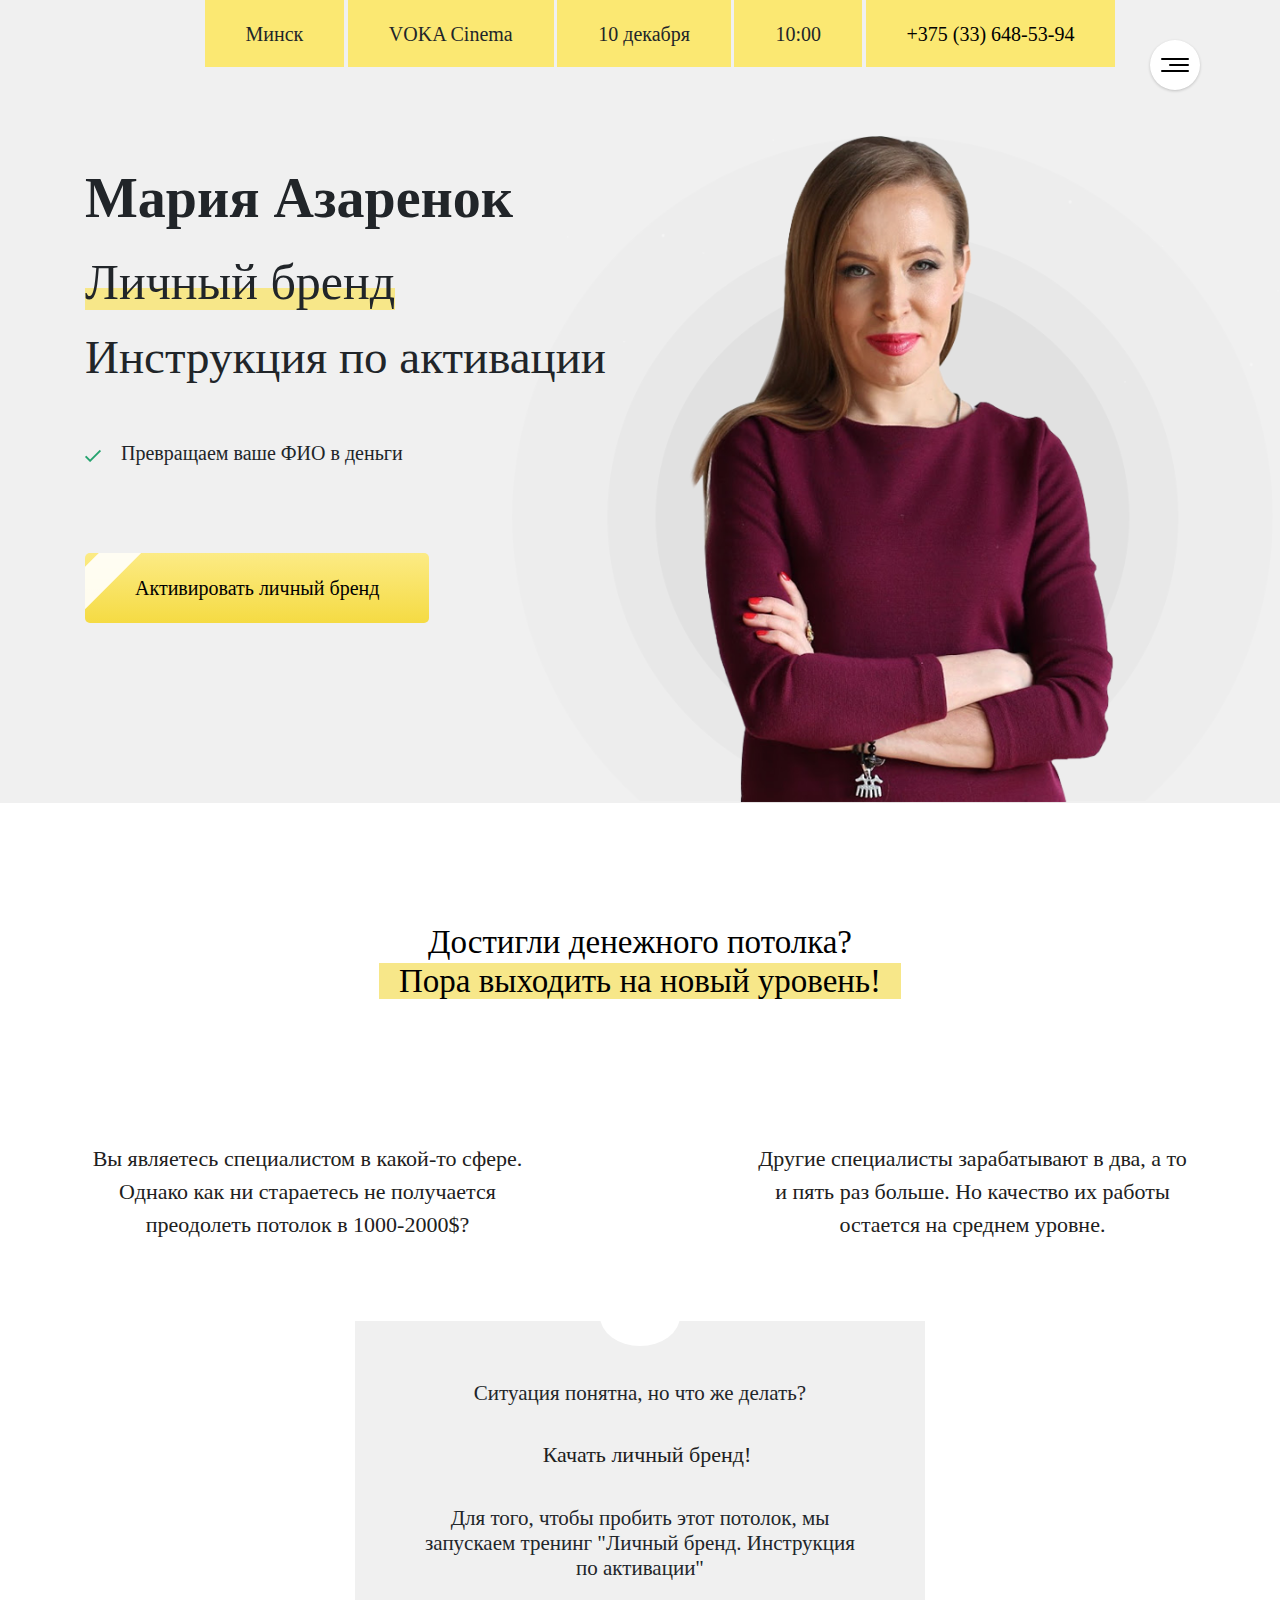
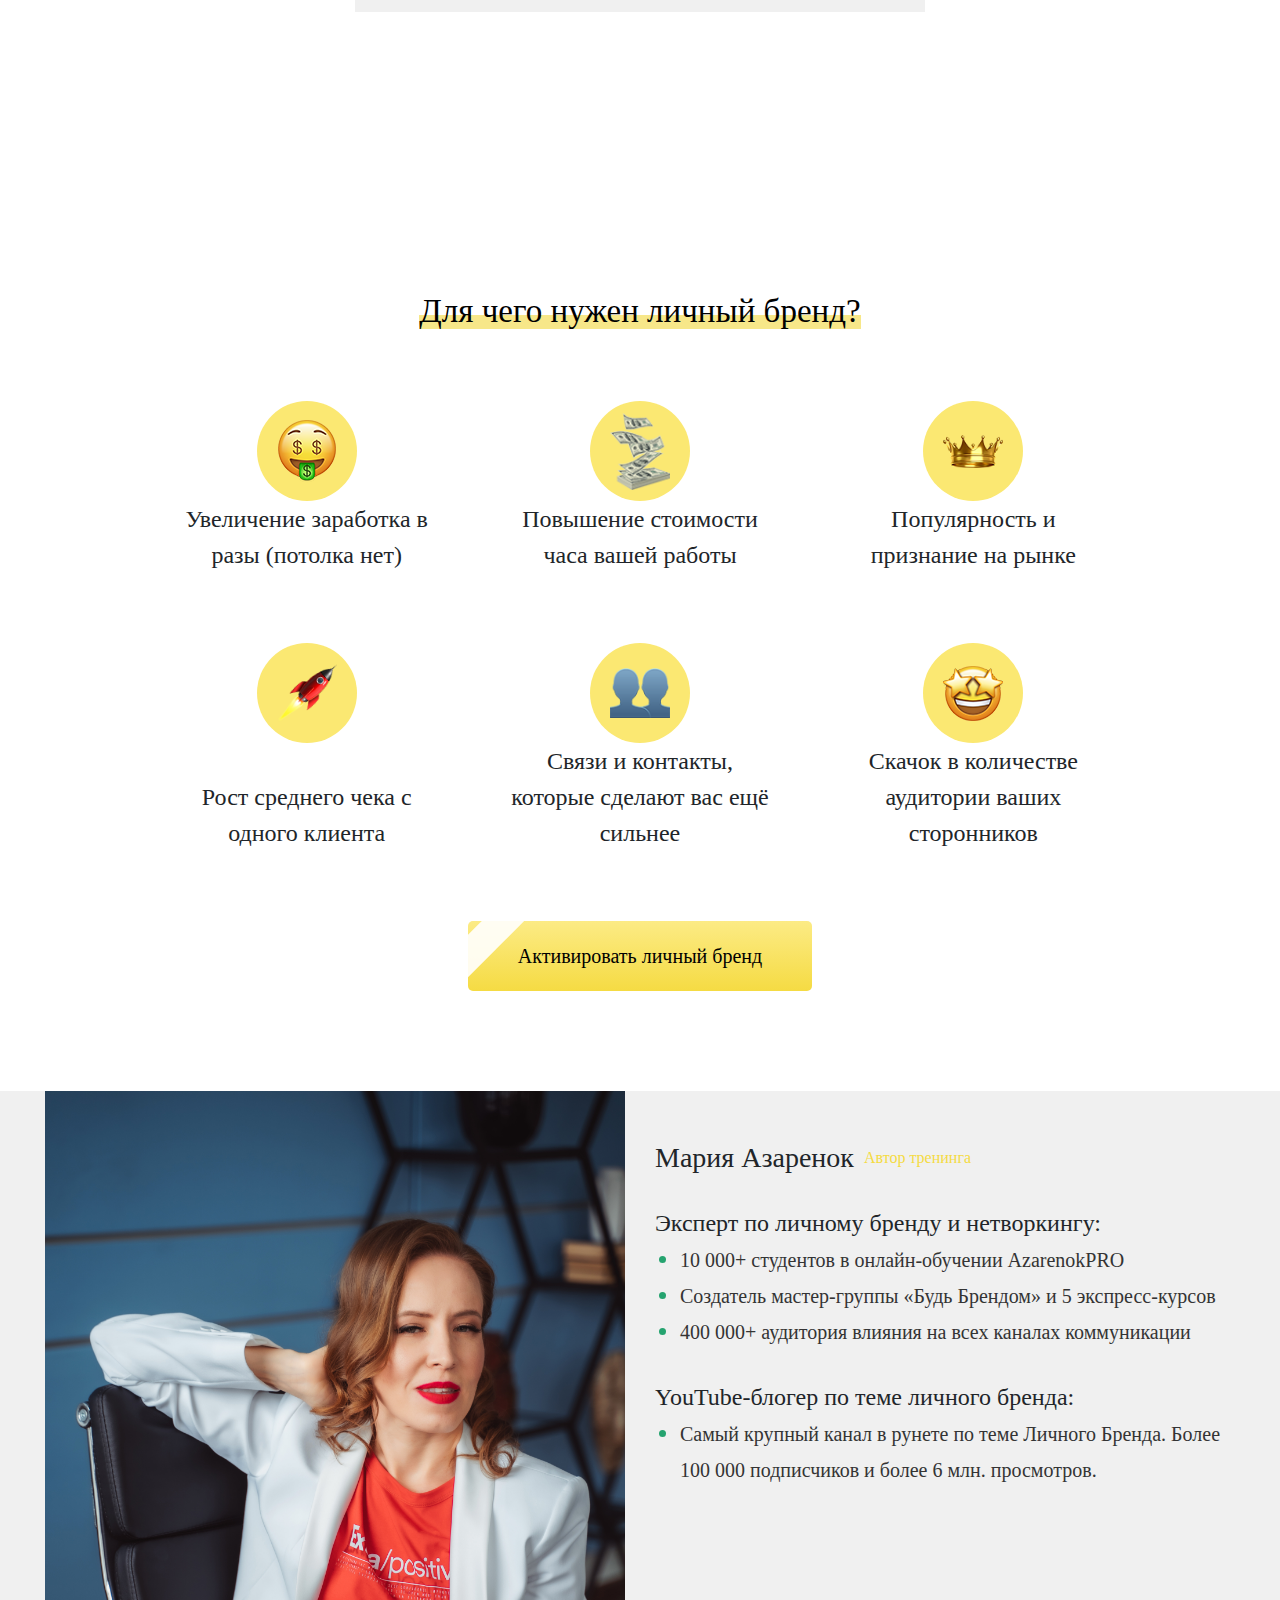
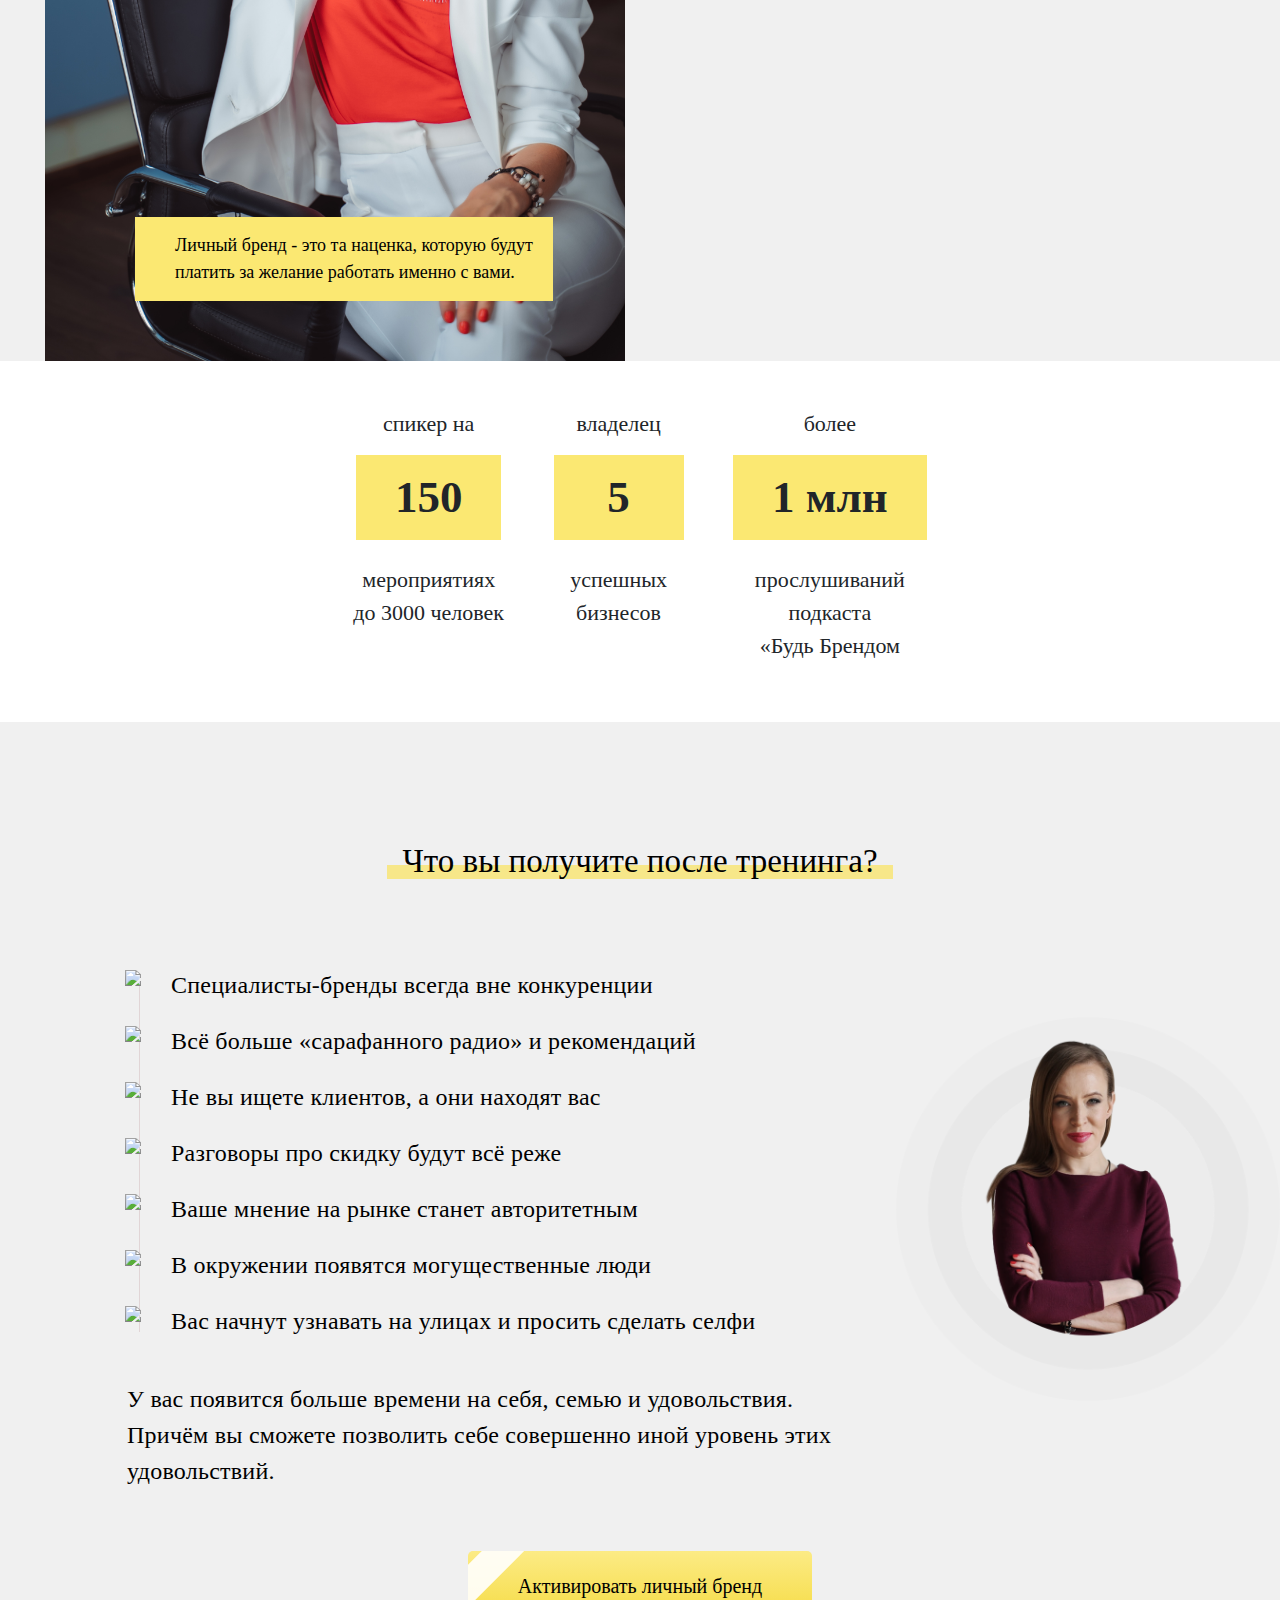
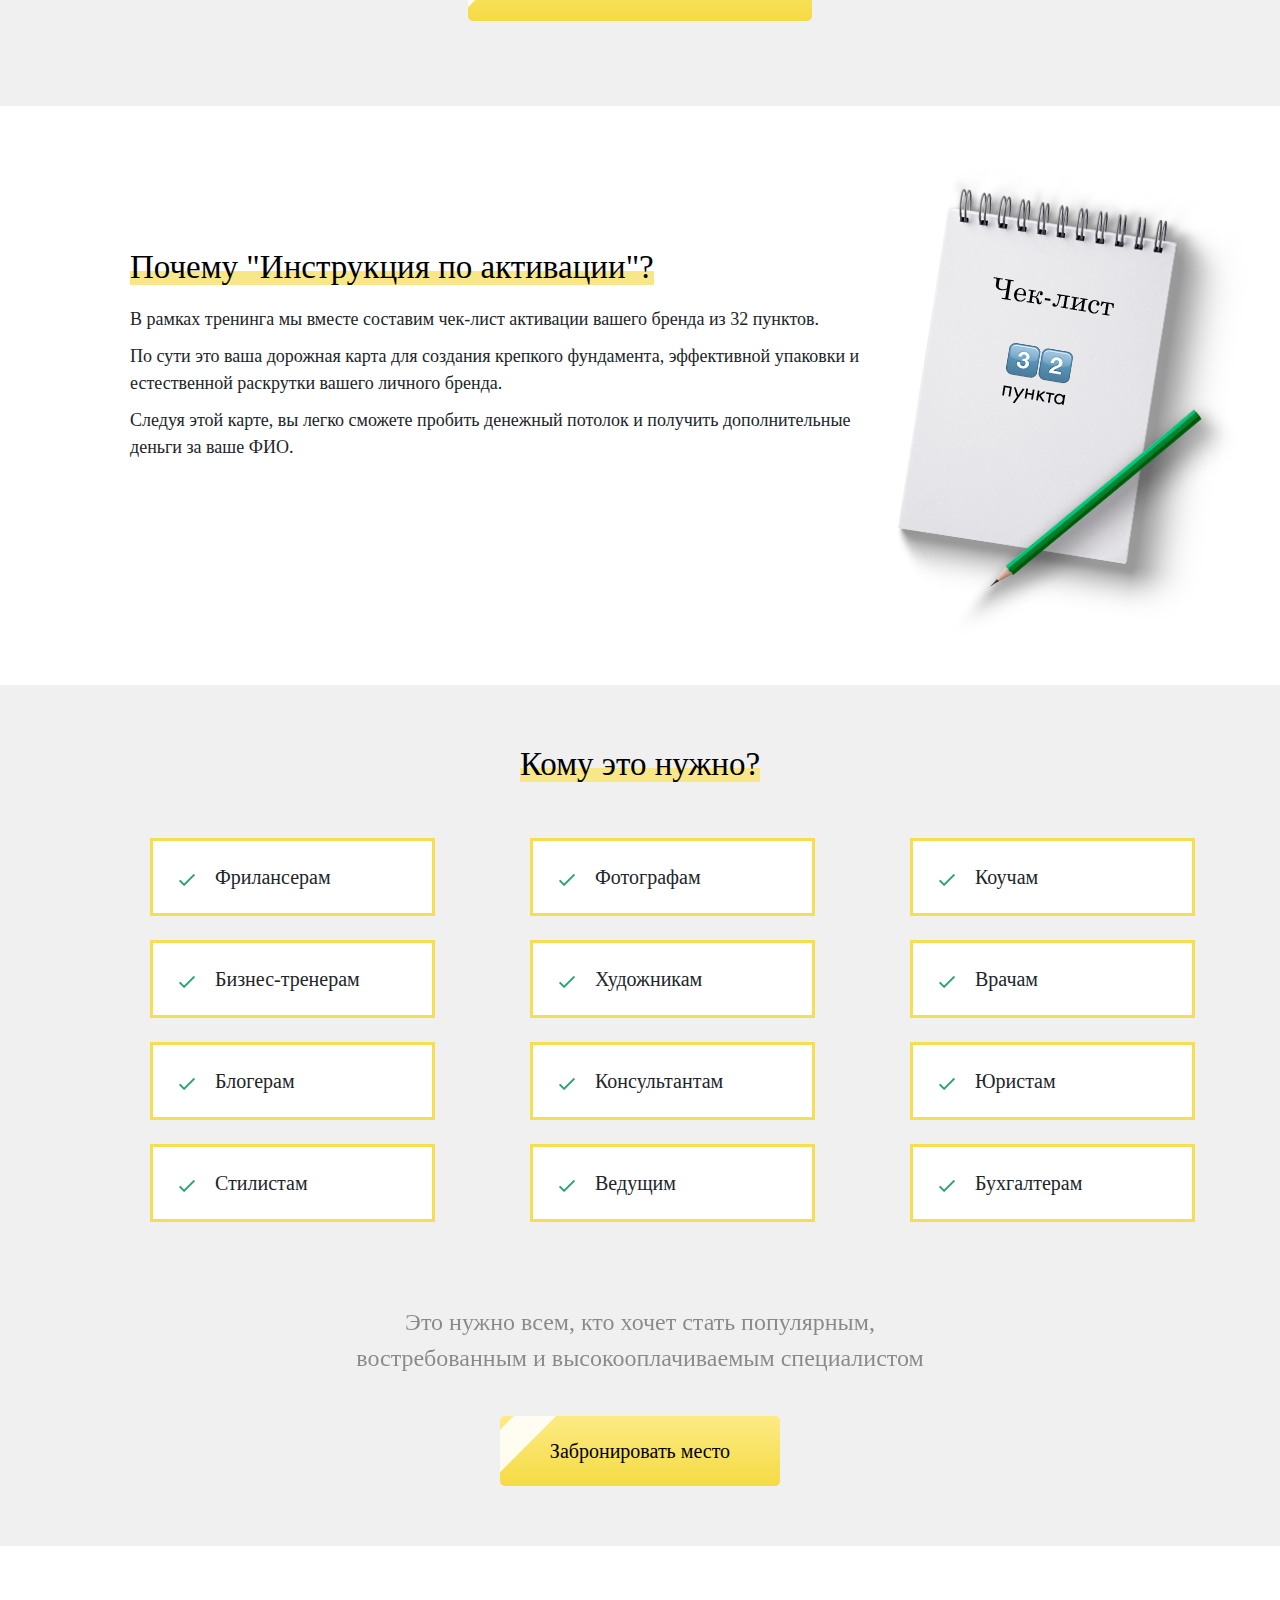
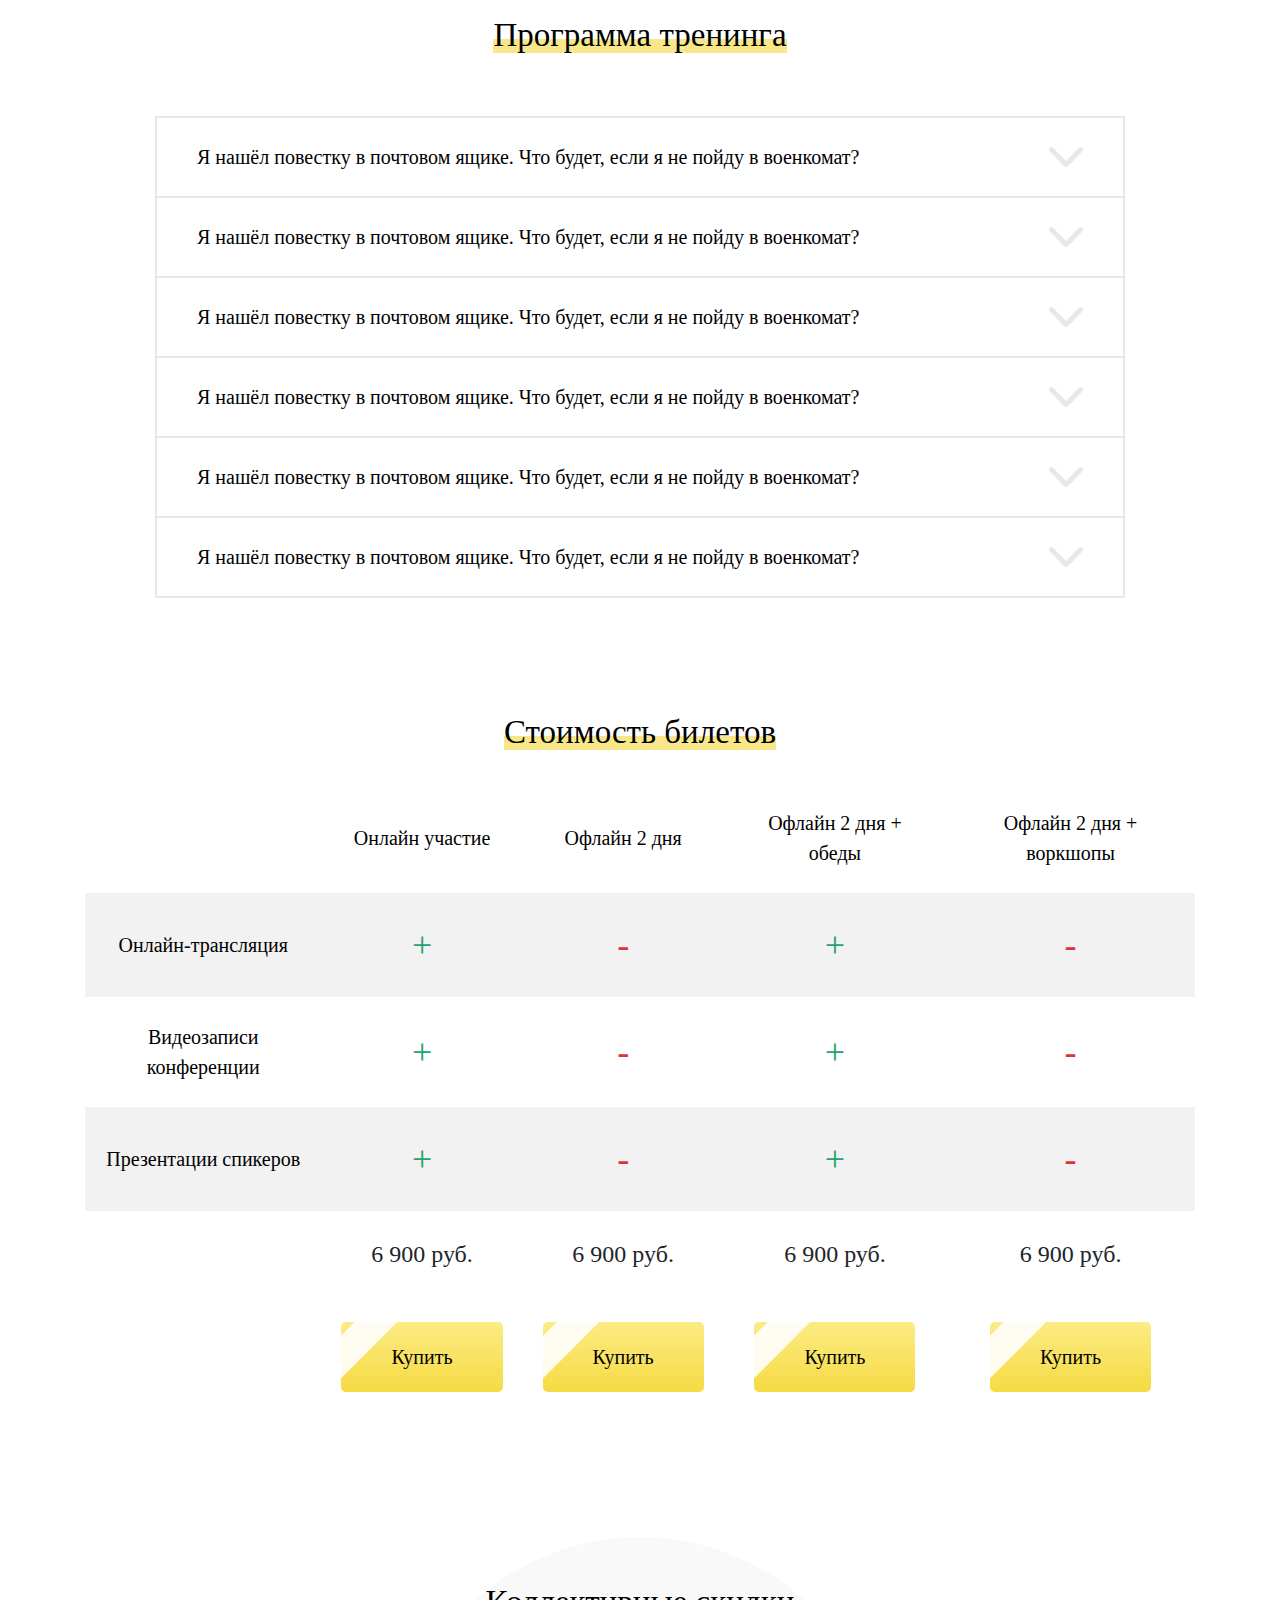
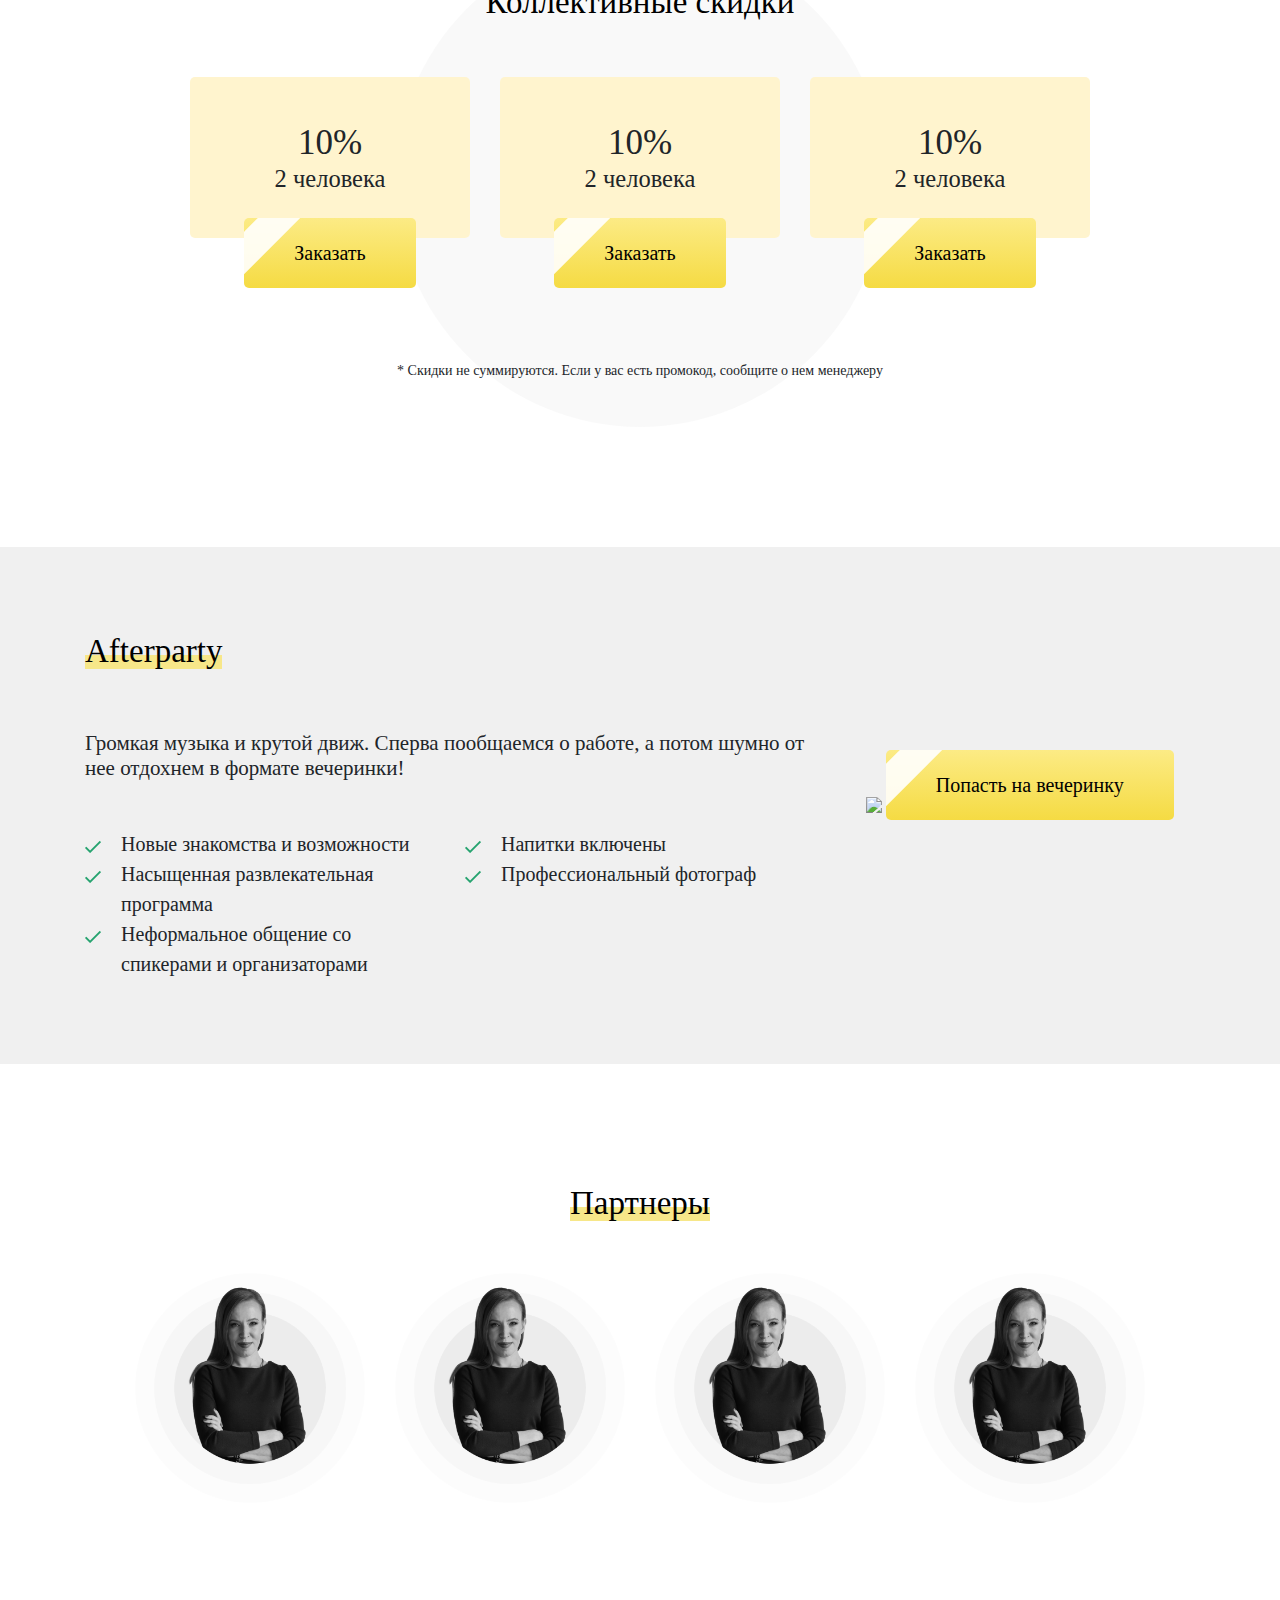
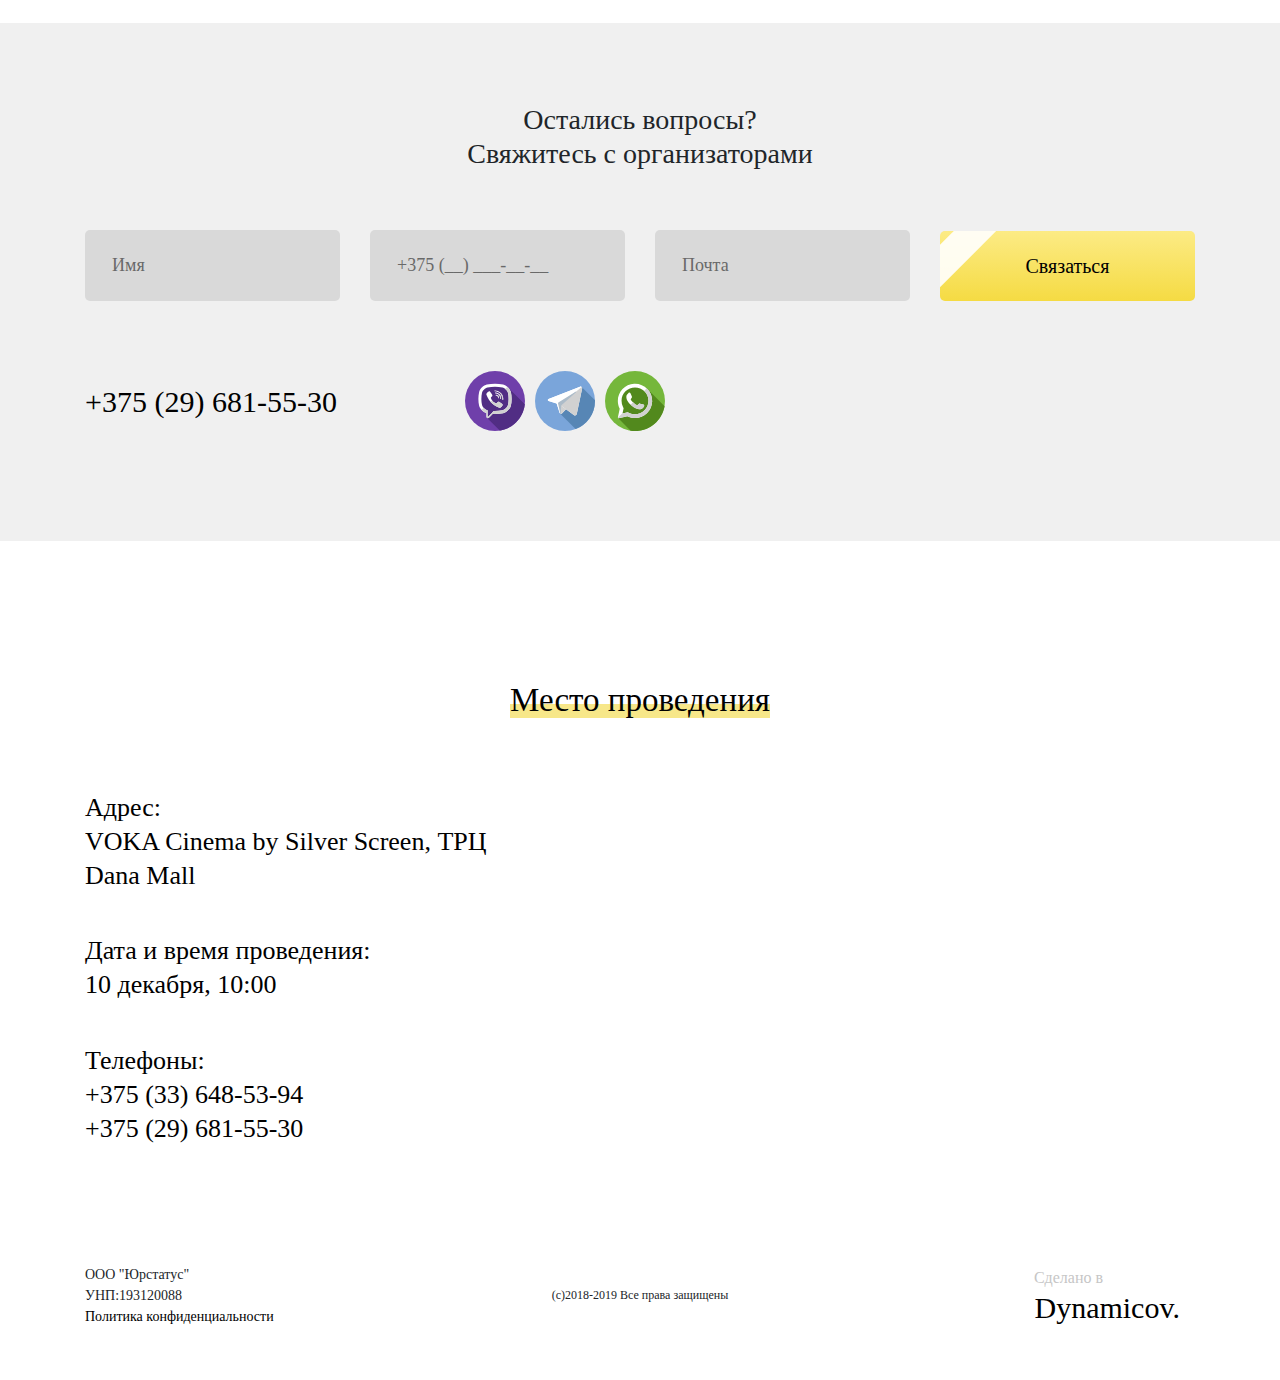
==== index.html @ c386a45e "some fixes" ====
<!DOCTYPE html>
<html lang="en">
    <head>
        <meta charset="UTF-8">
        <meta name="viewport" content="width=device-width, initial-scale=1.0">
        <meta http-equiv="X-UA-Compatible" content="ie=edge">
        <link rel="shortcut icon" href="./assets/img/wherefore/stars.png" type="image/png">
        <title>Мария Азаренок в Минске: Личный бренд, инструкция по активации</title>
        <link rel="stylesheet" href="./assets/fonts/stylesheet.css">        
        <link rel="stylesheet" href="https://stackpath.bootstrapcdn.com/bootstrap/4.3.1/css/bootstrap.min.css" integrity="sha384-ggOyR0iXCbMQv3Xipma34MD+dH/1fQ784/j6cY/iJTQUOhcWr7x9JvoRxT2MZw1T" crossorigin="anonymous">
        <link rel="stylesheet" href="./assets/css/style.css">
        <script
            src="https://code.jquery.com/jquery-3.4.1.min.js"
            integrity="sha256-CSXorXvZcTkaix6Yvo6HppcZGetbYMGWSFlBw8HfCJo="
            crossorigin="anonymous">
        </script>
        <script src="https://cdnjs.cloudflare.com/ajax/libs/popper.js/1.14.7/umd/popper.min.js" integrity="sha384-UO2eT0CpHqdSJQ6hJty5KVphtPhzWj9WO1clHTMGa3JDZwrnQq4sF86dIHNDz0W1" crossorigin="anonymous"></script>
        <script src="https://stackpath.bootstrapcdn.com/bootstrap/4.3.1/js/bootstrap.min.js" integrity="sha384-JjSmVgyd0p3pXB1rRibZUAYoIIy6OrQ6VrjIEaFf/nJGzIxFDsf4x0xIM+B07jRM" crossorigin="anonymous"></script>
    </head>
    <body>
        <div class="page_wrapper">
        <div class="menu_btn menu_btn-mobile">
            <div class="burger-wrapper">
                <div class="burger-1"></div>
                <div class="burger-2"></div>
                <div class="burger-3"></div>
            </div>
        </div>

        <nav class="map_wrapper row">
            <div class="substrate col-xl-8 col-lg-7 col-sm-6"></div>
            <div class="map col-xl-4 col-lg-5 col-sm-6">
                <div class="col-xl-8 col-11 flex-column d-flex align-items-end">
                    <div class="row align-items-center">
                        <div class="map_close"></div>
                    </div>	
                    <div class="map_container flex-column d-flex align-items-end justify-content-between">
                        <a href="#wherefore" class="map_item">Для чего нужен личный бренд?</a>
                        <a href="#author" class="map_item">Кто автор тренинга?</a>
                        <a href="#what" class="map_item">Что вы получите после тренинга?</a>
                        <a href="#why" class="map_item">Почему "Инструкция по активации"?</a>
                        <a href="#who" class="map_item">Кому это нужно?</a>
                        <a href="#program" class="map_item">Программа тренинга</a>
                        <a href="#cost" class="map_item">Стоимость билетов</a>
                        <a href="#discount" class="map_item">Коллективные скидки</a>
                        <a href="#afterparty" class="map_item">Afterparty</a>
                        <a href="#partners" class="map_item">Партнеры</a>
                        <a href="#q_form" class="map_item">Обратная связь</a>
                        <a href="#contacts" class="map_item">Место проведения</a>
                    </div>	
                    
                    <a href="tel://+375296815530" class="phone">+375 (29) 681-55-30</a>
                </div>
            </div>
        </nav>


        <section class="main">
            <div class="bg-gray">
                    <div class="container">
                            <header>
                                    <ul>
                                        <li data-wow-delay=".1s" class="wow fadeInDown">Минск</li>
                                        <li data-wow-delay=".2s" class="wow fadeInDown">VOKA Cinema</li>
                                        <li data-wow-delay=".3s" class="wow fadeInDown">10 декабря</li>
                                        <li data-wow-delay=".4s" class="wow fadeInDown">10:00</li>
                                        <li data-wow-delay=".5s" class="wow fadeInDown"><a href="tel://+375336485394">+375 (33) 648-53-94</a></li>
                                    </ul>
                                    <div class="ul-mobile">
                                        <p>Минск <br>VOKA Cinema<br>ТРЦ Dana Mall </p>
                                        <p>10 декабря <br> 10:00<br> <a href="tel://+375336485394">+375 (33) 648-53-94</a></p>
                                    </div>
                                </header>
                            <div class="row">
                                <div class="col">
                                    <h1 class="main_name">Мария Азаренок</h1>
                                    <div class="main_title-wrapper">
                                        <h2 class="main_title underlined">Личный бренд</h2>
                                    </div>
                                    <p class="main_subtitle">Инструкция по активации</p>
                                    <div class="main_text list_item">
                                        <img src="./assets/img/icons/check.png" alt="">
                                        <p>Превращаем ваше ФИО в деньги</p>
                                    </div>
                                    <a href="" class="btn btn-primary" data-toggle="modal" data-target="#book">Активировать личный бренд</a>
                                </div>
                                <img class="main_img img-fluid" src="./assets/img/main/photo.png" alt="">
                            </div>
                        </div>
            </div>
            <img src="./assets/img/brush/1.png" alt="" id="br_1">
            <img src="./assets/img/brush/2.png" alt="" id="br_2">
        </section>

        
        <section class="level">
            <div class="container">
                <div class="title_wrapper">
                    <h1 class="section_title">Достигли денежного потолка?<br>
                    <span>Пора выходить на новый уровень!</span></h1>
                </div>

                <div class="row">
                    <div class="level_item col-sm-8 offset-sm-2 offset-lg-0 col-lg-5">
                        <p>Вы являетесь специалистом в какой-то сфере.
                                Однако как ни стараетесь не получается
                                преодолеть потолок в 1000-2000$?</p>
                    </div>
                    <div class="col-lg-2 my-lg-0 my-4 d-flex align-items-start justify-content-center"><img src="./assets/img/level/emoji.png" alt=""></div>
                    <div class="level_item col-sm-8 offset-sm-2 offset-lg-0 col-lg-5">
                        <p>Другие специалисты зарабатывают в
                                два, а то и пять раз больше. Но качество
                                их работы остается на среднем уровне.
                                
                                </p>
                    </div>
                </div>
                <div class="row">
                    <div class="level_item level_highlighted col-lg-6 offset-lg-3 container">
                        <h4 class="level_item-subtitle">
                                Ситуация понятна, но что же делать?
                        </h4>
                        <div class="row justify-content-center">
                            <img class="align-self-start mr-3" src="./assets/img/level/bicepc.png" alt="">
                            <p class="level_item-title">
                                    Качать личный бренд!
    
                            </p>
                        </div>
                        <h4>Для того, чтобы пробить этот потолок, мы запускаем
                                тренинг "Личный бренд. Инструкция по активации"</h4>
                    </div>
                </div>
            </div>
        </section>


        <section id="wherefore" class="wherefore text-center">
            <div>
                    <div class="container">
                            <div class="title_wrapper">
                                <h1 class="section_title underlined">Для чего нужен личный бренд?</h1>
                            </div>
            
                            <div class="row">
                                <div class="col-md-4 wherefore_item">
                                    <div class="wherefore_img-wrapper">
                                            <img class="img-fluid" src="./assets/img/wherefore/dollar.png" alt="">
                                    </div>

                                    <p>Увеличение заработка
                                            в разы (потолка нет)</p>
                                </div>
                                <div class="col-md-4 wherefore_item">
                                    <div class="wherefore_img-wrapper">
                                            <img class="img-fluid" src="./assets/img/wherefore/money.png" alt="">
                                    </div>

                                    <p>Повышение стоимости часа
                                            вашей работы</p>
                                </div>
                                <div class="col-md-4 wherefore_item">
                                    <div class="wherefore_img-wrapper">
                                            <img class="img-fluid" src="./assets/img/wherefore/crown.png" alt="">
                                    </div>

                                    <p>Популярность и признание
                                            на рынке</p>
                                </div>
                                <div class="col-md-4 wherefore_item">
                                    <div class="wherefore_img-wrapper">
                                            <img class="img-fluid" src="./assets/img/wherefore/rocket.png" alt="">
                                    </div>

                                    <p>Рост среднего чека
                                            с одного клиента</p>
                                </div>
                                <div class="col-md-4 wherefore_item">
                                    <div class="wherefore_img-wrapper">
                                            <img class="img-fluid" src="./assets/img/wherefore/people.png" alt="">
                                    </div>

                                    <p>Связи и контакты, которые
                                            сделают вас ещё сильнее</p>
                                </div>
                                <div class="col-md-4 wherefore_item">
                                    <div class="wherefore_img-wrapper">
                                            <img class="img-fluid" src="./assets/img/wherefore/stars.png" alt="">
                                    </div>

                                    <p>Скачок в количестве
                                            аудитории ваших сторонников</p>
                                </div>
                            </div>

                            <a href="" class="btn btn-primary" data-toggle="modal" data-target="#book">Активировать личный бренд</a>
                        </div>
            </div>
            <img src="./assets/img/brush/3.png" alt="" id="br_3">
            <img src="./assets/img/brush/4.png" alt="" id="br_4">
        </section>

        <section id="author" class="author">
                <div class="bg-gray">
                        <div class="container">
                                <div class="row">
                                    <div class="col-lg-6 d-flex align-items-center justify-content-center">
                                        <img class="img-fluid" src="assets/img/photo/author.jpg" alt="">
                                        <div class="quote">
                                                <img class="quote_img" src="./assets/img/quote/quote.png" alt="">
                                                <p><span>Личный бренд</span> - это та наценка, которую будут<br>
                                                        платить за желание работать именно с вами.</p>
                                        </div>                                        
                                    </div>
                                    <div class="col-lg-6">
                                        <h2 class="author_name d-flex align-items-center justify-content-start">Мария Азаренок <span>Автор тренинга</span></h2>
                                        <ul class="author_pluces-container">
                                            <p>Эксперт по личному бренду и нетворкингу:</p>
                                            <li><span>10 000+ студентов в онлайн-обучении AzarenokPRO</span></li>
                                            <li><span>Создатель мастер-группы «Будь Брендом» и 5 экспресс-курсов</span></li>
                                            <li><span>400 000+ аудитория влияния на всех каналах коммуникации</span></li>
                                        </ul>
                                        <ul class="author_pluces-container">
                                            <p>YouTube-блогер по теме личного бренда:</p>
                                            <li><span>Самый крупный канал в рунете по теме Личного Бренда. Более 100 000 подписчиков и более 6 млн. просмотров.</span></li>
                                        </ul>
                                    </div>
                                </div>
                            </div>
                </div>
    
    
                <img src="./assets/img/brush/7.png" alt="" id="br_7">
                <img src="./assets/img/brush/8.png" alt="" id="br_8">
            </section>

            <div class="statistic">
                    <div class="container">
                        <div class="statistic-wrap cf">
                            <div class="statistic-item wow fadeIn">
                                <p>cпикер на</p>
                                <div class="number">150</div>
                                <p>мероприятиях<br> до 3000 человек</p>
                            </div>
                            <div class="statistic-item wow fadeIn">
                                <p>владелец</p>
                                <div class="number">5</div>
                                <p>успешных<br>бизнесов</p>
                            </div>
                            <div class="statistic-item wow fadeIn">
                                <p>более</p>
                                <div class="number">1 млн</div>
                                <p>прослушиваний<br> подкаста <br>«Будь Брендом</p>
                            </div>				
                        </div>
                    </div>
                </div>               

                <section id="what" class="how bg-gray">
                    <div class="container">
                        <div class="title_wrapper">
                            <h1 class="section_title underlined col-lg-6">Что вы получите после тренинга?</h1>
                        </div>
                        <div class="row">
                            <div class="col-lg-9">
                                <ul class="how_container">
                                    <li class="how_item row flex-nowrap"><img class="how_bullet" src="./assets/img/what/check.png"><p>Специалисты-бренды всегда вне конкуренции</p></li>
                                    <li class="how_item row flex-nowrap"><img class="how_bullet" src="./assets/img/what/check.png"><p>Всё больше «сарафанного радио» и рекомендаций</p></li>
                                    <li class="how_item row flex-nowrap"><img class="how_bullet" src="./assets/img/what/check.png"><p>Не вы ищете клиентов, а они находят вас</p></li>
                                    <li class="how_item row flex-nowrap"><img class="how_bullet" src="./assets/img/what/check.png"><p>Разговоры про скидку будут всё реже</p></li>
                                    <li class="how_item row flex-nowrap"><img class="how_bullet" src="./assets/img/what/check.png"><p>Ваше мнение на рынке станет авторитетным</p></li>
                                    <li class="how_item row flex-nowrap"><img class="how_bullet" src="./assets/img/what/check.png"><p>В окружении появятся могущественные люди</p></li>
                                    <li class="how_item row flex-nowrap"><img class="how_bullet" src="./assets/img/what/check.png"><p>Вас начнут узнавать на улицах и просить сделать селфи</p></li>
                                </ul>
                                <p class="how_item mt-5 ml-5">У вас появится больше времени на себя, семью и удовольствия.<br>Причём вы сможете позволить себе совершенно иной уровень этих удовольствий.</p>
                                <p class="how_item"></p>
                            </div>
                            <img class="how_ticket d-none d-lg-inline" src="./assets/img/author.png">
                            <div class="col-12 text-center">
                                <a href="" class="btn btn-primary mt-5" data-toggle="modal" data-target="#book">Активировать личный бренд</a>
                            </div>
                        </div>
                    </div>
                </section>


        <section id="why" class="video">
                <div class="container">
                    <div class="video-wrap cf">
                        <div class="left">
                            <div class="title_wrapper mb-3">
                                <h1 class="section_title underlined">Почему "Инструкция по активации"?</h1>   
                            </div> 
                            <p>В рамках тренинга мы вместе составим чек-лист активации вашего
                                    бренда из 32 пунктов.</p>
                            <p>По сути это ваша дорожная карта для создания крепкого фундамента, эффективной упаковки и естественной раскрутки вашего личного бренда.</p>
                            <p>Следуя этой карте, вы легко сможете пробить денежный потолок и получить дополнительные деньги за ваше ФИО.</p>
                        </div>
                        <div class="right">
                            <img src="assets/img/why/image.png">
                            <!--<iframe width="609" height="447" src="https://www.youtube.com/embed/CKGjs2xGaWA" frameborder="0" allow="accelerometer; autoplay; encrypted-media; gyroscope; picture-in-picture" allowfullscreen></iframe>-->
                        </div>
                    </div>
                </div>
            </section>

                
            <section class="who text-center" id="who">
                    <div class="bg-gray">
                            <div class="container">
                                    <div class="title_wrapper">
                                        <h1 class="section_title underlined">Кому это нужно?</h1>
                                    </div>
                                    <div class="row mt-5">
                                        <div class="col-lg-4 col-md-6">
                                            <div class="who_item list_item">
                                                <img src="assets/img/icons/check.png" alt="">
                                                <p>Фрилансерам</p>
                                            </div>
                                        </div>
                                        <div class="col-lg-4 col-md-6">
                                            <div class="who_item list_item">
                                                <img src="assets/img/icons/check.png" alt="">
                                                <p>Фотографам</p>
                                            </div>
                                        </div>
                                        <div class="col-lg-4 col-md-6">
                                            <div class="who_item list_item">
                                                <img src="assets/img/icons/check.png" alt="">
                                                <p>Коучам</p>
                                            </div>
                                        </div>
                                        <div class="col-lg-4 col-md-6">
                                            <div class="who_item list_item">
                                                <img src="assets/img/icons/check.png" alt="">
                                                <p>Бизнес-тренерам</p>
                                            </div>
                                        </div>
                                        <div class="col-lg-4 col-md-6">
                                            <div class="who_item list_item">
                                                <img src="assets/img/icons/check.png" alt="">
                                                <p>Художникам</p>
                                            </div>
                                        </div>
                                        <div class="col-lg-4 col-md-6">
                                            <div class="who_item list_item">
                                                <img src="assets/img/icons/check.png" alt="">
                                                <p>Врачам</p>
                                            </div>
                                        </div>
                                        <div class="col-lg-4 col-md-6">
                                            <div class="who_item list_item">
                                                <img src="assets/img/icons/check.png" alt="">
                                                <p>Блогерам</p>
                                            </div>
                                        </div>
                                        <div class="col-lg-4 col-md-6">
                                            <div class="who_item list_item">
                                                <img src="assets/img/icons/check.png" alt="">
                                                <p>Консультантам</p>
                                            </div>
                                        </div>
                                        <div class="col-lg-4 col-md-6">
                                            <div class="who_item list_item">
                                                <img src="assets/img/icons/check.png" alt="">
                                                <p>Юристам</p>
                                            </div>
                                        </div>
                                        <div class="col-lg-4 col-md-6">
                                            <div class="who_item list_item">
                                                <img src="assets/img/icons/check.png" alt="">
                                                <p>Стилистам</p>
                                            </div>
                                        </div>
                                        <div class="col-lg-4 col-md-6">
                                            <div class="who_item list_item">
                                                <img src="assets/img/icons/check.png" alt="">
                                                <p>Ведущим</p>
                                            </div>
                                        </div>
                                        <div class="col-lg-4 col-md-6">
                                            <div class="who_item list_item">
                                                <img src="assets/img/icons/check.png" alt="">
                                                <p>Бухгалтерам</p>
                                            </div>
                                        </div>
                                    </div>
                                    <p class="who_afterword">Это нужно всем, кто хочет стать популярным,  востребованным и высокооплачиваемым специалистом</p>

                                    <a href="" class="btn btn-primary" data-toggle="modal" data-target="#book">Забронировать место</a>
                                </div>
                    </div>
                    <img src="./assets/img/brush/5.png" alt="" id="br_5">
                    <img src="./assets/img/brush/6.png" alt="" id="br_6">
                </section> 

                <section id="program" class="questions">
                    <div class="container">
                        <div class="title_wrapper">
                            <h1 class="section_title underlined">Программа тренинга</h1>
                        </div>
                      <div class="row">
                        <div class="col-lg-12">
                          <div class="questions_card">
                            <div class="questions_card-container">
                              <h6>Я нашёл повестку в почтовом ящике. Что будет, если я не пойду в военкомат?</h6>
                              <img class="questions_card-img" src="./assets/img/questions/arrow.png">
                            </div>
                            <div class="questions_card-text">
                              <p>Уголовное дело за уклонение от призыва путем неявки по повестке заводится в следующих случаях:
                                <br>
                                1. Если лично расписался в повестке.
                                <br>
                                2. Расписался в уведомлении на получение заказного письма.
                                <br>
                                3. Отказался получать повестку при личном вручении и это зафиксировано при свидетелях.</p>
                            </div>
                          </div>
                        </div>
                        <div class="col-lg-12">
                          <div class="questions_card">
                            <div class="questions_card-container">
                              <h6>Я нашёл повестку в почтовом ящике. Что будет, если я не пойду в военкомат?</h6>
                              <img class="questions_card-img" src="./assets/img/questions/arrow.png">
                            </div>
                            <div class="questions_card-text">
                              <p></p>
                            </div>
                          </div>
                        </div>
                        <div class="col-lg-12">
                          <div class="questions_card">
                            <div class="questions_card-container">
                              <h6>Я нашёл повестку в почтовом ящике. Что будет, если я не пойду в военкомат?</h6>
                              <img class="questions_card-img" src="./assets/img/questions/arrow.png">
                            </div>
                            <div class="questions_card-text">
                              <p></p>
                            </div>
                          </div>
                        </div>
                        <div class="col-lg-12">
                          <div class="questions_card">
                            <div class="questions_card-container">
                              <h6>Я нашёл повестку в почтовом ящике. Что будет, если я не пойду в военкомат?</h6>
                              <img class="questions_card-img" src="./assets/img/questions/arrow.png">
                            </div>
                            <div class="questions_card-text">
                              <p></p>
                            </div>
                          </div>
                        </div>
                        <div class="col-lg-12">
                          <div class="questions_card">
                            <div class="questions_card-container">
                              <h6>Я нашёл повестку в почтовом ящике. Что будет, если я не пойду в военкомат?</h6>
                              <img class="questions_card-img" src="./assets/img/questions/arrow.png">
                            </div>
                            <div class="questions_card-text">
                              <p></p>
                            </div>
                          </div>
                        </div>
                        <div class="col-lg-12">
                          <div class="questions_card">
                            <div class="questions_card-container">
                              <h6>Я нашёл повестку в почтовом ящике. Что будет, если я не пойду в военкомат?</h6>
                              <img class="questions_card-img" src="./assets/img/questions/arrow.png">
                            </div>
                            <div class="questions_card-text">
                              <p></p>
                            </div>
                          </div>
                        </div>
                      </div>
                    </div>
                  </section>

            <!--<section class="meet">
                    <div class="container">
                            <div class="title_wrapper">
                                    <h1 class="section_title">Достигли денежного потолка?<br>
                                    <span>Пора выходить на новый уровень!</span></h1>
                                </div>
                        
                        <div class="meet-wrap cf">
                            <div class="meet-item wow fadeInLeft">
                                <div class="img"><img src="./assets/img/level/meet-1.png"/></div>
                                <p>Вы являетесь специалистом в какой-то сфере.
                                        Однако как ни стараетесь не получается
                                        преодолеть потолок в 1000-2000$?</p>
                            </div>
                            <div class="meet-item wow zoomIn">
                                <div class="img"><img src="./assets/img/level/meet-1.png"></div>
                                <p>Другие специалисты зарабатывают в
                                        два, а то и пять раз больше. Но качество
                                        их работы остается на среднем уровне.
                                        
                                        </p>
                            </div>
                            <div class="meet-item wow fadeInRight">
                                <div class="img"><img src="./assets/img/level/meet-1.png"/></div>
                                <p>Для того, чтобы пробить этот потолок, мы запускаем
                                        тренинг "Личный бренд. Инструкция по активации</p>
                            </div>				
                        </div>
                        <div class="arrow"><img src="./assets/img/level/bicepc.png"></div>
                        <div class="title_wrapper">
                                <h3 class="underlined d-inline">Качай личный бренд!</h3>
                        </div>

                        <a href="" class="btn btn-primary" data-toggle="modal" data-target="#book">Забронировать место</a>
                    </div>
                </section>-->
    
        <section class="cost" id="cost">
            <div class="container">
                <div class="title_wrapper">
                    <h1 class="section_title underlined">Стоимость билетов</h1>
                </div>
                <table class="table table-striped table-borderless d-none d-lg-block">
                    <thead>
                        <tr>
                            <th scope="col"></th>
                            <th scope="col">Онлайн
                                участие</th>
                            <th scope="col">Офлайн
                                2 дня</th>
                            <th scope="col">Офлайн
                                2 дня + обеды</th>
                            <th scope="col">Офлайн
                                2 дня + воркшопы</th>
                        </tr>
                    </thead>
                    <tbody>
                        <tr class="table_content">
                            <th scope="row">Онлайн-трансляция</th>
                            <td>+</td>
                            <td>-</td>
                            <td>+</td>
                            <td>-</td>
                        </tr>
                        <tr class="table_content">
                            <th scope="row">Видеозаписи конференции</th>
                            <td>+</td>
                            <td>-</td>
                            <td>+</td>
                            <td>-</td>
                        </tr>
                        <tr class="table_content">
                            <th scope="row">Презентации спикеров</th>
                            <td>+</td>
                            <td>-</td>
                            <td>+</td>
                            <td>-</td>
                        </tr>
                        <tr class="table_cost">
                            <th scope="row"></th>
                            <td>6&nbsp;900&nbsp;руб.</td>
                            <td>6&nbsp;900&nbsp;руб.</td>
                            <td>6&nbsp;900&nbsp;руб.</td>
                            <td>6&nbsp;900&nbsp;руб.</td>
                        </tr>
                        <tr>
                            <th scope="row"></th>
                            <td><a href="" class="btn btn-primary" data-toggle="modal" data-target="#book">Купить</a></td>
                            <td><a href="" class="btn btn-primary" data-toggle="modal" data-target="#book">Купить</a></td>
                            <td><a href="" class="btn btn-primary" data-toggle="modal" data-target="#book">Купить</a></td>
                            <td><a href="" class="btn btn-primary" data-toggle="modal" data-target="#book">Купить</a></td>
                        </tr>
                    </tbody>
                </table>

                <div class="cost_mobile d-block d-lg-none">
                    <div class="cost_mobile-item">
                        <h2>Онлайн
                            участие</h2>
                        <div>
                            <p class="enabled">Онлайн-трансляция</p>
                        </div>
                        <div>
                            <p class="enabled">Видеозаписи конференции</p>
                        </div>
                        <div>
                            <p class="enabled">Презентации спикеров</p>
                        </div>
                        <p class="cost_price">6&nbsp;900&nbsp;руб.</p>
                        <a href="" class="btn btn-primary" data-toggle="modal" data-target="#book">Купить</a>
                    </div>
                    <div class="cost_mobile-item">
                        <h2>Офлайн
                            2 дня</h2>
                        <div>
                            <p class="disabled">Онлайн-трансляция</p>
                        </div>
                        <div>
                            <p class="disabled">Видеозаписи конференции</p>
                        </div>
                        <div>
                            <p class="disabled">Презентации спикеров</p>
                        </div>
                        <p class="cost_price">6&nbsp;900&nbsp;руб.</p>
                        <a href="" class="btn btn-primary" data-toggle="modal" data-target="#book">Купить</a>
                    </div>
                    <div class="cost_mobile-item">
                        <h2>Офлайн
                            2 дня + обеды</h2>
                        <div>
                            <p class="enabled">Онлайн-трансляция</p>
                        </div>
                        <div>
                            <p class="enabled">Видеозаписи конференции</p>
                        </div>
                        <div>
                            <p class="enabled">Презентации спикеров</p>
                        </div>
                        <p class="cost_price">6&nbsp;900&nbsp;руб.</p>
                        <a href="" class="btn btn-primary" data-toggle="modal" data-target="#book">Купить</a>
                    </div>
                    <div class="cost_mobile-item">
                        <h2>Офлайн
                            2 дня + воркшопы</h2>
                        <div>
                            <p class="disabled">Онлайн-трансляция</p>
                        </div>
                        <div>
                            <p class="disabled">Видеозаписи конференции</p>
                        </div>
                        <div>
                            <p class="disabled">Презентации спикеров</p>
                        </div>
                        <p class="cost_price">6&nbsp;900&nbsp;руб.</p>
                        <a href="" class="btn btn-primary" data-toggle="modal" data-target="#book">Купить</a>
                    </div>
                </div>

            </div>
        </section>

        <section class="discounts bg_circle" id="discount"> 
            <div class="container">
                <div class="title_wrapper">
                    <h1 class="section_title">Коллективные скидки</h1>
                </div>
                <div class="row">
                    <div class="col-lg-4 text-center">
                        <div class="discounts_container">
                            <h1>10%</h1>
                            <h3>2 человека</h3>
                        </div>     
                        <a class="btn btn-primary" href="" data-toggle="modal" data-target="#book">Заказать</a>               
                    </div>
                    <div class="col-lg-4 text-center">
                        <div class="discounts_container">
                            <h1>10%</h1>
                            <h3>2 человека</h3>
                        </div>     
                        <a class="btn btn-primary" href="" data-toggle="modal" data-target="#book">Заказать</a>  
                    </div>
                    <div class="col-lg-4 text-center">
                        <div class="discounts_container">
                            <h1>10%</h1>
                            <h3>2 человека</h3>
                        </div>     
                        <a class="btn btn-primary" href="" data-toggle="modal" data-target="#book">Заказать</a>  
                    </div>
                </div>
                <h6 class="text-center discounts_afterword mt-4">* Скидки не суммируются. Если у вас есть промокод, сообщите о нем менеджеру</h6>
            </div>
        </section>

        <section class="afterparty" id="afterparty">
            <div class="bg-gray">
                    <div class="container">
                            <div class="row">
                                <div class="col-lg-8">
                                    <div class="title_wrapper">
                                        <h1 class="underlined section_title">Afterparty</h1>
                                    </div>
            
                                    <h4>Громкая музыка и крутой движ. Сперва пообщаемся о работе, а потом шумно от нее отдохнем в формате вечеринки!</h4>
                                        <div class="row">
                                            <div class="col-lg-6">
                                                <div class="list_item">
                                                    <img src="assets/img/icons/check.png">
                                                    <p>Новые знакомства и возможности</p>
                                                </div>
                                            </div>
                                            <div class="col-lg-6">
                                                <div class="list_item">
                                                    <img src="assets/img/icons/check.png">
                                                    <p>Напитки включены</p>
                                                </div>
                                            </div>
                                            <div class="col-lg-6">
                                                <div class="list_item">
                                                    <img src="assets/img/icons/check.png">
                                                    <p>Насыщенная развлекательная программа</p>
                                                </div>
                                            </div>
                                            <div class="col-lg-6">
                                                <div class="list_item">
                                                    <img src="assets/img/icons/check.png">
                                                    <p>Профессиональный фотограф</p>
                                                </div>
                                            </div>
                                            <div class="col-lg-6">
                                                <div class="list_item">
                                                    <img src="assets/img/icons/check.png">
                                                    <p>Неформальное общение со спикерами и организаторами</p>
                                                </div>
                                            </div>
                                        </div>
                                </div>
                                <div class="col-lg-4 d-flex align-items-center justify-content-center">
                                    <div class="afterparty_container text-center">
                                        <img class="img-fluid" src="assets/img/party.jpg">
                                        <a class="btn btn-primary" href="" data-toggle="modal" data-target="#book">Попасть на вечеринку</a>
                                    </div>
                                </div>
                            </div>
                        </div>
            
            </div>
            <img src="./assets/img/brush/9.png" alt="" id="br_9">
            <img src="./assets/img/brush/10.png" alt="" id="br_10">
        </section>

        <section class="partners" id="partners">
            <div class="container">
                <div class="title_wrapper">
                    <h1 class="section_title underlined">Партнеры</h1>
                </div>
                <div class="row">
                    <div class="col-lg-3 col-6">
                        <a href="" class="partners_link"><img class="img-fluid" src="assets/img/author.png" alt=""></a>
                    </div>
                    <div class="col-lg-3 col-6">
                        <a href="" class="partners_link"><img class="img-fluid" src="assets/img/author.png" alt=""></a>
                    </div>
                    <div class="col-lg-3 col-6">
                        <a href="" class="partners_link"><img class="img-fluid" src="assets/img/author.png" alt=""></a>
                    </div>
                    <div class="col-lg-3 col-6">
                        <a href="" class="partners_link"><img class="img-fluid" src="assets/img/author.png" alt=""></a>
                    </div>
                </div>
            </div>
        </section>

        
        <section class="q_form" id="q_form">
            <div class="container">
                <h2 class="text-center">Остались вопросы?</h2>
                <h2 class="text-center">Свяжитесь с организаторами</h2>
                <form id="form" class="row">
                    <div class="col-lg-3 my-3 my-lg-0">
                        <input type="" name="name" placeholder="Имя">
                    </div>
                    <div class="col-lg-3 my-3 my-lg-0">
                        <input type="" name="phone" placeholder="+375 (__) ___-__-__">
                    </div>
                    <div class="col-lg-3 my-3 my-lg-0">
                        <input type="" name="main" placeholder="Почта">
                    </div>
                    <div class="col-lg-3 my-3 my-lg-0 d-lg-flex align-items-lg-center">
                        <a id="submit" href="" class="btn btn-primary">Связаться</a>
                    </div>
                </form>
                <div class="row">
                    <div class="col-lg-4 col-md-6 justify-content-center justify-content-md-start my-3 my-md-0 d-flex align-items-center">
                        <a class="q_tel" href="tel://+375296815530">+375 (29) 681-55-30</a>
                    </div>
                    <div class="col-lg-4 col-md-6 justify-content-center justify-content-md-start d-flex flex-row">
                        <a class="social_link" href="">
                            <img class="social_img" src="./assets/img/q_form/viber.svg">
                        </a>
                        <a class="social_link" href="">
                            <img class="social_img" src="./assets/img/q_form/telegram.svg">
                        </a>
                        <a class="social_link" href="">
                            <img class="social_img" src="./assets/img/q_form/whatsapp.svg">
                        </a>
                    </div>
                </div>
            </div>
        </section>

        <section class="contacts" id="contacts"> 
            <div class="container">
                <div class="title_wrapper">
                    <h1 class="section_title underlined">Место проведения</h1>
                </div>

                <div class="row">
                    <div class="col-lg-5">
                        <!-- <a class="link d-flex flex-column align-items-left mb-5" href=""> -->
                            <h3 class="mr-2 mb-5">Адрес:<br> VOKA Cinema by Silver Screen, ТРЦ Dana Mall</h3>
                        <!-- </a> -->
                        <h3>Дата и время проведения:</h3>
                        <h3>10 декабря, 10:00</h3>
                        <div class="numbers d-flex flex-column mt-5">
                            <h3>Телефоны:</h3>
                            <a class="link" href="tel://+375336485394">+375 (33) 648-53-94</a>
                            <a class="link" href="tel://+375296815530">+375 (29) 681-55-30</a>
                        </div>
                    </div>
                
                    <div class="col-lg-7">
                        <img src="./assets/img/brush/11.png" alt="" id="br_11">
                        <div class="ymap-container">
                            <div class="loader loader-default"></div>
                            <div id="map-yandex"></div>
                        </div>                        
                    </div>
                </div>
            </div>
        </section>

        <footer>
			<div class="container">
				<div class="row align-items-center">
					<div class="col-md-4 left-footer-block">
						ООО "Юрстатус"<br>УНП:193120088<br>
						<a href="https://dynamicov.ru/p.pdf" target="_blank">Политика конфиденциальности</a>
					</div>
					<div class="col-md-4 d-flex align-items-center flex-column center-footer-block">
						<p>(с)2018-2019 Все права защищены</p>
					</div>
					<div class="col-md-4 right-footer-block">
						<p>Сделано в</p>
						<a href="https://dynamicov.ru/" target="_blank" class="container right-footer-block-content">
							<img src="assets/img/logo2.svg" alt="">
							<p>Dynamicov.</p>
						</a>
					</div>
				</div>
			</div>
        </footer>
    </div>
            <div class="modal fade" id="book" tabindex="-1" role="dialog" aria-labelledby="bookTicket" aria-hidden="true">
                <img src="./assets/img/brush/11.png" alt="" id="br_12" onclick="hide()">
                <div class="modal-dialog modal-dialog-centered" role="document">
                    <div class="modal-content container py-4 py-sm-5">
                        <div class="modal-header text-center row">
                            <h5 class="modal-title col" id="bookTicket">Забронировать билет</h5>
                            <!-- <button type="button" class="close col-1" data-dismiss="modal" aria-label="Close">
                                <span aria-hidden="true">&times;</span>
                            </button> -->
                        </div>
                        <div class="modal-body p-4 p-sm-5">
                            <form id="modalForm" class="text-center" action="">
                                <input name="name" class="modal_input" type="text" placeholder="Имя">
                                <input name="phone" class="modal_input" type="text" placeholder="+375 (__) ___-__-__">
                                <a id="modalSubmit" href="" class="btn btn-primary mt-4 w-100">Забронировать</a>
                            </form>
                        </div>
                    </div>
                </div>
            </div>   
        
        <script src="./vendor/mask/jquery.maskedinput.min.js"></script>
        <script src="./assets/js/main.js"></script>
    </body>
</html>
---- assets/fonts/stylesheet.css ----
@font-face {
    font-family: 'Futura PT';
    src: url('FuturaPT-Medium.eot');
    src: local('Futura PT Medium'), local('FuturaPT-Medium'),
        url('FuturaPT-Medium.eot?#iefix') format('embedded-opentype'),
        url('FuturaPT-Medium.woff') format('woff'),
        url('FuturaPT-Medium.ttf') format('truetype');
    font-weight: 500;
    font-style: normal;
}


@font-face {
    font-family: 'Futura PT Cond';
    src: url('FuturaPTCond-Medium.eot');
    src: local('Futura PT Cond Medium'), local('FuturaPTCond-Medium'),
        url('FuturaPTCond-Medium.eot?#iefix') format('embedded-opentype'),
        url('FuturaPTCond-Medium.woff') format('woff'),
        url('FuturaPTCond-Medium.ttf') format('truetype');
    font-weight: 500;
    font-style: normal;
}


@font-face {
    font-family: 'Futura PT Book';
    src: url('FuturaPT-Book.eot');
    src: local('Futura PT Book'), local('FuturaPT-Book'),
        url('FuturaPT-Book.eot?#iefix') format('embedded-opentype'),
        url('FuturaPT-Book.woff') format('woff'),
        url('FuturaPT-Book.ttf') format('truetype');
    font-weight: normal;
    font-style: normal;
}


@font-face {
    font-family: 'Futura PT';
    src: url('FuturaPT-Light.eot');
    src: local('Futura PT Light'), local('FuturaPT-Light'),
        url('FuturaPT-Light.eot?#iefix') format('embedded-opentype'),
        url('FuturaPT-Light.woff') format('woff'),
        url('FuturaPT-Light.ttf') format('truetype');
    font-weight: 300;
    font-style: normal;
}

@font-face {
    font-family: 'Futura PT Cond Extra';
    src: url('FuturaPTCond-ExtraBold.eot');
    src: local('Futura PT Cond Extra Bold'), local('FuturaPTCond-ExtraBold'),
        url('FuturaPTCond-ExtraBold.eot?#iefix') format('embedded-opentype'),
        url('FuturaPTCond-ExtraBold.woff') format('woff'),
        url('FuturaPTCond-ExtraBold.ttf') format('truetype');
    font-weight: 800;
    font-style: normal;
}

@font-face {
    font-family: 'Futura PT Cond Book';
    src: url('FuturaPTCond-Book.eot');
    src: local('Futura PT Cond Book'), local('FuturaPTCond-Book'),
        url('FuturaPTCond-Book.eot?#iefix') format('embedded-opentype'),
        url('FuturaPTCond-Book.woff') format('woff'),
        url('FuturaPTCond-Book.ttf') format('truetype');
    font-weight: normal;
    font-style: normal;
}

@font-face {
    font-family: 'Futura PT Extra';
    src: url('FuturaPT-ExtraBold.eot');
    src: local('Futura PT Extra Bold'), local('FuturaPT-ExtraBold'),
        url('FuturaPT-ExtraBold.eot?#iefix') format('embedded-opentype'),
        url('FuturaPT-ExtraBold.woff') format('woff'),
        url('FuturaPT-ExtraBold.ttf') format('truetype');
    font-weight: 800;
    font-style: normal;
}
---- assets/css/style.css ----
p, h1, h2, h3,
h4, h5, h6 {
  margin: 0;
  padding: 0;
}

.cf:before,
.cf:after {
    content: " "; /* 1 */
    display: table; /* 2 */
}

.cf:after {
    clear: both;
}

/**
 * For IE 6/7 only
 * Include this rule to trigger hasLayout and contain floats.
 */
.cf {
    *zoom: 1;
}

body, html {
  overflow-x: hidden;
  font-family: "Futura PT";
}

.noscroll {
  overflow-y: hidden;
}

a, a:active, a:visited {
  text-decoration: none;
  color: #000000;
}

a:hover {
  text-decoration: none;
  color: #000000;
  background-image: -webkit-gradient(linear, left top, left bottom, color-stop(60%, #ffffff00), color-stop(0, #f7e789));
  background-image: linear-gradient(#ffffff00 60%, #f7e789 0); 
}

.title_wrapper {
  width: 100%;
  text-align: center;
}

.section_title {
  color: #000000;
  font-size: 35px;
  font-weight: 500;
  z-index: 2;
  position: relative;
  display: inline;
}

.bg-gray {
  height: 100%;
  background-color: #f0f0f0;
  /* margin: 0 80px; */
  padding: 0 30px;
  position: relative!important;
  z-index: 1;
}



#br_1 {

display: none;  z-index: 0;
  position: absolute;
  top: -70px;
  left: -90px;
}

#br_2 {

display: none;  z-index: 0;
  position: absolute;
  bottom: -300px;
  right: -70px;
}

#br_3 {

display: none;  z-index: 0;
  position: absolute;
  top: -10px;
  left: -10px;
}

#br_4 {

display: none;  z-index: 0;
  position: absolute;
  bottom: 74px;
  right: -109px;
}

#br_5 {

display: none;  z-index: 0;
  position: absolute;
  top: -90px;
  left: -70px;
}

#br_6 {

display: none;  z-index: 0;
  position: absolute;
  bottom: -100px;
  right: -109px;
}

#br_7 {

display: none;  z-index: 0;
  position: absolute;
  bottom: -120px;
  left: -40px;
}

#br_8 {

display: none;  z-index: 0;
  position: absolute;
  top: -90px;
  right: -39px;
}

#br_9 {

display: none;  z-index: 0;
  position: absolute;
  top: -120px;
  left: -140px;
}

#br_10 {
  display: none;
  z-index: 0;
  position: absolute;
  bottom: -80px;
  right: -140px;
}

#br_11 {
  display: none;
  z-index: 0;
  position: absolute;
  top: -170px;
  left: -170px;
}

#br_12 {
  display: none;
  z-index: 0;
  position: absolute;
  top: 60px;
  left: 410px;
}

.btn-primary {
  border-radius: 5px;
  background-image: -webkit-gradient(linear, left bottom, left top, from(#f5db43), to(#fceb85));
  background-image: linear-gradient(to top, #f5db43 0%, #fceb85 100%);
  color: #131313;
  padding: 20px 50px;
  font-size: 20px;
  border: none;
  font-weight: 500;
  position: relative;
  z-index: 10;
  overflow: hidden;

}

.btn-primary:hover {
  /* background-image: linear-gradient(to top, #cfb93c 0%, #e9d87a 100%); */
  background-image: linear-gradient(to top, #f6e583 0%, #f8edae 100%);
  color: #131313;
}

.btn-primary:before {
  margin-left: 60px;
  content: "";
  width: 30px;
  height: 300px;
  background: #fff;
  -webkit-animation-delay: 0.05s;
          animation-delay: 0.05s;
  position: absolute;
  left: -40px;
  top: -150px;
  -webkit-animation-timing-function: ease-in-out;
          animation-timing-function: ease-in-out;
  -webkit-transition: all 0.1s;
  transition: all 0.1s;
  -webkit-animation-name: radiance;
          animation-name: radiance;
  -webkit-animation-duration: 3s;
          animation-duration: 3s;
  -webkit-animation-iteration-count: infinite;
          animation-iteration-count: infinite;
  -webkit-transform: rotate(45deg);
          transform: rotate(45deg);
  opacity: 0.9;
}


@-webkit-keyframes radiance { 
  0% { 
    opacity: 1;
    left: -30px; 
    margin-left: 0px; 
  } 
  30% { 
    opacity: 1;
    left: 110%; 
    margin-left: 80px; 
  } 

  40% { 
    opacity: 0;
    left: 110%; 
    margin-left: 80px; 
  } 

  100% { 
    opacity: 0;
    left: 110%; 
    margin-left: 80px; 
  } 
}

@keyframes radiance { 
  0% { 
    opacity: 1;
    left: -30px; 
    margin-left: 0px; 
  } 
  30% { 
    opacity: 1;
    left: 110%; 
    margin-left: 80px; 
  } 

  40% { 
    opacity: 0;
    left: 110%; 
    margin-left: 80px; 
  } 

  100% { 
    opacity: 0;
    left: 110%; 
    margin-left: 80px; 
  } 
}


.btn-primary:active, 
.btn-primary:focus {
  border: none;
  color: #131313!important;
  -webkit-box-shadow: none!important;
          box-shadow: none!important;
} 


.underlined {
  background-image: -webkit-gradient(linear, left top, left bottom, color-stop(60%, #ffffff00), color-stop(0, #f7e789));
  background-image: linear-gradient(#ffffff00 60%, #f7e789 0); 
}

.list_item {
  display: -webkit-box;
  display: -ms-flexbox;
  display: flex;
  -webkit-box-orient: horizontal;
  -webkit-box-direction: normal;
      -ms-flex-direction: row;
          flex-direction: row;
}

.list_item p {
  font-size: 22px;
}

.list_item img {
  -ms-flex-item-align: start;
      align-self: flex-start;
  margin-right: 20px;
  margin-top: 11px;
}


.map_wrapper {
	min-height: 100vh;
	position: fixed;
	top: 0px;
	right: -3000px;	
	z-index: 1000;
	width:100%;
	/* transition: right 0.5s ease-in-out; */
	margin-right: 0px;
}

.substrate {
	min-height: 100vh;
	background: #f7e789;
	opacity: 0;
}

.map {
	overflow-y: auto;
	padding-top: 100px;
	background-color: #fafafa;
}

.map_title {
	margin-right: 15px;
	opacity: 0.6;
	color: #000000;
	font-size: 18px;
	font-style: italic;
}

.map .row {
	margin-bottom: 30px;
}

.map_container {
	height: 60vh;
}

.map_item {
	text-align: right;
	color: #000000;
	font-size: 18px;
	font-weight: 500;
}

.map .btn {
	margin-top: 30px;
	margin-bottom: 30px;
	padding: 10px 34px;
}

.map_close {
	content: url(../img/icons/exit.png);
	width: 14px;
	height: 14px;
	cursor: pointer;
}


.phone {
  color: #000000;
  font-size: 25px;
  font-weight: 500;
  margin-top: 20px;
}

.menu_btn {
  position: fixed;
  top: 40px;
  right: 80px;
  width: 50px;
  height: 50px;
  border-radius: 50px;
  z-index: 20;
  background-color: #ffffff;
  display: flex;
  align-items: center;
  justify-content: center;
  box-shadow: rgba(0, 0, 0, 0.2) 0px 1px 3px;
  transition: 200ms background-color ease-in-out;
}

.menu_btn:hover {
  background-color: #f0f0f0;
}

.burger-wrapper {
	position: relative;
	width: 28px;
	height: 14px;
  cursor: pointer;
}

.burger-1, .burger-2, .burger-3 {
	-webkit-transition: all 0.5s;
	transition: all 0.5s;
}

.burger-1 {
	position: absolute;
	top: 0;
	right: 0;

	width: 28px;
	height: 2px;

	background: #000000;
	border-radius: 50px;
}

.burger-2 {
	position: absolute;
	top: 6px;
	right: 0;

	width: 20px;
	height: 2px;


	background: #000000;
	border-radius: 50px;
}

.burger-3 {
	position: absolute;
	top: 12px;
	right: 0;

	width: 28px;
	height: 2px;

	background: #000000;
	border-radius: 50px;
}

/* header */

header {
  text-align: center;
  margin-bottom: 98px;
}

header ul li {
  font-size: 20px;
  height: 67px;
  line-height: 68px;
  background: #fbe872;
  display: inline-block;
  vertical-align: top;
  padding: 0 41px;
}

.ul-mobile {
  display: none;
}

.ul-mobile p:first-of-type {
  text-align: left;
}
.ul-mobile p:last-of-type {
  text-align: right;
}

/* main */

.main {

  position: relative;
}

.main .btn {
  margin-bottom: 180px;
}

.main_img {
  position: absolute;
  bottom: 0px;
  right:  0%;
  width: 60%;
  z-index: 2;
}

.main .col {
  position: relative;
  z-index: 3;
}

@media screen and (min-width: 1500px) {
  .main .container {
    max-width: 1350px!important;
    position: relative;
  }

  .main_img {
    width: auto;
    right: -7%;
  }
}

.main_name,
.main_subtitle {
  font-weight: 400;
}

.main_title-wrapper {
  margin-top: 20px;
}

.main h2 {
  display: inline;
  font-size: 50px;
}

.main_name {
  font-size: 56px;
  font-weight: 800;
}

.main_subtitle {
  font-size: 47px;
  margin-top: 10px;
}

.main_text {
  margin-top: 45px;
  margin-bottom: 85px;
}

/* level */

.level {
  padding-top: 120px;
  padding-bottom: 180px;
}

.level .section_title span {
  background-color: #f7e789;
  padding: 0 20px;
}

.level .title_wrapper {
  margin-bottom: 140px;
}

.meet .section_title span {
  background-color: #f7e789;
  padding: 0 20px;
}

.level_item {
  text-align: center;
}

.level_item p {
  font-size: 26px;
  color: #202020;
  font-weight: 400;
}

.level_item-subtitle {
  margin-bottom: 32px;
}

.level_item-title {
  font-size: 38px;
  margin-bottom: 35px;
}

.level_highlighted {
  background-color: #f0f0f0;
  padding: 60px 60px 30px 60px;
  margin-top: 80px;
  position: relative;
}

.level_highlighted::after {
  position: absolute;
  top: -35px;
  left: calc(50% - 40px);
  background-color: #ffffff;
  display: block;
  content: '';
  width: 80px;
  height: 60px;
  border-radius: 100%;
}

@media screen and (min-width: 1500px) {
  .level>.container {
    max-width: 1300px!important;
  }
}

/* wherefore */

.wherefore .btn {
  margin-top: 70px;
}

.wherefore {
  padding-top: 100px;
  padding-bottom: 100px;
}

.wherefore {
  position: relative;
}

.wherefore .container {
  max-width: 1000px;
}

.wherefore_item {
  display: -webkit-box;
  display: -ms-flexbox;
  display: flex;
  -webkit-box-orient: vertical;
  -webkit-box-direction: normal;
      -ms-flex-direction: column;
          flex-direction: column;
  padding: 0 30px;
  text-align: center;
  align-items: center;
  justify-content: space-between;
  margin-top: 90px;
}

.wherefore_item p {
  margin-top: 20px;
  font-size: 24px;
}

.wherefore img {
  z-index: 3;
  position: relative;
}

.wherefore_img-wrapper {
  /* -ms-flex-item-align: center;
      align-self: center; */
  position: relative;
  width: 60px;
  height: 60px;
  display: flex;
  align-items: center;
  justify-content: center;
}

.wherefore_img-wrapper::before {
  content: '';
  width: 100px;
  height: 100px;
  border-radius: 50px;
  background-color: #fbe872;
  position: absolute;
  z-index: 2;
  top: -20px;
  left: -20px;
}


/* quote */

.quote {
  position: absolute;
  background-color: #fbe872;
  padding: 15px 20px 15px 40px;
  bottom: 60px;
  left: calc(50% - 200px);
}

.quote p {
  color: #000000;
  font-size: 20px;
  font-weight: 300;
  position: relative;
}

.quote p span {
  font-weight: 500;
}

.quote img {
  position: absolute;
  left: 10px;
  top: 10px;
  width: 30px;
}

/* statistic */


.statistic {
  padding: 46px 0;
  padding-bottom: 45px;
}
.statistic-wrap {
  text-align: center;
}
.statistic-item {
  display: inline-block;
  vertical-align: top;
  margin: 0 23px;
  position: relative;
}
.statistic-item:last-of-type {

}
.statistic-item p {
  font-size: 22px;
  margin-bottom: 15px;
}
.statistic-item .number {
  font-size: 45px;
  font-weight: 700;
  height: 85px;
  background: #fbe872;
  line-height: 85px;
  display: inline-block;
  padding: 0 39px;
  margin-bottom: 23px;
  min-width: 130px;
}


/* why */

.why {
  margin-bottom: 150px;
  position: relative;
}

.why .row {
  position: relative;
}

.why .container {
  background-color: #fbe872;
  padding: 60px 0 100px 0!important;
  -webkit-box-shadow: 0 31px 0px -18px #b7a84e;
          box-shadow: 0 31px 0px -18px #b7a84e;
}

.why .title_wrapper {
  margin-bottom: 70px;
}

.why_container {
  padding-left: 79px;
}

.why p {
  font-size: 24px;
}

.why img {
  position: absolute;
  right: -116px;
}

/* video  */


.video {
  padding-top: 60px;
  padding-bottom: 48px;
}

.video .title_wrapper {
  text-align: left;
}
.video-wrap {}
.video .y-title {
  margin-bottom: 26px;
  font-size: 34px;
}
.video .left {
  float: left;
  width: calc(100% - 310px);
  padding-left: 45px;
  padding-top: 82px;
  padding-right: 10px
}
.video .right {
  width: 310px;
  float: left;
  text-align: center;
}
.video .left p {
  font-size: 18px;
  line-height: 1.5;
  padding: 5px 0;
}

/* questions */
.questions {
  padding-top: 70px;
  padding-bottom: 65px;
}

.questions .container {
  max-width: 1000px;
}

.questions .title_wrapper {
  margin-bottom: 60px;
}

.questions_card {
  border: 2px solid #e8e8e8;
  padding: 27px 40px;
  cursor: pointer;
}

.questions .col-lg-12:not(:first-child) .questions_card {
  border-top: none;
}

.questions_card-container {
  display: flex;
  justify-content: space-between;
  align-items: center;
}

.questions_card h6 {
  color: #000000;
  font-size: 20px;
  font-weight: 500;
}

.questions_card-text {
  color: #000000;
  font-size: 18px;
  font-weight: 400;
  letter-spacing: 0.18px;
  margin-top: 50px;
  display: none;
  /* display: block; */
}

/* meet  */


.meet {
  text-align: center;
  padding-top: 45px;
  padding-bottom: 40px;
}
.meet .title {
  margin-bottom: 32px;
}
.meet-wrap {
  margin-bottom: 55px;
  padding: 0 17px;
}
.meet .title_wrapper h3 {
  font-size: 25px;
}
.meet .title_wrapper {
  margin-bottom: 30px;
}

.meet-item:nth-of-type(1) .img:after {
content: '';
display: block;
width: 700px;
height: 1px;
background: black;
position: absolute;
right: -636px;
top: 47px;
z-index: -1;
}
.meet-item {
  width: 33%;
  display: inline-block;
  vertical-align: top;
}
.meet-item .img {
  position: relative;
  margin-bottom: 15px;
  display: inline-block;
}
.meet-item p {
  font-weight: 400;
  line-height: 1.4;
}
.meet .arrow {
  margin-bottom: 28px;
}
.meet .btn {
  margin: 0 auto;
}


/* who */
.who {
  position: relative;
}

.who .btn {
  margin-top: 40px; 
}

.who .bg-gray {
  padding: 60px;
}

.who_item {
  padding: 21px 26px;
  border: 3px solid #f6de51;
  background-color: #ffffff;
  display: -webkit-inline-box;
  display: -ms-inline-flexbox;
  display: flex;
  margin: 12px 0;
  margin-left: 65px;
}

.who_afterword {
  opacity: 0.43;
  color: #040404;
  font-size: 26px;
  font-weight: 400;
  max-width: 600px;
  text-align: center;
  display: block;
  margin: 70px auto 0;
}


/* how */

.how {
  padding: 120px 0 85px 0;
}

.how_container {
  list-style: none;
  margin-top: 85px;
}

.how_container::before {
  border-left: solid 1px #d4bdbf88;
  height: 350px;
  content: '';
  display: block;
  position: absolute;
  top: 100px;
  left: 69px;
  z-index: 1;
}

.how_item {
  color: #000000;
  font-size: 24px;
  letter-spacing: 0.24px;
  margin: 20px 0;
}

.how_item span {
  font-weight: 700;
}

.how_bullet {
  -ms-flex-item-align: center;
      align-self: center;
  padding-right: 30px;
  z-index: 2;
  height: 30px;
}

.how_ticket {
  position: absolute;
  top: 30%;
  right: 0px;
  width: 30%;
}

/* what */

@media screen and (min-width: 1500px) {
  .what .container {
    max-width: 1300px;
  }
}

.what {
  padding-top: 150px;
  padding-bottom: 195px;
}

.what_wrapper {
  display: -webkit-box;
  display: -ms-flexbox;
  display: flex;
  -webkit-box-orient: horizontal;
  -webkit-box-direction: normal;
      -ms-flex-direction: row;
          flex-direction: row;
  -ms-flex-wrap: wrap;
      flex-wrap: wrap;
  width: 100%;
  -webkit-box-pack: center;
      -ms-flex-pack: center;
          justify-content: center;
}

.what_item {
  width: 22%;
  min-width: 200px;
  padding: 60px 30px 45px;
  background-color: #f8e67d;
  margin: 45px 15px;
  text-align: center;
  color: #000000;
  font-size: 22px;
  font-weight: 500;
  position: relative;
}

.what_afterword {
  opacity: 0.64;
  color: #000000;
  font-weight: 400;
  margin-top: 80px;
  margin-bottom: 45px;
}

.what_subtitle {
  opacity: 0.53;
  color: #010101;
  font-size: 28px;
  margin-top: 40px;
  margin-bottom: 55px;
}

.what_img {
  position: absolute;
  width: 33%;
  top: -50px;
  left: 33%;
}

/* author */
.author {
  position: relative;
}

.author .bg-gray{
  /* padding-top: 120px; */
}

.author_title {
  margin-bottom: 35px;
}

.author .container {
  max-width: 1380px;
}

.author_name {
  margin-top: 50px;
}

.author_name span {
  color: #f5db43;
  font-size: 18px;
  font-weight: 500;
  margin-left: 10px;
}

.author_pluces-container {
  padding-left: 25px;
  font-size: 24px;
  font-weight: 400;
  margin-top: 30px;
  margin-bottom: 0;
}

.author_pluces-container p {
  margin-left: -25px;
}

.author_pluces-container li {
  color: #25a36f;
}

.author_pluces-container li > span {
  color: #343434;
  font-size: 22px;
  font-weight: 400;
} 
/* cost */

.cost {
  padding-top: 50px;
  margin-bottom: 70px;
}

.cost .title_wrapper {
  margin-bottom: 30px;
}

@media (min-width: 1500px) {
  .cost .container {
    max-width: 1330px;
  }
}

.table th {
  color: #000000;
  font-size: 22px;
  font-weight: 500;
}

.table th, .table td {
  text-align: center;
  padding: 25px 20px;
  vertical-align: middle!important;
}

.table-striped tbody tr:last-child {
  background-color: #ffffff;
}

.table_content td:nth-of-type(2n+1) {
  font-size: 36px;
  color: #25a36f;
}

.table_content td:nth-of-type(2n) {
  font-size: 36px;
  color: #da3535;
}

.table_cost {
  font-size: 27px;
  font-weight: 500;
}

.cost_mobile-item {
  width: 80%;
  text-align: center;
  margin: 40px auto;
  -webkit-box-shadow: 0 0 2em 0 rgba(0,0,0,.2);
          box-shadow: 0 0 2em 0 rgba(0,0,0,.2);
  padding: 40px 30px;
}

.cost_mobile-item h2{
  margin-bottom: 40px;
}

.cost_mobile-item p {
  text-align: center;
  margin: 5px 0;
}

.cost_mobile-item .btn {
  margin-top: 40px;
}

.cost_price {
  margin-top: 20px;
  font-weight: 500;
  font-size: 24px;
}

.enabled::before {
  content: '+';
  color: #25a36f;
  margin-right: 5px;
}

.disabled::before {
  content: '-';
  color: #da3535;
  opacity: 0.5;
  margin-right: 5px;
}

.disabled {
  opacity: 0.5;
}

/* discounts */
.discounts {
  position: relative;
  margin: 120px 0;
}

.discounts_afterword {
  position: relative;
  z-index: 2;
}

.discounts:after {
  content: '';
  display: block;
  position: absolute;
  width: 490px;
  height: 490px;
  border-radius: 50%;
  background-color: #ededed;
  opacity: 0.33;
  top: 0;
  left: calc(50% - 245px);
  z-index: -1;
}

.discounts .container {
  height: 490px;
  max-width: 900px;
  display: -webkit-box;
  display: -ms-flexbox;
  display: flex;
  -webkit-box-orient: vertical;
  -webkit-box-direction: normal;
      -ms-flex-direction: column;
          flex-direction: column;
  -ms-flex-pack: distribute;
      justify-content: space-around;
  -ms-flex-line-pack: center;
      align-content: center;
  padding: 20px 0; 
}

.discounts_container {
  border-radius: 5px;
  background-color: #fff4ce;
  padding: 45px 0;
}

.discounts_container h1 {
  font-weight: 300;
}

.discounts_container h3 {
  font-weight: 500;
}

.discounts_container + .btn-primary {
  margin-top: -20px;
}

/* afterparty */
.afterparty {
  position: relative;
}

.afterparty .bg-gray {
  padding-top: 85px;
  padding-bottom: 85px;
}

.afterparty .title_wrapper {
  text-align: left;
}

.afterparty h4 {
  font-weight: 400;
  margin-top: 60px;
  margin-bottom: 47px;
}

.afterparty_container .btn-primary {
  margin-top: -40px;
}

/* partners */
.partners {
  padding: 120px;
}

.partners .container {
  max-width: 1040px;
}

.partners .title_wrapper {
  margin-bottom: 50px;
}

.partners_link {
  filter: grayscale();
  transition: filter 200ms ease-in-out;
}

.partners_link:hover {
  background-image: none;
  filter: none;
}

/* q_form */

.q_form {
  background: #f0f0f0;
  padding: 80px 0 110px 0;
}

.q_form input {
  background-color: #d9d9d9;
  border-radius: 5px;
  border: 2px solid rgba(0,0,0,0);
  padding: 20px 0 20px 25px;
  width: 100%;
  color: #303030;
  font-size: 18px;
  font-weight: 500;
}

.q_form input::-webkit-input-placeholder {
  color: #696969;
  font-size: 18px;
  font-weight: 500;
}

.q_form input:-ms-input-placeholder {
  color: #696969;
  font-size: 18px;
  font-weight: 500;
}

.q_form input::-ms-input-placeholder {
  color: #696969;
  font-size: 18px;
  font-weight: 500;
}

.q_form input::placeholder {
  color: #696969;
  font-size: 18px;
  font-weight: 500;
}

.q_form input:focus {
  border-radius: 5px;
  border: 2px solid #696969;
  outline: none;
}

.q_form form {
  margin-top: 60px;
}

.q_form .btn {
  display: block;
  width: 100%;
}

.q_tel {
  color: #000000;
  font-size: 30px;
  font-weight: 500;
}

.q_form form + .row {
  margin-top: 70px;
}

/* contacts */

.social_img {
  width: 60px;
  height: 60px;
  margin-right: 10px;
}

.social_link:hover {
  background-image: none;
}

.contacts {
  padding-top: 140px;
}

.contacts {
  display: flex;
  flex-direction: column;
}

.contacts .link {
  display: inline-block;
  align-self: flex-start;
}

.contacts .col-lg-5 {
  z-index: 2;
  position: relative;
}

.contacts .title_wrapper {
  margin-bottom: 70px;
}

.contacts .link, .contacts h3 {
  font-size: 26px;
  font-weight: 400;
  color: #000000;
  line-height: 1.3;
}

.contacts h3 {
  display: block;
}

.contacts .link:hover, .contacts .link:focus, .contacts .link:active {
  text-decoration: none;
}

/* footer */

footer {
	margin: 80px 0 50px 0;
}
.left-footer-block {
	font-size: 14px;
}
.center-footer-block h2 {
	font-size: 30px;
	margin: 0;
}
.center-footer-block p {
	font-size: 12px; 
	margin: 0;
}
.right-footer-block {
	display: -webkit-box;
	display: -ms-flexbox;
	display: flex;
	-webkit-box-orient: vertical;
	-webkit-box-direction: normal;
	    -ms-flex-direction: column;
	        flex-direction: column;
	-webkit-box-align: end;
	    -ms-flex-align: end;
	        align-items: flex-end;
}
.right-footer-block p {
	font-size: 16px;
	color: #c6c6c6;
	margin: 0 92px 0 0;
	position: relative;
	top: 5px;
}
.right-footer-block-content p { 
	font-size: 30px; 
	color: black;
	margin: 0 0 0 10px;
	position: relative;
	top: 0;
}
.right-footer-block-content {
	display: -webkit-box;
	display: -ms-flexbox;
	display: flex;
	-webkit-box-align: center;
	    -ms-flex-align: center;
	        align-items: center;
	-webkit-box-pack: end;
	    -ms-flex-pack: end;
	        justify-content: flex-end;
}
.right-footer-block-content:hover{
	text-decoration: none;
}


.ymap-container {
	position: relative;
	overflow: hidden;
	cursor: pointer;
	background: url('../img/yandex-before-load.jpg') #ffffff no-repeat;
	background-position: center center;
	background-size: cover;
  margin-top: 0px;
  }

  #map-yandex {
	position: relative;
	z-index: 0;
	width: 100%;
	height: 390px;
	cursor: pointer;
	background-color: transparent;
  }


.loader {
	position: absolute;
	z-index: 0;
	top: -100%;
	left: 0;
	-webkit-box-sizing: border-box;
	        box-sizing: border-box;
	width: 100%;
	height: 100%;
	overflow: hidden;
	color: #000000;
	-webkit-transition: opacity .7s ease;
	transition: opacity .7s ease;
	opacity: 0;
	background-color: rgba(0,0,0,.55);
  }
   
  .loader:after,
  .loader:before {
	-webkit-box-sizing: border-box;
	        box-sizing: border-box;
  }
   
  .loader.is-active {
	top: 0;
	opacity: 1;
  }
   
  .loader-default:after {
	position: absolute;
	top: calc(50% - 24px);
	left: calc(50% - 24px);
	width: 48px;
	height: 48px;
	content: '';
	-webkit-animation: rotation 1s linear infinite;
	        animation: rotation 1s linear infinite;
	border: solid 8px #ffffff;
	border-left-color: transparent;
	border-radius: 50%;
  }
   
  @-webkit-keyframes rotation {
	from {
	  -webkit-transform: rotate(0);
	          transform: rotate(0);
	}
	to {
	  -webkit-transform: rotate(359deg);
	          transform: rotate(359deg);
	}
  }
   
  @keyframes rotation {
	from {
	  -webkit-transform: rotate(0);
	          transform: rotate(0);
	}
	to {
	  -webkit-transform: rotate(359deg);
	          transform: rotate(359deg);
	}
  }
   
  @-webkit-keyframes blink {
	from {
	  opacity: .5;
	}
	to {
	  opacity: 1;
	}
  }
   
  @keyframes blink {
	from {
	  opacity: .5;
	}
	to {
	  opacity: 1;
	}
  }

.modal_input {
  background-color: #d9d9d9;
  border-radius: 5px;
  border: 2px solid rgba(0,0,0,0);
  padding: 20px 0 20px 25px;
  width: 100%;
  color: #303030;
  font-size: 18px;
  font-weight: 500;
  margin: 15px 0;
}

.modal_input::placeholder {
  color: #696969;
  font-size: 18px;
  font-weight: 500;
}

.modal_input:focus {
  border-radius: 5px;
  border: 2px solid #696969;
  outline: none;
}

.modal-content {
  background-color: #f0f0f0;
}

.modal-header {
  border-bottom: none;
}

.modal-title {
  font-size: 1.7rem;
}


@media screen and (max-width: 1500px) {
  /*fonts size*/
  html {
    font-size: 14px;
  }

  .section_title {
    font-size: 33px;
  }

  .list_item p, .what_item, .table th {
    font-size: 20px;
  }

  .quote p {
    font-size: 18px;
  }

  .why p, .level_item p {
    font-size: 22px;
  }

  .what_subtitle, .who_afterword, .table td {
    font-size: 24px;
  }

  .author_name span {
    font-size: 16px;
  }

  .author_pluces-container li > span {
    font-size: 20px;
  }

}

@media screen and (max-width: 1200px) {

  /* header */

  header ul li {
    padding: 0 15px;
  }
  /*  */

  .menu_btn {
    right: 25px;
  }

  .map {
		padding-top: 50px;
	}

	.map_item {
		font-size: 16px;
  }
  
  .btn-primary {
    font-size: 18px;
    padding: 15px 30px;
  }

  .table th, .table td {
    padding: 10px 5px;
  }

  .cost .container {
    width: 95%;
  }

  .table_cost {
    font-size: 24px;
  }

  .cost .btn {
    padding: 10px 30px;
  }

  .author .col-lg-6 {
    /* padding-bottom: 30px; */
  }

	.meet-item:nth-of-type(1) .img:after {
		display: none;
	}

  .who .bg-gray {
    padding: 30px;
  }

  .who_item {
    margin-left: 35px;
    padding: 16px 21px; 
  }

  .who_afterword {
    margin-top: 30px;
  }

  /* how */

  .how_item {
    font-size: 20px;
  }

  /* .how_ticket {
    right: -74px;
    top: 80px;
  } */

  .how_container::before {
    height: 300px;
  }

  .why img {
    right: -9%;
  }

  /* video  */
	.video .left {
		padding: 0;
		padding-right: 10px;
	}
	
  /*  */

  .what {
    padding: 80px 0;
  }

  .what_item {
    padding: 40px 20px 30px;
    margin: 30px 15px;
  }

  .author_name {
    margin-top: 25px;
  }
  
  .author_pluces-container {
    margin-top: 20px;
  }

  .quote {
    bottom: 10%;
    left: calc(50% - 200px);
  }

  /* .statistic */

	.statistic-item {
		position: static;
		margin: 0 5px;
	}
	
	.statistic-item .number {
		font-size: 26px;
		min-width: 0;
	}
	
	.statistic-item p {
		font-size: 19px;
	}
	
	.statistic {
		padding-top: 30px;
	}
	

  /*  */

  .partners {
    padding: 90px;
  }

  .q_form {
    padding: 60px 0 80px;
  }

  .contacts {
    padding-top: 100px;
  }
}

@media screen and (max-width: 992px) {
  .menu_btn-mobile {
    position: absolute;
    top:100px;
  }

/* header */

header {
  background:#fbe872;
  margin-left: -500px;
  padding-left: 500px;
  margin-right: -500px;
  padding-right: 500px;
  padding-top: 10px;
  padding-bottom: 10px;
  margin-bottom: 50px;
}

header ul {
  display: none;
}

.ul-mobile {
  display: flex;
  justify-content: space-between;
  align-items: center;
}

.ul-mobile p {
  font-size: 16px;
}

/* main */
  .main_img {
    opacity: 0.5;
    height: 80%;
    width: auto;
  }

  #br_2 {

display: none;    bottom: -150px;
  }

  .quote {
    bottom: 30px;
    left: calc(50% - 200px);
  }

  .level .title_wrapper {
    margin-bottom: 50px;
  }

  .why img {
    right: -9%;
    -webkit-transform: scale(0.67);
            transform: scale(0.67);
  }

  /* video  */

  .video .left {
		width: 100%;
		padding: 0;
		margin-bottom: 20px;
		text-align: center;
		float: none;
	}
	
	.video .right {
		width: 100%;
		position: relative;
		padding-bottom: 56.25%; /* 16:9 */
		height: 0;
		float: none;
	}
	
	.video iframe {
		position: absolute;
		top: 0;
		left: 0;
		width: 100%;
		height: 100%;
	}
  
  .video .title_wrapper {
    text-align: center;
  }

  .meet-item {
		display: flex;
		align-items: center;
		width: 100%;
		margin: 0 0 15px;
	}
	
	.meet-item br {
		display: none;
	}
	
	.meet-item p {
		text-align: left;
		padding-left: 10px;
	}
	
	.meet-wrap {
		margin-bottom: 25px;
	}

  .author img {
    /* max-width: 50%; */
  }

  .q_form form + .row {
    margin-top: 30px;
  }

  .discounts .container {
    height: auto;
  }

  .discounts_container {
    max-width: 310px;
    display: block;
    margin: 0 auto;
    margin-top: 30px;
  }

  .discounts:after {
    top: calc(50% - 245px);
  }

  .afterparty_container img {
    display: block;
    margin-top: 20px;
  }

  .ymap-container {
    margin-top: 40px;
  }
}






@media (max-width: 768px){
  .main_img {
    height: auto;
    width: 90%;
  }

  .main_title-wrapper {
    margin-top: 10px;
  }

  .main h3 {
    font-size: 1.25rem;
  }

  .main_title {
    font-size: 40px;
  }

  .main_text {
    font-size: 16px;
    margin-top: 25px;
    margin-bottom: 45px;
  }

  .main_subtitle {
    font-size: 30px;
    margin-top: 20px;
  }

  .main_btn {
    margin-bottom: 90px;
  }

  .why img {
    display: none;
  }

  .why_container {
    padding: 0 40px;
  }

  .who_item {
    margin-left: 0;
  }

  .who_item .list_item {
    margin-left: 0;
  }

  .how_container::before {
    height: 350px;
  }

	.center-footer-block h2 {
		font-size: 25px;
  }
  
  .quote {
    bottom: 0px;
    left: calc(50% - 160px);
  }

  .quote img {
    width: 20px;
  }

  .author img {
    /* margin-bottom: 20px; */
  }

  .quote p {
    font-size: 14px;
  }

  /* .statistic */
	.statistic-item .number {
		padding: 0 20px;
	}
	
	.statistic-item p {
		font-size: 14px;
	}
	
	.statistic-item .number {
		height: 60px;
		line-height: 60px;
	}
	
	.statistic {
		padding-bottom: 0;
	}
	
  /*  */

  footer {
		margin: 40px 0 0;
		background: -webkit-gradient(linear, left bottom, left top, from(rgb(237,237,237)), to(white));
		background: linear-gradient(to top, rgb(237,237,237), white);
	}
	.left-footer-block {
		-webkit-box-ordinal-group: 2;
		    -ms-flex-order: 1;
		        order: 1;
	}
	footer .container .row {
		-webkit-box-orient: vertical;
		-webkit-box-direction: normal;
		    -ms-flex-direction: column;
		        flex-direction: column;
	}
	footer .container .row .col-md-4 {
		margin: 15px 0;
	}
	.left-footer-block {
		text-align: center;
	}
	.right-footer-block {
		-webkit-box-align: center;
		    -ms-flex-align: center;
		        align-items: center;
	}
	.right-footer-block-content {
		-webkit-box-pack: center;
		    -ms-flex-pack: center;
		        justify-content: center;
	}
	.right-footer-block p:first-child {
		margin-right: 20px;
  }
  
  .q_tel {
    font-size: 25px;
  }

  .phone {
    font-size: 20px;
  }
}

@media (max-width: 576px){
  /* header */

  /* .ul-mobile p {
    font-size: 14px;
  } */

  /*  */

	.substrate {
		display: none;
	}


  .main .btn {
    margin-bottom: 90px;
  }

  .section_title {
    font-size: 30px;
  }

  .bg-gray {
    /* margin: 0 15px; */
  }

  .level {
    padding-top: 80px;
    padding-bottom: 120px;
  }

  .what_subtitle, .what_afterword, .who_afterword, .level_item p {
      font-size: 18px;
  }

  .what_afterword {
    margin-top: 50px;
    margin-bottom: 35px;
  }

  /* video  */

  .video .left p {
		font-size: 16px;
  }
  
  .how {
    padding: 70px 0 55px;
  }

  .how_container {
    padding-inline-start: 10px;
  }
  
  .how_container::before {
    display: none;
  }

  .author_name {
    -webkit-box-orient: vertical;
    -webkit-box-direction: normal;
        -ms-flex-direction: column;
            flex-direction: column;
  }

  .author_pluces-container {
    font-size: 20px;
  }

  .author_pluces-container li > span {
    font-size: 16px;
  }

  .questions_card {
    padding: 15px 20px;
  }

  .quote {
    padding: 10px 10px 10px 30px;
    left: calc(50% - 150px);
  }

/* .statistic */

.statistic-item .number {
  padding: 0 11px;
  font-size: 19px;
}

.statistic-item p {
  font-size: 14px;
}

/* .statistic-wrap {
  display: flex;
} */
/*  */

  .wherefore_item p {
    font-size: 22px;
  }

  .wherefore_item {
    margin-top: 45px;
  }

  .main_img {
    display: none;
  }

  /* .quote img {
    left: -40px;
    -webkit-transform: scale(0.7);
            transform: scale(0.7);
  } */

  .why {
    padding-left: 10px;
    padding-right: 10px;
    margin-bottom: 100px;
  }

  .why p {
    font-size: 18px;
  }

  .discounts {
    margin-top: 100px;
    margin-bottom: 50px;
  }
}

@media (max-width: 376px){
  .cost_mobile-item {
    width: 95%;
  }

  .why_container {
    padding: 0 30px;
  }

  .bg-gray {
    padding-left: 10px;
    padding-right: 10px;
  }

  .map {
		padding-top: 20px;
	}
	.map .btn {
		margin-bottom: 15px;
		margin-top: 15px;
  }
  
  .quote br {
    display: none;
  }
}

.modal-open section,
.modal-open footer,
.modal-open .menu_btn {
  -webkit-filter: blur(5px);
  filter: blur(5px);
}
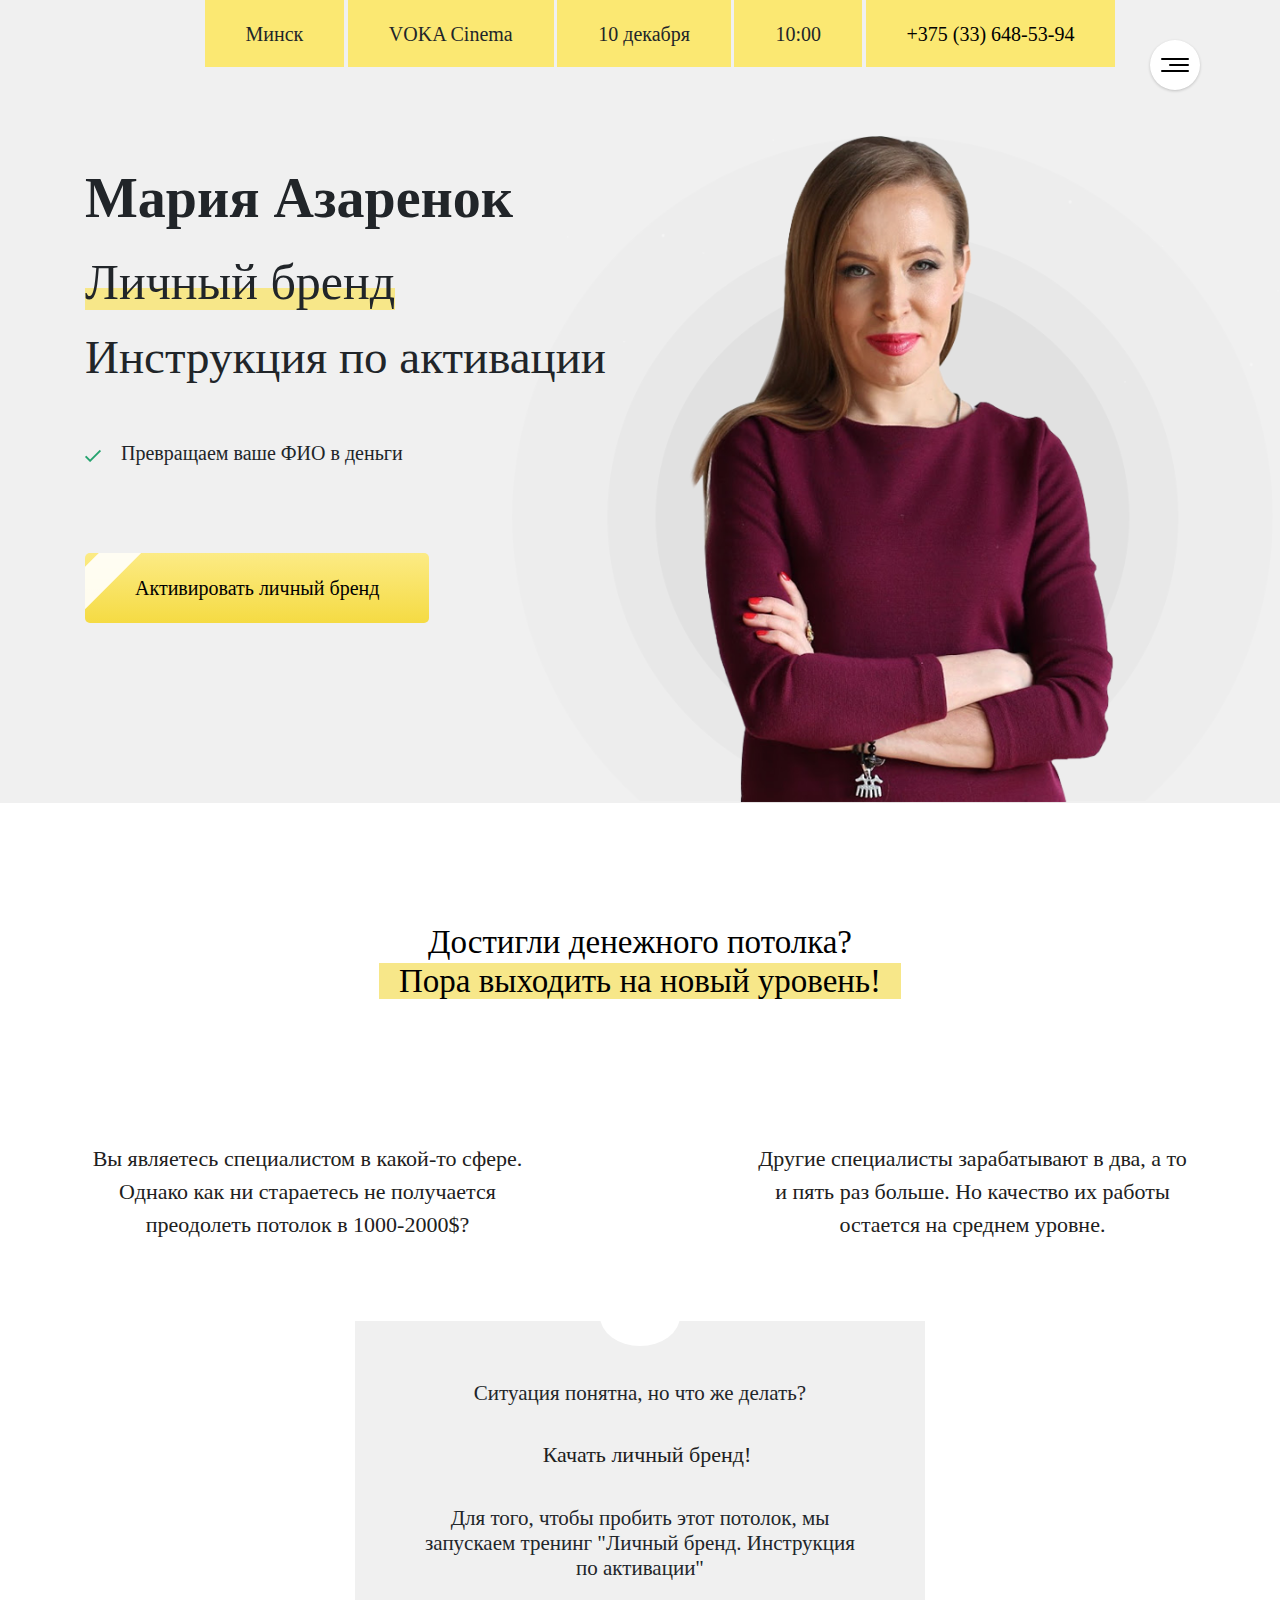
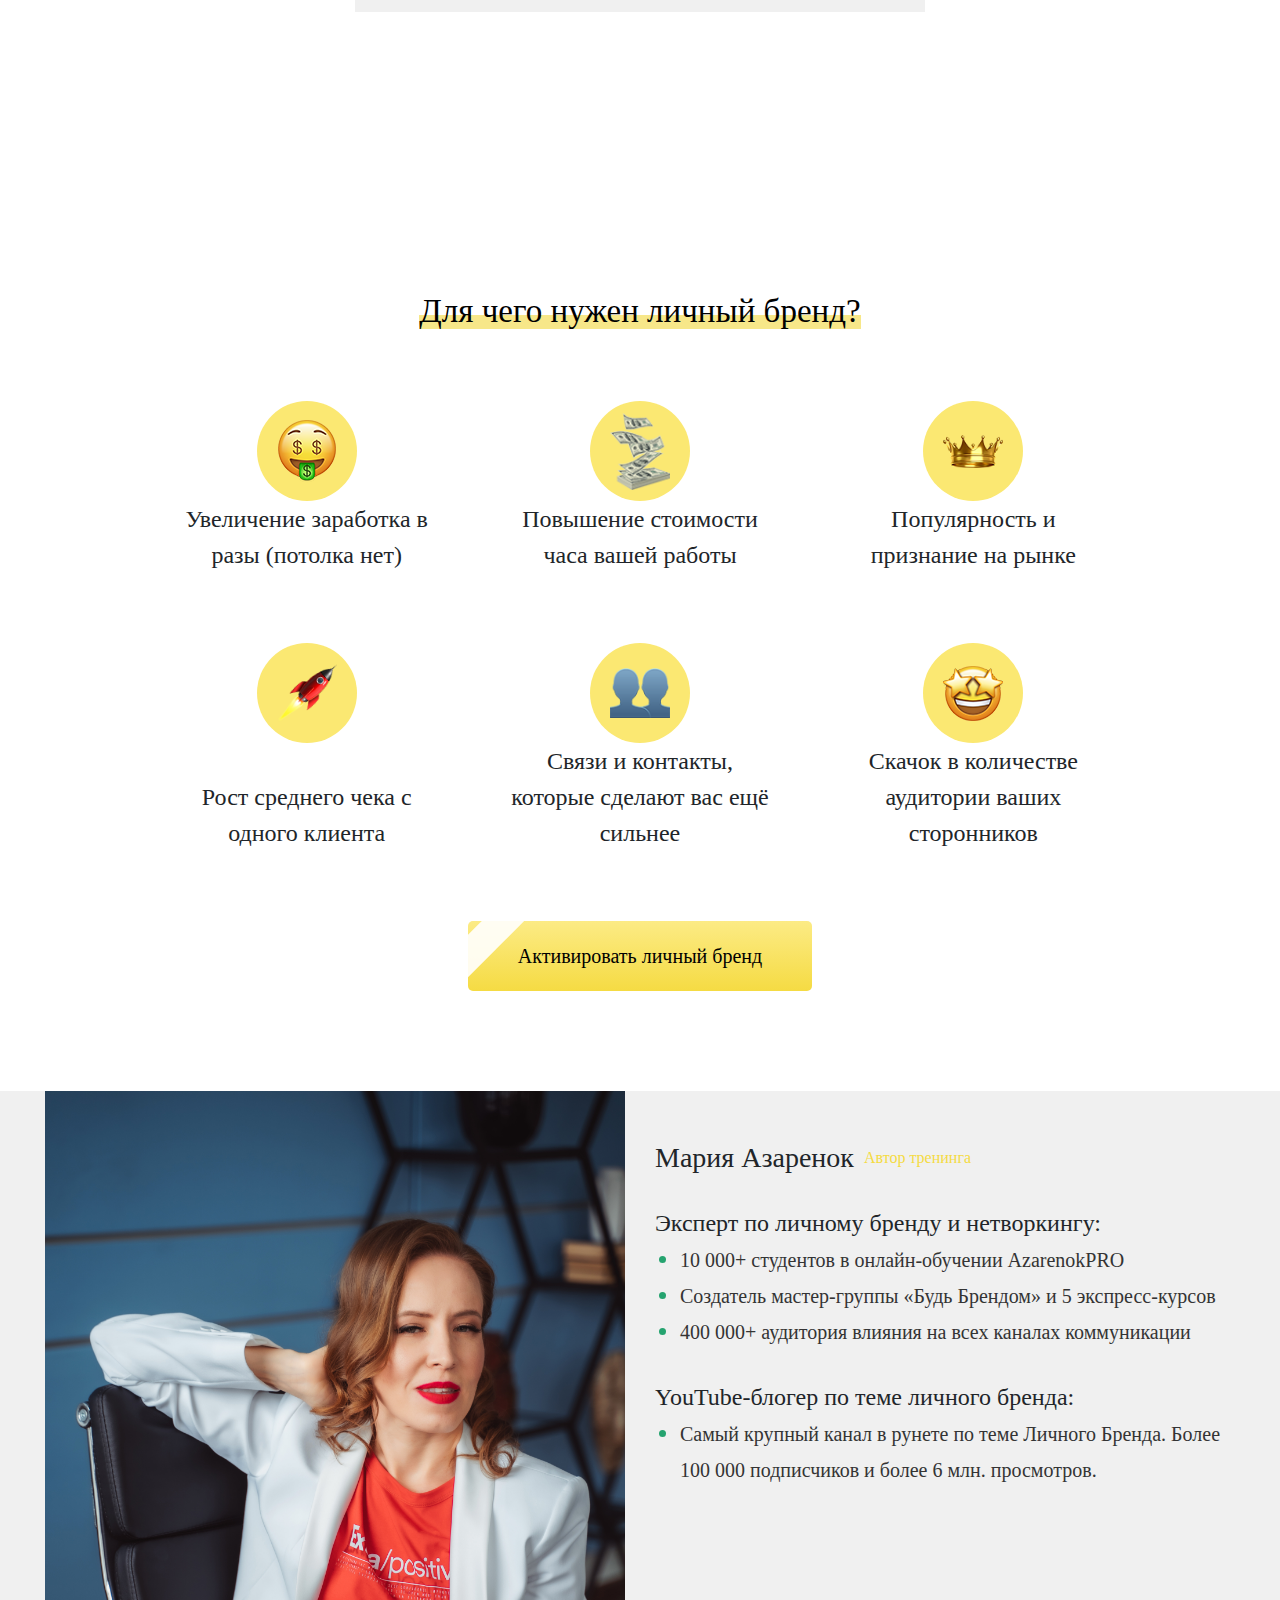
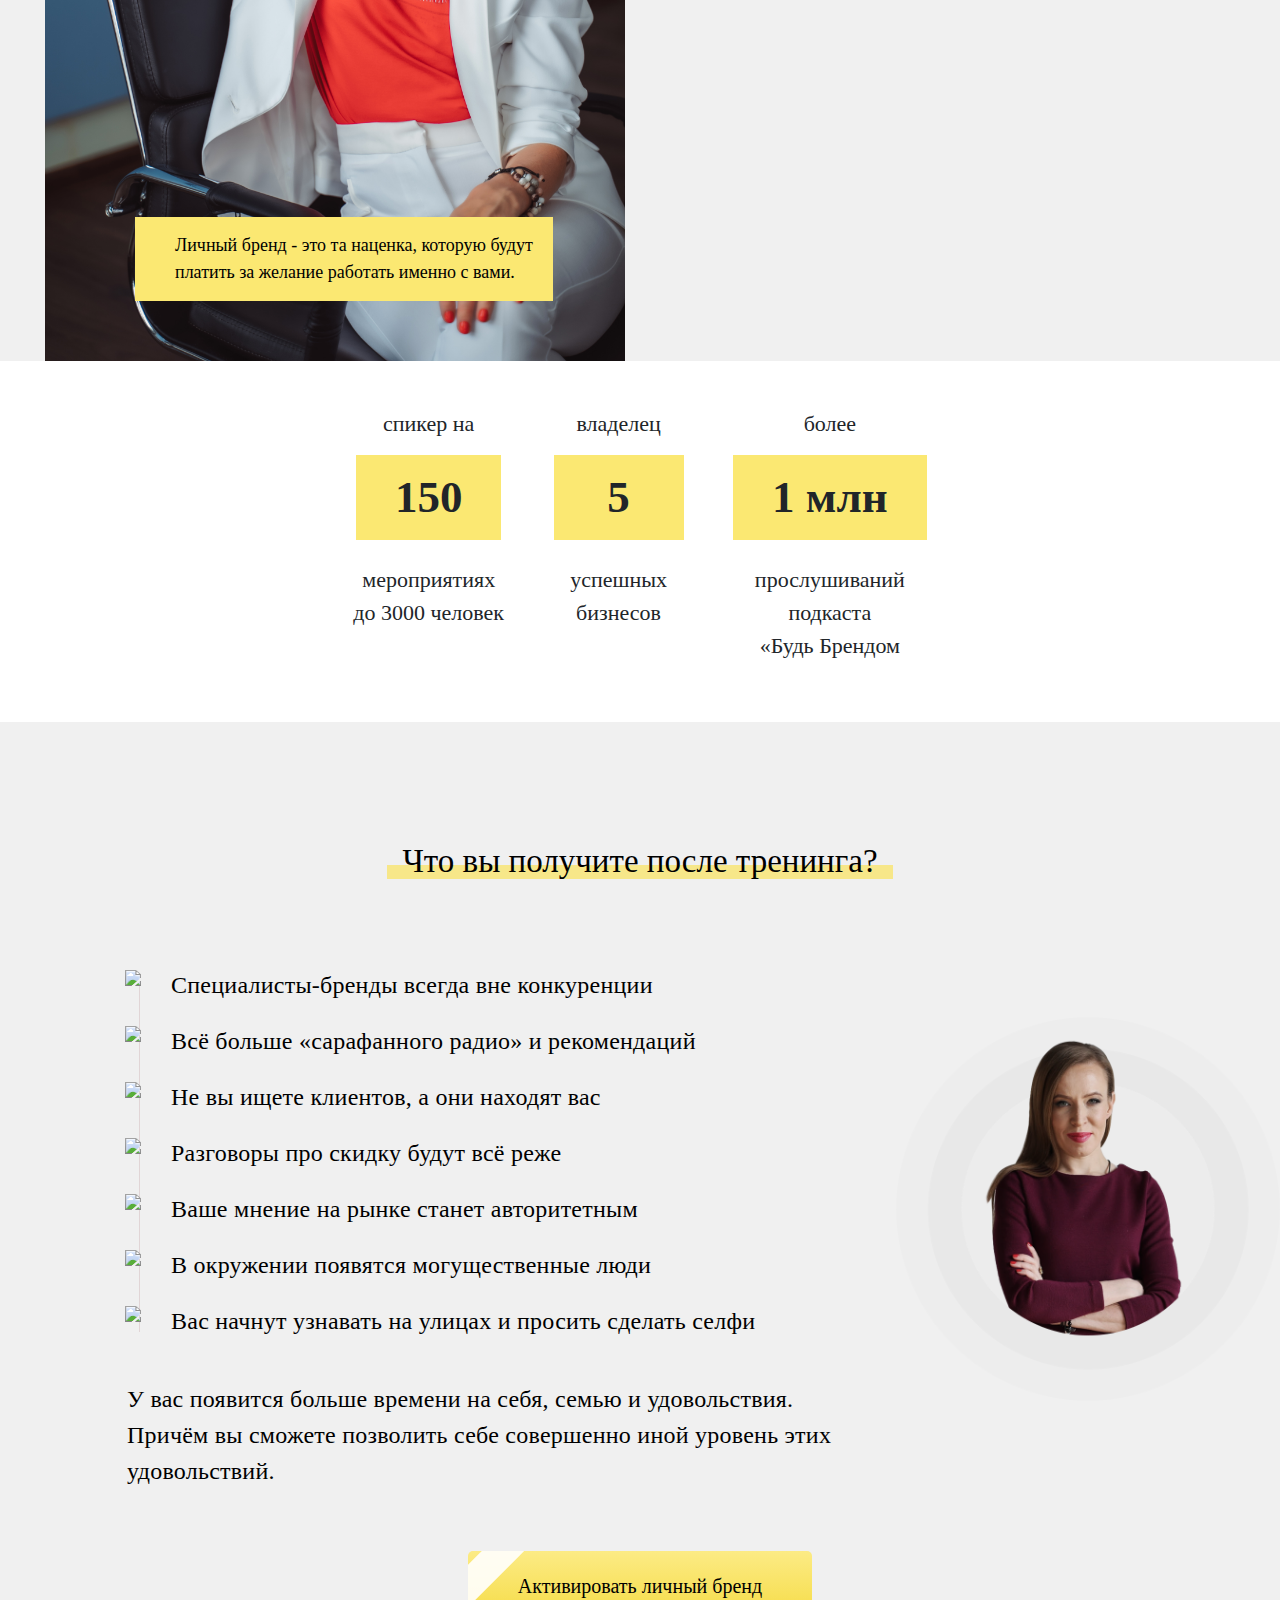
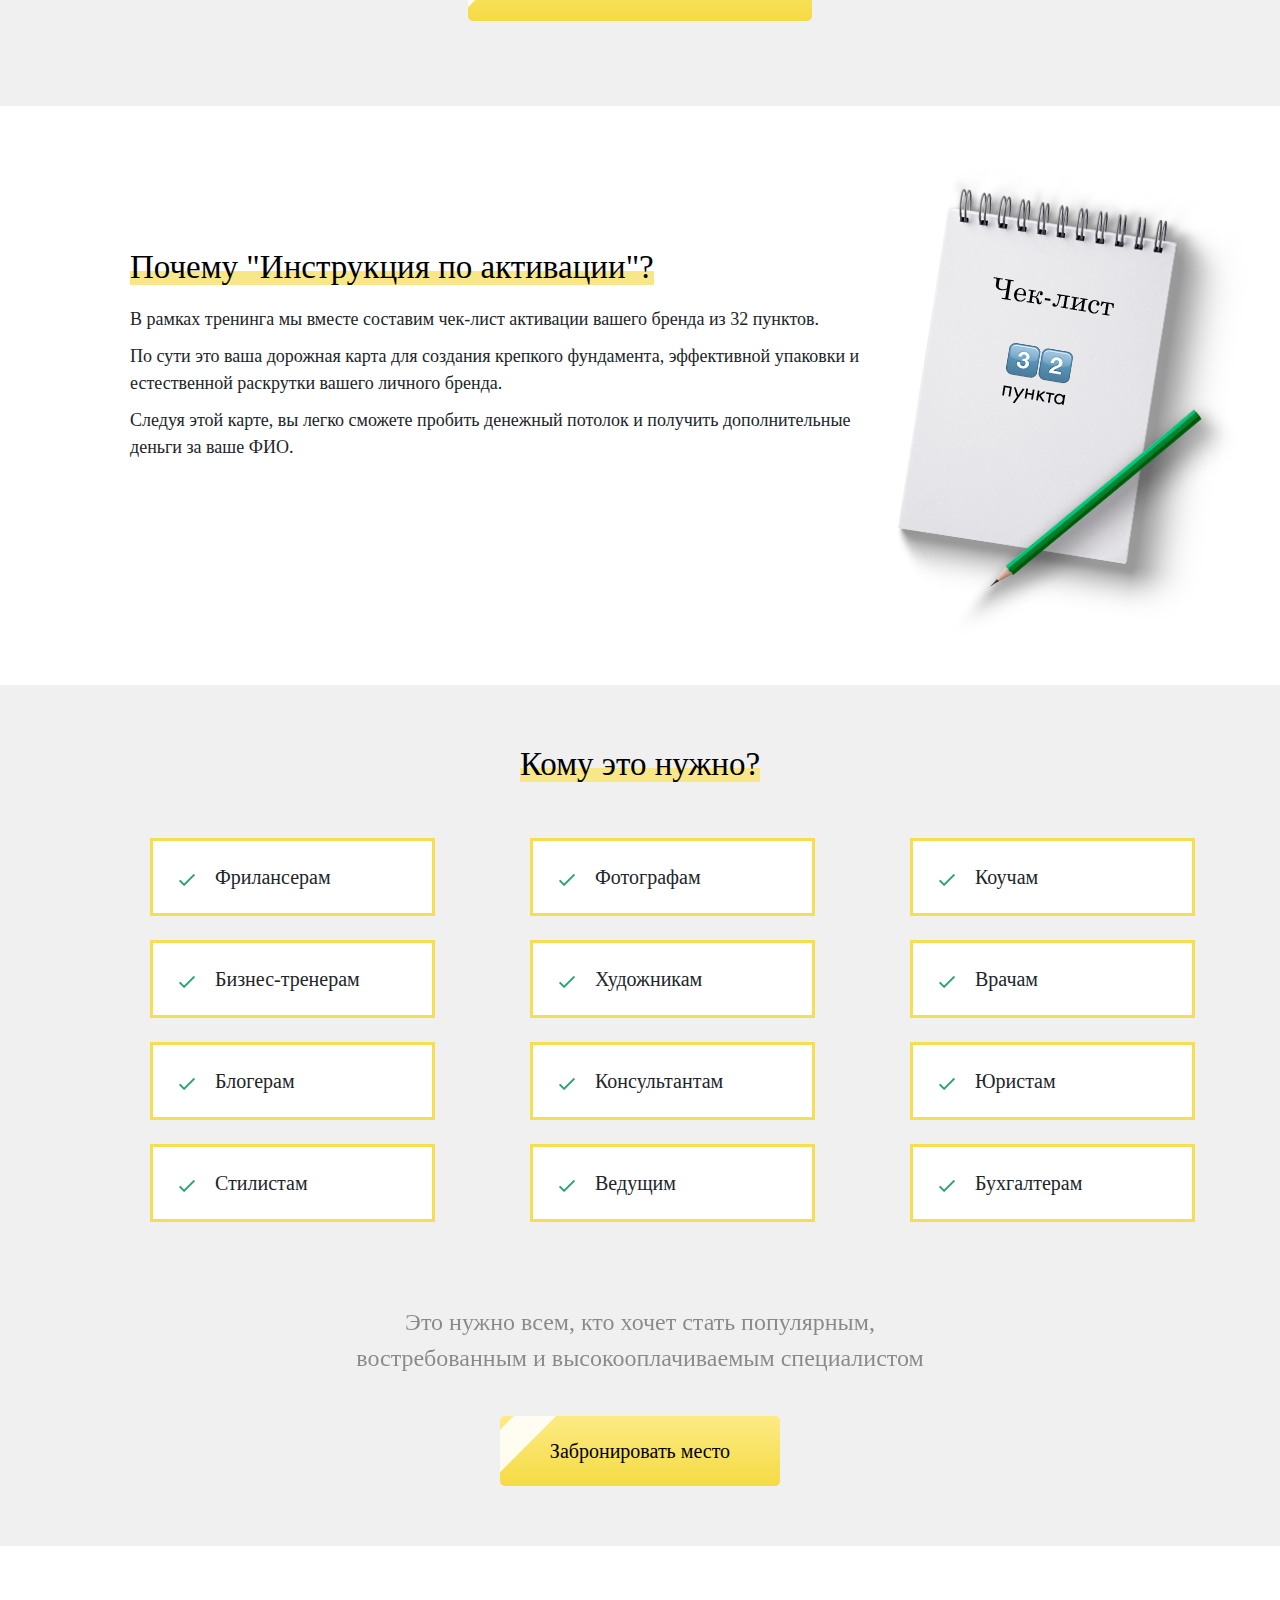
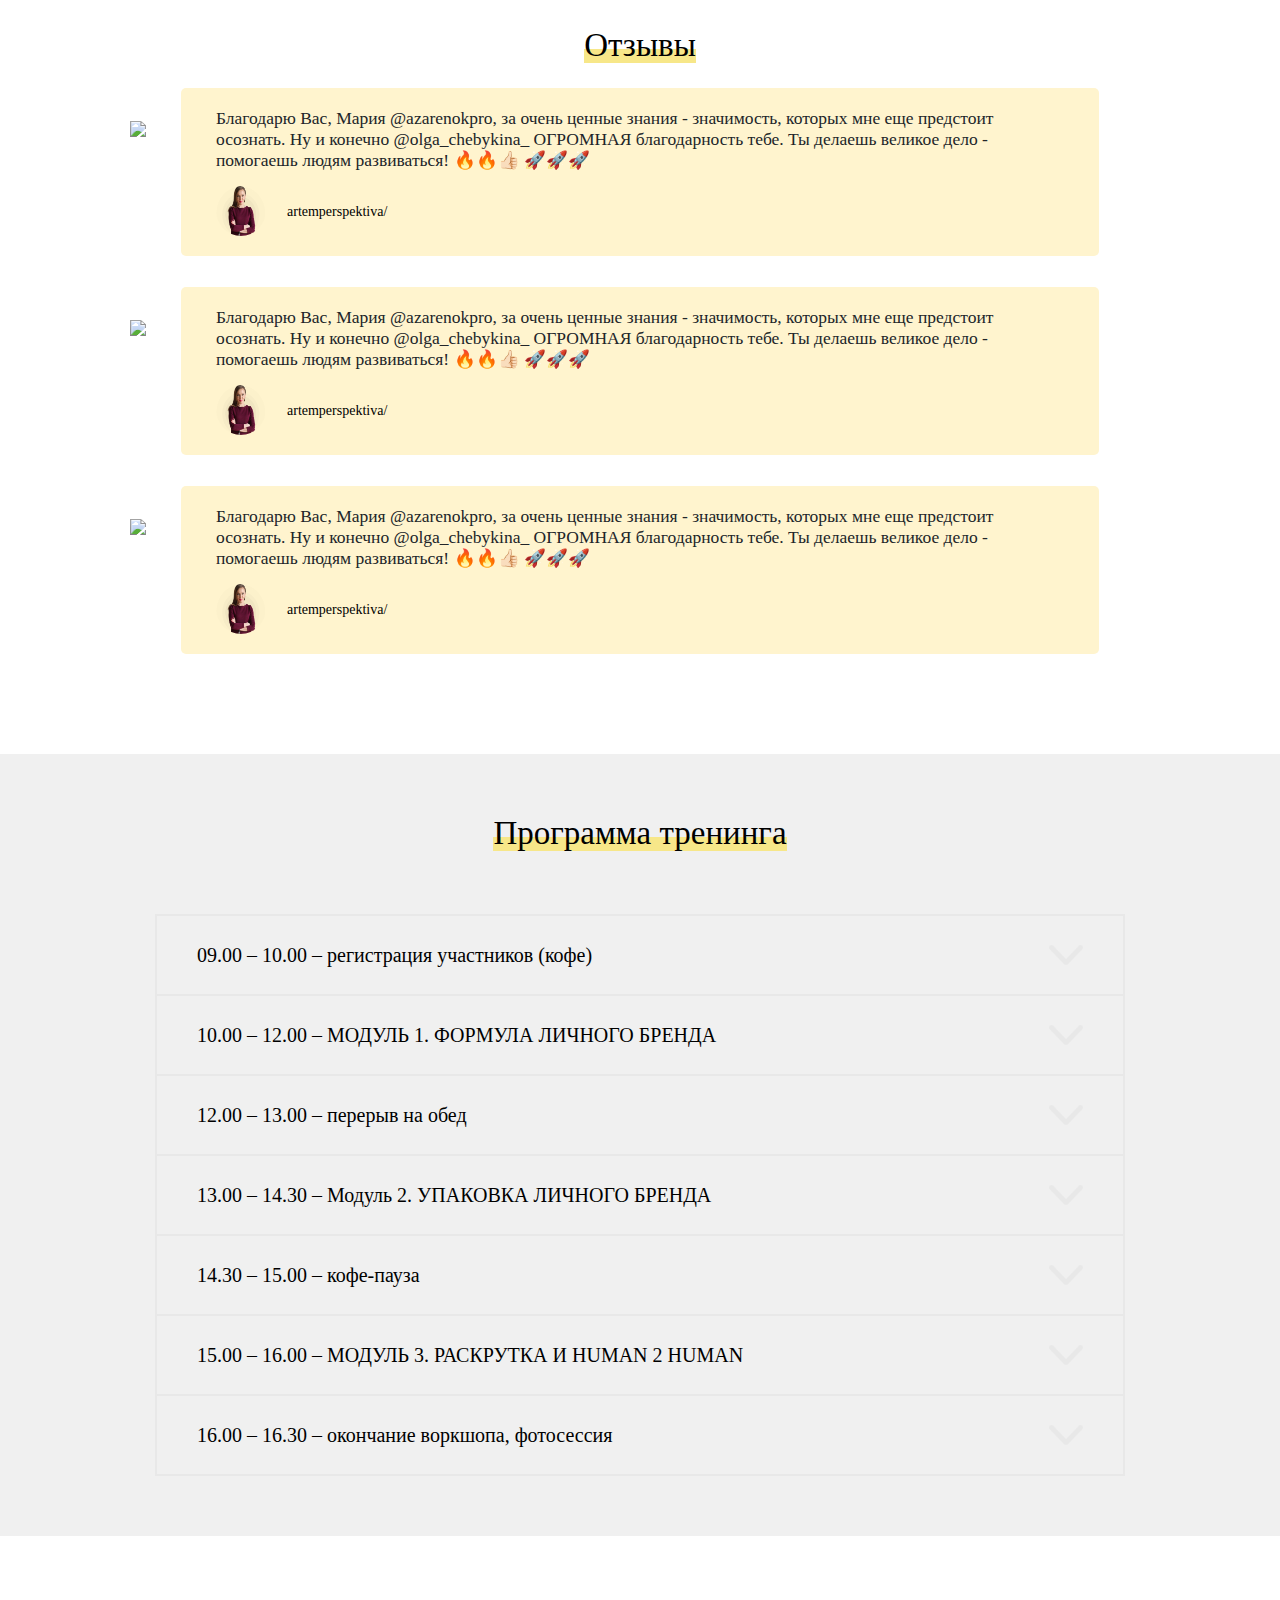
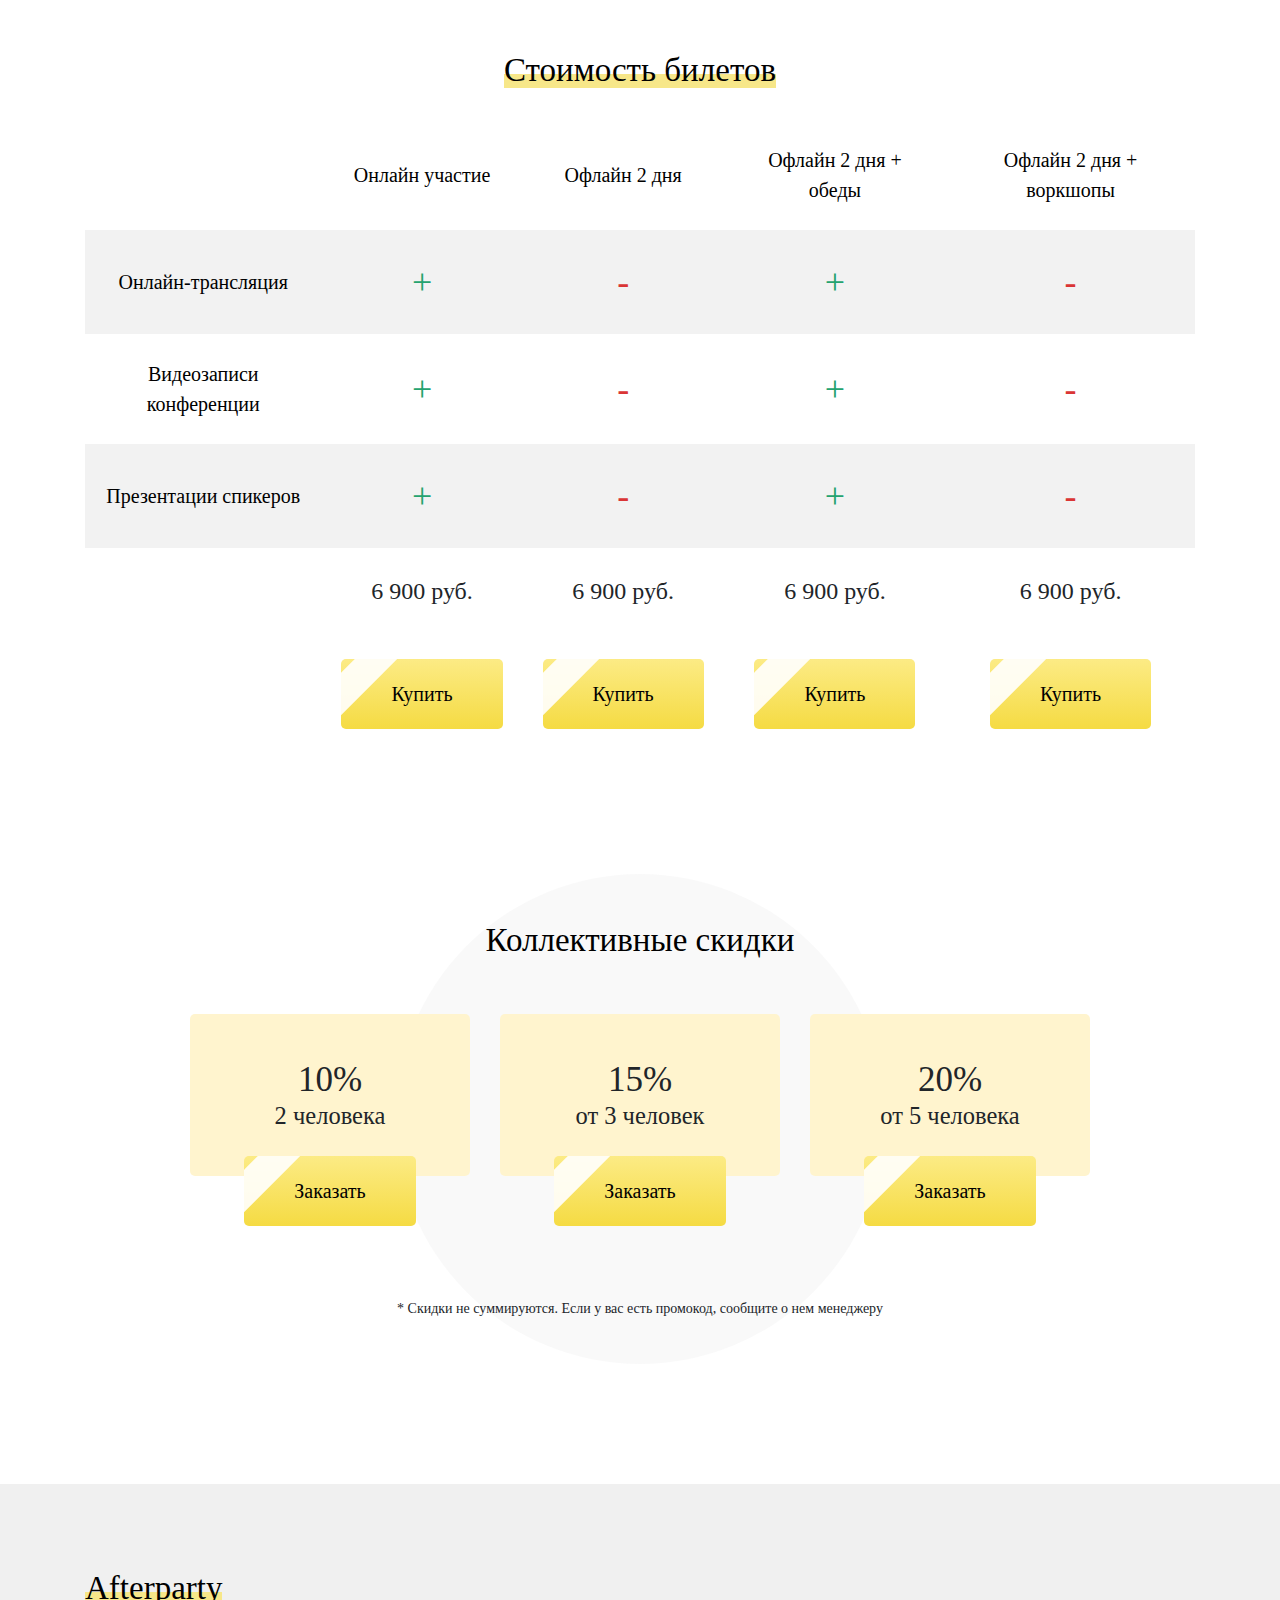
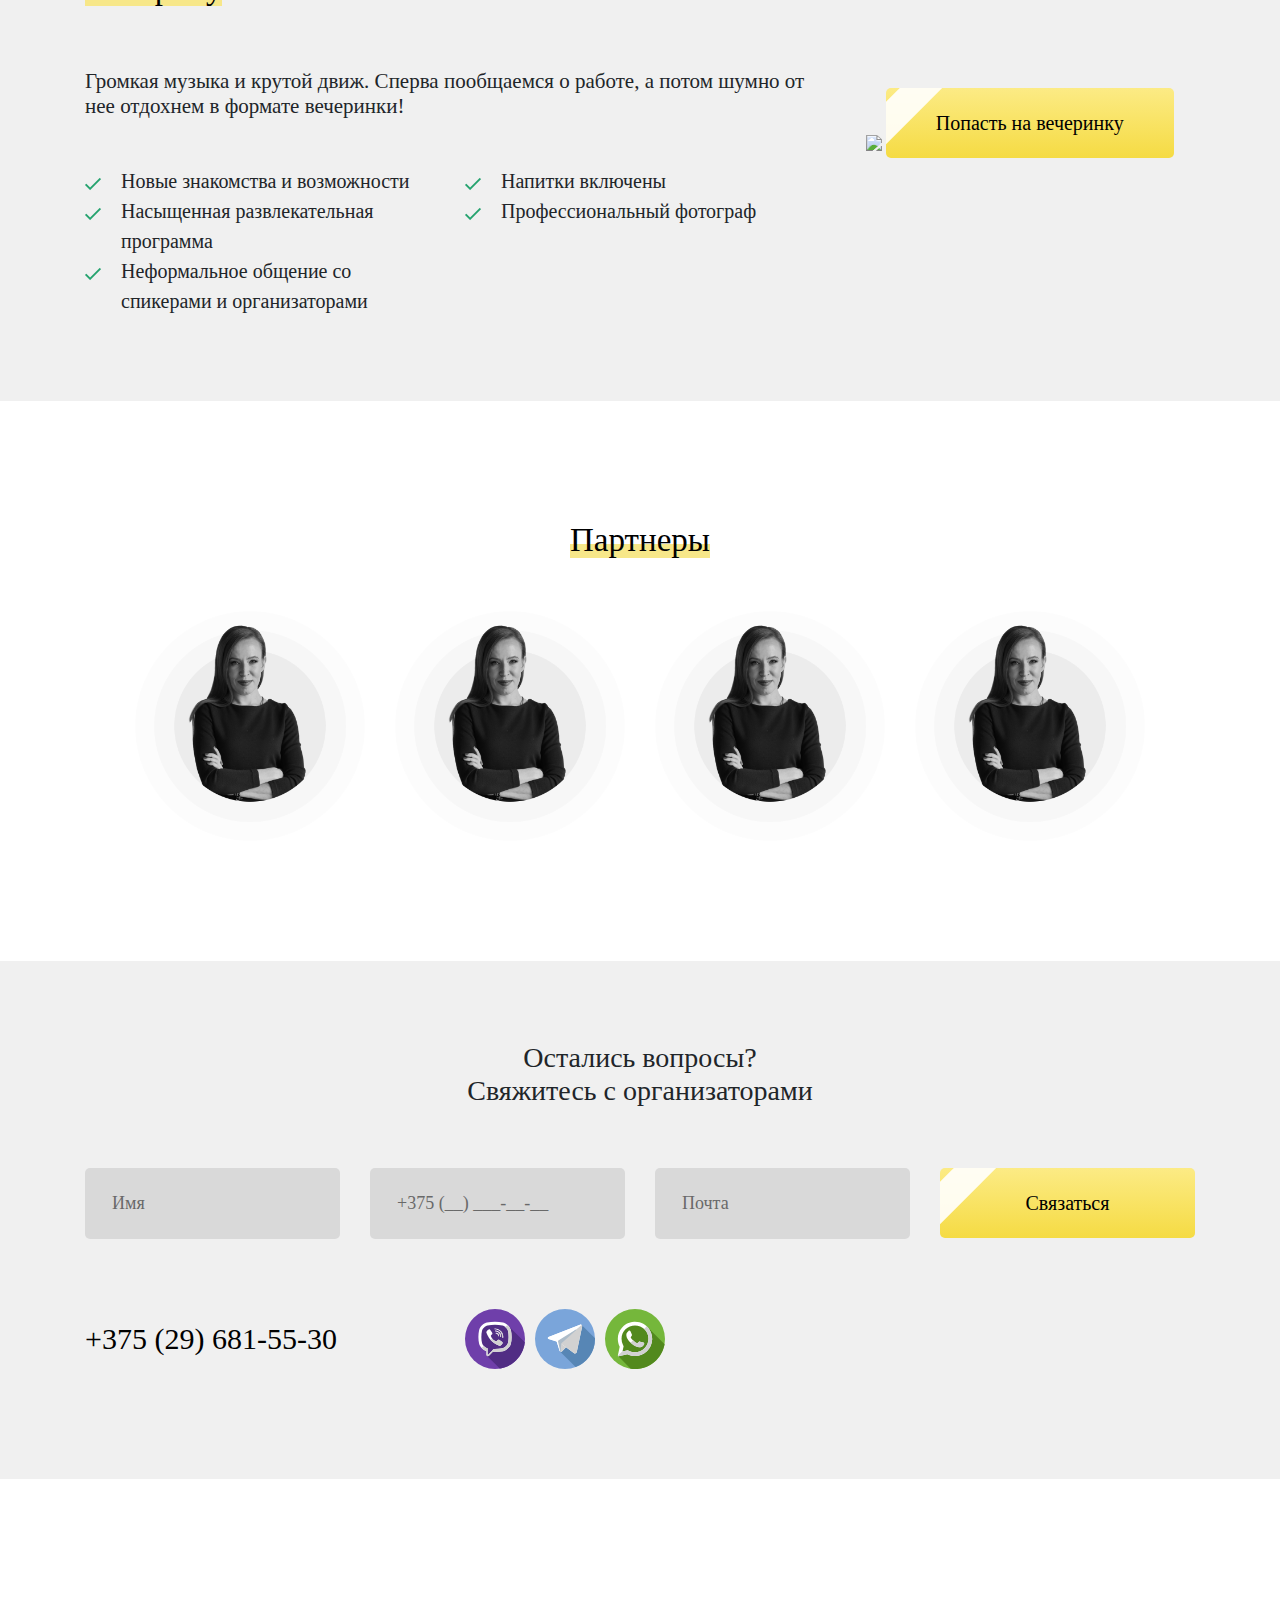
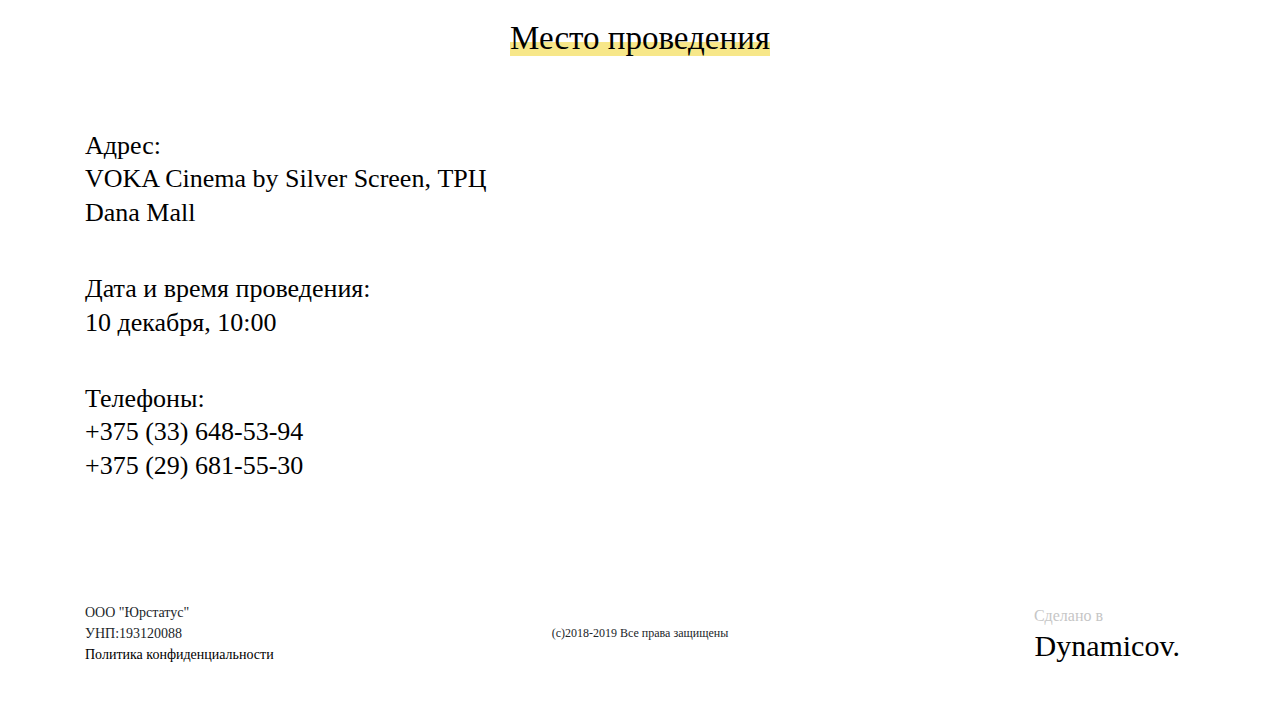
==== commit 1bf5ed38: "some fixes" ====
--- a/index.html
+++ b/index.html
@@ -8,6 +8,8 @@
         <title>Мария Азаренок в Минске: Личный бренд, инструкция по активации</title>
         <link rel="stylesheet" href="./assets/fonts/stylesheet.css">        
         <link rel="stylesheet" href="https://stackpath.bootstrapcdn.com/bootstrap/4.3.1/css/bootstrap.min.css" integrity="sha384-ggOyR0iXCbMQv3Xipma34MD+dH/1fQ784/j6cY/iJTQUOhcWr7x9JvoRxT2MZw1T" crossorigin="anonymous">
+        <link rel="stylesheet" type="text/css" href="vendor/slick/slick.css">
+        <link rel="stylesheet" type="text/css" href="vendor/slick/slick-theme.css">
         <link rel="stylesheet" href="./assets/css/style.css">
         <script
             src="https://code.jquery.com/jquery-3.4.1.min.js"
@@ -16,6 +18,8 @@
         </script>
         <script src="https://cdnjs.cloudflare.com/ajax/libs/popper.js/1.14.7/umd/popper.min.js" integrity="sha384-UO2eT0CpHqdSJQ6hJty5KVphtPhzWj9WO1clHTMGa3JDZwrnQq4sF86dIHNDz0W1" crossorigin="anonymous"></script>
         <script src="https://stackpath.bootstrapcdn.com/bootstrap/4.3.1/js/bootstrap.min.js" integrity="sha384-JjSmVgyd0p3pXB1rRibZUAYoIIy6OrQ6VrjIEaFf/nJGzIxFDsf4x0xIM+B07jRM" crossorigin="anonymous"></script>
+        <script type="text/javascript" src='vendor/slick/slick.js'></script>
+
     </head>
     <body>
         <div class="page_wrapper">
@@ -40,6 +44,7 @@
                         <a href="#what" class="map_item">Что вы получите после тренинга?</a>
                         <a href="#why" class="map_item">Почему "Инструкция по активации"?</a>
                         <a href="#who" class="map_item">Кому это нужно?</a>
+                        <a href="#reviews" class="map_item">Отзывы</a>
                         <a href="#program" class="map_item">Программа тренинга</a>
                         <a href="#cost" class="map_item">Стоимость билетов</a>
                         <a href="#discount" class="map_item">Коллективные скидки</a>
@@ -394,86 +399,187 @@
                     <img src="./assets/img/brush/6.png" alt="" id="br_6">
                 </section> 
 
+                <section id="reviews" class="slider">
+                    <div class="container">
+                        <div class="title_wrapper mb-4">
+                            <h1 class="section_title underlined">Отзывы</h1>
+                        </div>
+                        <div class="slider_container">
+                            <article class="slide">
+                                <img class="img-fluid mx-auto" src="assets/img/party.jpg">
+                                <div class="slide_text">
+                                    <h5>Благодарю Вас, Мария @azarenokpro, за очень ценные знания - значимость, которых мне еще предстоит осознать. Ну и конечно @olga_chebykina_ ОГРОМНАЯ благодарность тебе. Ты делаешь великое дело - помогаешь людям развиваться! 🔥🔥👍🏻 🚀🚀🚀</h5>
+                                    <div class="d-flex justify-content-start align-items-center slide_link" href="">
+                                        <img src="assets/img/main/photo.png">
+                                        <a  href="" class="ml-4">artemperspektiva/</a>
+                                    </div>
+                                </div>
+                            </article>
+                            <article class="slide">
+                                <img class="img-fluid mx-auto" src="assets/img/party.jpg">
+                                <div class="slide_text">
+                                    <h5>Благодарю Вас, Мария @azarenokpro, за очень ценные знания - значимость, которых мне еще предстоит осознать. Ну и конечно @olga_chebykina_ ОГРОМНАЯ благодарность тебе. Ты делаешь великое дело - помогаешь людям развиваться! 🔥🔥👍🏻 🚀🚀🚀</h5>
+                                    <div class="d-flex justify-content-start align-items-center slide_link" href="">
+                                        <img src="assets/img/main/photo.png">
+                                        <a  href="" class="ml-4">artemperspektiva/</a>
+                                    </div>
+                                </div>
+                            </article>
+                            <article class="slide">
+                                <img class="img-fluid mx-auto" src="assets/img/party.jpg">
+                                <div class="slide_text">
+                                    <h5>Благодарю Вас, Мария @azarenokpro, за очень ценные знания - значимость, которых мне еще предстоит осознать. Ну и конечно @olga_chebykina_ ОГРОМНАЯ благодарность тебе. Ты делаешь великое дело - помогаешь людям развиваться! 🔥🔥👍🏻 🚀🚀🚀</h5>
+                                    <div class="d-flex justify-content-start align-items-center slide_link" href="">
+                                        <img src="assets/img/main/photo.png">
+                                        <a  href="" class="ml-4">artemperspektiva/</a>
+                                    </div>
+                                </div>
+                            </article>
+                        </div>
+                    </div>
+                </section>          
+
                 <section id="program" class="questions">
-                    <div class="container">
-                        <div class="title_wrapper">
-                            <h1 class="section_title underlined">Программа тренинга</h1>
-                        </div>
-                      <div class="row">
-                        <div class="col-lg-12">
-                          <div class="questions_card">
-                            <div class="questions_card-container">
-                              <h6>Я нашёл повестку в почтовом ящике. Что будет, если я не пойду в военкомат?</h6>
-                              <img class="questions_card-img" src="./assets/img/questions/arrow.png">
-                            </div>
-                            <div class="questions_card-text">
-                              <p>Уголовное дело за уклонение от призыва путем неявки по повестке заводится в следующих случаях:
-                                <br>
-                                1. Если лично расписался в повестке.
-                                <br>
-                                2. Расписался в уведомлении на получение заказного письма.
-                                <br>
-                                3. Отказался получать повестку при личном вручении и это зафиксировано при свидетелях.</p>
+                    <div class="bg-gray">
+                        <div class="container">
+                            <div class="title_wrapper">
+                                <h1 class="section_title underlined">Программа тренинга</h1>
+                            </div>
+                          <div class="row">
+                            <div class="col-lg-12">
+                              <div class="questions_card">
+                                <div class="questions_card-container">
+                                  <h6>09.00 – 10.00 – регистрация участников (кофе)</h6>
+                                  <img class="questions_card-img" src="./assets/img/questions/arrow.png">
+                                </div>
+                                <div class="questions_card-text">
+                                  <p>Уголовное дело за уклонение от призыва путем неявки по повестке заводится в следующих случаях:
+                                    <br>
+                                    1. Если лично расписался в повестке.
+                                    <br>
+                                    2. Расписался в уведомлении на получение заказного письма.
+                                    <br>
+                                    3. Отказался получать повестку при личном вручении и это зафиксировано при свидетелях.</p>
+                                </div>
+                              </div>
+                            </div>
+                            <div class="col-lg-12">
+                              <div class="questions_card">
+                                <div class="questions_card-container">
+                                  <h6>10.00 – 12.00 – МОДУЛЬ 1. ФОРМУЛА ЛИЧНОГО БРЕНДА</h6>
+                                  <img class="questions_card-img" src="./assets/img/questions/arrow.png">
+                                </div>
+                                <div class="questions_card-text">
+                                  <p>Точка Мастерства 
+Видение и глубина понимания дела через 3 уровня смыслов 
+Формула бренда и критерии правильной формулы
+Роль в нише. Как выбрать ведущую роль
+Результаты вашего бренда и ценный конечный продукт
+Компетенции человека-бренда 
+Ценности 
+Качества 
+Грани бренда 
+Отстройка
+Где рождается Уникальность?
+Легенда бренда
+Твердые факты 
+Могу ли я быть ролевой моделью?
+Ядро аудитории и Окружение человека-бренда
+Бенчмарк. Прямые и косвенные конкуренты
+Формулы позиционирования
+Монетизация. 7 типов</p>
+                                </div>
+                              </div>
+                            </div>
+                            <div class="col-lg-12">
+                              <div class="questions_card">
+                                <div class="questions_card-container">
+                                  <h6>12.00 – 13.00 – перерыв на обед</h6>
+                                  <img class="questions_card-img" src="./assets/img/questions/arrow.png">
+                                </div>
+                                <div class="questions_card-text">
+                                  <p></p>
+                                </div>
+                              </div>
+                            </div>
+                            <div class="col-lg-12">
+                              <div class="questions_card">
+                                <div class="questions_card-container">
+                                  <h6>13.00 – 14.30 – Модуль 2. УПАКОВКА ЛИЧНОГО БРЕНДА</h6>
+                                  <img class="questions_card-img" src="./assets/img/questions/arrow.png">
+                                </div>
+                                <div class="questions_card-text">
+                                  <p>Контент-маркетинг, формирование доверительных отношений и использования триггеров для усиления продаж
+этап Упаковка. Основные задачи и особенности
+Форматы контента. Суть контент- маркетинга 
+Критерии выбора точек контакта для человека- бренда
+Триггеры. Искусство продавать не продавая. Триггер «Взаимная Благодарность», 
+«Высокая причина почему» 
+4 причины почему у вас не покупают
+Отправка сигнала соответствия через упаковку. Триггер «Вовлечение в обладание» 
+Доверительный маркетинг. Что это такое? 
+Первый фактор. Триггер «Авторитет» 
+Что делать, если я не эксперт? Техника «Паровозик»
+Второй фактор. Триггер «Детали», «Динамика»
+Третий фактор. Триггер «Доступный герой» 
+Четвертый фактор. Триггер «Сопричастность» 
+Обработка возражений через контент. Триггер «Я знаю, что вы думаете», «Демонстрация недостатков», «Гарантия возврата» , «Шаг за шагом» 
+Фишки контент- маркетинга. Триггер «Открытая петля» 
+Инстаграм: С чего начать? Надо ли вести 2 аккаунта?
+Оформление инстапрофиля для человека- бренда 
+Где брать идеи для постов
+Сториз - смысл, возможности, стиль
+Прямые эфиры. О чем и с чего начать? </p>
+                                </div>
+                              </div>
+                            </div>
+                            <div class="col-lg-12">
+                              <div class="questions_card">
+                                <div class="questions_card-container">
+                                  <h6>14.30 – 15.00 – кофе-пауза</h6>
+                                  <img class="questions_card-img" src="./assets/img/questions/arrow.png">
+                                </div>
+                                <div class="questions_card-text">
+                                  <p></p>
+                                </div>
+                              </div>
+                            </div>
+                            <div class="col-lg-12">
+                              <div class="questions_card">
+                                <div class="questions_card-container">
+                                  <h6>15.00 – 16.00 – МОДУЛЬ 3. РАСКРУТКА И HUMAN 2 HUMAN </h6>
+                                  <img class="questions_card-img" src="./assets/img/questions/arrow.png">
+                                </div>
+                                <div class="questions_card-text">
+                                  <p>МАРКЕТИНГ
+Вовлечение в Инстаграм- как сделать так, чтобы аудитория реагировала на ваши посты
+Органический трафик. 15 способов как бесплатно приводить новый трафик.
+Нетворкинг. Что это такое? Как использовать события? 
+Искусство светской беседы. Техника «Морской бой» 
+Follow up. Как переводить знакомства в партнерства.
+Адвокаты бренда 
+Как собирать отзывы 
+Продвижение через экспертный статус: консалтинг, спикерство, собственные события
+Партнерские программы, кросс-промо и коллаборации 
+Марафоны, найти или создать свой? 
+</p>
+                                </div>
+                              </div>
+                            </div>
+                            <div class="col-lg-12">
+                              <div class="questions_card">
+                                <div class="questions_card-container">
+                                  <h6>16.00 – 16.30 – окончание воркшопа, фотосессия</h6>
+                                  <img class="questions_card-img" src="./assets/img/questions/arrow.png">
+                                </div>
+                                <div class="questions_card-text">
+                                  <p></p>
+                                </div>
+                              </div>
                             </div>
                           </div>
                         </div>
-                        <div class="col-lg-12">
-                          <div class="questions_card">
-                            <div class="questions_card-container">
-                              <h6>Я нашёл повестку в почтовом ящике. Что будет, если я не пойду в военкомат?</h6>
-                              <img class="questions_card-img" src="./assets/img/questions/arrow.png">
-                            </div>
-                            <div class="questions_card-text">
-                              <p></p>
-                            </div>
-                          </div>
-                        </div>
-                        <div class="col-lg-12">
-                          <div class="questions_card">
-                            <div class="questions_card-container">
-                              <h6>Я нашёл повестку в почтовом ящике. Что будет, если я не пойду в военкомат?</h6>
-                              <img class="questions_card-img" src="./assets/img/questions/arrow.png">
-                            </div>
-                            <div class="questions_card-text">
-                              <p></p>
-                            </div>
-                          </div>
-                        </div>
-                        <div class="col-lg-12">
-                          <div class="questions_card">
-                            <div class="questions_card-container">
-                              <h6>Я нашёл повестку в почтовом ящике. Что будет, если я не пойду в военкомат?</h6>
-                              <img class="questions_card-img" src="./assets/img/questions/arrow.png">
-                            </div>
-                            <div class="questions_card-text">
-                              <p></p>
-                            </div>
-                          </div>
-                        </div>
-                        <div class="col-lg-12">
-                          <div class="questions_card">
-                            <div class="questions_card-container">
-                              <h6>Я нашёл повестку в почтовом ящике. Что будет, если я не пойду в военкомат?</h6>
-                              <img class="questions_card-img" src="./assets/img/questions/arrow.png">
-                            </div>
-                            <div class="questions_card-text">
-                              <p></p>
-                            </div>
-                          </div>
-                        </div>
-                        <div class="col-lg-12">
-                          <div class="questions_card">
-                            <div class="questions_card-container">
-                              <h6>Я нашёл повестку в почтовом ящике. Что будет, если я не пойду в военкомат?</h6>
-                              <img class="questions_card-img" src="./assets/img/questions/arrow.png">
-                            </div>
-                            <div class="questions_card-text">
-                              <p></p>
-                            </div>
-                          </div>
-                        </div>
-                      </div>
-                    </div>
+                    </div>    
                   </section>
 
             <!--<section class="meet">
@@ -652,15 +758,15 @@
                     </div>
                     <div class="col-lg-4 text-center">
                         <div class="discounts_container">
-                            <h1>10%</h1>
-                            <h3>2 человека</h3>
+                            <h1>15%</h1>
+                            <h3>от 3 человек</h3>
                         </div>     
                         <a class="btn btn-primary" href="" data-toggle="modal" data-target="#book">Заказать</a>  
                     </div>
                     <div class="col-lg-4 text-center">
                         <div class="discounts_container">
-                            <h1>10%</h1>
-                            <h3>2 человека</h3>
+                            <h1>20%</h1>
+                            <h3>от 5 человека</h3>
                         </div>     
                         <a class="btn btn-primary" href="" data-toggle="modal" data-target="#book">Заказать</a>  
                     </div>
@@ -861,5 +967,6 @@
         
         <script src="./vendor/mask/jquery.maskedinput.min.js"></script>
         <script src="./assets/js/main.js"></script>
+
     </body>
 </html>--- a/assets/css/style.css
+++ b/assets/css/style.css
@@ -794,10 +794,64 @@
   padding: 5px 0;
 }
 
+/*slider*/
+.slider {
+  padding-top: 80px;
+}
+
+.slider .slide {
+  padding: 30px;
+}
+
+.slider_container {
+  padding: 0 15px;
+}
+
+.slider .slick-prev, .slick-next {
+  width: 24px;
+  height: 41px;
+  top: 35%;
+}
+
+.slider .slick-prev:before,.slider .slick-next:before {
+  content: url(../img/slider/arrow.png);
+  display: block;
+  width: 24px;
+  height: 41px;
+  opacity: 0.4;
+}
+
+.slider .slick-prev:before {
+  transform: rotate(180deg);
+}
+
+.slide_text {
+  position: relative;
+  width: 90%;
+  margin: -50px auto 0;
+  background-color: #fff4ce;
+  border-radius: 5px;
+  padding: 20px 35px;
+}
+
+.slide_link {
+  margin-top: 15px;
+}
+
+.slide_link img {
+  width: 50px;
+  height: 50px;
+  border-radius: 50%;
+}
+
 /* questions */
 .questions {
   padding-top: 70px;
   padding-bottom: 65px;
+}
+
+.questions .bg-gray {
+  padding: 60px 0;
 }
 
 .questions .container {
@@ -2160,6 +2214,14 @@
     left: calc(50% - 150px);
   }
 
+  .slide_text {
+    padding: 15px;
+  }
+
+  .slide_text h5 {
+    font-size: 16px;
+  }
+
 /* .statistic */
 
 .statistic-item .number {
@@ -2208,6 +2270,12 @@
     margin-top: 100px;
     margin-bottom: 50px;
   }
+
+  .slick-dots {
+    position: relative;
+    margin: 0 auto;
+    margin-top: -25px;
+  }
 }
 
 @media (max-width: 376px){
@@ -2234,6 +2302,11 @@
   
   .quote br {
     display: none;
+  }
+
+  .slide_link img {
+    width: 30px;
+    height: 30px;
   }
 }
 
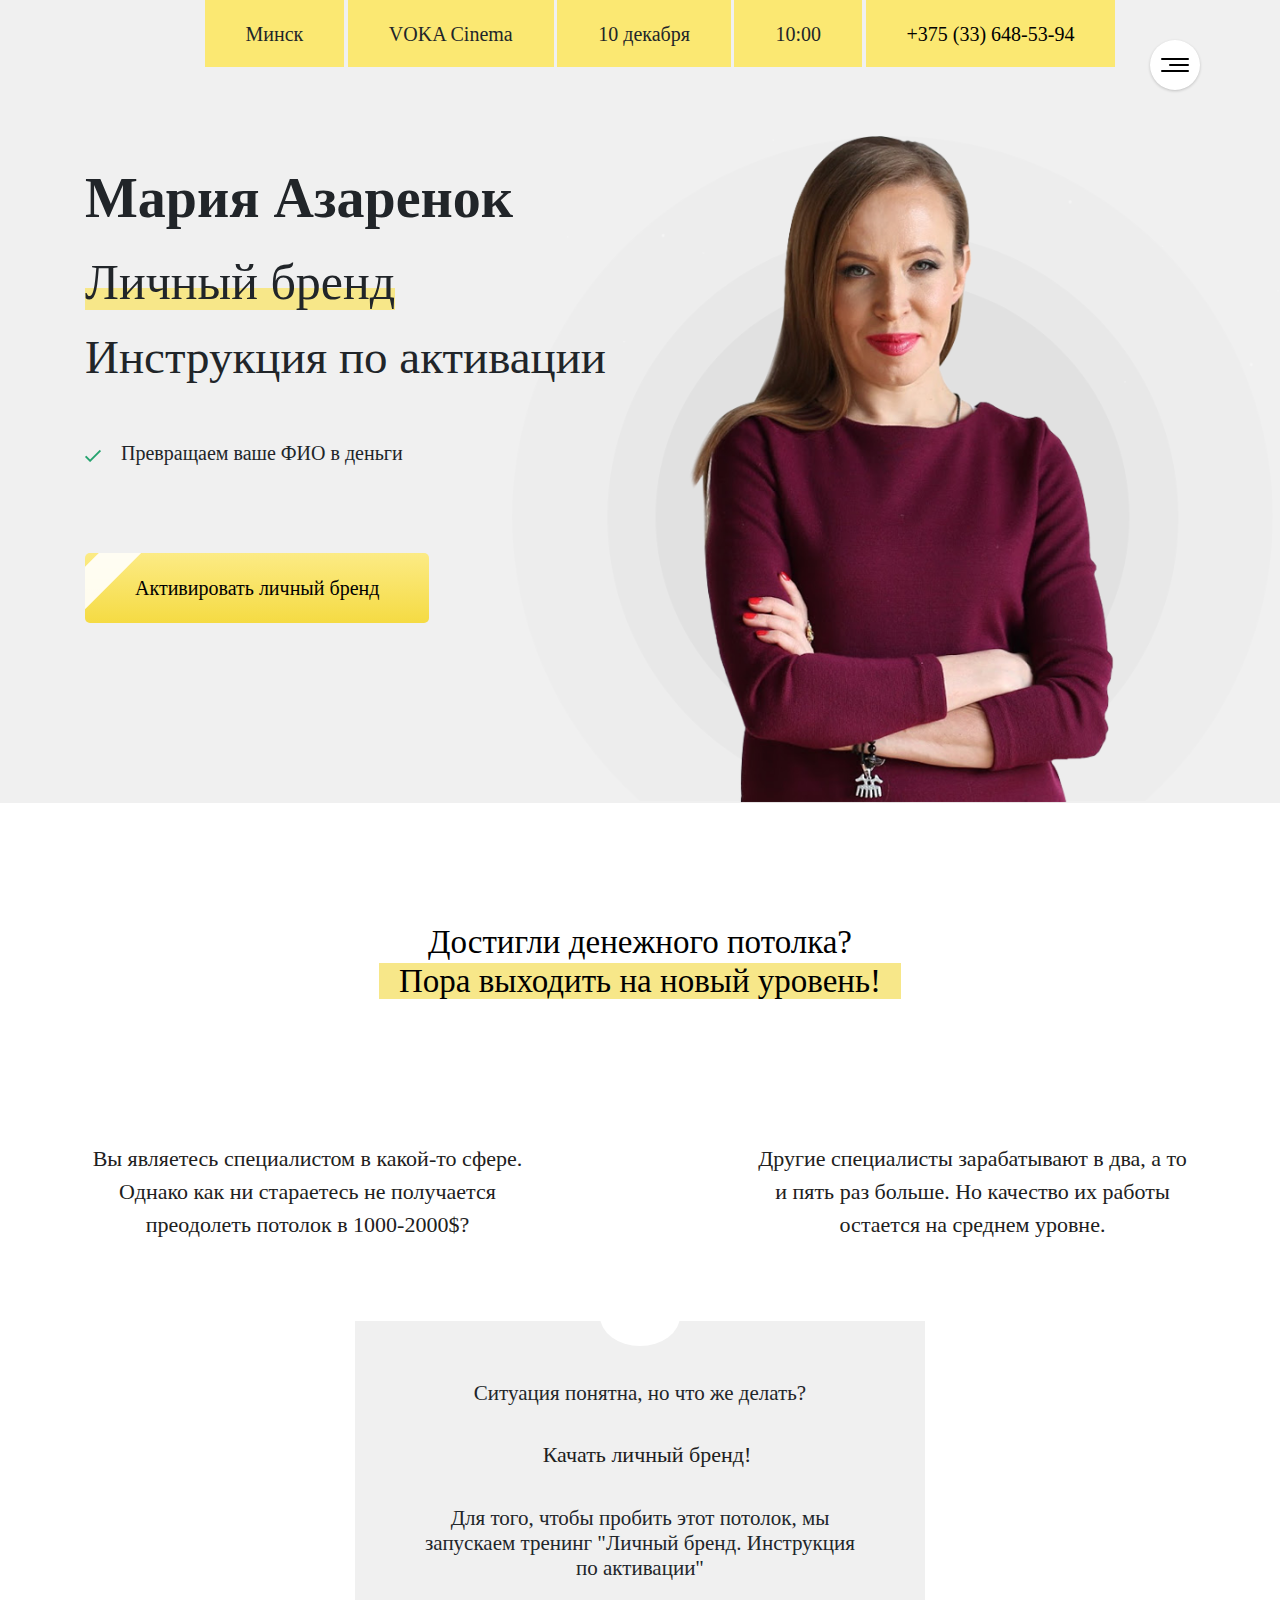
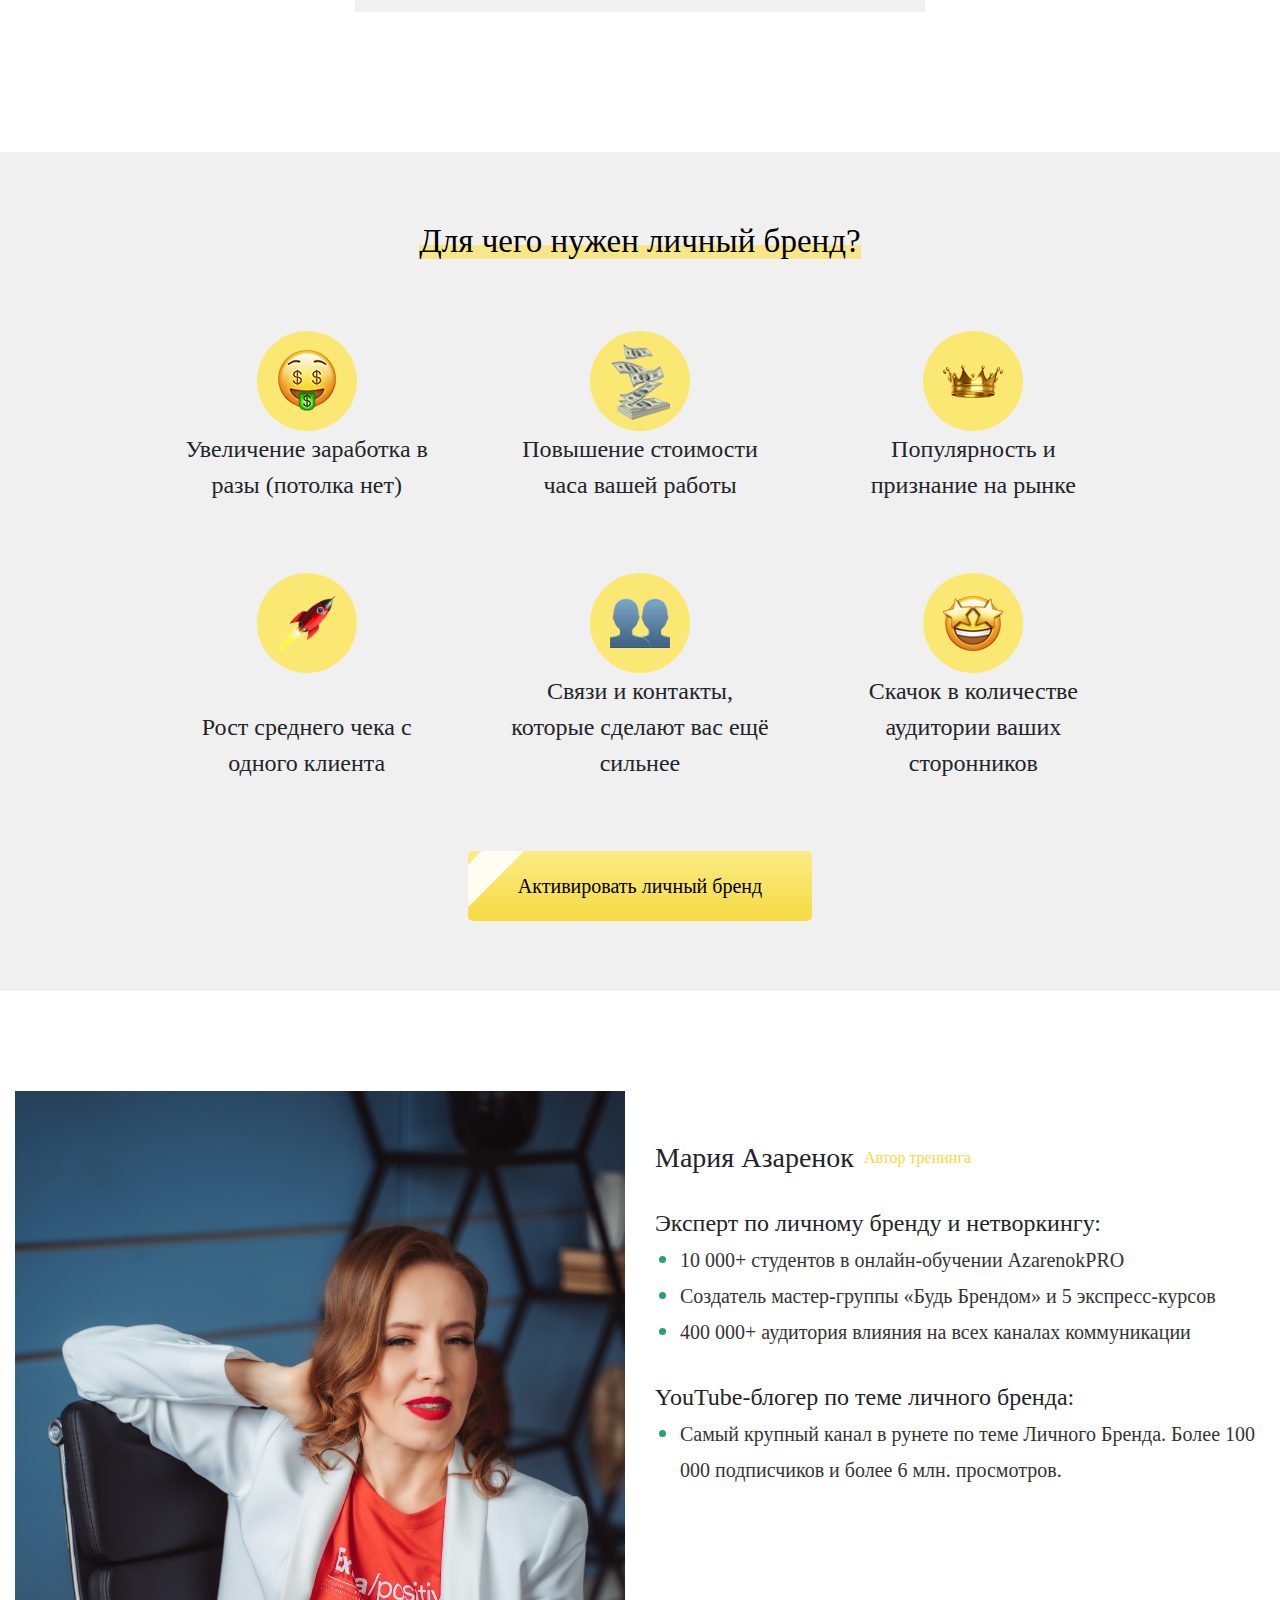
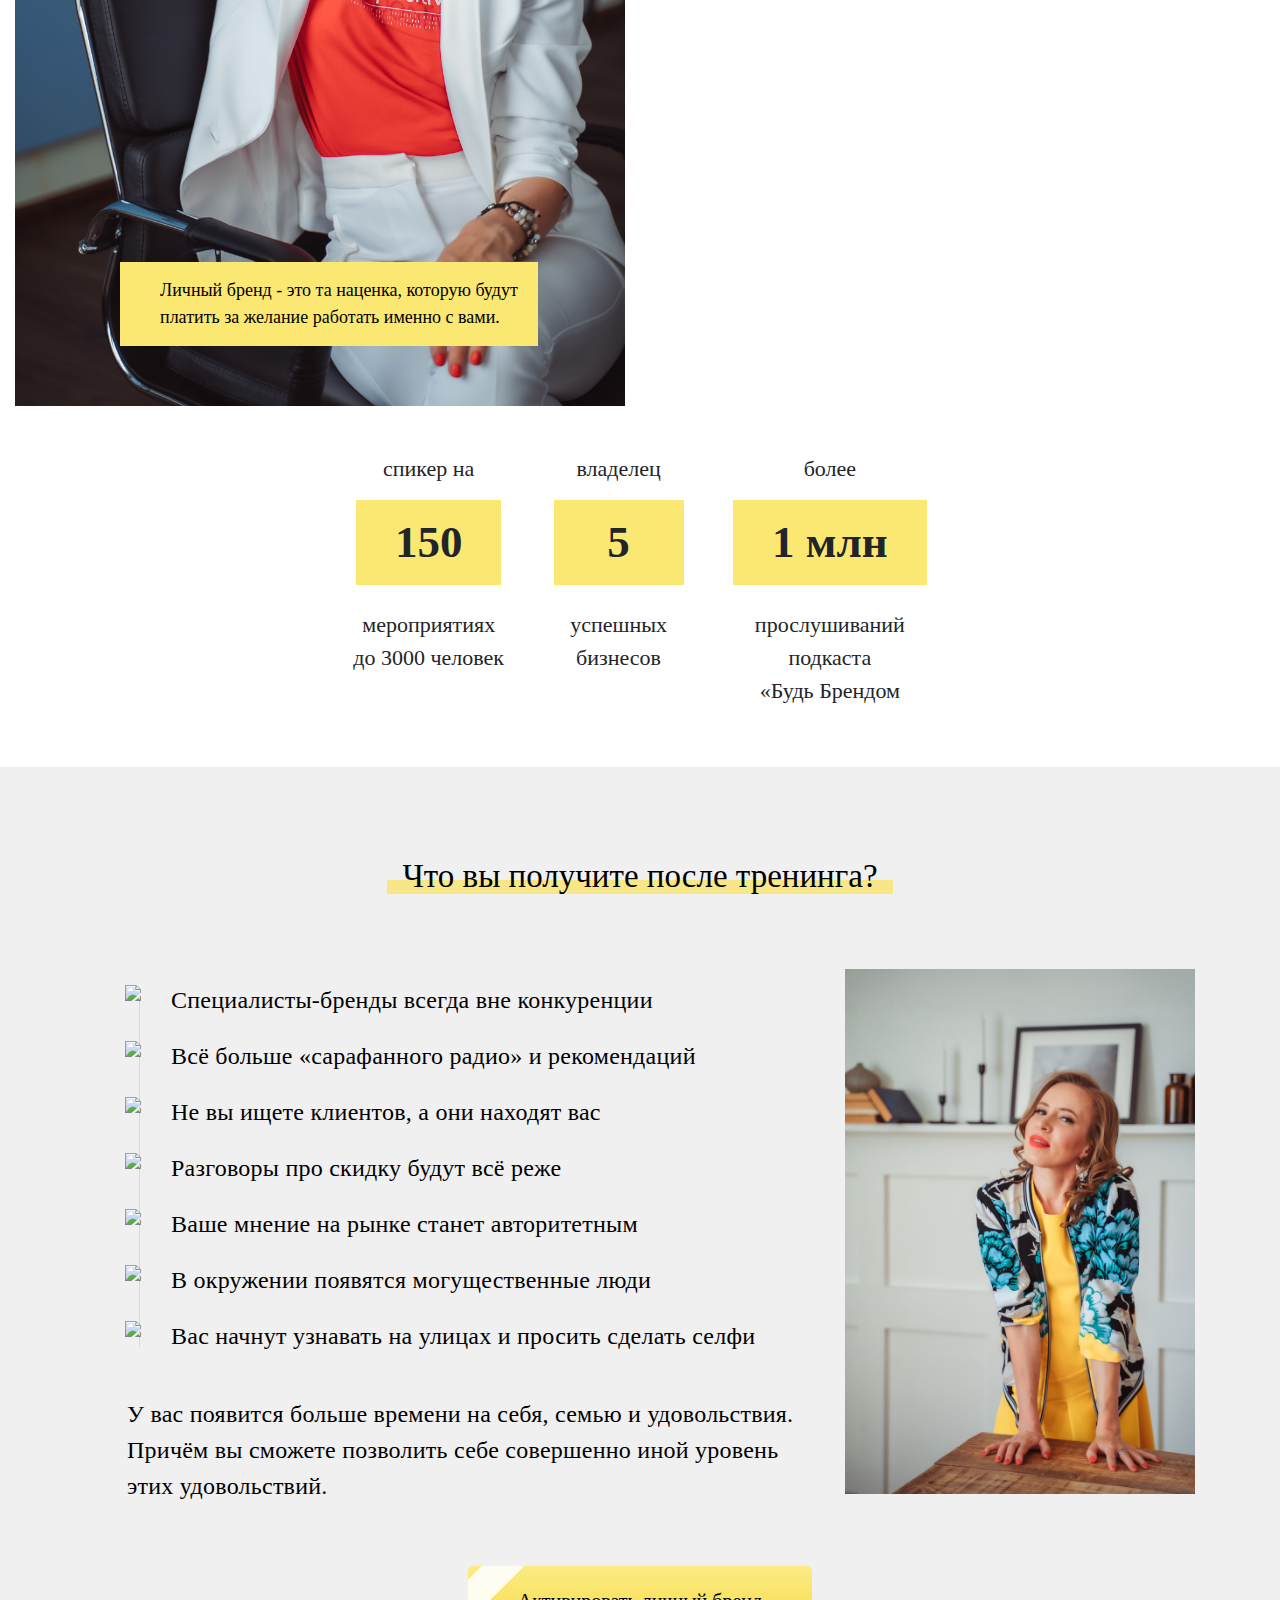
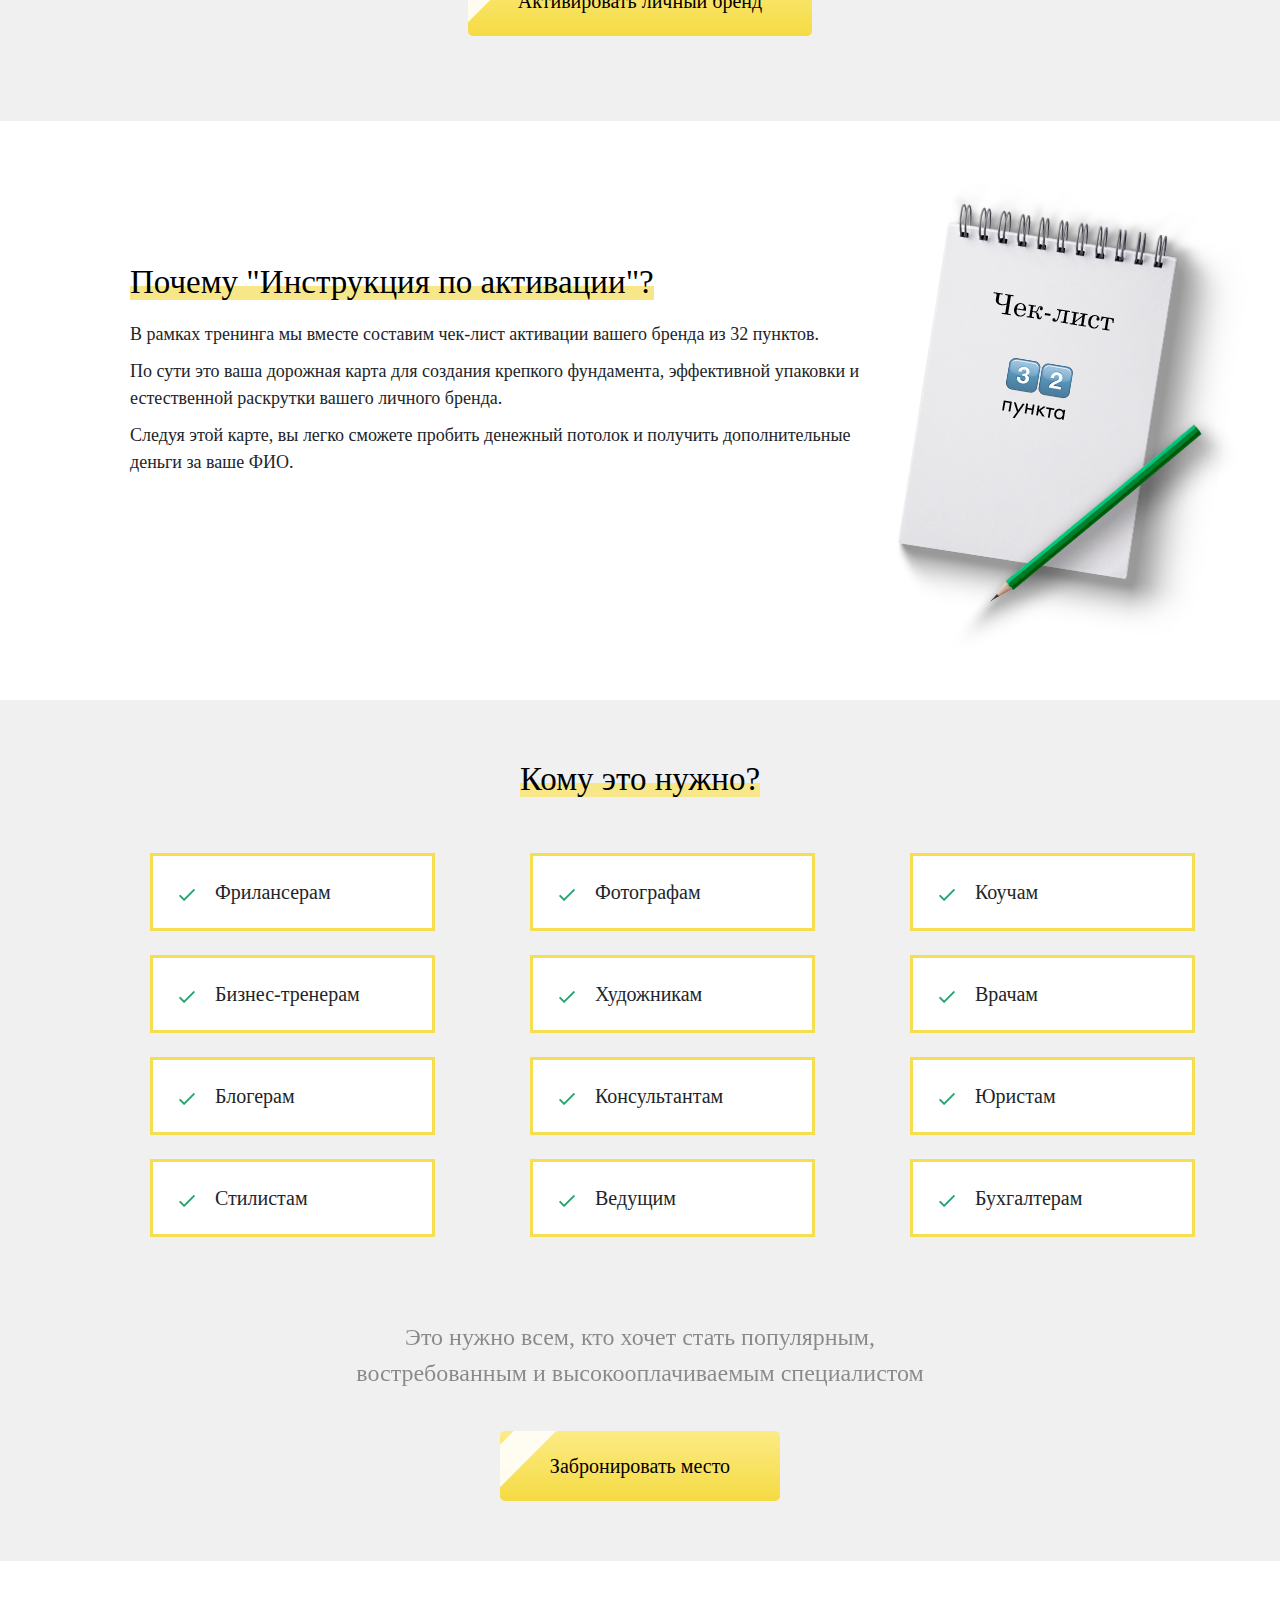
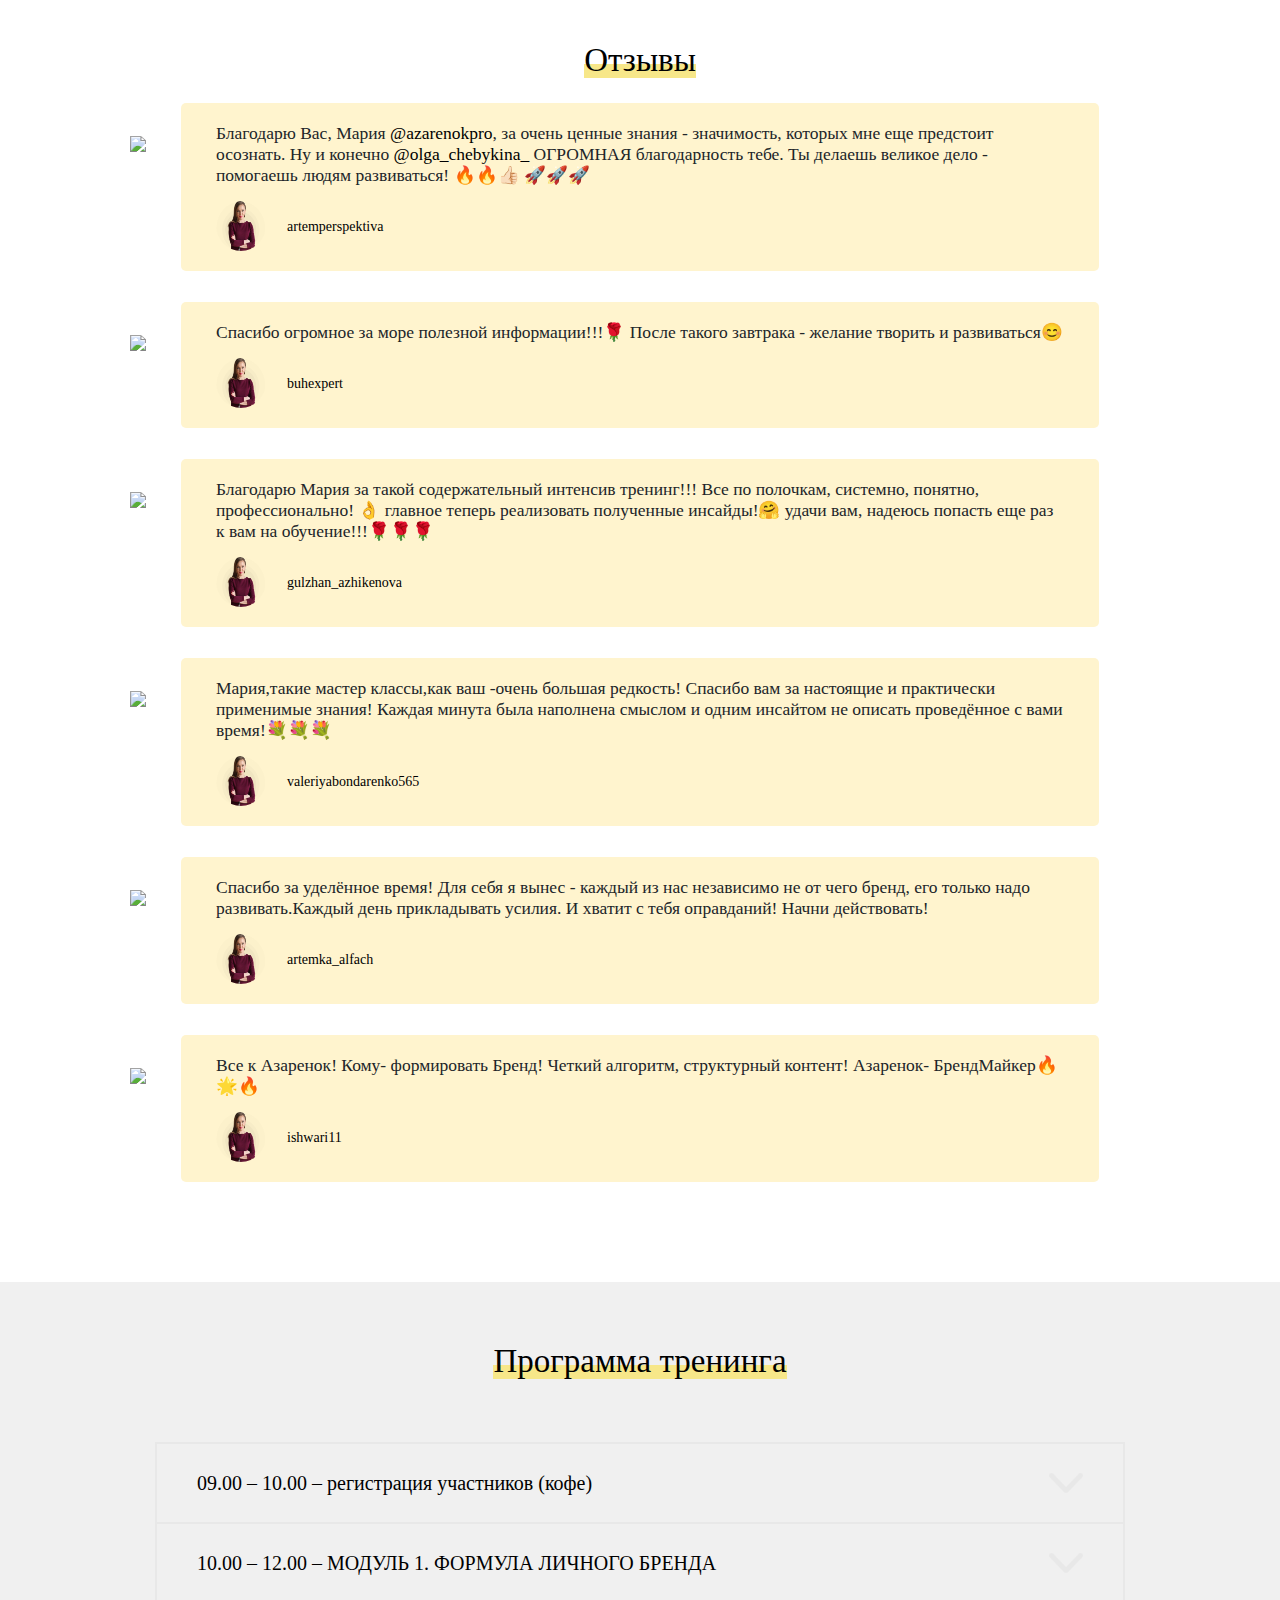
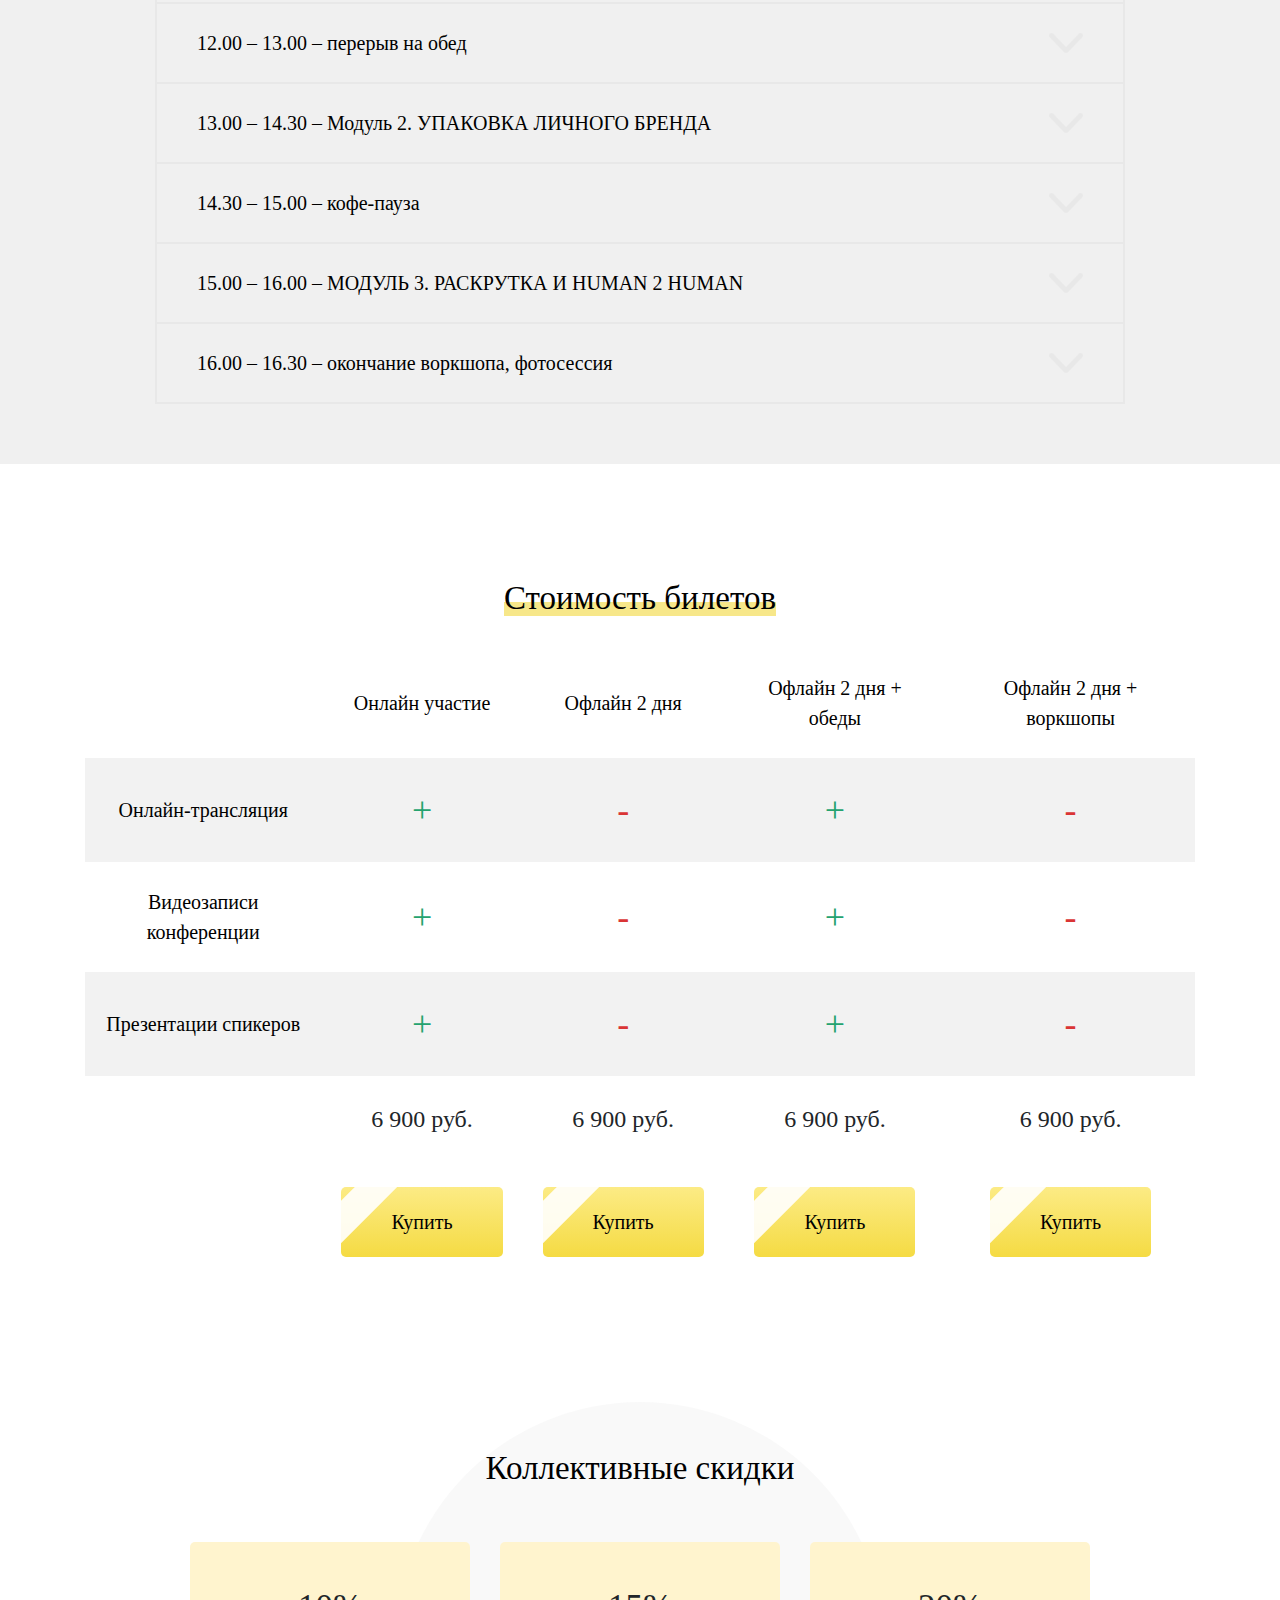
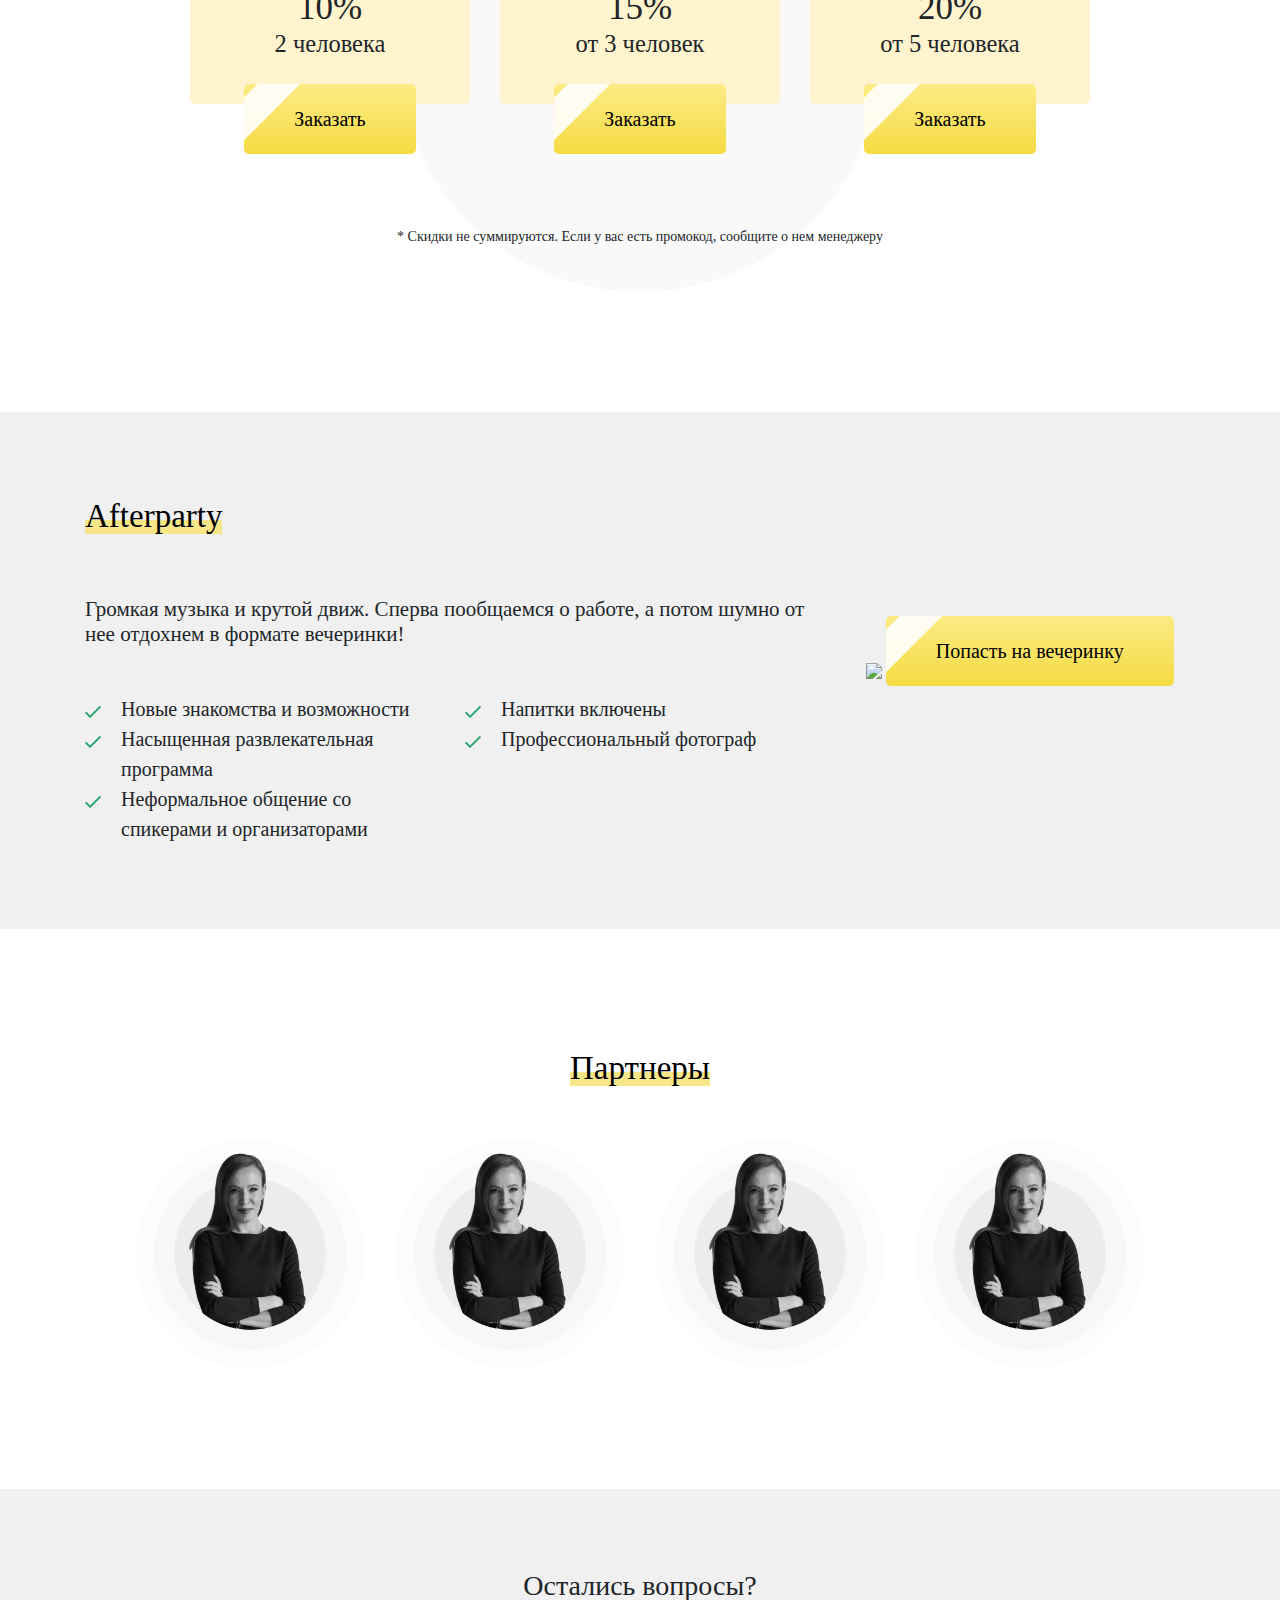
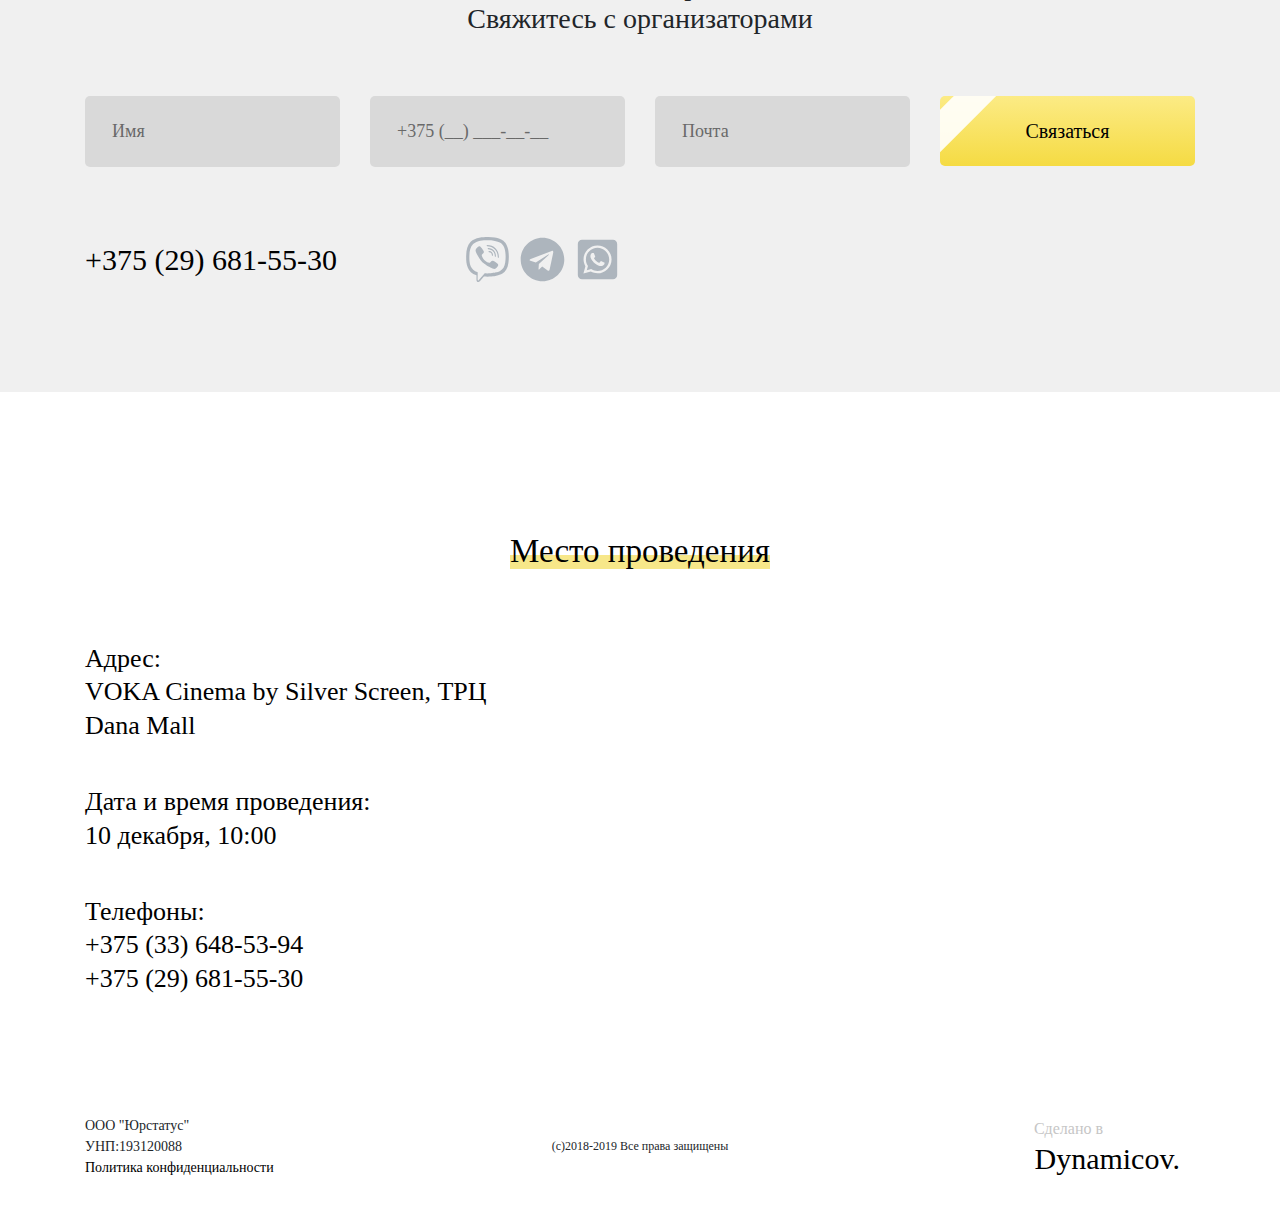
==== commit afb82066: "some fixes" ====
--- a/index.html
+++ b/index.html
@@ -52,9 +52,10 @@
                         <a href="#partners" class="map_item">Партнеры</a>
                         <a href="#q_form" class="map_item">Обратная связь</a>
                         <a href="#contacts" class="map_item">Место проведения</a>
+                        <a href="tel://+375296815530" class="phone">+375 (29) 681-55-30</a>
                     </div>	
                     
-                    <a href="tel://+375296815530" class="phone">+375 (29) 681-55-30</a>
+                    
                 </div>
             </div>
         </nav>
@@ -141,7 +142,7 @@
 
 
         <section id="wherefore" class="wherefore text-center">
-            <div>
+            <div class="bg-gray">
                     <div class="container">
                             <div class="title_wrapper">
                                 <h1 class="section_title underlined">Для чего нужен личный бренд?</h1>
@@ -206,11 +207,11 @@
         </section>
 
         <section id="author" class="author">
-                <div class="bg-gray">
+                <div>
                         <div class="container">
                                 <div class="row">
                                     <div class="col-lg-6 d-flex align-items-center justify-content-center">
-                                        <img class="img-fluid" src="assets/img/photo/author.jpg" alt="">
+                                        <img class="img-fluid author_img" src="assets/img/photo/author.jpg" alt="">
                                         <div class="quote">
                                                 <img class="quote_img" src="./assets/img/quote/quote.png" alt="">
                                                 <p><span>Личный бренд</span> - это та наценка, которую будут<br>
@@ -267,7 +268,7 @@
                             <h1 class="section_title underlined col-lg-6">Что вы получите после тренинга?</h1>
                         </div>
                         <div class="row">
-                            <div class="col-lg-9">
+                            <div class="col-lg-8">
                                 <ul class="how_container">
                                     <li class="how_item row flex-nowrap"><img class="how_bullet" src="./assets/img/what/check.png"><p>Специалисты-бренды всегда вне конкуренции</p></li>
                                     <li class="how_item row flex-nowrap"><img class="how_bullet" src="./assets/img/what/check.png"><p>Всё больше «сарафанного радио» и рекомендаций</p></li>
@@ -280,7 +281,10 @@
                                 <p class="how_item mt-5 ml-5">У вас появится больше времени на себя, семью и удовольствия.<br>Причём вы сможете позволить себе совершенно иной уровень этих удовольствий.</p>
                                 <p class="how_item"></p>
                             </div>
-                            <img class="how_ticket d-none d-lg-inline" src="./assets/img/author.png">
+                            <div class="col-lg-4 d-flex justify-content-center align-items-center">
+                                <!--<img class="how_ticket d-none d-lg-inline" src="./assets/img/what/1.jpg">-->
+                                <img class="img-fluid author_img mt-lg-5" src="./assets/img/what/1.jpg">
+                            </div>
                             <div class="col-12 text-center">
                                 <a href="" class="btn btn-primary mt-5" data-toggle="modal" data-target="#book">Активировать личный бренд</a>
                             </div>
@@ -408,30 +412,60 @@
                             <article class="slide">
                                 <img class="img-fluid mx-auto" src="assets/img/party.jpg">
                                 <div class="slide_text">
-                                    <h5>Благодарю Вас, Мария @azarenokpro, за очень ценные знания - значимость, которых мне еще предстоит осознать. Ну и конечно @olga_chebykina_ ОГРОМНАЯ благодарность тебе. Ты делаешь великое дело - помогаешь людям развиваться! 🔥🔥👍🏻 🚀🚀🚀</h5>
+                                    <h5>Благодарю Вас, Мария <a href="https://www.instagram.com/azarenokpro/">@azarenokpro</a>, за очень ценные знания - значимость, которых мне еще предстоит осознать. Ну и конечно <a href="https://www.instagram.com/olga_chebykina_/">@olga_chebykina_</a> ОГРОМНАЯ благодарность тебе. Ты делаешь великое дело - помогаешь людям развиваться! 🔥🔥👍🏻 🚀🚀🚀</h5>
                                     <div class="d-flex justify-content-start align-items-center slide_link" href="">
                                         <img src="assets/img/main/photo.png">
-                                        <a  href="" class="ml-4">artemperspektiva/</a>
+                                        <a  href="https://www.instagram.com/artemperspektiva/ (https://www.instagram.com/artemperspektiva/)" class="ml-4">artemperspektiva</a>
                                     </div>
                                 </div>
                             </article>
                             <article class="slide">
                                 <img class="img-fluid mx-auto" src="assets/img/party.jpg">
                                 <div class="slide_text">
-                                    <h5>Благодарю Вас, Мария @azarenokpro, за очень ценные знания - значимость, которых мне еще предстоит осознать. Ну и конечно @olga_chebykina_ ОГРОМНАЯ благодарность тебе. Ты делаешь великое дело - помогаешь людям развиваться! 🔥🔥👍🏻 🚀🚀🚀</h5>
+                                    <h5>Спасибо огромное за море полезной информации!!!🌹 После такого завтрака - желание творить и развиваться😊</h5>
                                     <div class="d-flex justify-content-start align-items-center slide_link" href="">
                                         <img src="assets/img/main/photo.png">
-                                        <a  href="" class="ml-4">artemperspektiva/</a>
+                                        <a  href="https://www.instagram.com/buhexpert/" class="ml-4">buhexpert</a>
                                     </div>
                                 </div>
                             </article>
                             <article class="slide">
                                 <img class="img-fluid mx-auto" src="assets/img/party.jpg">
                                 <div class="slide_text">
-                                    <h5>Благодарю Вас, Мария @azarenokpro, за очень ценные знания - значимость, которых мне еще предстоит осознать. Ну и конечно @olga_chebykina_ ОГРОМНАЯ благодарность тебе. Ты делаешь великое дело - помогаешь людям развиваться! 🔥🔥👍🏻 🚀🚀🚀</h5>
+                                    <h5>Благодарю Мария за такой содержательный интенсив тренинг!!! Все по полочкам, системно, понятно, профессионально! 👌 главное теперь реализовать полученные инсайды!🤗 удачи вам, надеюсь попасть еще раз к вам на обучение!!!🌹🌹🌹</h5>
                                     <div class="d-flex justify-content-start align-items-center slide_link" href="">
                                         <img src="assets/img/main/photo.png">
-                                        <a  href="" class="ml-4">artemperspektiva/</a>
+                                        <a  href="https://www.instagram.com/gulzhan_azhikenova/ (https://www.instagram.com/gulzhan_azhikenova/)" class="ml-4">gulzhan_azhikenova</a>
+                                    </div>
+                                </div>
+                            </article>
+                            <article class="slide">
+                                <img class="img-fluid mx-auto" src="assets/img/party.jpg">
+                                <div class="slide_text">
+                                    <h5>Мария,такие мастер классы,как ваш -очень большая редкость! Спасибо вам за настоящие и практически применимые знания! Каждая минута была наполнена смыслом и одним инсайтом не описать проведённое с вами время!💐💐💐</h5>
+                                    <div class="d-flex justify-content-start align-items-center slide_link" href="">
+                                        <img src="assets/img/main/photo.png">
+                                        <a  href="https://www.instagram.com/valeriyabondarenko565/ (https://www.instagram.com/valeriyabondarenko565/)" class="ml-4">valeriyabondarenko565</a>
+                                    </div>
+                                </div>
+                            </article>
+                            <article class="slide">
+                                <img class="img-fluid mx-auto" src="assets/img/party.jpg">
+                                <div class="slide_text">
+                                    <h5>Спасибо за уделённое время! Для себя я вынес - каждый из нас независимо не от чего бренд, его только надо развивать.Каждый день прикладывать усилия. И хватит с тебя оправданий! Начни действовать!</h5>
+                                    <div class="d-flex justify-content-start align-items-center slide_link" href="">
+                                        <img src="assets/img/main/photo.png">
+                                        <a  href="https://www.instagram.com/artemka_alfach/ (https://www.instagram.com/artemka_alfach/)" class="ml-4">artemka_alfach</a>
+                                    </div>
+                                </div>
+                            </article>
+                            <article class="slide">
+                                <img class="img-fluid mx-auto" src="assets/img/party.jpg">
+                                <div class="slide_text">
+                                    <h5>Все к Азаренок! Кому- формировать Бренд! Четкий алгоритм, структурный контент! Азаренок- БрендМайкер🔥🌟🔥</h5>
+                                    <div class="d-flex justify-content-start align-items-center slide_link" href="">
+                                        <img src="assets/img/main/photo.png">
+                                        <a  href=" https://www.instagram.com/ishwari11/ (https://www.instagram.com/ishwari11/)" class="ml-4">ishwari11</a>
                                     </div>
                                 </div>
                             </article>
@@ -470,24 +504,24 @@
                                   <img class="questions_card-img" src="./assets/img/questions/arrow.png">
                                 </div>
                                 <div class="questions_card-text">
-                                  <p>Точка Мастерства 
-Видение и глубина понимания дела через 3 уровня смыслов 
-Формула бренда и критерии правильной формулы
-Роль в нише. Как выбрать ведущую роль
-Результаты вашего бренда и ценный конечный продукт
-Компетенции человека-бренда 
-Ценности 
-Качества 
-Грани бренда 
-Отстройка
-Где рождается Уникальность?
-Легенда бренда
-Твердые факты 
-Могу ли я быть ролевой моделью?
-Ядро аудитории и Окружение человека-бренда
-Бенчмарк. Прямые и косвенные конкуренты
-Формулы позиционирования
-Монетизация. 7 типов</p>
+                                  <p>Точка Мастерства <br>
+1. Видение и глубина понимания дела через 3 уровня смыслов <br>
+2. Формула бренда и критерии правильной формулы<br>
+4. Роль в нише. Как выбрать ведущую роль<br>
+5. Результаты вашего бренда и ценный конечный продукт<br>
+6. Компетенции человека-бренда <br>
+7. Ценности <br>
+8. Качества <br>
+9. Грани бренда <br>
+10. Отстройка<br>
+11. Где рождается Уникальность?<br>
+12. Легенда бренда<br>
+13. Твердые факты <br>
+14. Могу ли я быть ролевой моделью?<br>
+15. Ядро аудитории и Окружение человека-бренда<br>
+16. Бенчмарк. Прямые и косвенные конкуренты<br>
+17. Формулы позиционирования<br>
+18. Монетизация. 7 типов</p>
                                 </div>
                               </div>
                             </div>
@@ -509,27 +543,27 @@
                                   <img class="questions_card-img" src="./assets/img/questions/arrow.png">
                                 </div>
                                 <div class="questions_card-text">
-                                  <p>Контент-маркетинг, формирование доверительных отношений и использования триггеров для усиления продаж
-этап Упаковка. Основные задачи и особенности
-Форматы контента. Суть контент- маркетинга 
-Критерии выбора точек контакта для человека- бренда
+                                  <p>1. Контент-маркетинг, формирование доверительных отношений и использования триггеров для усиления продаж<br>
+2. этап Упаковка. Основные задачи и особенности<br>
+3. Форматы контента. Суть контент- маркетинга <br>
+4. Критерии выбора точек контакта для человека- бренда<br>
 Триггеры. Искусство продавать не продавая. Триггер «Взаимная Благодарность», 
-«Высокая причина почему» 
-4 причины почему у вас не покупают
-Отправка сигнала соответствия через упаковку. Триггер «Вовлечение в обладание» 
-Доверительный маркетинг. Что это такое? 
-Первый фактор. Триггер «Авторитет» 
-Что делать, если я не эксперт? Техника «Паровозик»
-Второй фактор. Триггер «Детали», «Динамика»
-Третий фактор. Триггер «Доступный герой» 
-Четвертый фактор. Триггер «Сопричастность» 
+5. «Высокая причина почему» <br>
+6. 4 причины почему у вас не покупают<br>
+7. Отправка сигнала соответствия через упаковку. Триггер «Вовлечение в обладание» <br>
+8. Доверительный маркетинг. Что это такое? <br>
+9. Первый фактор. Триггер «Авторитет» <br>
+10. Что делать, если я не эксперт? Техника «Паровозик»<br>
+11. Второй фактор. Триггер «Детали», «Динамика»<br>
+12. Третий фактор. Триггер «Доступный герой» <br>
+13. Четвертый фактор. Триггер «Сопричастность» <br>
 Обработка возражений через контент. Триггер «Я знаю, что вы думаете», «Демонстрация недостатков», «Гарантия возврата» , «Шаг за шагом» 
-Фишки контент- маркетинга. Триггер «Открытая петля» 
-Инстаграм: С чего начать? Надо ли вести 2 аккаунта?
-Оформление инстапрофиля для человека- бренда 
-Где брать идеи для постов
-Сториз - смысл, возможности, стиль
-Прямые эфиры. О чем и с чего начать? </p>
+Фишки контент- маркетинга. <br>14. Триггер «Открытая петля» <br>
+15. Инстаграм: С чего начать? Надо ли вести 2 аккаунта?<br>
+16. Оформление инстапрофиля для человека- бренда <br>
+17. Где брать идеи для постов<br>
+18. Сториз - смысл, возможности, стиль<br>
+19. Прямые эфиры. О чем и с чего начать? </p>
                                 </div>
                               </div>
                             </div>
@@ -551,17 +585,17 @@
                                   <img class="questions_card-img" src="./assets/img/questions/arrow.png">
                                 </div>
                                 <div class="questions_card-text">
-                                  <p>МАРКЕТИНГ
-Вовлечение в Инстаграм- как сделать так, чтобы аудитория реагировала на ваши посты
-Органический трафик. 15 способов как бесплатно приводить новый трафик.
-Нетворкинг. Что это такое? Как использовать события? 
-Искусство светской беседы. Техника «Морской бой» 
-Follow up. Как переводить знакомства в партнерства.
-Адвокаты бренда 
-Как собирать отзывы 
-Продвижение через экспертный статус: консалтинг, спикерство, собственные события
-Партнерские программы, кросс-промо и коллаборации 
-Марафоны, найти или создать свой? 
+                                  <p>1. МАРКЕТИНГ
+Вовлечение в Инстаграм- как сделать так, чтобы аудитория реагировала на ваши посты<br>
+2. Органический трафик. 15 способов как бесплатно приводить новый трафик.<br>
+3. Нетворкинг. Что это такое? Как использовать события? <br>
+4. Искусство светской беседы. Техника «Морской бой» <br>
+5. Follow up. Как переводить знакомства в партнерства.<br>
+6. Адвокаты бренда <br>
+7. Как собирать отзывы <br>
+8. Продвижение через экспертный статус: консалтинг, спикерство, собственные события<br>
+9. Партнерские программы, кросс-промо и коллаборации <br>
+10. Марафоны, найти или создать свой? 
 </p>
                                 </div>
                               </div>
@@ -879,13 +913,13 @@
                     </div>
                     <div class="col-lg-4 col-md-6 justify-content-center justify-content-md-start d-flex flex-row">
                         <a class="social_link" href="">
-                            <img class="social_img" src="./assets/img/q_form/viber.svg">
+                            <svg aria-hidden="true" class="social_img" focusable="false" data-prefix="fab" data-icon="viber" role="img" xmlns="http://www.w3.org/2000/svg" viewBox="0 0 512 512" class="svg-inline--fa fa-viber fa-w-16 fa-3x"><path fill="currentColor" d="M444 49.9C431.3 38.2 379.9.9 265.3.4c0 0-135.1-8.1-200.9 52.3C27.8 89.3 14.9 143 13.5 209.5c-1.4 66.5-3.1 191.1 117 224.9h.1l-.1 51.6s-.8 20.9 13 25.1c16.6 5.2 26.4-10.7 42.3-27.8 8.7-9.4 20.7-23.2 29.8-33.7 82.2 6.9 145.3-8.9 152.5-11.2 16.6-5.4 110.5-17.4 125.7-142 15.8-128.6-7.6-209.8-49.8-246.5zM457.9 287c-12.9 104-89 110.6-103 115.1-6 1.9-61.5 15.7-131.2 11.2 0 0-52 62.7-68.2 79-5.3 5.3-11.1 4.8-11-5.7 0-6.9.4-85.7.4-85.7-.1 0-.1 0 0 0-101.8-28.2-95.8-134.3-94.7-189.8 1.1-55.5 11.6-101 42.6-131.6 55.7-50.5 170.4-43 170.4-43 96.9.4 143.3 29.6 154.1 39.4 35.7 30.6 53.9 103.8 40.6 211.1zm-139-80.8c.4 8.6-12.5 9.2-12.9.6-1.1-22-11.4-32.7-32.6-33.9-8.6-.5-7.8-13.4.7-12.9 27.9 1.5 43.4 17.5 44.8 46.2zm20.3 11.3c1-42.4-25.5-75.6-75.8-79.3-8.5-.6-7.6-13.5.9-12.9 58 4.2 88.9 44.1 87.8 92.5-.1 8.6-13.1 8.2-12.9-.3zm47 13.4c.1 8.6-12.9 8.7-12.9.1-.6-81.5-54.9-125.9-120.8-126.4-8.5-.1-8.5-12.9 0-12.9 73.7.5 133 51.4 133.7 139.2zM374.9 329v.2c-10.8 19-31 40-51.8 33.3l-.2-.3c-21.1-5.9-70.8-31.5-102.2-56.5-16.2-12.8-31-27.9-42.4-42.4-10.3-12.9-20.7-28.2-30.8-46.6-21.3-38.5-26-55.7-26-55.7-6.7-20.8 14.2-41 33.3-51.8h.2c9.2-4.8 18-3.2 23.9 3.9 0 0 12.4 14.8 17.7 22.1 5 6.8 11.7 17.7 15.2 23.8 6.1 10.9 2.3 22-3.7 26.6l-12 9.6c-6.1 4.9-5.3 14-5.3 14s17.8 67.3 84.3 84.3c0 0 9.1.8 14-5.3l9.6-12c4.6-6 15.7-9.8 26.6-3.7 14.7 8.3 33.4 21.2 45.8 32.9 7 5.7 8.6 14.4 3.8 23.6z" class=""></path></svg>
                         </a>
                         <a class="social_link" href="">
-                            <img class="social_img" src="./assets/img/q_form/telegram.svg">
+                            <svg class="social_img" aria-hidden="true" focusable="false" data-prefix="fab" data-icon="telegram" role="img" xmlns="http://www.w3.org/2000/svg" viewBox="0 0 496 512" class="svg-inline--fa fa-telegram fa-w-16 fa-3x"><path fill="currentColor" d="M248 8C111 8 0 119 0 256s111 248 248 248 248-111 248-248S385 8 248 8zm121.8 169.9l-40.7 191.8c-3 13.6-11.1 16.9-22.4 10.5l-62-45.7-29.9 28.8c-3.3 3.3-6.1 6.1-12.5 6.1l4.4-63.1 114.9-103.8c5-4.4-1.1-6.9-7.7-2.5l-142 89.4-61.2-19.1c-13.3-4.2-13.6-13.3 2.8-19.7l239.1-92.2c11.1-4 20.8 2.7 17.2 19.5z" class=""></path></svg>
                         </a>
                         <a class="social_link" href="">
-                            <img class="social_img" src="./assets/img/q_form/whatsapp.svg">
+                            <svg aria-hidden="true" class="social_img" focusable="false" data-prefix="fab" data-icon="whatsapp-square" role="img" xmlns="http://www.w3.org/2000/svg" viewBox="0 0 448 512" class="svg-inline--fa fa-whatsapp-square fa-w-14 fa-3x"><path fill="currentColor" d="M224 122.8c-72.7 0-131.8 59.1-131.9 131.8 0 24.9 7 49.2 20.2 70.1l3.1 5-13.3 48.6 49.9-13.1 4.8 2.9c20.2 12 43.4 18.4 67.1 18.4h.1c72.6 0 133.3-59.1 133.3-131.8 0-35.2-15.2-68.3-40.1-93.2-25-25-58-38.7-93.2-38.7zm77.5 188.4c-3.3 9.3-19.1 17.7-26.7 18.8-12.6 1.9-22.4.9-47.5-9.9-39.7-17.2-65.7-57.2-67.7-59.8-2-2.6-16.2-21.5-16.2-41s10.2-29.1 13.9-33.1c3.6-4 7.9-5 10.6-5 2.6 0 5.3 0 7.6.1 2.4.1 5.7-.9 8.9 6.8 3.3 7.9 11.2 27.4 12.2 29.4s1.7 4.3.3 6.9c-7.6 15.2-15.7 14.6-11.6 21.6 15.3 26.3 30.6 35.4 53.9 47.1 4 2 6.3 1.7 8.6-1 2.3-2.6 9.9-11.6 12.5-15.5 2.6-4 5.3-3.3 8.9-2 3.6 1.3 23.1 10.9 27.1 12.9s6.6 3 7.6 4.6c.9 1.9.9 9.9-2.4 19.1zM400 32H48C21.5 32 0 53.5 0 80v352c0 26.5 21.5 48 48 48h352c26.5 0 48-21.5 48-48V80c0-26.5-21.5-48-48-48zM223.9 413.2c-26.6 0-52.7-6.7-75.8-19.3L64 416l22.5-82.2c-13.9-24-21.2-51.3-21.2-79.3C65.4 167.1 136.5 96 223.9 96c42.4 0 82.2 16.5 112.2 46.5 29.9 30 47.9 69.8 47.9 112.2 0 87.4-72.7 158.5-160.1 158.5z" class=""></path></svg>
                         </a>
                     </div>
                 </div>
--- a/assets/css/style.css
+++ b/assets/css/style.css
@@ -495,7 +495,7 @@
 
   .main_img {
     width: auto;
-    right: -7%;
+    right: -14%;
   }
 }
 
@@ -532,7 +532,7 @@
 
 .level {
   padding-top: 120px;
-  padding-bottom: 180px;
+  padding-bottom: 40px;
 }
 
 .level .section_title span {
@@ -597,6 +597,10 @@
 
 .wherefore .btn {
   margin-top: 70px;
+}
+
+.wherefore .bg-gray {
+  padding: 70px 0;
 }
 
 .wherefore {
@@ -988,7 +992,7 @@
 /* how */
 
 .how {
-  padding: 120px 0 85px 0;
+  padding: 90px 0 85px 0;
 }
 
 .how_container {
@@ -1417,9 +1421,14 @@
 /* contacts */
 
 .social_img {
-  width: 60px;
-  height: 60px;
+  width: 45px;
+  height: 45px;
   margin-right: 10px;
+  color: rgb(173, 181, 189);
+}
+
+.social_img:hover, .social_img:focus {
+  color: rgb(126, 132, 136);
 }
 
 .social_link:hover {
@@ -1895,6 +1904,15 @@
     left: calc(50% - 200px);
   }
 
+  .author .bg-gray {
+    padding: 30px 0;
+  }
+
+  .author_img {
+    max-height: 500px;
+    margin: 0 auto;
+  }
+
   .level .title_wrapper {
     margin-bottom: 50px;
   }
@@ -2041,6 +2059,10 @@
   .who_item .list_item {
     margin-left: 0;
   }
+  
+  .video .right {
+    display: none;
+  }
 
   .how_container::before {
     height: 350px;
@@ -2160,7 +2182,7 @@
 
   .level {
     padding-top: 80px;
-    padding-bottom: 120px;
+    padding-bottom: 0px;
   }
 
   .what_subtitle, .what_afterword, .who_afterword, .level_item p {
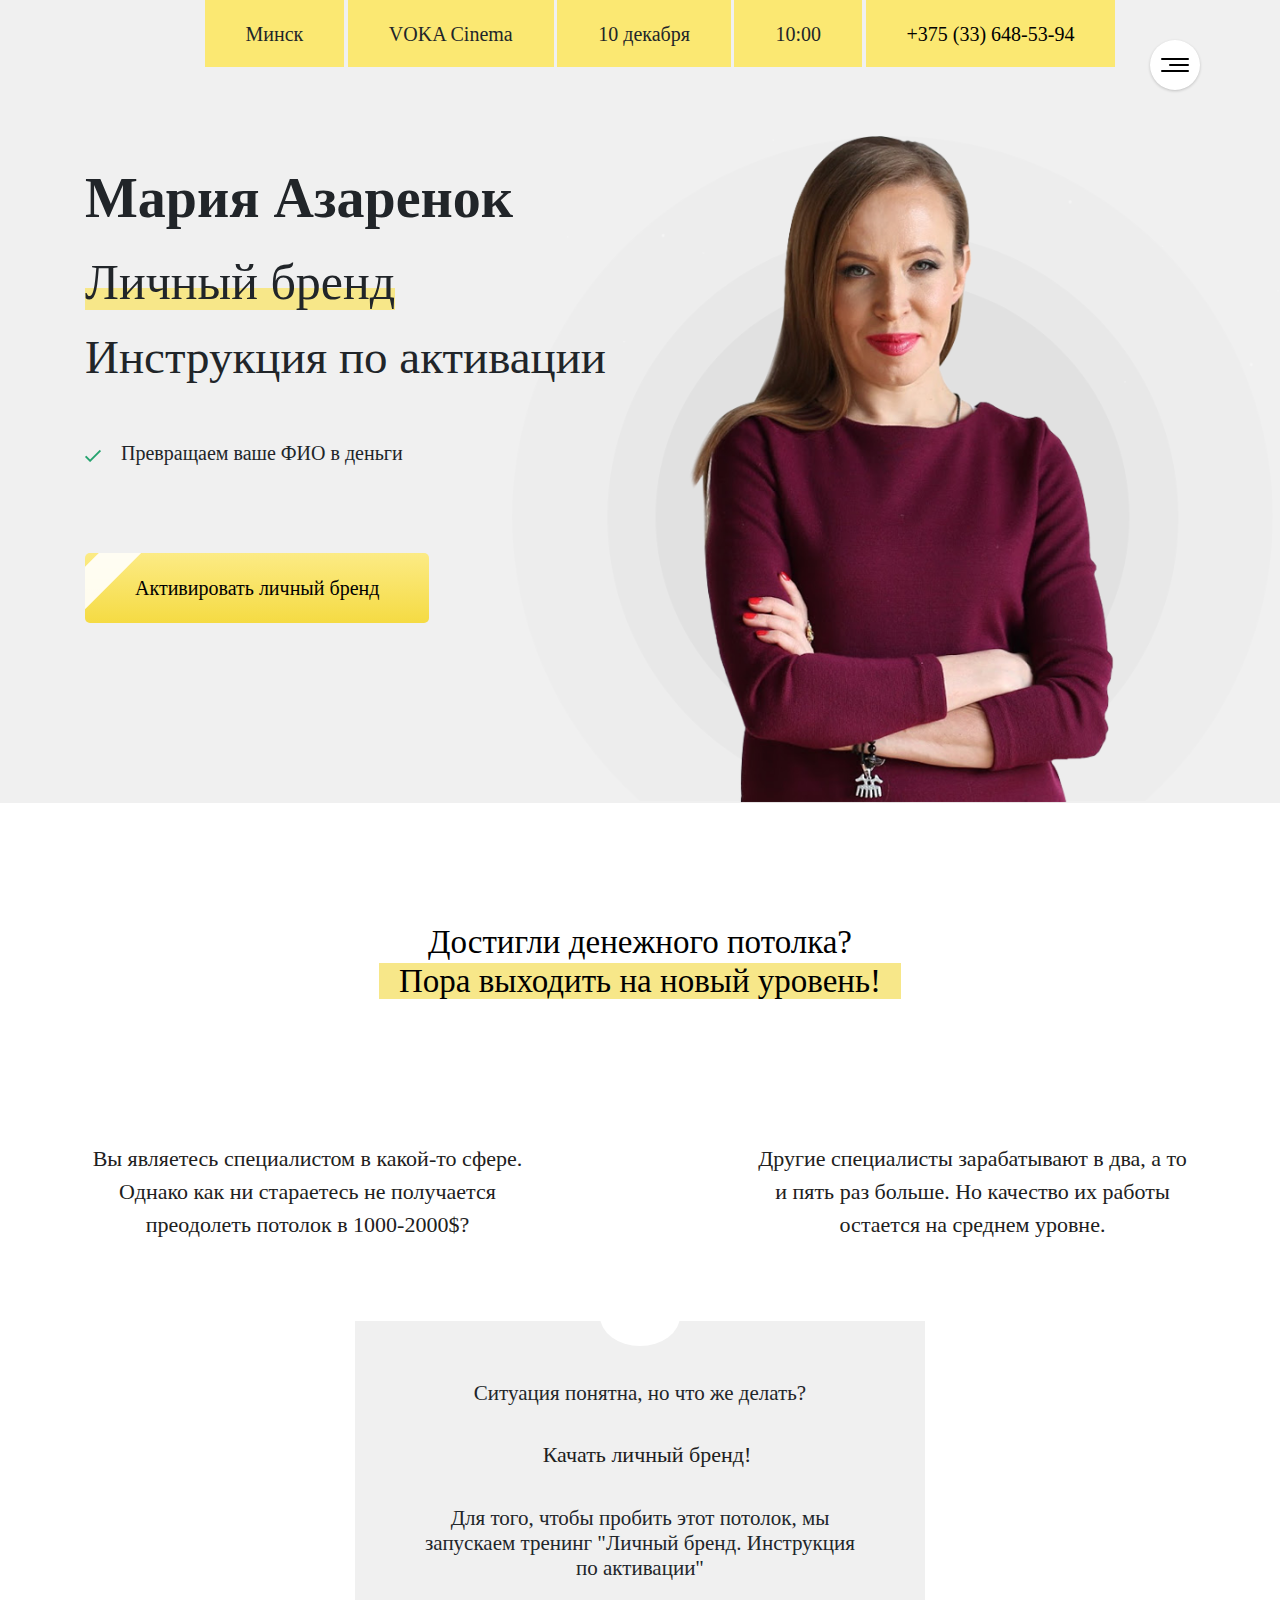
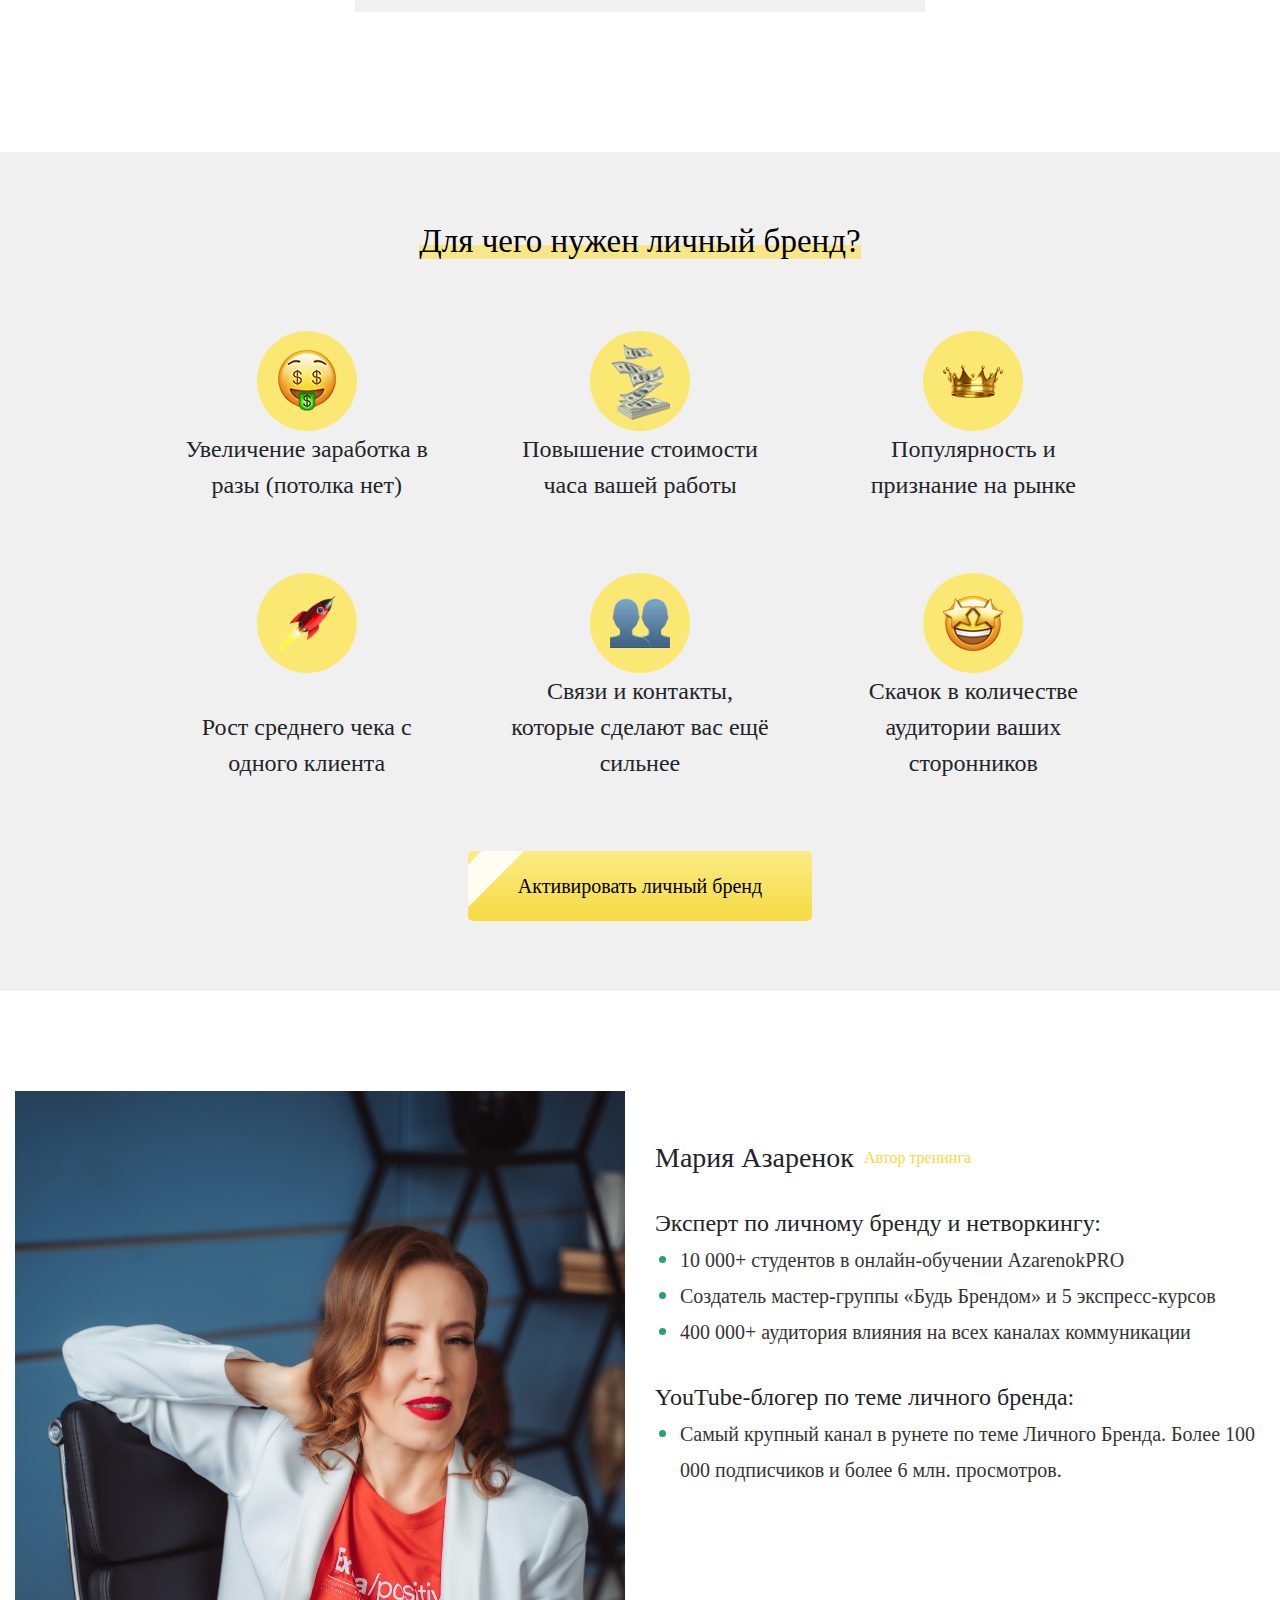
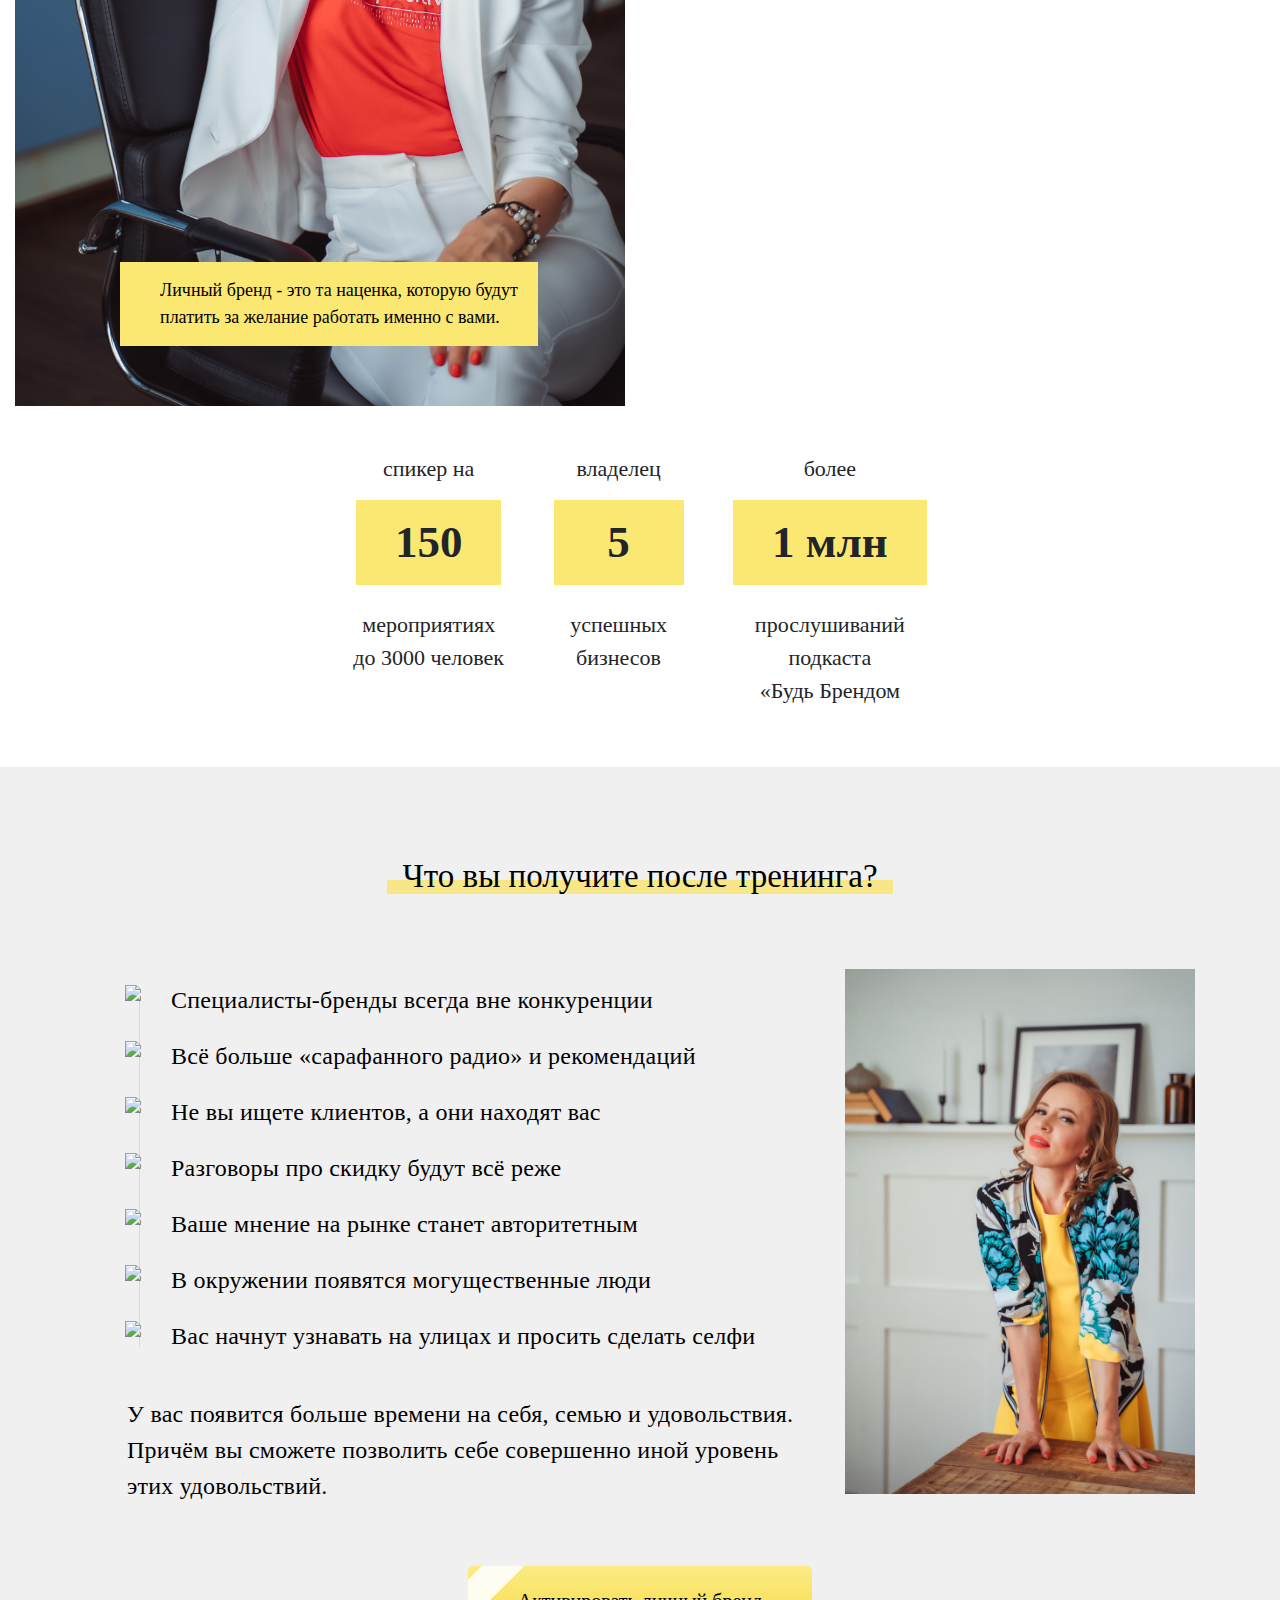
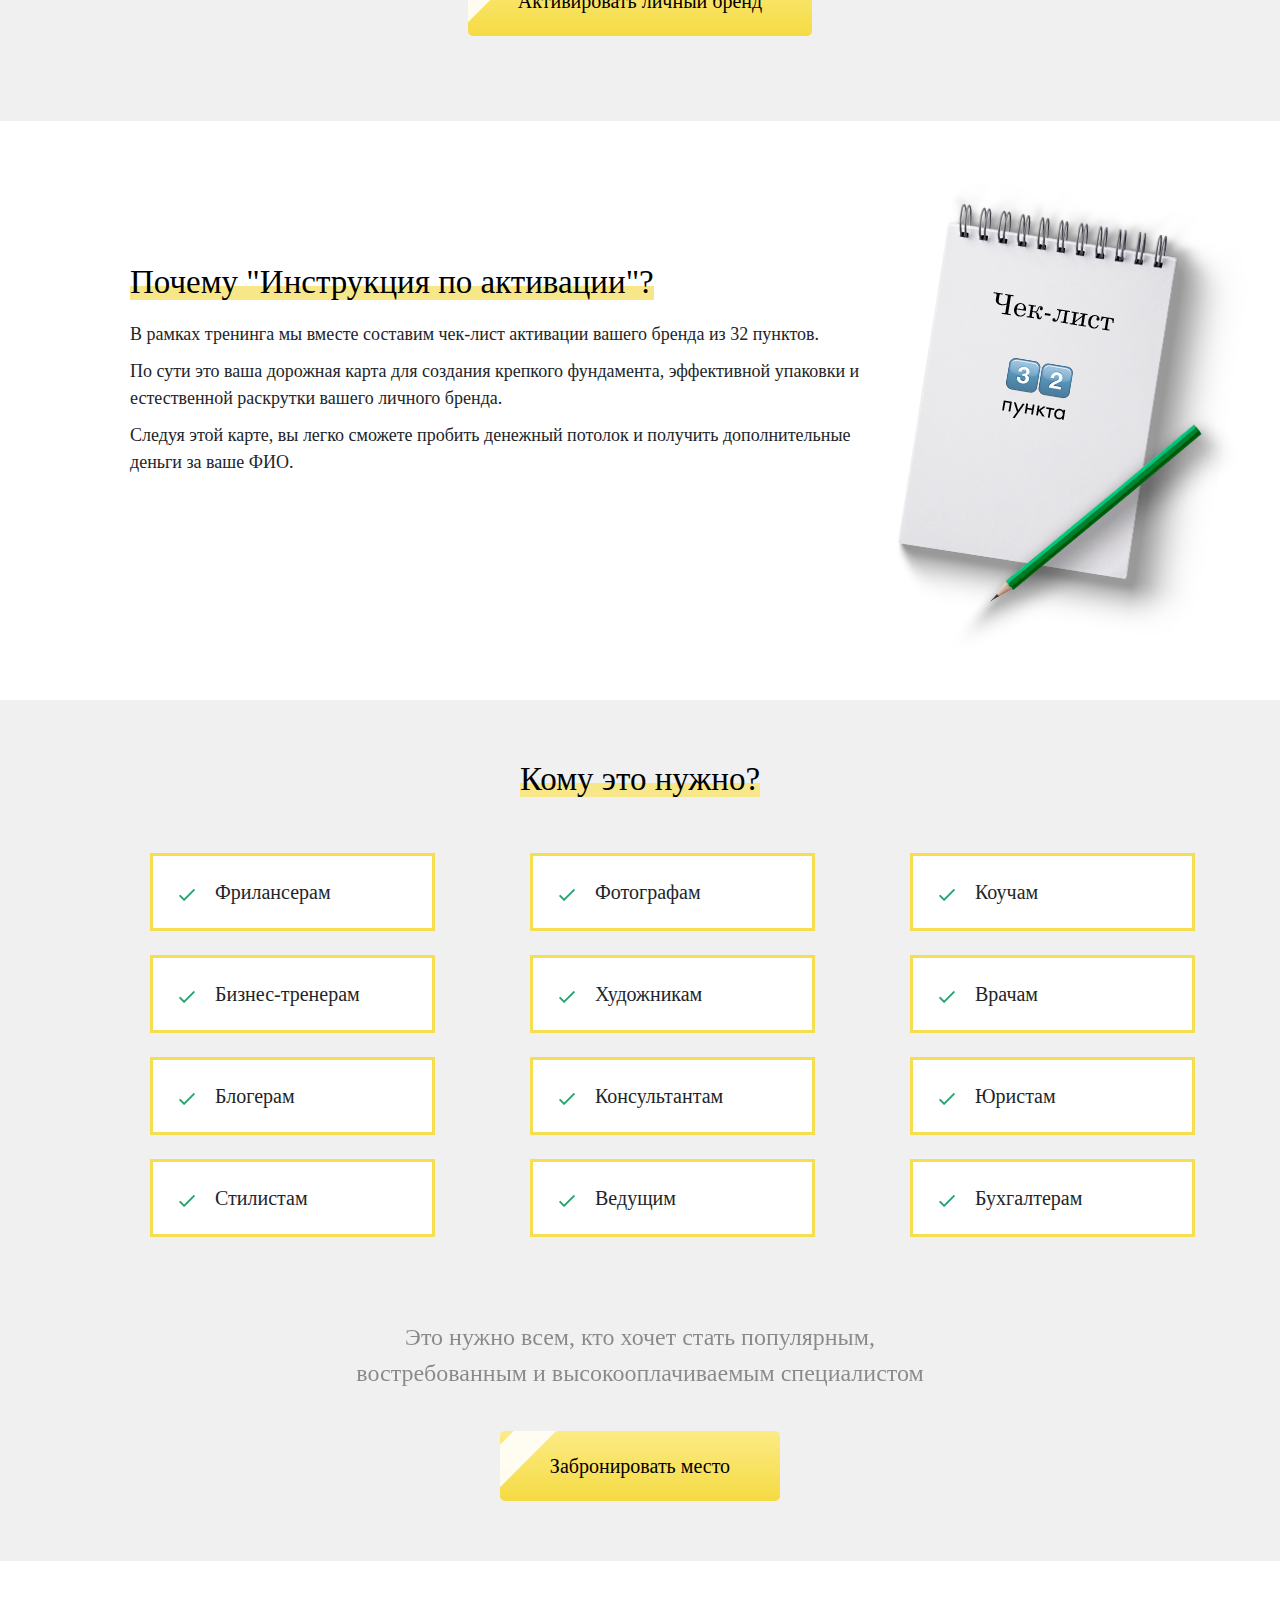
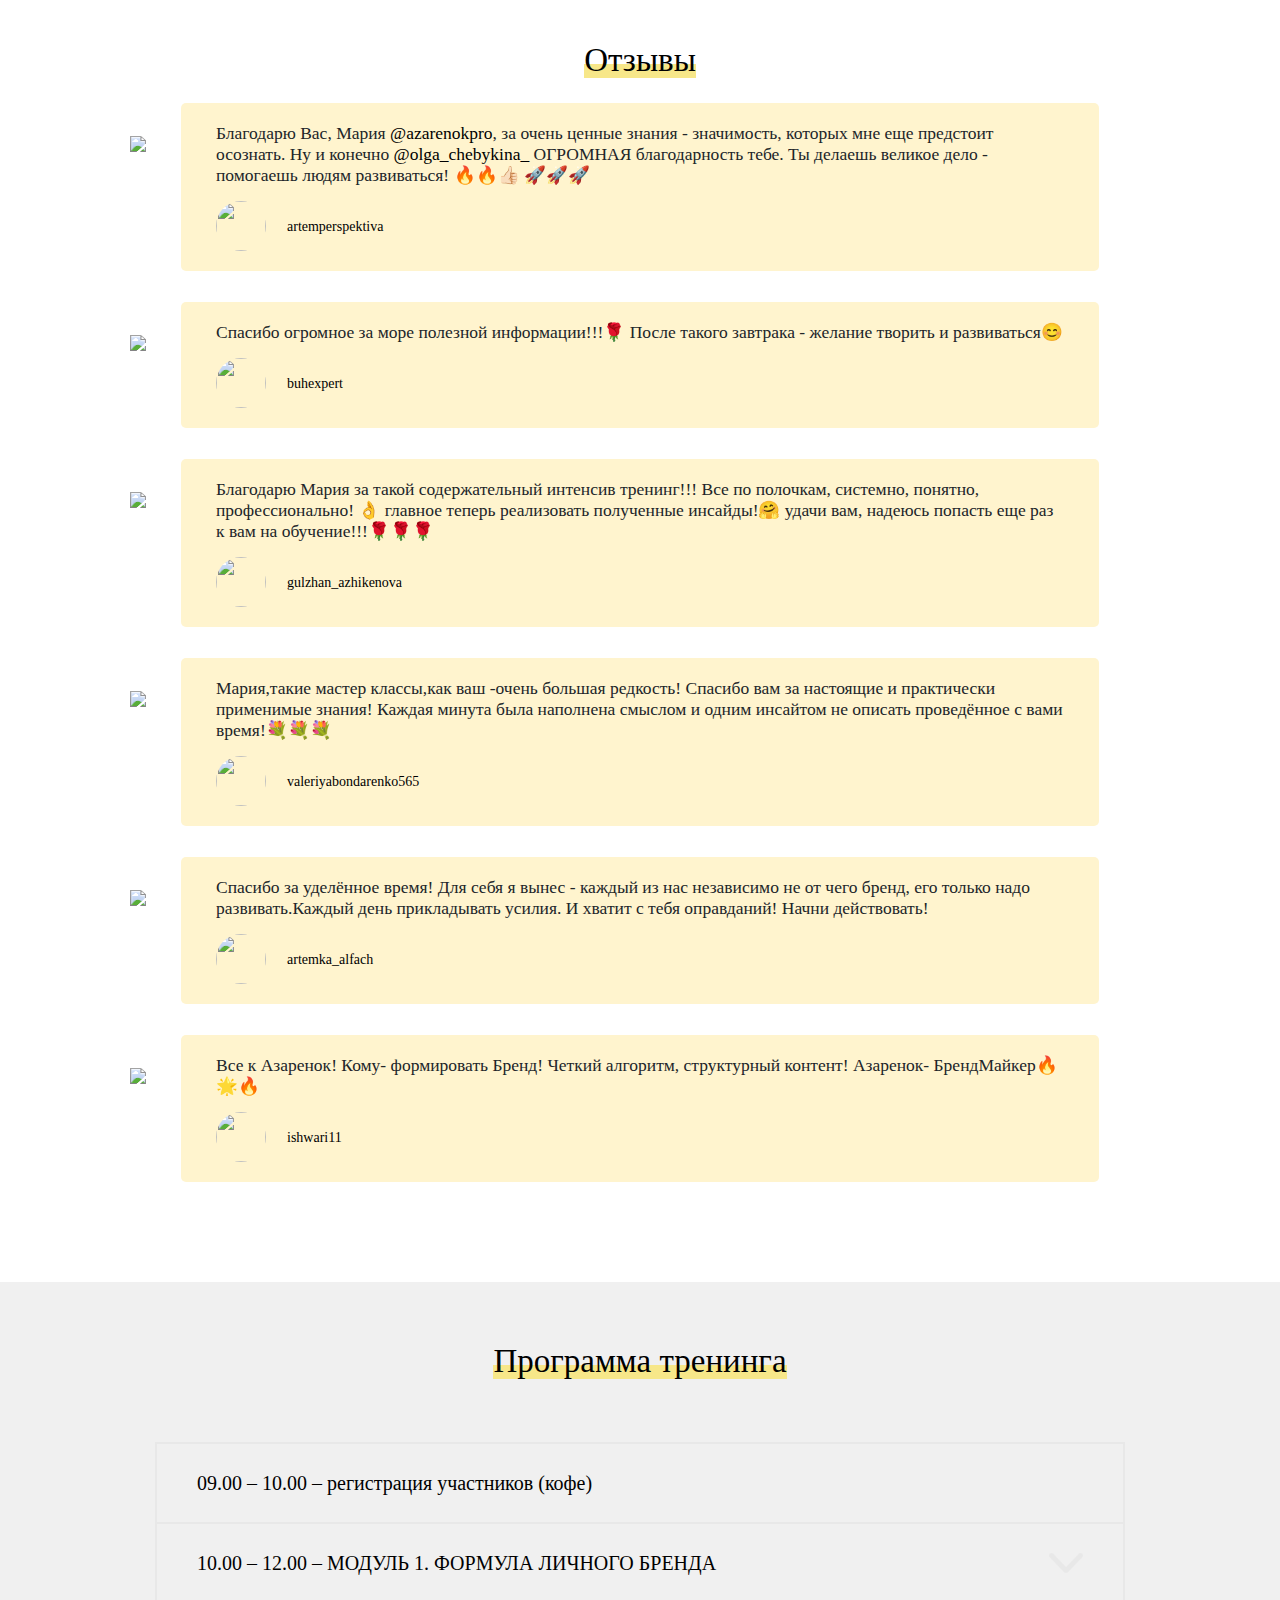
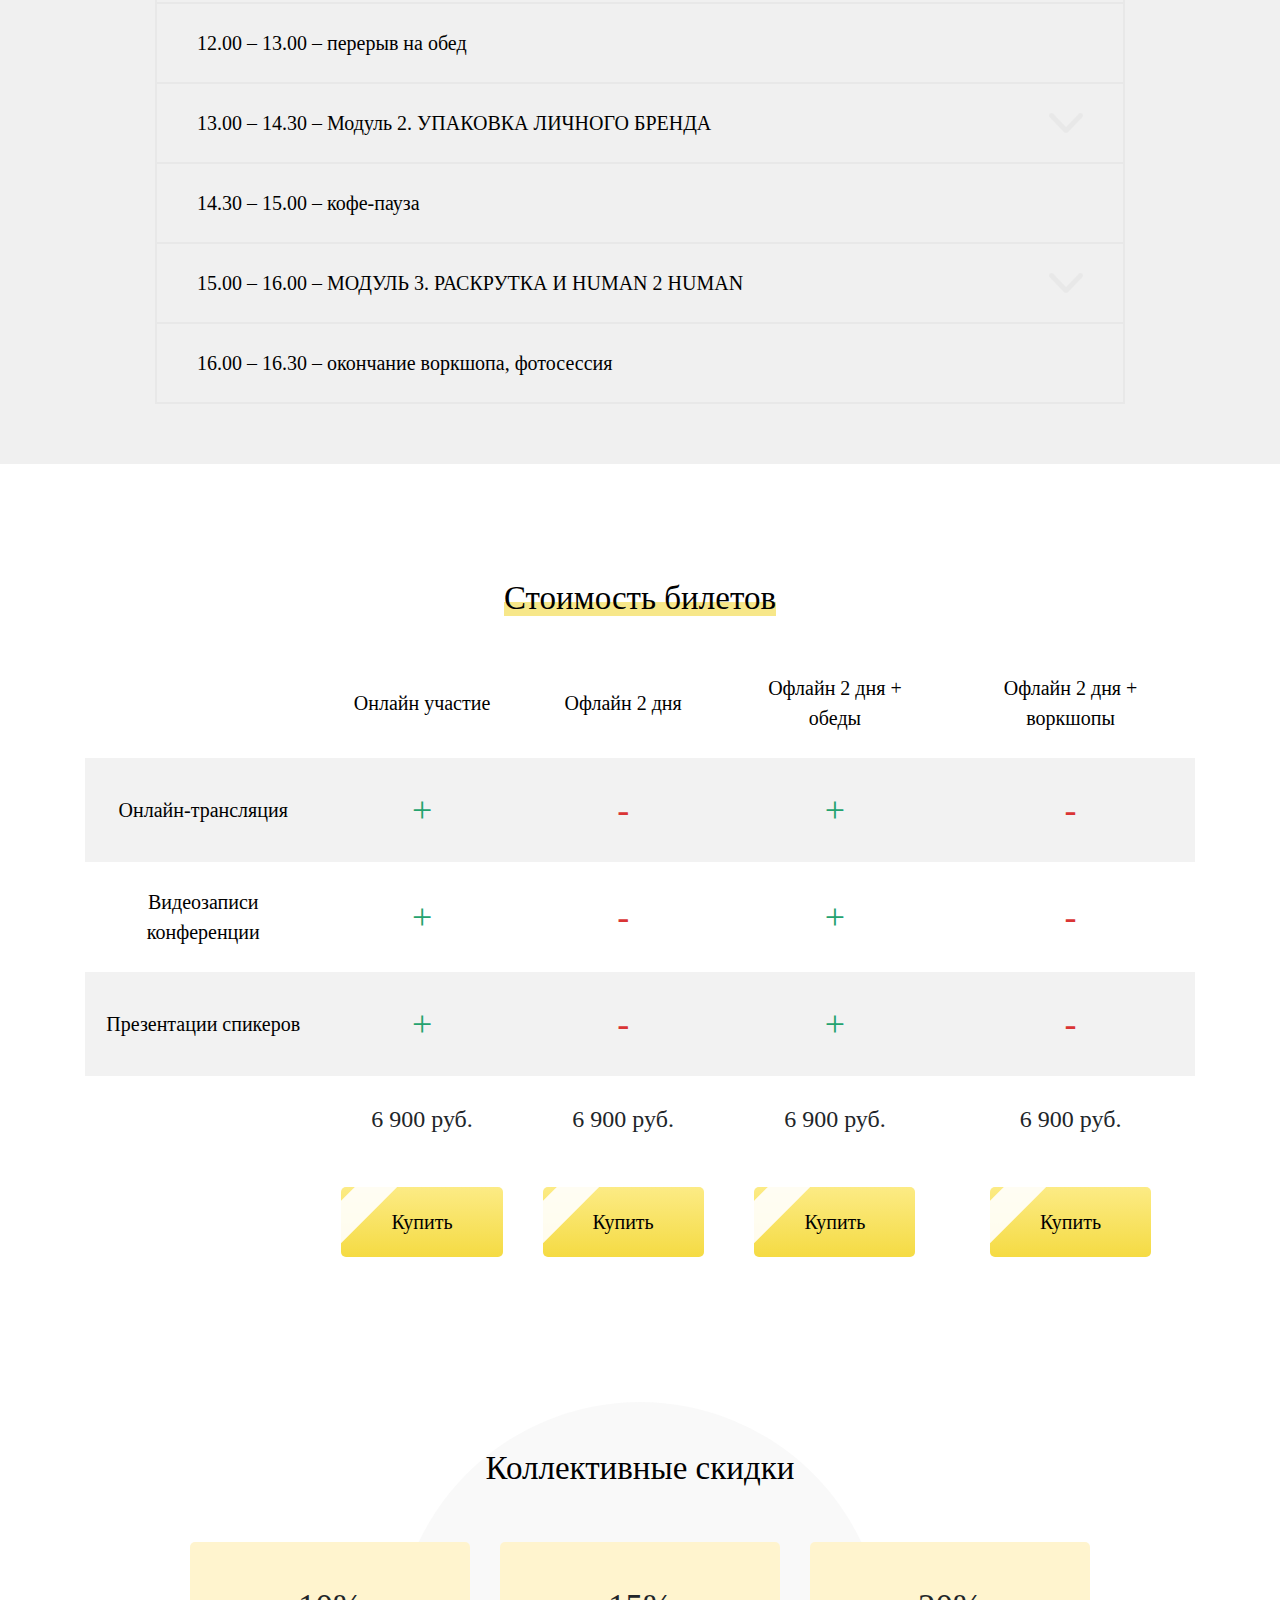
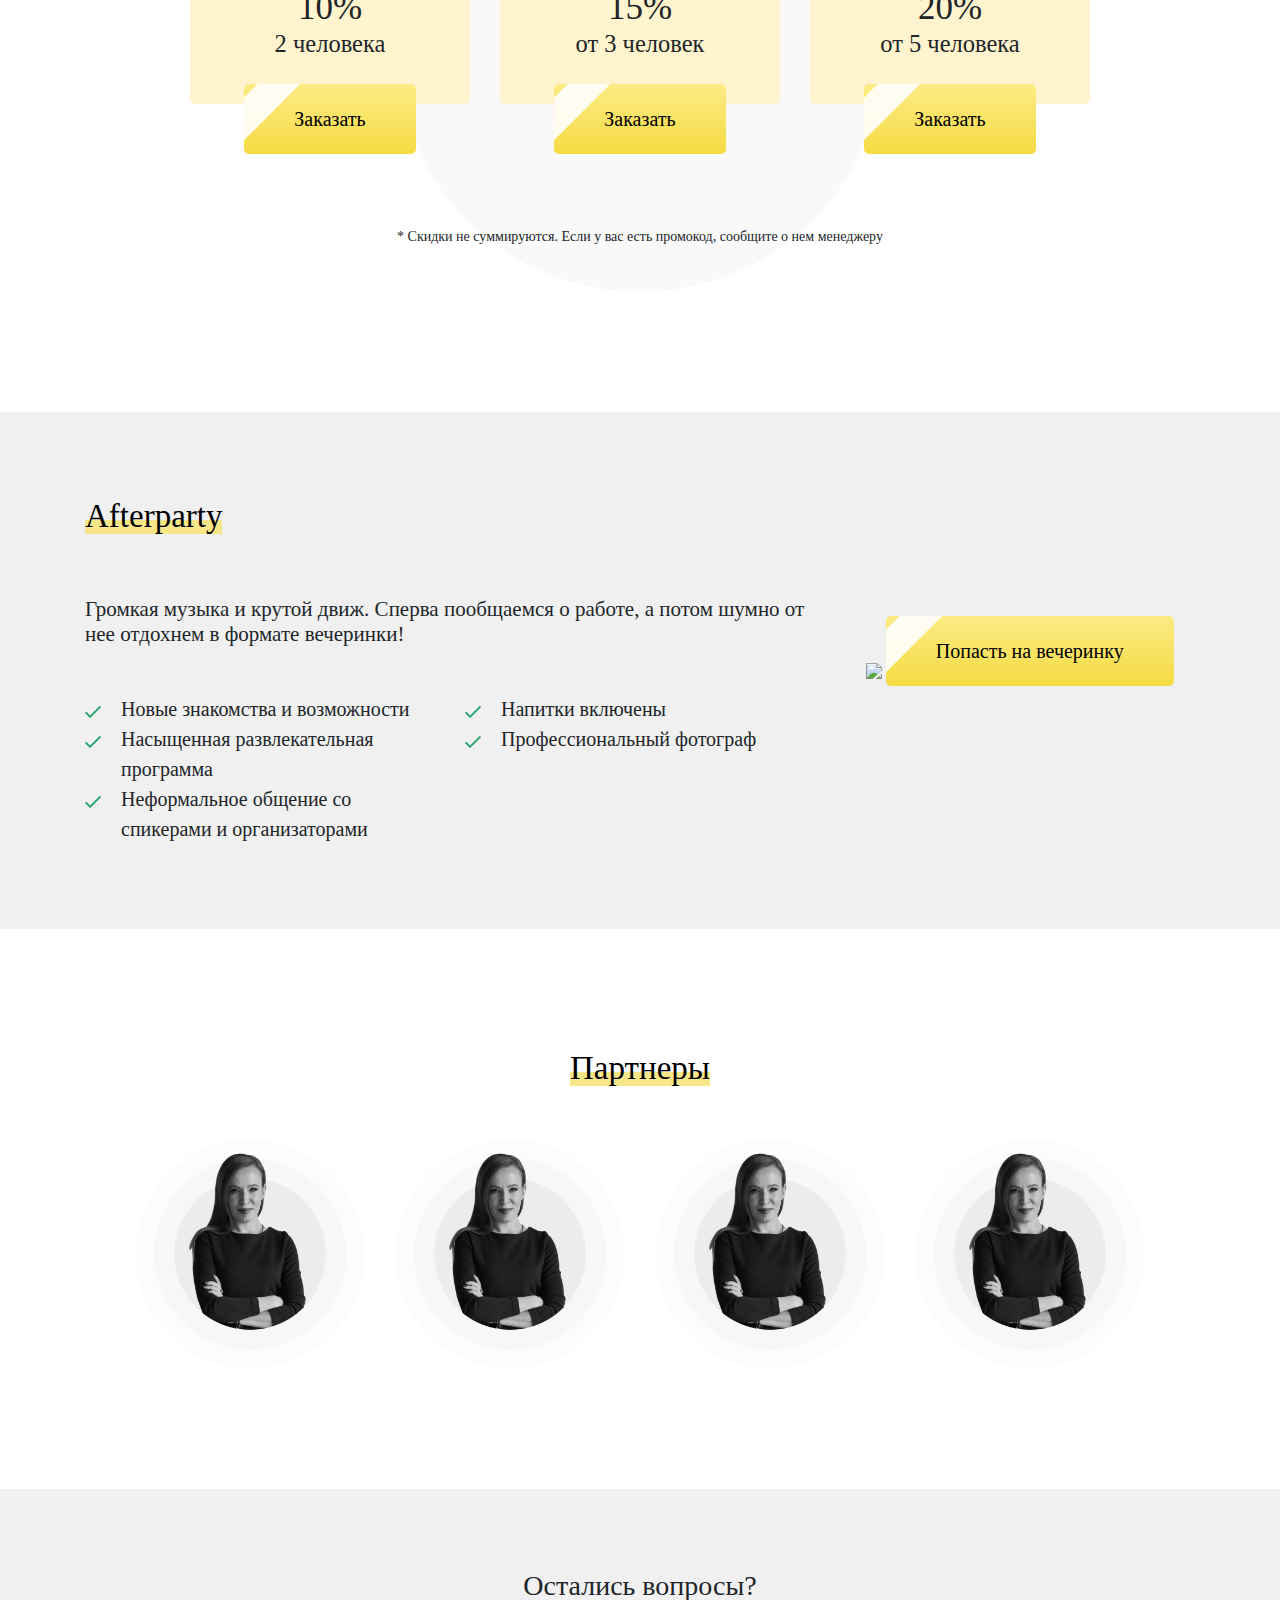
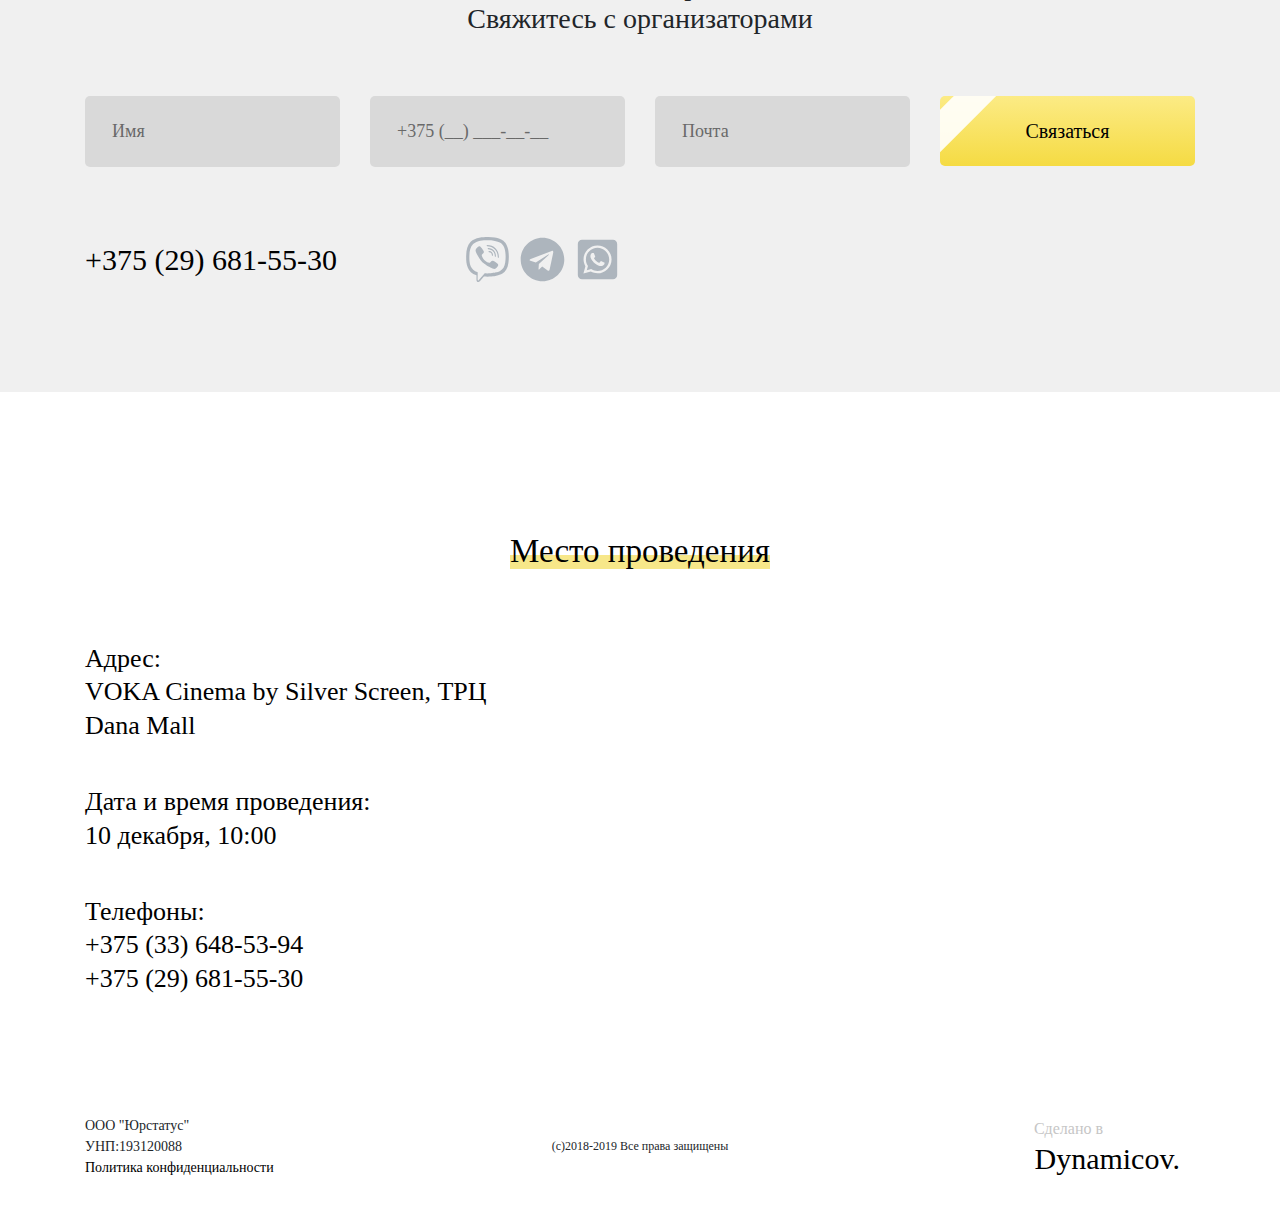
==== commit 063a755b: "fixes" ====
--- a/index.html
+++ b/index.html
@@ -410,62 +410,62 @@
                         </div>
                         <div class="slider_container">
                             <article class="slide">
-                                <img class="img-fluid mx-auto" src="assets/img/party.jpg">
+                                <img class="img-fluid mx-auto" src="https://instagram.fmsq4-1.fna.fbcdn.net/vp/47229e3fa1f09fe201aa02391af7918a/5E21B2CA/t51.2885-15/sh0.08/e35/s750x750/50646856_322696031703659_2815020731081794424_n.jpg?_nc_ht=instagram.fmsq4-1.fna.fbcdn.net&_nc_cat=111">
                                 <div class="slide_text">
                                     <h5>Благодарю Вас, Мария <a href="https://www.instagram.com/azarenokpro/">@azarenokpro</a>, за очень ценные знания - значимость, которых мне еще предстоит осознать. Ну и конечно <a href="https://www.instagram.com/olga_chebykina_/">@olga_chebykina_</a> ОГРОМНАЯ благодарность тебе. Ты делаешь великое дело - помогаешь людям развиваться! 🔥🔥👍🏻 🚀🚀🚀</h5>
                                     <div class="d-flex justify-content-start align-items-center slide_link" href="">
-                                        <img src="assets/img/main/photo.png">
-                                        <a  href="https://www.instagram.com/artemperspektiva/ (https://www.instagram.com/artemperspektiva/)" class="ml-4">artemperspektiva</a>
+                                        <img src="https://instagram.fmsq4-1.fna.fbcdn.net/vp/424f6f19ad0b01297650e8605350707a/5E28F808/t51.2885-19/s320x320/67159657_402429080622451_5540386113941667840_n.jpg?_nc_ht=instagram.fmsq4-1.fna.fbcdn.net">
+                                        <a  href="https://www.instagram.com/artemperspektiva/" class="ml-4">artemperspektiva</a>
                                     </div>
                                 </div>
                             </article>
                             <article class="slide">
-                                <img class="img-fluid mx-auto" src="assets/img/party.jpg">
+                                <img class="img-fluid mx-auto" src="https://instagram.fmsq4-1.fna.fbcdn.net/vp/a4add46dc65d39eed8ac8a28692806d3/5E29B742/t51.2885-15/e35/52715676_399073427552371_6223920406954923234_n.jpg?_nc_ht=instagram.fmsq4-1.fna.fbcdn.net&_nc_cat=107">
                                 <div class="slide_text">
                                     <h5>Спасибо огромное за море полезной информации!!!🌹 После такого завтрака - желание творить и развиваться😊</h5>
                                     <div class="d-flex justify-content-start align-items-center slide_link" href="">
-                                        <img src="assets/img/main/photo.png">
+                                        <img src="https://instagram.fmsq4-1.fna.fbcdn.net/vp/5481abe34f6ace21d5da8d725b070388/5E17DDDA/t51.2885-19/s320x320/64988399_712121499237743_118579571686637568_n.jpg?_nc_ht=instagram.fmsq4-1.fna.fbcdn.net">
                                         <a  href="https://www.instagram.com/buhexpert/" class="ml-4">buhexpert</a>
                                     </div>
                                 </div>
                             </article>
                             <article class="slide">
-                                <img class="img-fluid mx-auto" src="assets/img/party.jpg">
+                                <img class="img-fluid mx-auto" src="https://instagram.fmsq4-1.fna.fbcdn.net/vp/0782b2489d268ec7f5e4cebb59041457/5E2430B7/t51.2885-15/e35/s1080x1080/59475074_652394005185178_1882446808831597947_n.jpg?_nc_ht=instagram.fmsq4-1.fna.fbcdn.net&_nc_cat=110">
                                 <div class="slide_text">
                                     <h5>Благодарю Мария за такой содержательный интенсив тренинг!!! Все по полочкам, системно, понятно, профессионально! 👌 главное теперь реализовать полученные инсайды!🤗 удачи вам, надеюсь попасть еще раз к вам на обучение!!!🌹🌹🌹</h5>
                                     <div class="d-flex justify-content-start align-items-center slide_link" href="">
-                                        <img src="assets/img/main/photo.png">
-                                        <a  href="https://www.instagram.com/gulzhan_azhikenova/ (https://www.instagram.com/gulzhan_azhikenova/)" class="ml-4">gulzhan_azhikenova</a>
+                                        <img src="https://instagram.fmsq4-1.fna.fbcdn.net/vp/1f13701749e0dca724bab84cdeb07e73/5E1EFDBA/t51.2885-19/s320x320/58409581_972450986290458_6886884663617388544_n.jpg?_nc_ht=instagram.fmsq4-1.fna.fbcdn.net">
+                                        <a  href="https://www.instagram.com/gulzhan_azhikenova/" class="ml-4">gulzhan_azhikenova</a>
                                     </div>
                                 </div>
                             </article>
                             <article class="slide">
-                                <img class="img-fluid mx-auto" src="assets/img/party.jpg">
+                                <img class="img-fluid mx-auto" src="https://instagram.fmsq4-1.fna.fbcdn.net/vp/28941d5214b1b9c4f9832623aaba743a/5E1D7693/t51.2885-15/sh0.08/e35/s750x750/59684748_371546250135872_8943808057176771660_n.jpg?_nc_ht=instagram.fmsq4-1.fna.fbcdn.net&_nc_cat=108">
                                 <div class="slide_text">
                                     <h5>Мария,такие мастер классы,как ваш -очень большая редкость! Спасибо вам за настоящие и практически применимые знания! Каждая минута была наполнена смыслом и одним инсайтом не описать проведённое с вами время!💐💐💐</h5>
                                     <div class="d-flex justify-content-start align-items-center slide_link" href="">
-                                        <img src="assets/img/main/photo.png">
-                                        <a  href="https://www.instagram.com/valeriyabondarenko565/ (https://www.instagram.com/valeriyabondarenko565/)" class="ml-4">valeriyabondarenko565</a>
+                                        <img src="https://instagram.fmsq4-1.fna.fbcdn.net/vp/d40432952826c50b6897f16991e39ed0/5E36D53E/t51.2885-19/s320x320/68728047_355356862082157_8339902134560489472_n.jpg?_nc_ht=instagram.fmsq4-1.fna.fbcdn.net">
+                                        <a  href="https://www.instagram.com/valeriyabondarenko565/" class="ml-4">valeriyabondarenko565</a>
                                     </div>
                                 </div>
                             </article>
                             <article class="slide">
-                                <img class="img-fluid mx-auto" src="assets/img/party.jpg">
+                                <img class="img-fluid mx-auto" src="https://instagram.fmsq4-1.fna.fbcdn.net/vp/867db72ec57e5d018cf03d5072fce428/5E1D2E23/t51.2885-15/e35/s1080x1080/60752448_363530824280620_7033506890499567103_n.jpg?_nc_ht=instagram.fmsq4-1.fna.fbcdn.net&_nc_cat=104">
                                 <div class="slide_text">
                                     <h5>Спасибо за уделённое время! Для себя я вынес - каждый из нас независимо не от чего бренд, его только надо развивать.Каждый день прикладывать усилия. И хватит с тебя оправданий! Начни действовать!</h5>
                                     <div class="d-flex justify-content-start align-items-center slide_link" href="">
-                                        <img src="assets/img/main/photo.png">
-                                        <a  href="https://www.instagram.com/artemka_alfach/ (https://www.instagram.com/artemka_alfach/)" class="ml-4">artemka_alfach</a>
+                                        <img src="https://instagram.fmsq4-1.fna.fbcdn.net/vp/e31ed03556f38a676939f6f1b336d794/5E31BFBE/t51.2885-19/s320x320/67264443_335218610696798_3514925562017611776_n.jpg?_nc_ht=instagram.fmsq4-1.fna.fbcdn.net">
+                                        <a  href="https://www.instagram.com/artemka_alfach/" class="ml-4">artemka_alfach</a>
                                     </div>
                                 </div>
                             </article>
                             <article class="slide">
-                                <img class="img-fluid mx-auto" src="assets/img/party.jpg">
+                                <img class="img-fluid mx-auto" src="https://instagram.fmsq4-1.fna.fbcdn.net/vp/b49d6d0973b36106051f6c0418bb3828/5E39CD39/t51.2885-15/sh0.08/e35/s640x640/66406745_188720095468950_1432676221463292019_n.jpg?_nc_ht=instagram.fmsq4-1.fna.fbcdn.net&_nc_cat=106">
                                 <div class="slide_text">
                                     <h5>Все к Азаренок! Кому- формировать Бренд! Четкий алгоритм, структурный контент! Азаренок- БрендМайкер🔥🌟🔥</h5>
                                     <div class="d-flex justify-content-start align-items-center slide_link" href="">
-                                        <img src="assets/img/main/photo.png">
-                                        <a  href=" https://www.instagram.com/ishwari11/ (https://www.instagram.com/ishwari11/)" class="ml-4">ishwari11</a>
+                                        <img src="https://instagram.fmsq4-1.fna.fbcdn.net/vp/774a49590fdfd84a5de0285e154cfdc6/5E331B01/t51.2885-19/s320x320/51474948_2204604156458946_3833255511361323008_n.jpg?_nc_ht=instagram.fmsq4-1.fna.fbcdn.net">
+                                        <a  href=" https://www.instagram.com/ishwari11/" class="ml-4">ishwari11</a>
                                     </div>
                                 </div>
                             </article>
@@ -484,7 +484,6 @@
                               <div class="questions_card">
                                 <div class="questions_card-container">
                                   <h6>09.00 – 10.00 – регистрация участников (кофе)</h6>
-                                  <img class="questions_card-img" src="./assets/img/questions/arrow.png">
                                 </div>
                                 <div class="questions_card-text">
                                   <p>Уголовное дело за уклонение от призыва путем неявки по повестке заводится в следующих случаях:
@@ -498,7 +497,7 @@
                               </div>
                             </div>
                             <div class="col-lg-12">
-                              <div class="questions_card">
+                              <div class="questions_card questions_card1">
                                 <div class="questions_card-container">
                                   <h6>10.00 – 12.00 – МОДУЛЬ 1. ФОРМУЛА ЛИЧНОГО БРЕНДА</h6>
                                   <img class="questions_card-img" src="./assets/img/questions/arrow.png">
@@ -529,7 +528,6 @@
                               <div class="questions_card">
                                 <div class="questions_card-container">
                                   <h6>12.00 – 13.00 – перерыв на обед</h6>
-                                  <img class="questions_card-img" src="./assets/img/questions/arrow.png">
                                 </div>
                                 <div class="questions_card-text">
                                   <p></p>
@@ -537,7 +535,7 @@
                               </div>
                             </div>
                             <div class="col-lg-12">
-                              <div class="questions_card">
+                              <div class="questions_card questions_card1">
                                 <div class="questions_card-container">
                                   <h6>13.00 – 14.30 – Модуль 2. УПАКОВКА ЛИЧНОГО БРЕНДА</h6>
                                   <img class="questions_card-img" src="./assets/img/questions/arrow.png">
@@ -571,7 +569,6 @@
                               <div class="questions_card">
                                 <div class="questions_card-container">
                                   <h6>14.30 – 15.00 – кофе-пауза</h6>
-                                  <img class="questions_card-img" src="./assets/img/questions/arrow.png">
                                 </div>
                                 <div class="questions_card-text">
                                   <p></p>
@@ -579,7 +576,7 @@
                               </div>
                             </div>
                             <div class="col-lg-12">
-                              <div class="questions_card">
+                              <div class="questions_card questions_card1">
                                 <div class="questions_card-container">
                                   <h6>15.00 – 16.00 – МОДУЛЬ 3. РАСКРУТКА И HUMAN 2 HUMAN </h6>
                                   <img class="questions_card-img" src="./assets/img/questions/arrow.png">
@@ -604,7 +601,6 @@
                               <div class="questions_card">
                                 <div class="questions_card-container">
                                   <h6>16.00 – 16.30 – окончание воркшопа, фотосессия</h6>
-                                  <img class="questions_card-img" src="./assets/img/questions/arrow.png">
                                 </div>
                                 <div class="questions_card-text">
                                   <p></p>
--- a/assets/css/style.css
+++ b/assets/css/style.css
@@ -869,7 +869,10 @@
 .questions_card {
   border: 2px solid #e8e8e8;
   padding: 27px 40px;
-  cursor: pointer;
+}
+
+.questions_card1 {
+  cursor: pointer;  
 }
 
 .questions .col-lg-12:not(:first-child) .questions_card {
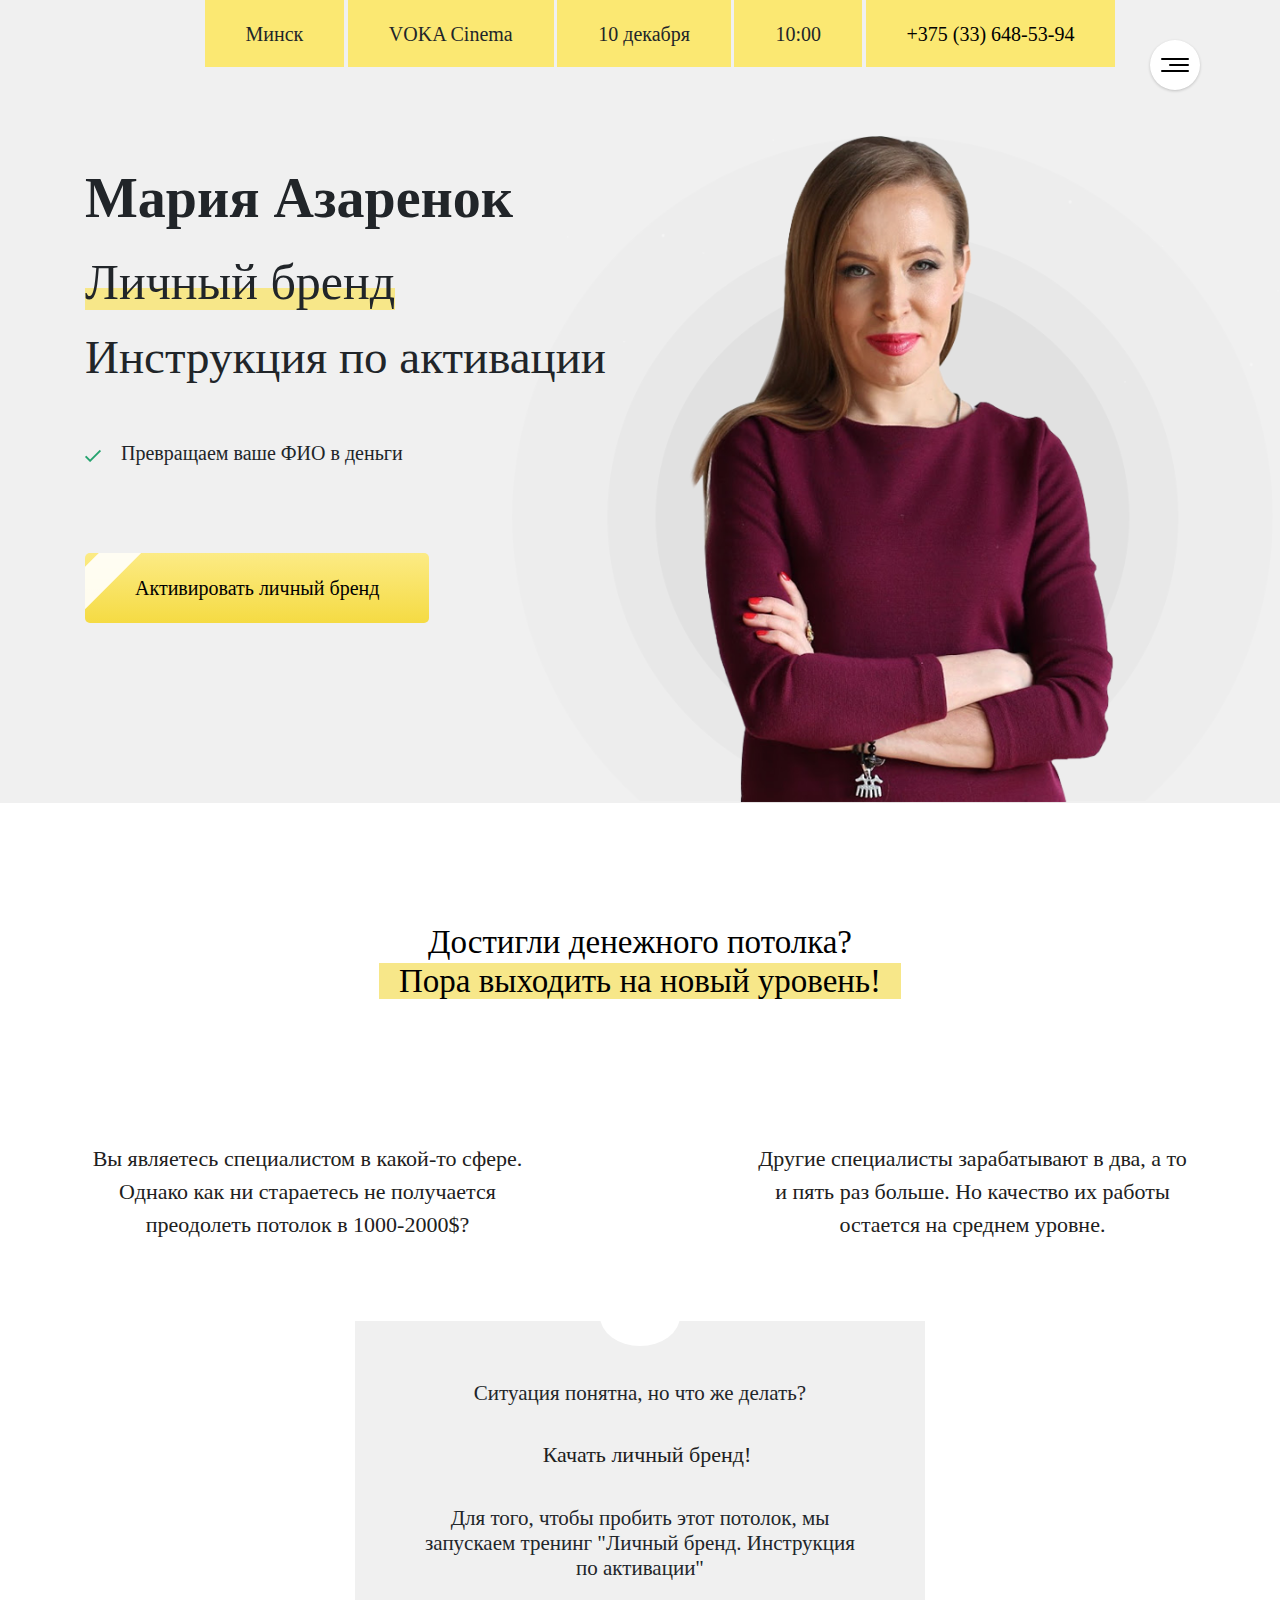
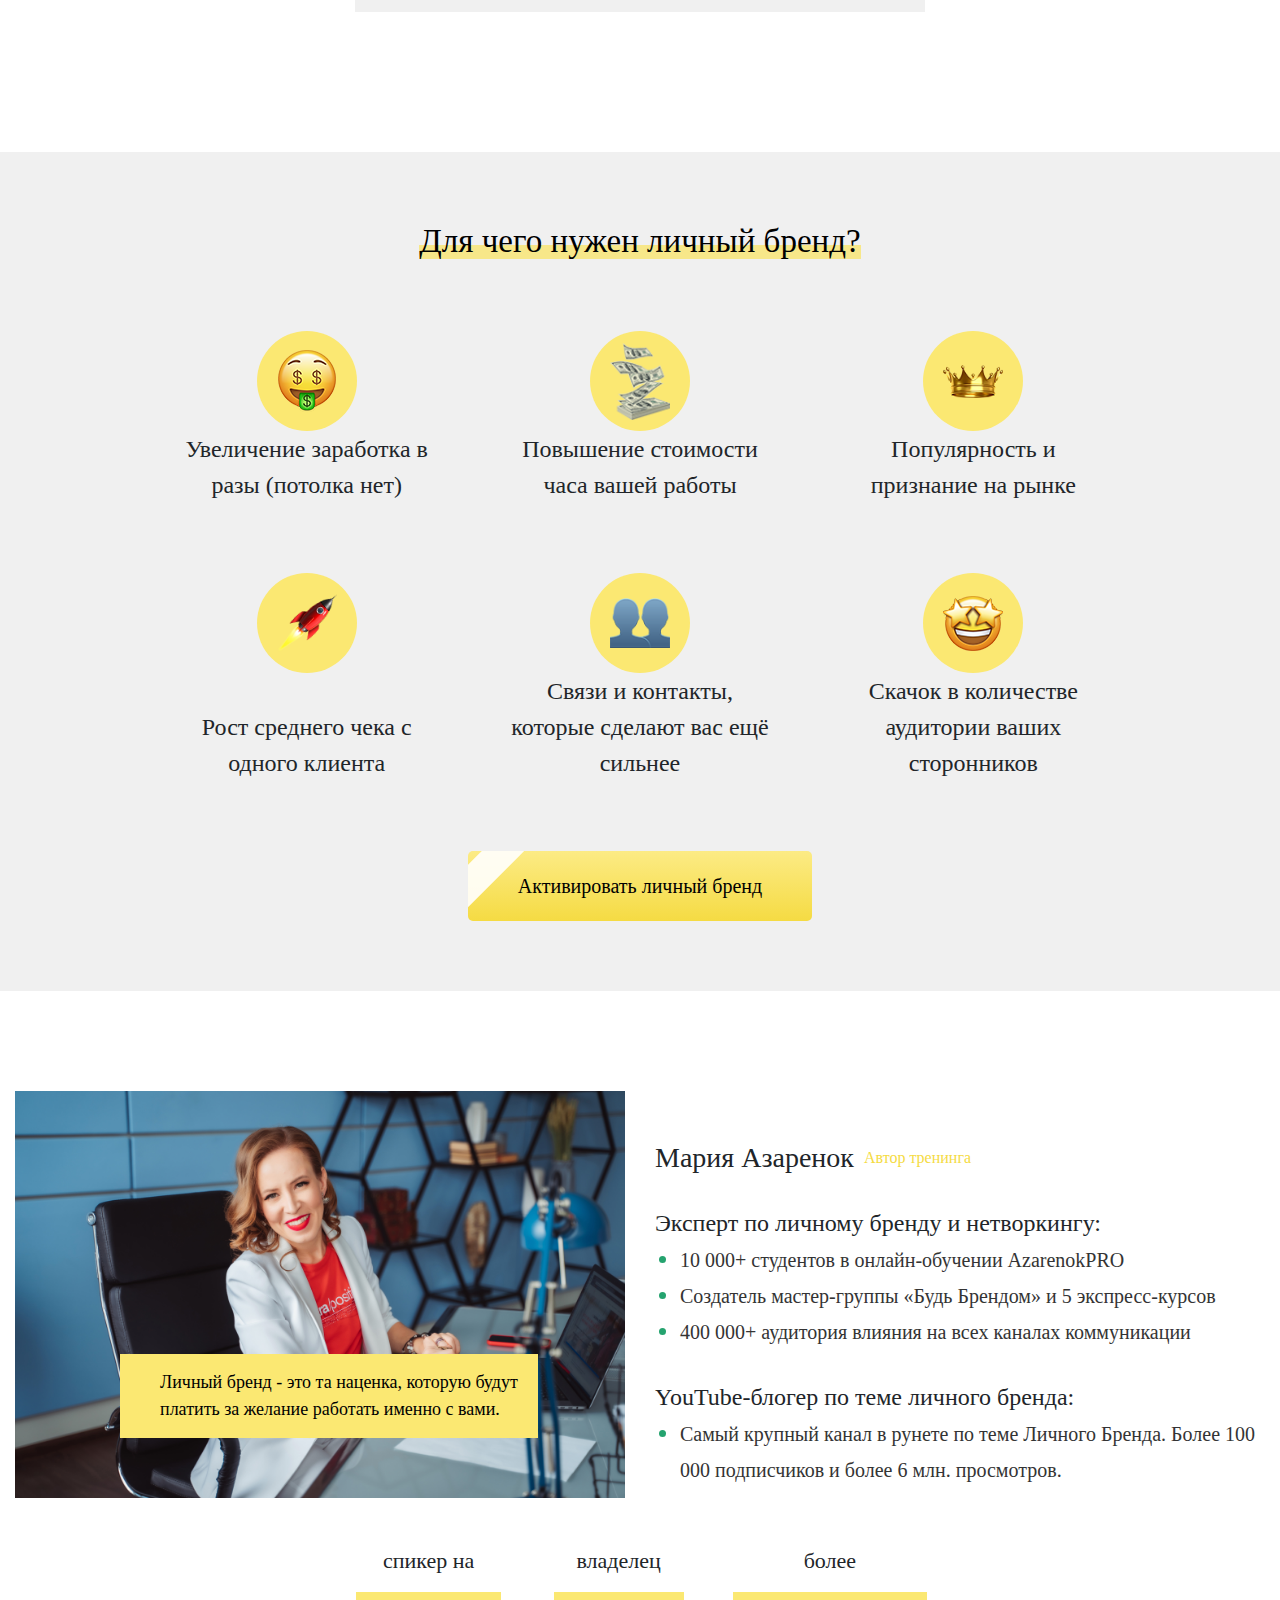
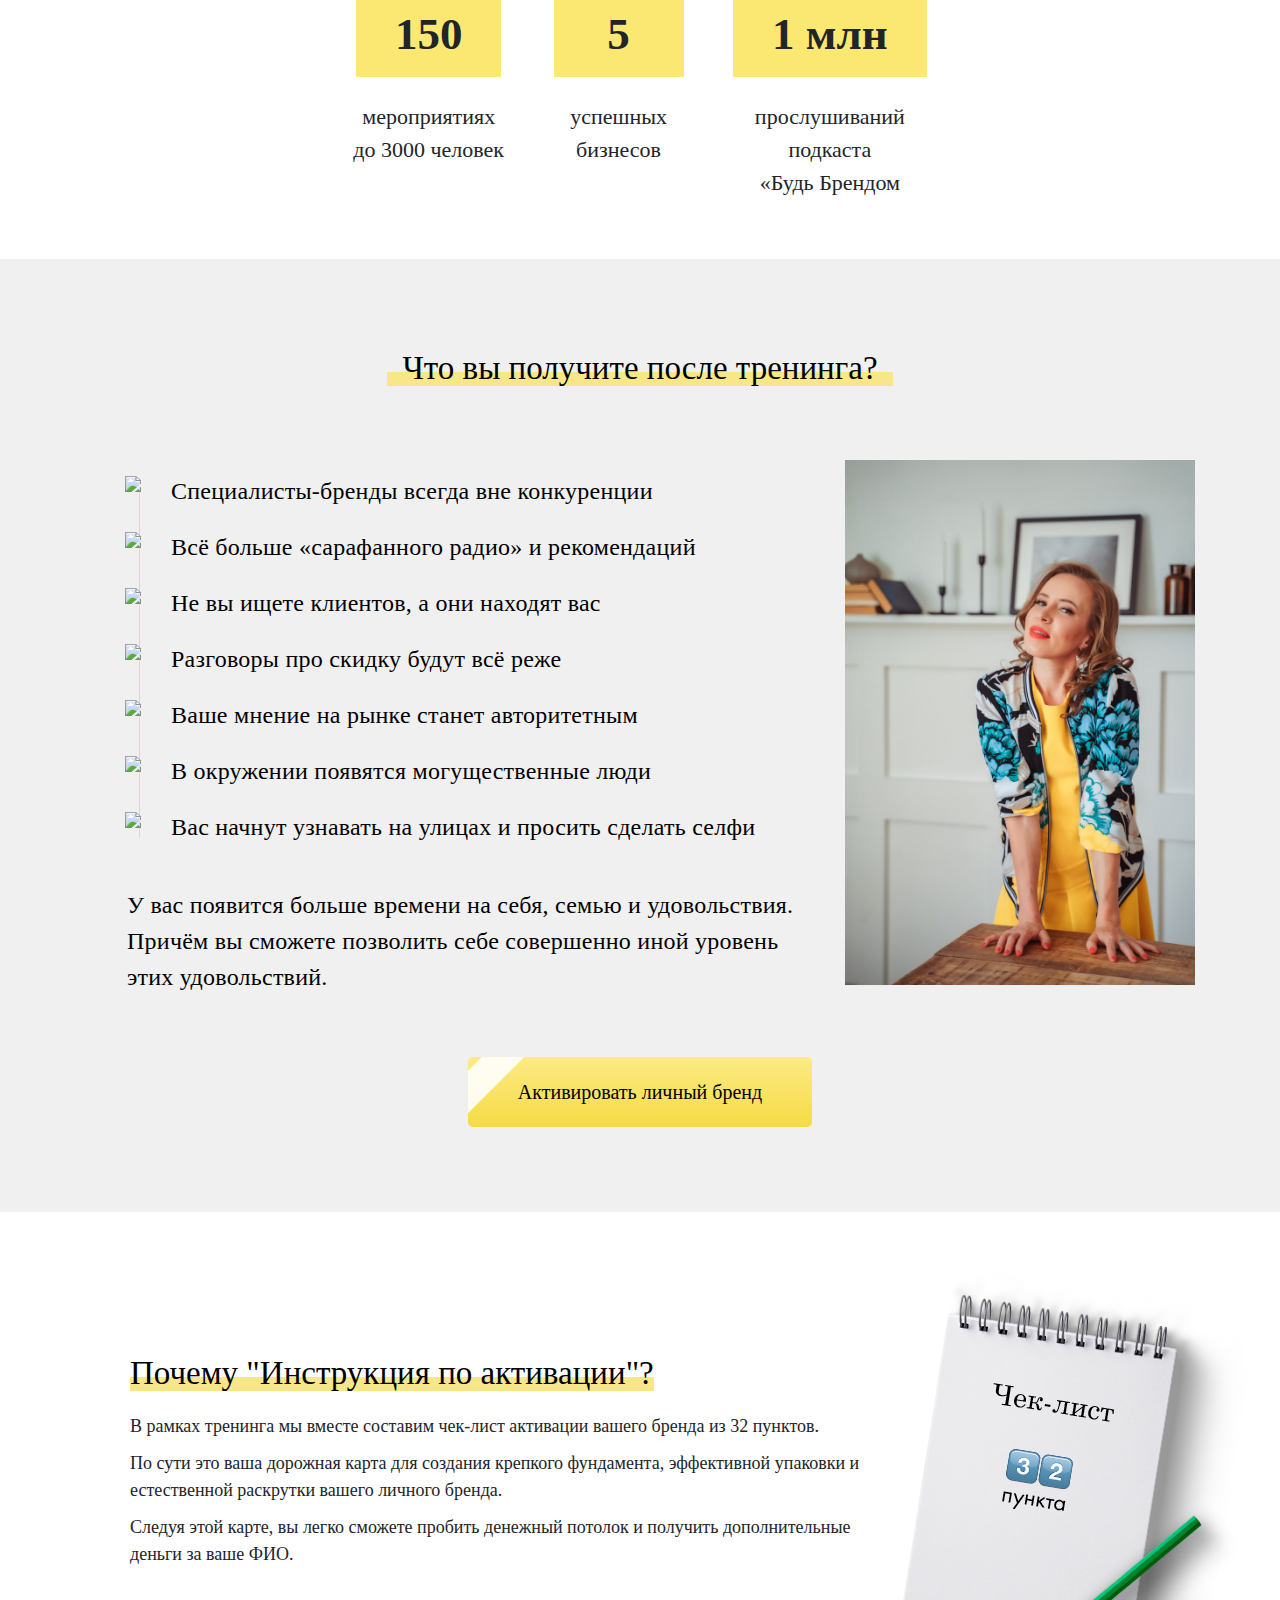
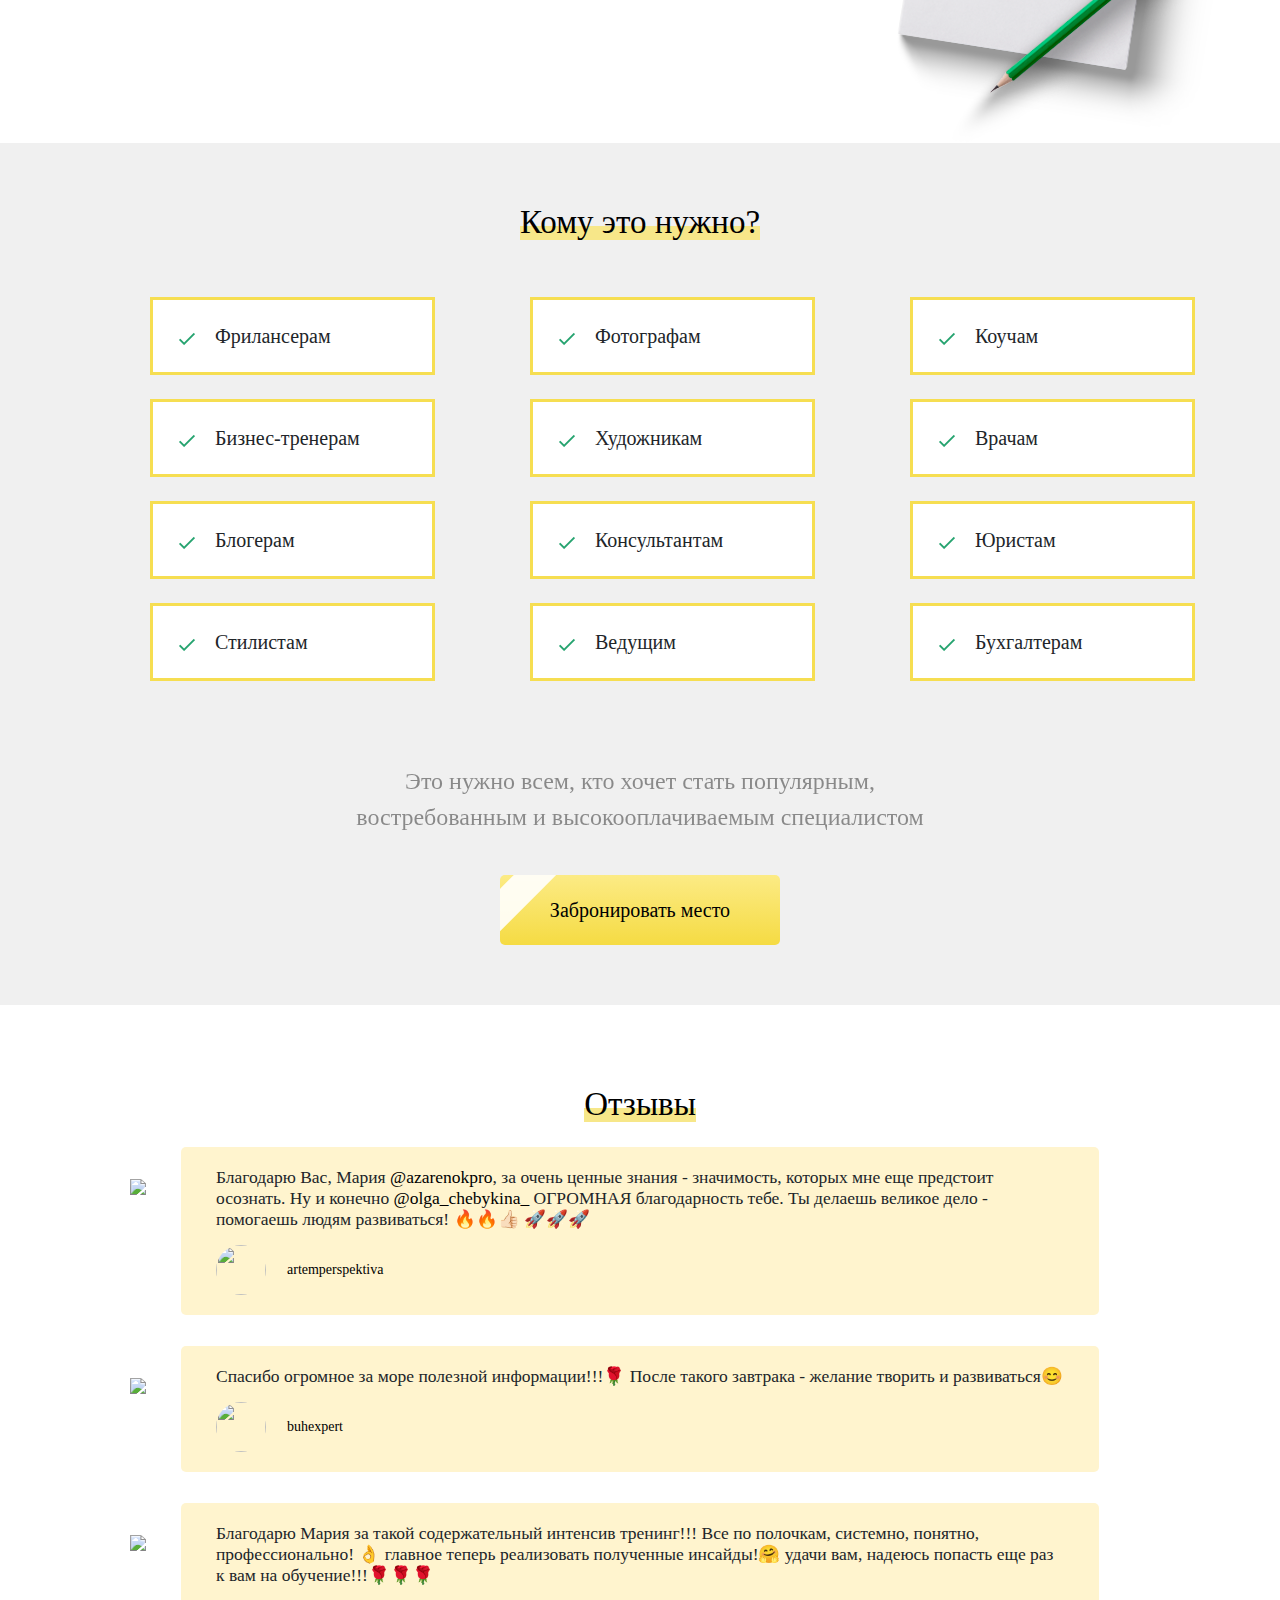
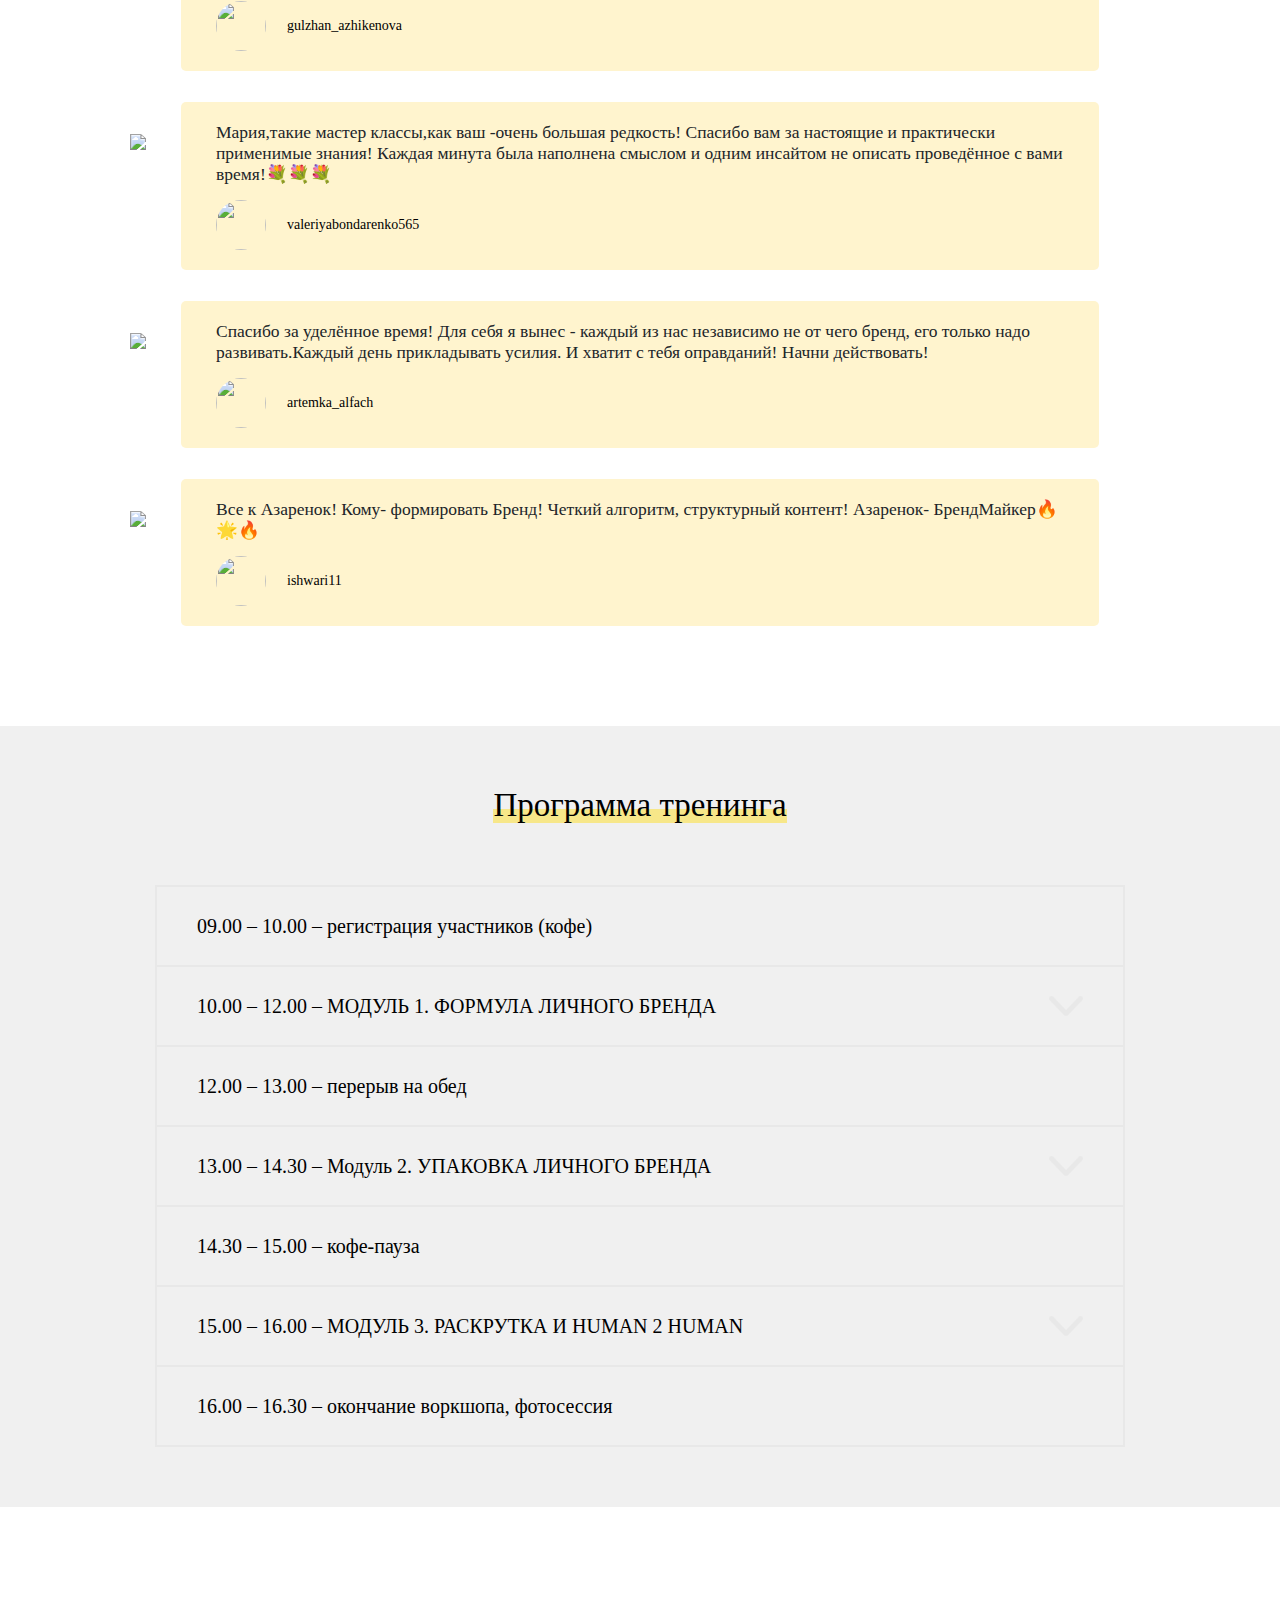
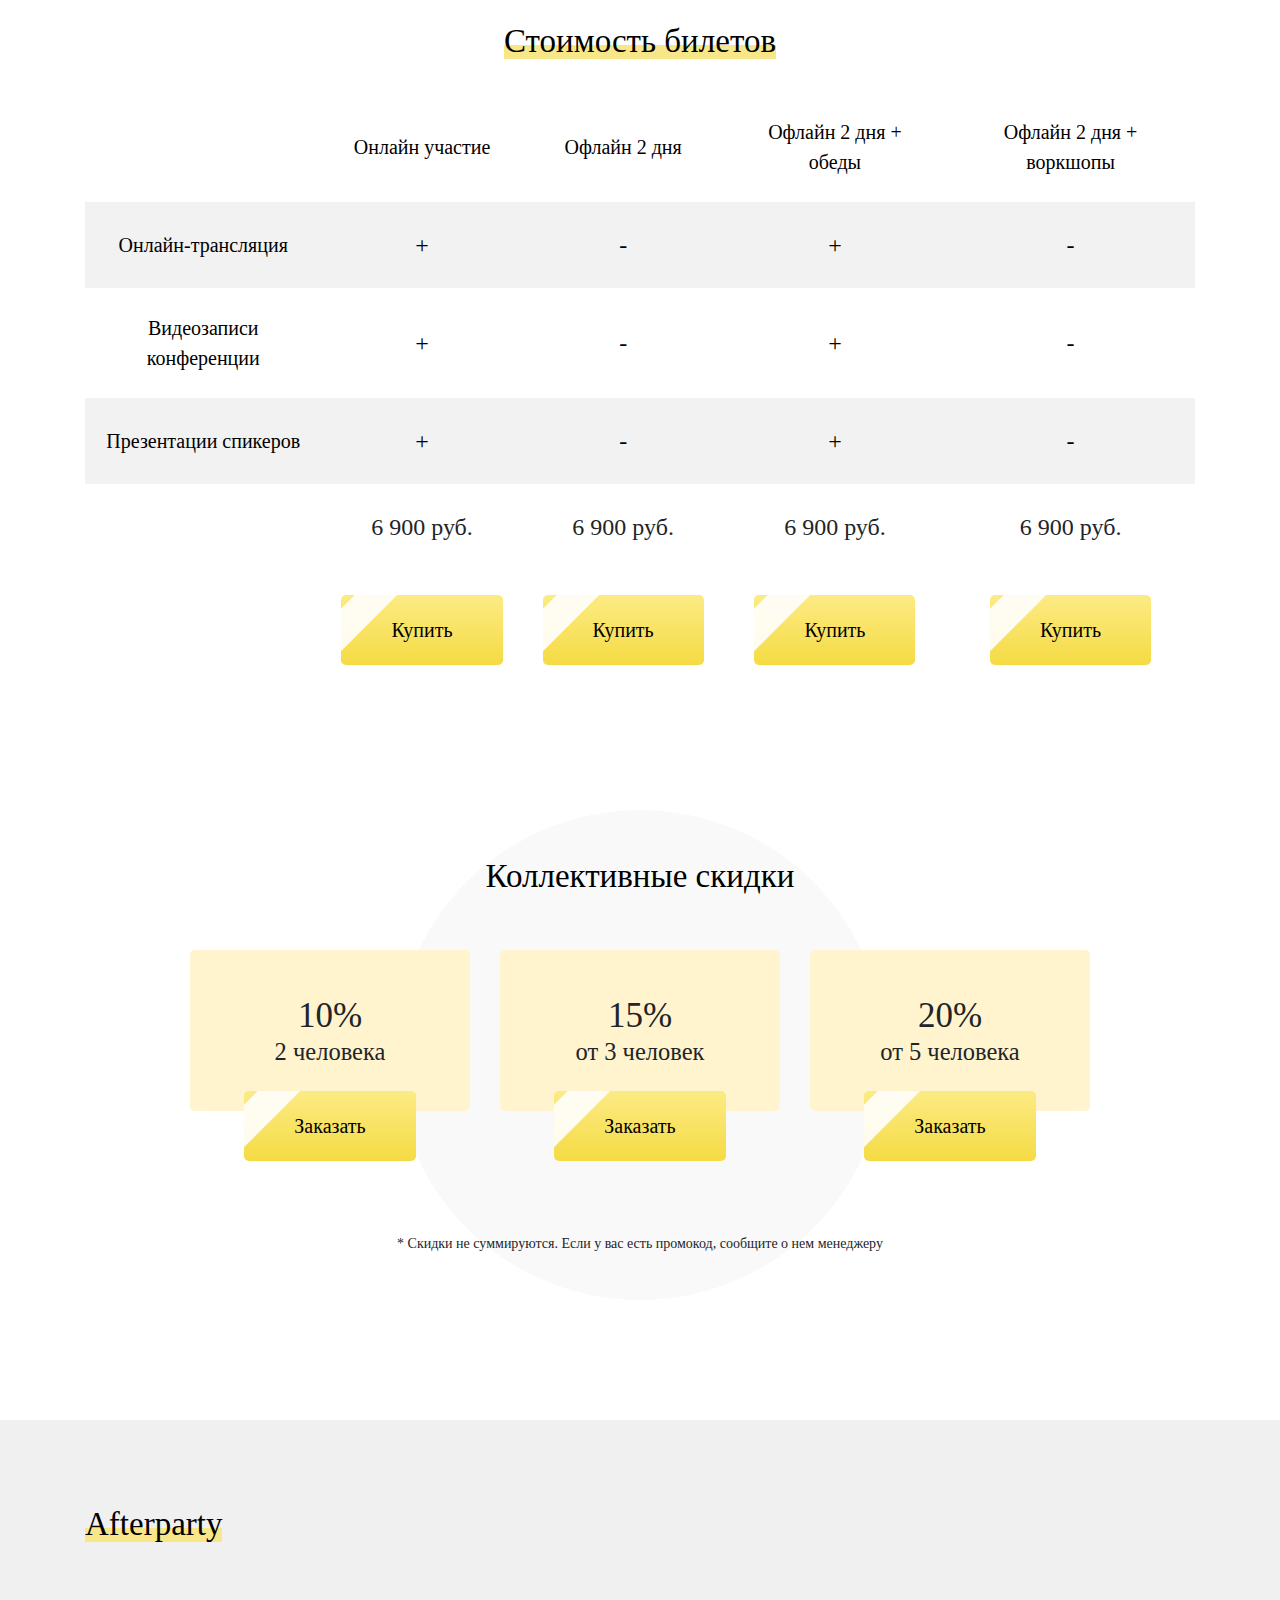
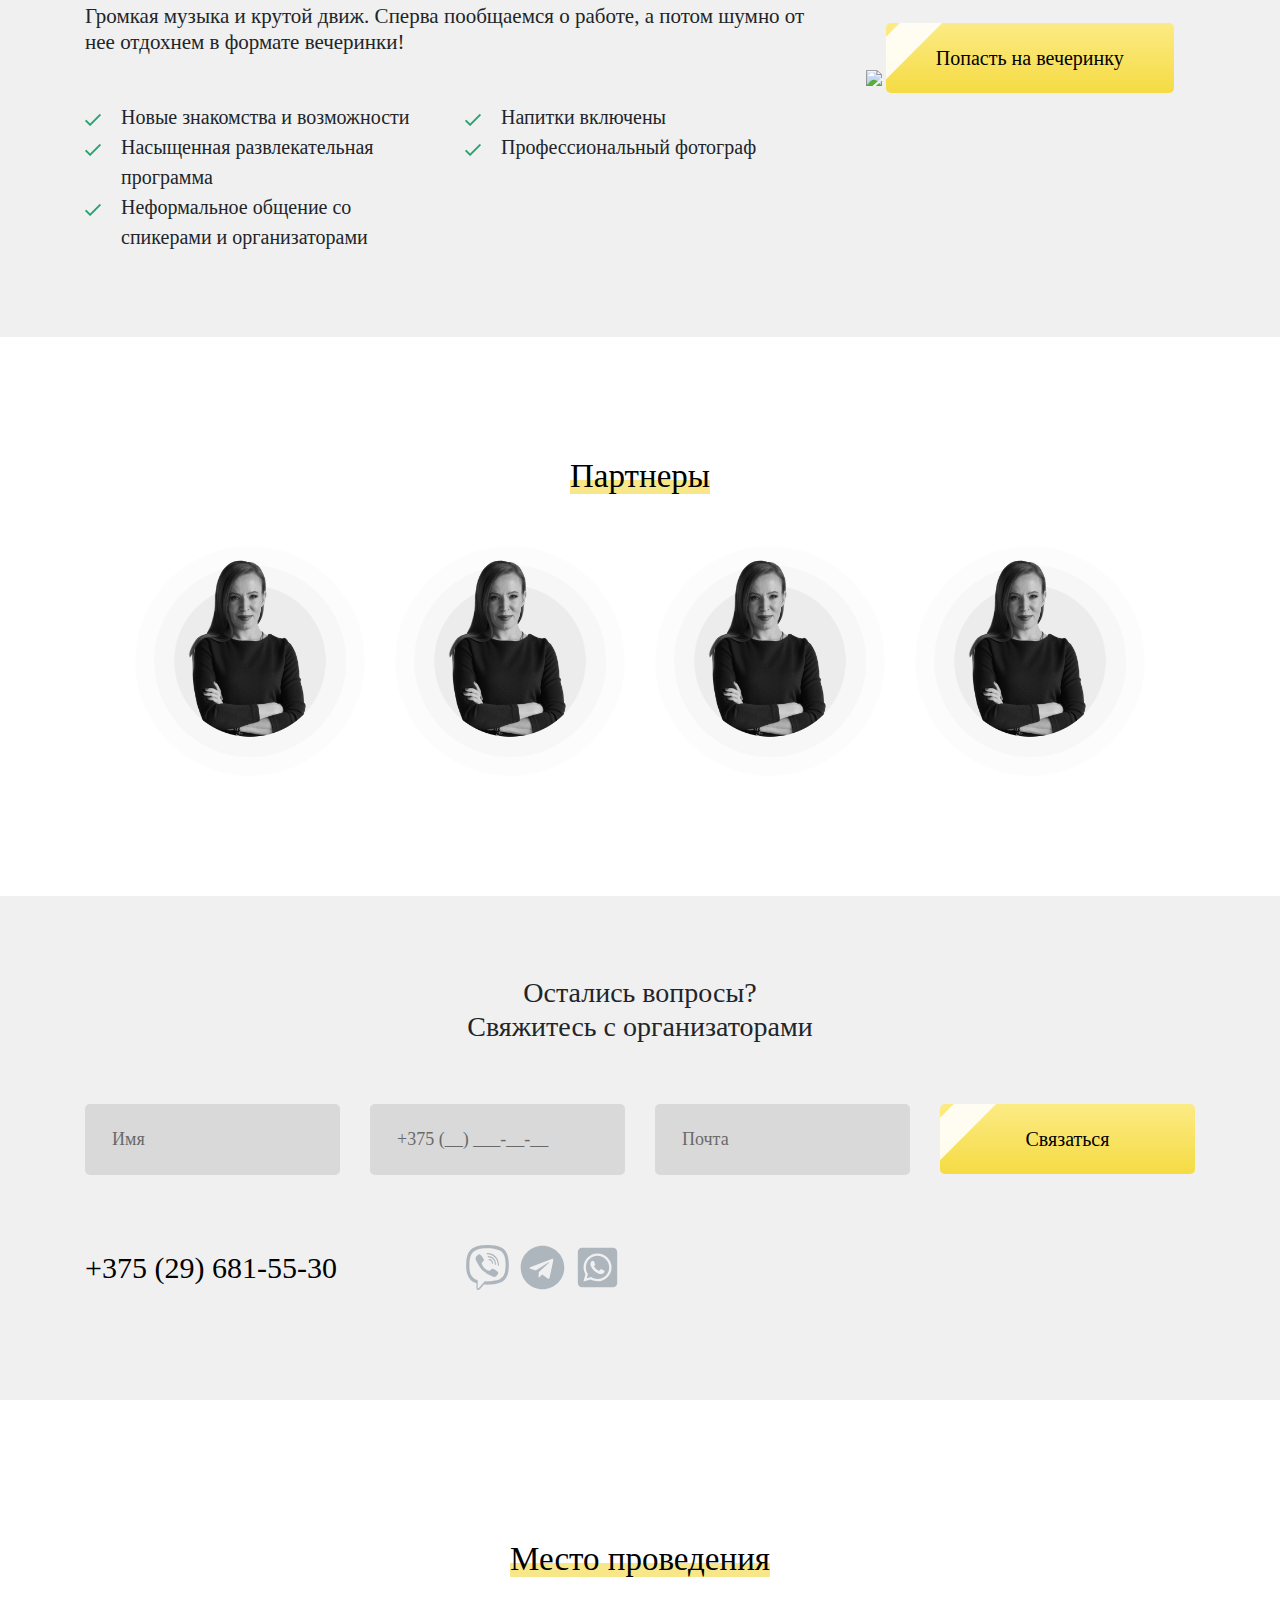
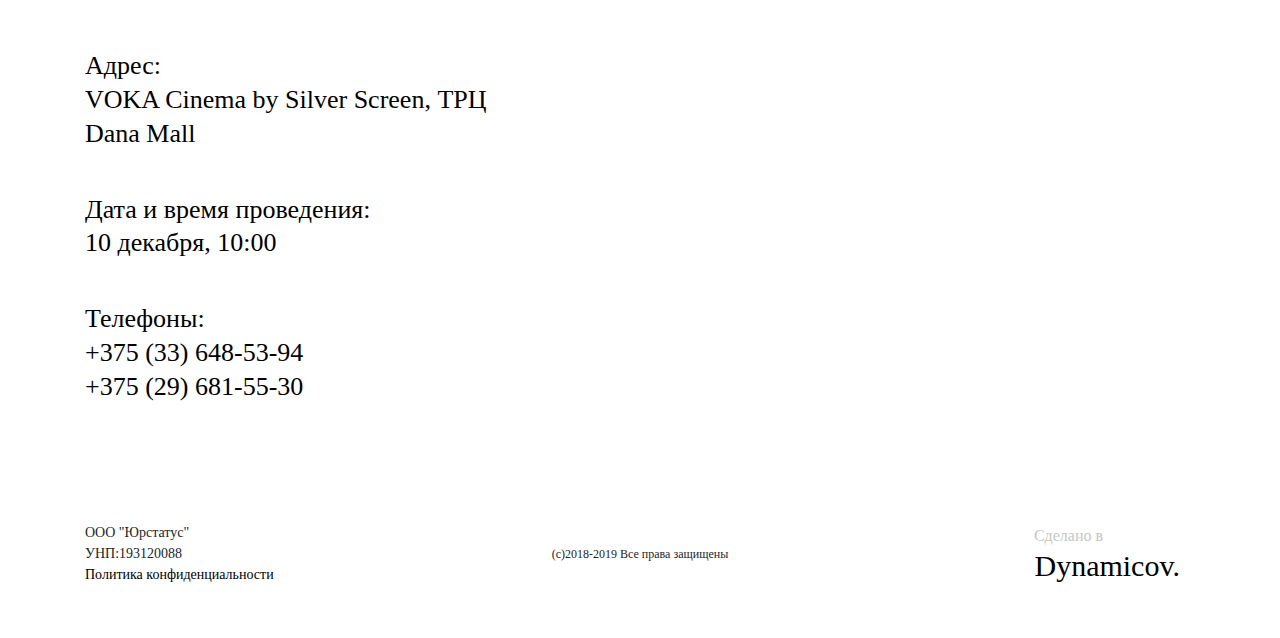
==== commit 713d401a: "last fixes" ====
--- a/index.html
+++ b/index.html
@@ -1,1002 +1,1002 @@
-<!DOCTYPE html>
-<html lang="en">
-    <head>
-        <meta charset="UTF-8">
-        <meta name="viewport" content="width=device-width, initial-scale=1.0">
-        <meta http-equiv="X-UA-Compatible" content="ie=edge">
-        <link rel="shortcut icon" href="./assets/img/wherefore/stars.png" type="image/png">
-        <title>Мария Азаренок в Минске: Личный бренд, инструкция по активации</title>
-        <link rel="stylesheet" href="./assets/fonts/stylesheet.css">        
-        <link rel="stylesheet" href="https://stackpath.bootstrapcdn.com/bootstrap/4.3.1/css/bootstrap.min.css" integrity="sha384-ggOyR0iXCbMQv3Xipma34MD+dH/1fQ784/j6cY/iJTQUOhcWr7x9JvoRxT2MZw1T" crossorigin="anonymous">
-        <link rel="stylesheet" type="text/css" href="vendor/slick/slick.css">
-        <link rel="stylesheet" type="text/css" href="vendor/slick/slick-theme.css">
-        <link rel="stylesheet" href="./assets/css/style.css">
-        <script
-            src="https://code.jquery.com/jquery-3.4.1.min.js"
-            integrity="sha256-CSXorXvZcTkaix6Yvo6HppcZGetbYMGWSFlBw8HfCJo="
-            crossorigin="anonymous">
-        </script>
-        <script src="https://cdnjs.cloudflare.com/ajax/libs/popper.js/1.14.7/umd/popper.min.js" integrity="sha384-UO2eT0CpHqdSJQ6hJty5KVphtPhzWj9WO1clHTMGa3JDZwrnQq4sF86dIHNDz0W1" crossorigin="anonymous"></script>
-        <script src="https://stackpath.bootstrapcdn.com/bootstrap/4.3.1/js/bootstrap.min.js" integrity="sha384-JjSmVgyd0p3pXB1rRibZUAYoIIy6OrQ6VrjIEaFf/nJGzIxFDsf4x0xIM+B07jRM" crossorigin="anonymous"></script>
-        <script type="text/javascript" src='vendor/slick/slick.js'></script>
-
-    </head>
-    <body>
-        <div class="page_wrapper">
-        <div class="menu_btn menu_btn-mobile">
-            <div class="burger-wrapper">
-                <div class="burger-1"></div>
-                <div class="burger-2"></div>
-                <div class="burger-3"></div>
-            </div>
-        </div>
-
-        <nav class="map_wrapper row">
-            <div class="substrate col-xl-8 col-lg-7 col-sm-6"></div>
-            <div class="map col-xl-4 col-lg-5 col-sm-6">
-                <div class="col-xl-8 col-11 flex-column d-flex align-items-end">
-                    <div class="row align-items-center">
-                        <div class="map_close"></div>
-                    </div>	
-                    <div class="map_container flex-column d-flex align-items-end justify-content-between">
-                        <a href="#wherefore" class="map_item">Для чего нужен личный бренд?</a>
-                        <a href="#author" class="map_item">Кто автор тренинга?</a>
-                        <a href="#what" class="map_item">Что вы получите после тренинга?</a>
-                        <a href="#why" class="map_item">Почему "Инструкция по активации"?</a>
-                        <a href="#who" class="map_item">Кому это нужно?</a>
-                        <a href="#reviews" class="map_item">Отзывы</a>
-                        <a href="#program" class="map_item">Программа тренинга</a>
-                        <a href="#cost" class="map_item">Стоимость билетов</a>
-                        <a href="#discount" class="map_item">Коллективные скидки</a>
-                        <a href="#afterparty" class="map_item">Afterparty</a>
-                        <a href="#partners" class="map_item">Партнеры</a>
-                        <a href="#q_form" class="map_item">Обратная связь</a>
-                        <a href="#contacts" class="map_item">Место проведения</a>
-                        <a href="tel://+375296815530" class="phone">+375 (29) 681-55-30</a>
-                    </div>	
-                    
-                    
-                </div>
-            </div>
-        </nav>
-
-
-        <section class="main">
-            <div class="bg-gray">
-                    <div class="container">
-                            <header>
-                                    <ul>
-                                        <li data-wow-delay=".1s" class="wow fadeInDown">Минск</li>
-                                        <li data-wow-delay=".2s" class="wow fadeInDown">VOKA Cinema</li>
-                                        <li data-wow-delay=".3s" class="wow fadeInDown">10 декабря</li>
-                                        <li data-wow-delay=".4s" class="wow fadeInDown">10:00</li>
-                                        <li data-wow-delay=".5s" class="wow fadeInDown"><a href="tel://+375336485394">+375 (33) 648-53-94</a></li>
-                                    </ul>
-                                    <div class="ul-mobile">
-                                        <p>Минск <br>VOKA Cinema<br>ТРЦ Dana Mall </p>
-                                        <p>10 декабря <br> 10:00<br> <a href="tel://+375336485394">+375 (33) 648-53-94</a></p>
-                                    </div>
-                                </header>
-                            <div class="row">
-                                <div class="col">
-                                    <h1 class="main_name">Мария Азаренок</h1>
-                                    <div class="main_title-wrapper">
-                                        <h2 class="main_title underlined">Личный бренд</h2>
-                                    </div>
-                                    <p class="main_subtitle">Инструкция по активации</p>
-                                    <div class="main_text list_item">
-                                        <img src="./assets/img/icons/check.png" alt="">
-                                        <p>Превращаем ваше ФИО в деньги</p>
-                                    </div>
-                                    <a href="" class="btn btn-primary" data-toggle="modal" data-target="#book">Активировать личный бренд</a>
-                                </div>
-                                <img class="main_img img-fluid" src="./assets/img/main/photo.png" alt="">
-                            </div>
-                        </div>
-            </div>
-            <img src="./assets/img/brush/1.png" alt="" id="br_1">
-            <img src="./assets/img/brush/2.png" alt="" id="br_2">
-        </section>
-
-        
-        <section class="level">
-            <div class="container">
-                <div class="title_wrapper">
-                    <h1 class="section_title">Достигли денежного потолка?<br>
-                    <span>Пора выходить на новый уровень!</span></h1>
-                </div>
-
-                <div class="row">
-                    <div class="level_item col-sm-8 offset-sm-2 offset-lg-0 col-lg-5">
-                        <p>Вы являетесь специалистом в какой-то сфере.
-                                Однако как ни стараетесь не получается
-                                преодолеть потолок в 1000-2000$?</p>
-                    </div>
-                    <div class="col-lg-2 my-lg-0 my-4 d-flex align-items-start justify-content-center"><img src="./assets/img/level/emoji.png" alt=""></div>
-                    <div class="level_item col-sm-8 offset-sm-2 offset-lg-0 col-lg-5">
-                        <p>Другие специалисты зарабатывают в
-                                два, а то и пять раз больше. Но качество
-                                их работы остается на среднем уровне.
-                                
-                                </p>
-                    </div>
-                </div>
-                <div class="row">
-                    <div class="level_item level_highlighted col-lg-6 offset-lg-3 container">
-                        <h4 class="level_item-subtitle">
-                                Ситуация понятна, но что же делать?
-                        </h4>
-                        <div class="row justify-content-center">
-                            <img class="align-self-start mr-3" src="./assets/img/level/bicepc.png" alt="">
-                            <p class="level_item-title">
-                                    Качать личный бренд!
-    
-                            </p>
-                        </div>
-                        <h4>Для того, чтобы пробить этот потолок, мы запускаем
-                                тренинг "Личный бренд. Инструкция по активации"</h4>
-                    </div>
-                </div>
-            </div>
-        </section>
-
-
-        <section id="wherefore" class="wherefore text-center">
-            <div class="bg-gray">
-                    <div class="container">
-                            <div class="title_wrapper">
-                                <h1 class="section_title underlined">Для чего нужен личный бренд?</h1>
-                            </div>
-            
-                            <div class="row">
-                                <div class="col-md-4 wherefore_item">
-                                    <div class="wherefore_img-wrapper">
-                                            <img class="img-fluid" src="./assets/img/wherefore/dollar.png" alt="">
-                                    </div>
-
-                                    <p>Увеличение заработка
-                                            в разы (потолка нет)</p>
-                                </div>
-                                <div class="col-md-4 wherefore_item">
-                                    <div class="wherefore_img-wrapper">
-                                            <img class="img-fluid" src="./assets/img/wherefore/money.png" alt="">
-                                    </div>
-
-                                    <p>Повышение стоимости часа
-                                            вашей работы</p>
-                                </div>
-                                <div class="col-md-4 wherefore_item">
-                                    <div class="wherefore_img-wrapper">
-                                            <img class="img-fluid" src="./assets/img/wherefore/crown.png" alt="">
-                                    </div>
-
-                                    <p>Популярность и признание
-                                            на рынке</p>
-                                </div>
-                                <div class="col-md-4 wherefore_item">
-                                    <div class="wherefore_img-wrapper">
-                                            <img class="img-fluid" src="./assets/img/wherefore/rocket.png" alt="">
-                                    </div>
-
-                                    <p>Рост среднего чека
-                                            с одного клиента</p>
-                                </div>
-                                <div class="col-md-4 wherefore_item">
-                                    <div class="wherefore_img-wrapper">
-                                            <img class="img-fluid" src="./assets/img/wherefore/people.png" alt="">
-                                    </div>
-
-                                    <p>Связи и контакты, которые
-                                            сделают вас ещё сильнее</p>
-                                </div>
-                                <div class="col-md-4 wherefore_item">
-                                    <div class="wherefore_img-wrapper">
-                                            <img class="img-fluid" src="./assets/img/wherefore/stars.png" alt="">
-                                    </div>
-
-                                    <p>Скачок в количестве
-                                            аудитории ваших сторонников</p>
-                                </div>
-                            </div>
-
-                            <a href="" class="btn btn-primary" data-toggle="modal" data-target="#book">Активировать личный бренд</a>
-                        </div>
-            </div>
-            <img src="./assets/img/brush/3.png" alt="" id="br_3">
-            <img src="./assets/img/brush/4.png" alt="" id="br_4">
-        </section>
-
-        <section id="author" class="author">
-                <div>
-                        <div class="container">
-                                <div class="row">
-                                    <div class="col-lg-6 d-flex align-items-center justify-content-center">
-                                        <img class="img-fluid author_img" src="assets/img/photo/author.jpg" alt="">
-                                        <div class="quote">
-                                                <img class="quote_img" src="./assets/img/quote/quote.png" alt="">
-                                                <p><span>Личный бренд</span> - это та наценка, которую будут<br>
-                                                        платить за желание работать именно с вами.</p>
-                                        </div>                                        
-                                    </div>
-                                    <div class="col-lg-6">
-                                        <h2 class="author_name d-flex align-items-center justify-content-start">Мария Азаренок <span>Автор тренинга</span></h2>
-                                        <ul class="author_pluces-container">
-                                            <p>Эксперт по личному бренду и нетворкингу:</p>
-                                            <li><span>10 000+ студентов в онлайн-обучении AzarenokPRO</span></li>
-                                            <li><span>Создатель мастер-группы «Будь Брендом» и 5 экспресс-курсов</span></li>
-                                            <li><span>400 000+ аудитория влияния на всех каналах коммуникации</span></li>
-                                        </ul>
-                                        <ul class="author_pluces-container">
-                                            <p>YouTube-блогер по теме личного бренда:</p>
-                                            <li><span>Самый крупный канал в рунете по теме Личного Бренда. Более 100 000 подписчиков и более 6 млн. просмотров.</span></li>
-                                        </ul>
-                                    </div>
-                                </div>
-                            </div>
-                </div>
-    
-    
-                <img src="./assets/img/brush/7.png" alt="" id="br_7">
-                <img src="./assets/img/brush/8.png" alt="" id="br_8">
-            </section>
-
-            <div class="statistic">
-                    <div class="container">
-                        <div class="statistic-wrap cf">
-                            <div class="statistic-item wow fadeIn">
-                                <p>cпикер на</p>
-                                <div class="number">150</div>
-                                <p>мероприятиях<br> до 3000 человек</p>
-                            </div>
-                            <div class="statistic-item wow fadeIn">
-                                <p>владелец</p>
-                                <div class="number">5</div>
-                                <p>успешных<br>бизнесов</p>
-                            </div>
-                            <div class="statistic-item wow fadeIn">
-                                <p>более</p>
-                                <div class="number">1 млн</div>
-                                <p>прослушиваний<br> подкаста <br>«Будь Брендом</p>
-                            </div>				
-                        </div>
-                    </div>
-                </div>               
-
-                <section id="what" class="how bg-gray">
-                    <div class="container">
-                        <div class="title_wrapper">
-                            <h1 class="section_title underlined col-lg-6">Что вы получите после тренинга?</h1>
-                        </div>
-                        <div class="row">
-                            <div class="col-lg-8">
-                                <ul class="how_container">
-                                    <li class="how_item row flex-nowrap"><img class="how_bullet" src="./assets/img/what/check.png"><p>Специалисты-бренды всегда вне конкуренции</p></li>
-                                    <li class="how_item row flex-nowrap"><img class="how_bullet" src="./assets/img/what/check.png"><p>Всё больше «сарафанного радио» и рекомендаций</p></li>
-                                    <li class="how_item row flex-nowrap"><img class="how_bullet" src="./assets/img/what/check.png"><p>Не вы ищете клиентов, а они находят вас</p></li>
-                                    <li class="how_item row flex-nowrap"><img class="how_bullet" src="./assets/img/what/check.png"><p>Разговоры про скидку будут всё реже</p></li>
-                                    <li class="how_item row flex-nowrap"><img class="how_bullet" src="./assets/img/what/check.png"><p>Ваше мнение на рынке станет авторитетным</p></li>
-                                    <li class="how_item row flex-nowrap"><img class="how_bullet" src="./assets/img/what/check.png"><p>В окружении появятся могущественные люди</p></li>
-                                    <li class="how_item row flex-nowrap"><img class="how_bullet" src="./assets/img/what/check.png"><p>Вас начнут узнавать на улицах и просить сделать селфи</p></li>
-                                </ul>
-                                <p class="how_item mt-5 ml-5">У вас появится больше времени на себя, семью и удовольствия.<br>Причём вы сможете позволить себе совершенно иной уровень этих удовольствий.</p>
-                                <p class="how_item"></p>
-                            </div>
-                            <div class="col-lg-4 d-flex justify-content-center align-items-center">
-                                <!--<img class="how_ticket d-none d-lg-inline" src="./assets/img/what/1.jpg">-->
-                                <img class="img-fluid author_img mt-lg-5" src="./assets/img/what/1.jpg">
-                            </div>
-                            <div class="col-12 text-center">
-                                <a href="" class="btn btn-primary mt-5" data-toggle="modal" data-target="#book">Активировать личный бренд</a>
-                            </div>
-                        </div>
-                    </div>
-                </section>
-
-
-        <section id="why" class="video">
-                <div class="container">
-                    <div class="video-wrap cf">
-                        <div class="left">
-                            <div class="title_wrapper mb-3">
-                                <h1 class="section_title underlined">Почему "Инструкция по активации"?</h1>   
-                            </div> 
-                            <p>В рамках тренинга мы вместе составим чек-лист активации вашего
-                                    бренда из 32 пунктов.</p>
-                            <p>По сути это ваша дорожная карта для создания крепкого фундамента, эффективной упаковки и естественной раскрутки вашего личного бренда.</p>
-                            <p>Следуя этой карте, вы легко сможете пробить денежный потолок и получить дополнительные деньги за ваше ФИО.</p>
-                        </div>
-                        <div class="right">
-                            <img src="assets/img/why/image.png">
-                            <!--<iframe width="609" height="447" src="https://www.youtube.com/embed/CKGjs2xGaWA" frameborder="0" allow="accelerometer; autoplay; encrypted-media; gyroscope; picture-in-picture" allowfullscreen></iframe>-->
-                        </div>
-                    </div>
-                </div>
-            </section>
-
-                
-            <section class="who text-center" id="who">
-                    <div class="bg-gray">
-                            <div class="container">
-                                    <div class="title_wrapper">
-                                        <h1 class="section_title underlined">Кому это нужно?</h1>
-                                    </div>
-                                    <div class="row mt-5">
-                                        <div class="col-lg-4 col-md-6">
-                                            <div class="who_item list_item">
-                                                <img src="assets/img/icons/check.png" alt="">
-                                                <p>Фрилансерам</p>
-                                            </div>
-                                        </div>
-                                        <div class="col-lg-4 col-md-6">
-                                            <div class="who_item list_item">
-                                                <img src="assets/img/icons/check.png" alt="">
-                                                <p>Фотографам</p>
-                                            </div>
-                                        </div>
-                                        <div class="col-lg-4 col-md-6">
-                                            <div class="who_item list_item">
-                                                <img src="assets/img/icons/check.png" alt="">
-                                                <p>Коучам</p>
-                                            </div>
-                                        </div>
-                                        <div class="col-lg-4 col-md-6">
-                                            <div class="who_item list_item">
-                                                <img src="assets/img/icons/check.png" alt="">
-                                                <p>Бизнес-тренерам</p>
-                                            </div>
-                                        </div>
-                                        <div class="col-lg-4 col-md-6">
-                                            <div class="who_item list_item">
-                                                <img src="assets/img/icons/check.png" alt="">
-                                                <p>Художникам</p>
-                                            </div>
-                                        </div>
-                                        <div class="col-lg-4 col-md-6">
-                                            <div class="who_item list_item">
-                                                <img src="assets/img/icons/check.png" alt="">
-                                                <p>Врачам</p>
-                                            </div>
-                                        </div>
-                                        <div class="col-lg-4 col-md-6">
-                                            <div class="who_item list_item">
-                                                <img src="assets/img/icons/check.png" alt="">
-                                                <p>Блогерам</p>
-                                            </div>
-                                        </div>
-                                        <div class="col-lg-4 col-md-6">
-                                            <div class="who_item list_item">
-                                                <img src="assets/img/icons/check.png" alt="">
-                                                <p>Консультантам</p>
-                                            </div>
-                                        </div>
-                                        <div class="col-lg-4 col-md-6">
-                                            <div class="who_item list_item">
-                                                <img src="assets/img/icons/check.png" alt="">
-                                                <p>Юристам</p>
-                                            </div>
-                                        </div>
-                                        <div class="col-lg-4 col-md-6">
-                                            <div class="who_item list_item">
-                                                <img src="assets/img/icons/check.png" alt="">
-                                                <p>Стилистам</p>
-                                            </div>
-                                        </div>
-                                        <div class="col-lg-4 col-md-6">
-                                            <div class="who_item list_item">
-                                                <img src="assets/img/icons/check.png" alt="">
-                                                <p>Ведущим</p>
-                                            </div>
-                                        </div>
-                                        <div class="col-lg-4 col-md-6">
-                                            <div class="who_item list_item">
-                                                <img src="assets/img/icons/check.png" alt="">
-                                                <p>Бухгалтерам</p>
-                                            </div>
-                                        </div>
-                                    </div>
-                                    <p class="who_afterword">Это нужно всем, кто хочет стать популярным,  востребованным и высокооплачиваемым специалистом</p>
-
-                                    <a href="" class="btn btn-primary" data-toggle="modal" data-target="#book">Забронировать место</a>
-                                </div>
-                    </div>
-                    <img src="./assets/img/brush/5.png" alt="" id="br_5">
-                    <img src="./assets/img/brush/6.png" alt="" id="br_6">
-                </section> 
-
-                <section id="reviews" class="slider">
-                    <div class="container">
-                        <div class="title_wrapper mb-4">
-                            <h1 class="section_title underlined">Отзывы</h1>
-                        </div>
-                        <div class="slider_container">
-                            <article class="slide">
-                                <img class="img-fluid mx-auto" src="https://instagram.fmsq4-1.fna.fbcdn.net/vp/47229e3fa1f09fe201aa02391af7918a/5E21B2CA/t51.2885-15/sh0.08/e35/s750x750/50646856_322696031703659_2815020731081794424_n.jpg?_nc_ht=instagram.fmsq4-1.fna.fbcdn.net&_nc_cat=111">
-                                <div class="slide_text">
-                                    <h5>Благодарю Вас, Мария <a href="https://www.instagram.com/azarenokpro/">@azarenokpro</a>, за очень ценные знания - значимость, которых мне еще предстоит осознать. Ну и конечно <a href="https://www.instagram.com/olga_chebykina_/">@olga_chebykina_</a> ОГРОМНАЯ благодарность тебе. Ты делаешь великое дело - помогаешь людям развиваться! 🔥🔥👍🏻 🚀🚀🚀</h5>
-                                    <div class="d-flex justify-content-start align-items-center slide_link" href="">
-                                        <img src="https://instagram.fmsq4-1.fna.fbcdn.net/vp/424f6f19ad0b01297650e8605350707a/5E28F808/t51.2885-19/s320x320/67159657_402429080622451_5540386113941667840_n.jpg?_nc_ht=instagram.fmsq4-1.fna.fbcdn.net">
-                                        <a  href="https://www.instagram.com/artemperspektiva/" class="ml-4">artemperspektiva</a>
-                                    </div>
-                                </div>
-                            </article>
-                            <article class="slide">
-                                <img class="img-fluid mx-auto" src="https://instagram.fmsq4-1.fna.fbcdn.net/vp/a4add46dc65d39eed8ac8a28692806d3/5E29B742/t51.2885-15/e35/52715676_399073427552371_6223920406954923234_n.jpg?_nc_ht=instagram.fmsq4-1.fna.fbcdn.net&_nc_cat=107">
-                                <div class="slide_text">
-                                    <h5>Спасибо огромное за море полезной информации!!!🌹 После такого завтрака - желание творить и развиваться😊</h5>
-                                    <div class="d-flex justify-content-start align-items-center slide_link" href="">
-                                        <img src="https://instagram.fmsq4-1.fna.fbcdn.net/vp/5481abe34f6ace21d5da8d725b070388/5E17DDDA/t51.2885-19/s320x320/64988399_712121499237743_118579571686637568_n.jpg?_nc_ht=instagram.fmsq4-1.fna.fbcdn.net">
-                                        <a  href="https://www.instagram.com/buhexpert/" class="ml-4">buhexpert</a>
-                                    </div>
-                                </div>
-                            </article>
-                            <article class="slide">
-                                <img class="img-fluid mx-auto" src="https://instagram.fmsq4-1.fna.fbcdn.net/vp/0782b2489d268ec7f5e4cebb59041457/5E2430B7/t51.2885-15/e35/s1080x1080/59475074_652394005185178_1882446808831597947_n.jpg?_nc_ht=instagram.fmsq4-1.fna.fbcdn.net&_nc_cat=110">
-                                <div class="slide_text">
-                                    <h5>Благодарю Мария за такой содержательный интенсив тренинг!!! Все по полочкам, системно, понятно, профессионально! 👌 главное теперь реализовать полученные инсайды!🤗 удачи вам, надеюсь попасть еще раз к вам на обучение!!!🌹🌹🌹</h5>
-                                    <div class="d-flex justify-content-start align-items-center slide_link" href="">
-                                        <img src="https://instagram.fmsq4-1.fna.fbcdn.net/vp/1f13701749e0dca724bab84cdeb07e73/5E1EFDBA/t51.2885-19/s320x320/58409581_972450986290458_6886884663617388544_n.jpg?_nc_ht=instagram.fmsq4-1.fna.fbcdn.net">
-                                        <a  href="https://www.instagram.com/gulzhan_azhikenova/" class="ml-4">gulzhan_azhikenova</a>
-                                    </div>
-                                </div>
-                            </article>
-                            <article class="slide">
-                                <img class="img-fluid mx-auto" src="https://instagram.fmsq4-1.fna.fbcdn.net/vp/28941d5214b1b9c4f9832623aaba743a/5E1D7693/t51.2885-15/sh0.08/e35/s750x750/59684748_371546250135872_8943808057176771660_n.jpg?_nc_ht=instagram.fmsq4-1.fna.fbcdn.net&_nc_cat=108">
-                                <div class="slide_text">
-                                    <h5>Мария,такие мастер классы,как ваш -очень большая редкость! Спасибо вам за настоящие и практически применимые знания! Каждая минута была наполнена смыслом и одним инсайтом не описать проведённое с вами время!💐💐💐</h5>
-                                    <div class="d-flex justify-content-start align-items-center slide_link" href="">
-                                        <img src="https://instagram.fmsq4-1.fna.fbcdn.net/vp/d40432952826c50b6897f16991e39ed0/5E36D53E/t51.2885-19/s320x320/68728047_355356862082157_8339902134560489472_n.jpg?_nc_ht=instagram.fmsq4-1.fna.fbcdn.net">
-                                        <a  href="https://www.instagram.com/valeriyabondarenko565/" class="ml-4">valeriyabondarenko565</a>
-                                    </div>
-                                </div>
-                            </article>
-                            <article class="slide">
-                                <img class="img-fluid mx-auto" src="https://instagram.fmsq4-1.fna.fbcdn.net/vp/867db72ec57e5d018cf03d5072fce428/5E1D2E23/t51.2885-15/e35/s1080x1080/60752448_363530824280620_7033506890499567103_n.jpg?_nc_ht=instagram.fmsq4-1.fna.fbcdn.net&_nc_cat=104">
-                                <div class="slide_text">
-                                    <h5>Спасибо за уделённое время! Для себя я вынес - каждый из нас независимо не от чего бренд, его только надо развивать.Каждый день прикладывать усилия. И хватит с тебя оправданий! Начни действовать!</h5>
-                                    <div class="d-flex justify-content-start align-items-center slide_link" href="">
-                                        <img src="https://instagram.fmsq4-1.fna.fbcdn.net/vp/e31ed03556f38a676939f6f1b336d794/5E31BFBE/t51.2885-19/s320x320/67264443_335218610696798_3514925562017611776_n.jpg?_nc_ht=instagram.fmsq4-1.fna.fbcdn.net">
-                                        <a  href="https://www.instagram.com/artemka_alfach/" class="ml-4">artemka_alfach</a>
-                                    </div>
-                                </div>
-                            </article>
-                            <article class="slide">
-                                <img class="img-fluid mx-auto" src="https://instagram.fmsq4-1.fna.fbcdn.net/vp/b49d6d0973b36106051f6c0418bb3828/5E39CD39/t51.2885-15/sh0.08/e35/s640x640/66406745_188720095468950_1432676221463292019_n.jpg?_nc_ht=instagram.fmsq4-1.fna.fbcdn.net&_nc_cat=106">
-                                <div class="slide_text">
-                                    <h5>Все к Азаренок! Кому- формировать Бренд! Четкий алгоритм, структурный контент! Азаренок- БрендМайкер🔥🌟🔥</h5>
-                                    <div class="d-flex justify-content-start align-items-center slide_link" href="">
-                                        <img src="https://instagram.fmsq4-1.fna.fbcdn.net/vp/774a49590fdfd84a5de0285e154cfdc6/5E331B01/t51.2885-19/s320x320/51474948_2204604156458946_3833255511361323008_n.jpg?_nc_ht=instagram.fmsq4-1.fna.fbcdn.net">
-                                        <a  href=" https://www.instagram.com/ishwari11/" class="ml-4">ishwari11</a>
-                                    </div>
-                                </div>
-                            </article>
-                        </div>
-                    </div>
-                </section>          
-
-                <section id="program" class="questions">
-                    <div class="bg-gray">
-                        <div class="container">
-                            <div class="title_wrapper">
-                                <h1 class="section_title underlined">Программа тренинга</h1>
-                            </div>
-                          <div class="row">
-                            <div class="col-lg-12">
-                              <div class="questions_card">
-                                <div class="questions_card-container">
-                                  <h6>09.00 – 10.00 – регистрация участников (кофе)</h6>
-                                </div>
-                                <div class="questions_card-text">
-                                  <p>Уголовное дело за уклонение от призыва путем неявки по повестке заводится в следующих случаях:
-                                    <br>
-                                    1. Если лично расписался в повестке.
-                                    <br>
-                                    2. Расписался в уведомлении на получение заказного письма.
-                                    <br>
-                                    3. Отказался получать повестку при личном вручении и это зафиксировано при свидетелях.</p>
-                                </div>
-                              </div>
-                            </div>
-                            <div class="col-lg-12">
-                              <div class="questions_card questions_card1">
-                                <div class="questions_card-container">
-                                  <h6>10.00 – 12.00 – МОДУЛЬ 1. ФОРМУЛА ЛИЧНОГО БРЕНДА</h6>
-                                  <img class="questions_card-img" src="./assets/img/questions/arrow.png">
-                                </div>
-                                <div class="questions_card-text">
-                                  <p>Точка Мастерства <br>
-1. Видение и глубина понимания дела через 3 уровня смыслов <br>
-2. Формула бренда и критерии правильной формулы<br>
-4. Роль в нише. Как выбрать ведущую роль<br>
-5. Результаты вашего бренда и ценный конечный продукт<br>
-6. Компетенции человека-бренда <br>
-7. Ценности <br>
-8. Качества <br>
-9. Грани бренда <br>
-10. Отстройка<br>
-11. Где рождается Уникальность?<br>
-12. Легенда бренда<br>
-13. Твердые факты <br>
-14. Могу ли я быть ролевой моделью?<br>
-15. Ядро аудитории и Окружение человека-бренда<br>
-16. Бенчмарк. Прямые и косвенные конкуренты<br>
-17. Формулы позиционирования<br>
-18. Монетизация. 7 типов</p>
-                                </div>
-                              </div>
-                            </div>
-                            <div class="col-lg-12">
-                              <div class="questions_card">
-                                <div class="questions_card-container">
-                                  <h6>12.00 – 13.00 – перерыв на обед</h6>
-                                </div>
-                                <div class="questions_card-text">
-                                  <p></p>
-                                </div>
-                              </div>
-                            </div>
-                            <div class="col-lg-12">
-                              <div class="questions_card questions_card1">
-                                <div class="questions_card-container">
-                                  <h6>13.00 – 14.30 – Модуль 2. УПАКОВКА ЛИЧНОГО БРЕНДА</h6>
-                                  <img class="questions_card-img" src="./assets/img/questions/arrow.png">
-                                </div>
-                                <div class="questions_card-text">
-                                  <p>1. Контент-маркетинг, формирование доверительных отношений и использования триггеров для усиления продаж<br>
-2. этап Упаковка. Основные задачи и особенности<br>
-3. Форматы контента. Суть контент- маркетинга <br>
-4. Критерии выбора точек контакта для человека- бренда<br>
-Триггеры. Искусство продавать не продавая. Триггер «Взаимная Благодарность», 
-5. «Высокая причина почему» <br>
-6. 4 причины почему у вас не покупают<br>
-7. Отправка сигнала соответствия через упаковку. Триггер «Вовлечение в обладание» <br>
-8. Доверительный маркетинг. Что это такое? <br>
-9. Первый фактор. Триггер «Авторитет» <br>
-10. Что делать, если я не эксперт? Техника «Паровозик»<br>
-11. Второй фактор. Триггер «Детали», «Динамика»<br>
-12. Третий фактор. Триггер «Доступный герой» <br>
-13. Четвертый фактор. Триггер «Сопричастность» <br>
-Обработка возражений через контент. Триггер «Я знаю, что вы думаете», «Демонстрация недостатков», «Гарантия возврата» , «Шаг за шагом» 
-Фишки контент- маркетинга. <br>14. Триггер «Открытая петля» <br>
-15. Инстаграм: С чего начать? Надо ли вести 2 аккаунта?<br>
-16. Оформление инстапрофиля для человека- бренда <br>
-17. Где брать идеи для постов<br>
-18. Сториз - смысл, возможности, стиль<br>
-19. Прямые эфиры. О чем и с чего начать? </p>
-                                </div>
-                              </div>
-                            </div>
-                            <div class="col-lg-12">
-                              <div class="questions_card">
-                                <div class="questions_card-container">
-                                  <h6>14.30 – 15.00 – кофе-пауза</h6>
-                                </div>
-                                <div class="questions_card-text">
-                                  <p></p>
-                                </div>
-                              </div>
-                            </div>
-                            <div class="col-lg-12">
-                              <div class="questions_card questions_card1">
-                                <div class="questions_card-container">
-                                  <h6>15.00 – 16.00 – МОДУЛЬ 3. РАСКРУТКА И HUMAN 2 HUMAN </h6>
-                                  <img class="questions_card-img" src="./assets/img/questions/arrow.png">
-                                </div>
-                                <div class="questions_card-text">
-                                  <p>1. МАРКЕТИНГ
-Вовлечение в Инстаграм- как сделать так, чтобы аудитория реагировала на ваши посты<br>
-2. Органический трафик. 15 способов как бесплатно приводить новый трафик.<br>
-3. Нетворкинг. Что это такое? Как использовать события? <br>
-4. Искусство светской беседы. Техника «Морской бой» <br>
-5. Follow up. Как переводить знакомства в партнерства.<br>
-6. Адвокаты бренда <br>
-7. Как собирать отзывы <br>
-8. Продвижение через экспертный статус: консалтинг, спикерство, собственные события<br>
-9. Партнерские программы, кросс-промо и коллаборации <br>
-10. Марафоны, найти или создать свой? 
-</p>
-                                </div>
-                              </div>
-                            </div>
-                            <div class="col-lg-12">
-                              <div class="questions_card">
-                                <div class="questions_card-container">
-                                  <h6>16.00 – 16.30 – окончание воркшопа, фотосессия</h6>
-                                </div>
-                                <div class="questions_card-text">
-                                  <p></p>
-                                </div>
-                              </div>
-                            </div>
-                          </div>
-                        </div>
-                    </div>    
-                  </section>
-
-            <!--<section class="meet">
-                    <div class="container">
-                            <div class="title_wrapper">
-                                    <h1 class="section_title">Достигли денежного потолка?<br>
-                                    <span>Пора выходить на новый уровень!</span></h1>
-                                </div>
-                        
-                        <div class="meet-wrap cf">
-                            <div class="meet-item wow fadeInLeft">
-                                <div class="img"><img src="./assets/img/level/meet-1.png"/></div>
-                                <p>Вы являетесь специалистом в какой-то сфере.
-                                        Однако как ни стараетесь не получается
-                                        преодолеть потолок в 1000-2000$?</p>
-                            </div>
-                            <div class="meet-item wow zoomIn">
-                                <div class="img"><img src="./assets/img/level/meet-1.png"></div>
-                                <p>Другие специалисты зарабатывают в
-                                        два, а то и пять раз больше. Но качество
-                                        их работы остается на среднем уровне.
-                                        
-                                        </p>
-                            </div>
-                            <div class="meet-item wow fadeInRight">
-                                <div class="img"><img src="./assets/img/level/meet-1.png"/></div>
-                                <p>Для того, чтобы пробить этот потолок, мы запускаем
-                                        тренинг "Личный бренд. Инструкция по активации</p>
-                            </div>				
-                        </div>
-                        <div class="arrow"><img src="./assets/img/level/bicepc.png"></div>
-                        <div class="title_wrapper">
-                                <h3 class="underlined d-inline">Качай личный бренд!</h3>
-                        </div>
-
-                        <a href="" class="btn btn-primary" data-toggle="modal" data-target="#book">Забронировать место</a>
-                    </div>
-                </section>-->
-    
-        <section class="cost" id="cost">
-            <div class="container">
-                <div class="title_wrapper">
-                    <h1 class="section_title underlined">Стоимость билетов</h1>
-                </div>
-                <table class="table table-striped table-borderless d-none d-lg-block">
-                    <thead>
-                        <tr>
-                            <th scope="col"></th>
-                            <th scope="col">Онлайн
-                                участие</th>
-                            <th scope="col">Офлайн
-                                2 дня</th>
-                            <th scope="col">Офлайн
-                                2 дня + обеды</th>
-                            <th scope="col">Офлайн
-                                2 дня + воркшопы</th>
-                        </tr>
-                    </thead>
-                    <tbody>
-                        <tr class="table_content">
-                            <th scope="row">Онлайн-трансляция</th>
-                            <td>+</td>
-                            <td>-</td>
-                            <td>+</td>
-                            <td>-</td>
-                        </tr>
-                        <tr class="table_content">
-                            <th scope="row">Видеозаписи конференции</th>
-                            <td>+</td>
-                            <td>-</td>
-                            <td>+</td>
-                            <td>-</td>
-                        </tr>
-                        <tr class="table_content">
-                            <th scope="row">Презентации спикеров</th>
-                            <td>+</td>
-                            <td>-</td>
-                            <td>+</td>
-                            <td>-</td>
-                        </tr>
-                        <tr class="table_cost">
-                            <th scope="row"></th>
-                            <td>6&nbsp;900&nbsp;руб.</td>
-                            <td>6&nbsp;900&nbsp;руб.</td>
-                            <td>6&nbsp;900&nbsp;руб.</td>
-                            <td>6&nbsp;900&nbsp;руб.</td>
-                        </tr>
-                        <tr>
-                            <th scope="row"></th>
-                            <td><a href="" class="btn btn-primary" data-toggle="modal" data-target="#book">Купить</a></td>
-                            <td><a href="" class="btn btn-primary" data-toggle="modal" data-target="#book">Купить</a></td>
-                            <td><a href="" class="btn btn-primary" data-toggle="modal" data-target="#book">Купить</a></td>
-                            <td><a href="" class="btn btn-primary" data-toggle="modal" data-target="#book">Купить</a></td>
-                        </tr>
-                    </tbody>
-                </table>
-
-                <div class="cost_mobile d-block d-lg-none">
-                    <div class="cost_mobile-item">
-                        <h2>Онлайн
-                            участие</h2>
-                        <div>
-                            <p class="enabled">Онлайн-трансляция</p>
-                        </div>
-                        <div>
-                            <p class="enabled">Видеозаписи конференции</p>
-                        </div>
-                        <div>
-                            <p class="enabled">Презентации спикеров</p>
-                        </div>
-                        <p class="cost_price">6&nbsp;900&nbsp;руб.</p>
-                        <a href="" class="btn btn-primary" data-toggle="modal" data-target="#book">Купить</a>
-                    </div>
-                    <div class="cost_mobile-item">
-                        <h2>Офлайн
-                            2 дня</h2>
-                        <div>
-                            <p class="disabled">Онлайн-трансляция</p>
-                        </div>
-                        <div>
-                            <p class="disabled">Видеозаписи конференции</p>
-                        </div>
-                        <div>
-                            <p class="disabled">Презентации спикеров</p>
-                        </div>
-                        <p class="cost_price">6&nbsp;900&nbsp;руб.</p>
-                        <a href="" class="btn btn-primary" data-toggle="modal" data-target="#book">Купить</a>
-                    </div>
-                    <div class="cost_mobile-item">
-                        <h2>Офлайн
-                            2 дня + обеды</h2>
-                        <div>
-                            <p class="enabled">Онлайн-трансляция</p>
-                        </div>
-                        <div>
-                            <p class="enabled">Видеозаписи конференции</p>
-                        </div>
-                        <div>
-                            <p class="enabled">Презентации спикеров</p>
-                        </div>
-                        <p class="cost_price">6&nbsp;900&nbsp;руб.</p>
-                        <a href="" class="btn btn-primary" data-toggle="modal" data-target="#book">Купить</a>
-                    </div>
-                    <div class="cost_mobile-item">
-                        <h2>Офлайн
-                            2 дня + воркшопы</h2>
-                        <div>
-                            <p class="disabled">Онлайн-трансляция</p>
-                        </div>
-                        <div>
-                            <p class="disabled">Видеозаписи конференции</p>
-                        </div>
-                        <div>
-                            <p class="disabled">Презентации спикеров</p>
-                        </div>
-                        <p class="cost_price">6&nbsp;900&nbsp;руб.</p>
-                        <a href="" class="btn btn-primary" data-toggle="modal" data-target="#book">Купить</a>
-                    </div>
-                </div>
-
-            </div>
-        </section>
-
-        <section class="discounts bg_circle" id="discount"> 
-            <div class="container">
-                <div class="title_wrapper">
-                    <h1 class="section_title">Коллективные скидки</h1>
-                </div>
-                <div class="row">
-                    <div class="col-lg-4 text-center">
-                        <div class="discounts_container">
-                            <h1>10%</h1>
-                            <h3>2 человека</h3>
-                        </div>     
-                        <a class="btn btn-primary" href="" data-toggle="modal" data-target="#book">Заказать</a>               
-                    </div>
-                    <div class="col-lg-4 text-center">
-                        <div class="discounts_container">
-                            <h1>15%</h1>
-                            <h3>от 3 человек</h3>
-                        </div>     
-                        <a class="btn btn-primary" href="" data-toggle="modal" data-target="#book">Заказать</a>  
-                    </div>
-                    <div class="col-lg-4 text-center">
-                        <div class="discounts_container">
-                            <h1>20%</h1>
-                            <h3>от 5 человека</h3>
-                        </div>     
-                        <a class="btn btn-primary" href="" data-toggle="modal" data-target="#book">Заказать</a>  
-                    </div>
-                </div>
-                <h6 class="text-center discounts_afterword mt-4">* Скидки не суммируются. Если у вас есть промокод, сообщите о нем менеджеру</h6>
-            </div>
-        </section>
-
-        <section class="afterparty" id="afterparty">
-            <div class="bg-gray">
-                    <div class="container">
-                            <div class="row">
-                                <div class="col-lg-8">
-                                    <div class="title_wrapper">
-                                        <h1 class="underlined section_title">Afterparty</h1>
-                                    </div>
-            
-                                    <h4>Громкая музыка и крутой движ. Сперва пообщаемся о работе, а потом шумно от нее отдохнем в формате вечеринки!</h4>
-                                        <div class="row">
-                                            <div class="col-lg-6">
-                                                <div class="list_item">
-                                                    <img src="assets/img/icons/check.png">
-                                                    <p>Новые знакомства и возможности</p>
-                                                </div>
-                                            </div>
-                                            <div class="col-lg-6">
-                                                <div class="list_item">
-                                                    <img src="assets/img/icons/check.png">
-                                                    <p>Напитки включены</p>
-                                                </div>
-                                            </div>
-                                            <div class="col-lg-6">
-                                                <div class="list_item">
-                                                    <img src="assets/img/icons/check.png">
-                                                    <p>Насыщенная развлекательная программа</p>
-                                                </div>
-                                            </div>
-                                            <div class="col-lg-6">
-                                                <div class="list_item">
-                                                    <img src="assets/img/icons/check.png">
-                                                    <p>Профессиональный фотограф</p>
-                                                </div>
-                                            </div>
-                                            <div class="col-lg-6">
-                                                <div class="list_item">
-                                                    <img src="assets/img/icons/check.png">
-                                                    <p>Неформальное общение со спикерами и организаторами</p>
-                                                </div>
-                                            </div>
-                                        </div>
-                                </div>
-                                <div class="col-lg-4 d-flex align-items-center justify-content-center">
-                                    <div class="afterparty_container text-center">
-                                        <img class="img-fluid" src="assets/img/party.jpg">
-                                        <a class="btn btn-primary" href="" data-toggle="modal" data-target="#book">Попасть на вечеринку</a>
-                                    </div>
-                                </div>
-                            </div>
-                        </div>
-            
-            </div>
-            <img src="./assets/img/brush/9.png" alt="" id="br_9">
-            <img src="./assets/img/brush/10.png" alt="" id="br_10">
-        </section>
-
-        <section class="partners" id="partners">
-            <div class="container">
-                <div class="title_wrapper">
-                    <h1 class="section_title underlined">Партнеры</h1>
-                </div>
-                <div class="row">
-                    <div class="col-lg-3 col-6">
-                        <a href="" class="partners_link"><img class="img-fluid" src="assets/img/author.png" alt=""></a>
-                    </div>
-                    <div class="col-lg-3 col-6">
-                        <a href="" class="partners_link"><img class="img-fluid" src="assets/img/author.png" alt=""></a>
-                    </div>
-                    <div class="col-lg-3 col-6">
-                        <a href="" class="partners_link"><img class="img-fluid" src="assets/img/author.png" alt=""></a>
-                    </div>
-                    <div class="col-lg-3 col-6">
-                        <a href="" class="partners_link"><img class="img-fluid" src="assets/img/author.png" alt=""></a>
-                    </div>
-                </div>
-            </div>
-        </section>
-
-        
-        <section class="q_form" id="q_form">
-            <div class="container">
-                <h2 class="text-center">Остались вопросы?</h2>
-                <h2 class="text-center">Свяжитесь с организаторами</h2>
-                <form id="form" class="row">
-                    <div class="col-lg-3 my-3 my-lg-0">
-                        <input type="" name="name" placeholder="Имя">
-                    </div>
-                    <div class="col-lg-3 my-3 my-lg-0">
-                        <input type="" name="phone" placeholder="+375 (__) ___-__-__">
-                    </div>
-                    <div class="col-lg-3 my-3 my-lg-0">
-                        <input type="" name="main" placeholder="Почта">
-                    </div>
-                    <div class="col-lg-3 my-3 my-lg-0 d-lg-flex align-items-lg-center">
-                        <a id="submit" href="" class="btn btn-primary">Связаться</a>
-                    </div>
-                </form>
-                <div class="row">
-                    <div class="col-lg-4 col-md-6 justify-content-center justify-content-md-start my-3 my-md-0 d-flex align-items-center">
-                        <a class="q_tel" href="tel://+375296815530">+375 (29) 681-55-30</a>
-                    </div>
-                    <div class="col-lg-4 col-md-6 justify-content-center justify-content-md-start d-flex flex-row">
-                        <a class="social_link" href="">
-                            <svg aria-hidden="true" class="social_img" focusable="false" data-prefix="fab" data-icon="viber" role="img" xmlns="http://www.w3.org/2000/svg" viewBox="0 0 512 512" class="svg-inline--fa fa-viber fa-w-16 fa-3x"><path fill="currentColor" d="M444 49.9C431.3 38.2 379.9.9 265.3.4c0 0-135.1-8.1-200.9 52.3C27.8 89.3 14.9 143 13.5 209.5c-1.4 66.5-3.1 191.1 117 224.9h.1l-.1 51.6s-.8 20.9 13 25.1c16.6 5.2 26.4-10.7 42.3-27.8 8.7-9.4 20.7-23.2 29.8-33.7 82.2 6.9 145.3-8.9 152.5-11.2 16.6-5.4 110.5-17.4 125.7-142 15.8-128.6-7.6-209.8-49.8-246.5zM457.9 287c-12.9 104-89 110.6-103 115.1-6 1.9-61.5 15.7-131.2 11.2 0 0-52 62.7-68.2 79-5.3 5.3-11.1 4.8-11-5.7 0-6.9.4-85.7.4-85.7-.1 0-.1 0 0 0-101.8-28.2-95.8-134.3-94.7-189.8 1.1-55.5 11.6-101 42.6-131.6 55.7-50.5 170.4-43 170.4-43 96.9.4 143.3 29.6 154.1 39.4 35.7 30.6 53.9 103.8 40.6 211.1zm-139-80.8c.4 8.6-12.5 9.2-12.9.6-1.1-22-11.4-32.7-32.6-33.9-8.6-.5-7.8-13.4.7-12.9 27.9 1.5 43.4 17.5 44.8 46.2zm20.3 11.3c1-42.4-25.5-75.6-75.8-79.3-8.5-.6-7.6-13.5.9-12.9 58 4.2 88.9 44.1 87.8 92.5-.1 8.6-13.1 8.2-12.9-.3zm47 13.4c.1 8.6-12.9 8.7-12.9.1-.6-81.5-54.9-125.9-120.8-126.4-8.5-.1-8.5-12.9 0-12.9 73.7.5 133 51.4 133.7 139.2zM374.9 329v.2c-10.8 19-31 40-51.8 33.3l-.2-.3c-21.1-5.9-70.8-31.5-102.2-56.5-16.2-12.8-31-27.9-42.4-42.4-10.3-12.9-20.7-28.2-30.8-46.6-21.3-38.5-26-55.7-26-55.7-6.7-20.8 14.2-41 33.3-51.8h.2c9.2-4.8 18-3.2 23.9 3.9 0 0 12.4 14.8 17.7 22.1 5 6.8 11.7 17.7 15.2 23.8 6.1 10.9 2.3 22-3.7 26.6l-12 9.6c-6.1 4.9-5.3 14-5.3 14s17.8 67.3 84.3 84.3c0 0 9.1.8 14-5.3l9.6-12c4.6-6 15.7-9.8 26.6-3.7 14.7 8.3 33.4 21.2 45.8 32.9 7 5.7 8.6 14.4 3.8 23.6z" class=""></path></svg>
-                        </a>
-                        <a class="social_link" href="">
-                            <svg class="social_img" aria-hidden="true" focusable="false" data-prefix="fab" data-icon="telegram" role="img" xmlns="http://www.w3.org/2000/svg" viewBox="0 0 496 512" class="svg-inline--fa fa-telegram fa-w-16 fa-3x"><path fill="currentColor" d="M248 8C111 8 0 119 0 256s111 248 248 248 248-111 248-248S385 8 248 8zm121.8 169.9l-40.7 191.8c-3 13.6-11.1 16.9-22.4 10.5l-62-45.7-29.9 28.8c-3.3 3.3-6.1 6.1-12.5 6.1l4.4-63.1 114.9-103.8c5-4.4-1.1-6.9-7.7-2.5l-142 89.4-61.2-19.1c-13.3-4.2-13.6-13.3 2.8-19.7l239.1-92.2c11.1-4 20.8 2.7 17.2 19.5z" class=""></path></svg>
-                        </a>
-                        <a class="social_link" href="">
-                            <svg aria-hidden="true" class="social_img" focusable="false" data-prefix="fab" data-icon="whatsapp-square" role="img" xmlns="http://www.w3.org/2000/svg" viewBox="0 0 448 512" class="svg-inline--fa fa-whatsapp-square fa-w-14 fa-3x"><path fill="currentColor" d="M224 122.8c-72.7 0-131.8 59.1-131.9 131.8 0 24.9 7 49.2 20.2 70.1l3.1 5-13.3 48.6 49.9-13.1 4.8 2.9c20.2 12 43.4 18.4 67.1 18.4h.1c72.6 0 133.3-59.1 133.3-131.8 0-35.2-15.2-68.3-40.1-93.2-25-25-58-38.7-93.2-38.7zm77.5 188.4c-3.3 9.3-19.1 17.7-26.7 18.8-12.6 1.9-22.4.9-47.5-9.9-39.7-17.2-65.7-57.2-67.7-59.8-2-2.6-16.2-21.5-16.2-41s10.2-29.1 13.9-33.1c3.6-4 7.9-5 10.6-5 2.6 0 5.3 0 7.6.1 2.4.1 5.7-.9 8.9 6.8 3.3 7.9 11.2 27.4 12.2 29.4s1.7 4.3.3 6.9c-7.6 15.2-15.7 14.6-11.6 21.6 15.3 26.3 30.6 35.4 53.9 47.1 4 2 6.3 1.7 8.6-1 2.3-2.6 9.9-11.6 12.5-15.5 2.6-4 5.3-3.3 8.9-2 3.6 1.3 23.1 10.9 27.1 12.9s6.6 3 7.6 4.6c.9 1.9.9 9.9-2.4 19.1zM400 32H48C21.5 32 0 53.5 0 80v352c0 26.5 21.5 48 48 48h352c26.5 0 48-21.5 48-48V80c0-26.5-21.5-48-48-48zM223.9 413.2c-26.6 0-52.7-6.7-75.8-19.3L64 416l22.5-82.2c-13.9-24-21.2-51.3-21.2-79.3C65.4 167.1 136.5 96 223.9 96c42.4 0 82.2 16.5 112.2 46.5 29.9 30 47.9 69.8 47.9 112.2 0 87.4-72.7 158.5-160.1 158.5z" class=""></path></svg>
-                        </a>
-                    </div>
-                </div>
-            </div>
-        </section>
-
-        <section class="contacts" id="contacts"> 
-            <div class="container">
-                <div class="title_wrapper">
-                    <h1 class="section_title underlined">Место проведения</h1>
-                </div>
-
-                <div class="row">
-                    <div class="col-lg-5">
-                        <!-- <a class="link d-flex flex-column align-items-left mb-5" href=""> -->
-                            <h3 class="mr-2 mb-5">Адрес:<br> VOKA Cinema by Silver Screen, ТРЦ Dana Mall</h3>
-                        <!-- </a> -->
-                        <h3>Дата и время проведения:</h3>
-                        <h3>10 декабря, 10:00</h3>
-                        <div class="numbers d-flex flex-column mt-5">
-                            <h3>Телефоны:</h3>
-                            <a class="link" href="tel://+375336485394">+375 (33) 648-53-94</a>
-                            <a class="link" href="tel://+375296815530">+375 (29) 681-55-30</a>
-                        </div>
-                    </div>
-                
-                    <div class="col-lg-7">
-                        <img src="./assets/img/brush/11.png" alt="" id="br_11">
-                        <div class="ymap-container">
-                            <div class="loader loader-default"></div>
-                            <div id="map-yandex"></div>
-                        </div>                        
-                    </div>
-                </div>
-            </div>
-        </section>
-
-        <footer>
-			<div class="container">
-				<div class="row align-items-center">
-					<div class="col-md-4 left-footer-block">
-						ООО "Юрстатус"<br>УНП:193120088<br>
-						<a href="https://dynamicov.ru/p.pdf" target="_blank">Политика конфиденциальности</a>
-					</div>
-					<div class="col-md-4 d-flex align-items-center flex-column center-footer-block">
-						<p>(с)2018-2019 Все права защищены</p>
-					</div>
-					<div class="col-md-4 right-footer-block">
-						<p>Сделано в</p>
-						<a href="https://dynamicov.ru/" target="_blank" class="container right-footer-block-content">
-							<img src="assets/img/logo2.svg" alt="">
-							<p>Dynamicov.</p>
-						</a>
-					</div>
-				</div>
-			</div>
-        </footer>
-    </div>
-            <div class="modal fade" id="book" tabindex="-1" role="dialog" aria-labelledby="bookTicket" aria-hidden="true">
-                <img src="./assets/img/brush/11.png" alt="" id="br_12" onclick="hide()">
-                <div class="modal-dialog modal-dialog-centered" role="document">
-                    <div class="modal-content container py-4 py-sm-5">
-                        <div class="modal-header text-center row">
-                            <h5 class="modal-title col" id="bookTicket">Забронировать билет</h5>
-                            <!-- <button type="button" class="close col-1" data-dismiss="modal" aria-label="Close">
-                                <span aria-hidden="true">&times;</span>
-                            </button> -->
-                        </div>
-                        <div class="modal-body p-4 p-sm-5">
-                            <form id="modalForm" class="text-center" action="">
-                                <input name="name" class="modal_input" type="text" placeholder="Имя">
-                                <input name="phone" class="modal_input" type="text" placeholder="+375 (__) ___-__-__">
-                                <a id="modalSubmit" href="" class="btn btn-primary mt-4 w-100">Забронировать</a>
-                            </form>
-                        </div>
-                    </div>
-                </div>
-            </div>   
-        
-        <script src="./vendor/mask/jquery.maskedinput.min.js"></script>
-        <script src="./assets/js/main.js"></script>
-
-    </body>
+<!DOCTYPE html>
+<html lang="en">
+    <head>
+        <meta charset="UTF-8">
+        <meta name="viewport" content="width=device-width, initial-scale=1.0">
+        <meta http-equiv="X-UA-Compatible" content="ie=edge">
+        <link rel="shortcut icon" href="./assets/img/wherefore/stars.png" type="image/png">
+        <title>Мария Азаренок в Минске: Личный бренд, инструкция по активации</title>
+        <link rel="stylesheet" href="./assets/fonts/stylesheet.css">        
+        <link rel="stylesheet" href="https://stackpath.bootstrapcdn.com/bootstrap/4.3.1/css/bootstrap.min.css" integrity="sha384-ggOyR0iXCbMQv3Xipma34MD+dH/1fQ784/j6cY/iJTQUOhcWr7x9JvoRxT2MZw1T" crossorigin="anonymous">
+        <link rel="stylesheet" type="text/css" href="vendor/slick/slick.css">
+        <link rel="stylesheet" type="text/css" href="vendor/slick/slick-theme.css">
+        <link rel="stylesheet" href="./assets/css/style.css">
+        <script
+            src="https://code.jquery.com/jquery-3.4.1.min.js"
+            integrity="sha256-CSXorXvZcTkaix6Yvo6HppcZGetbYMGWSFlBw8HfCJo="
+            crossorigin="anonymous">
+        </script>
+        <script src="https://cdnjs.cloudflare.com/ajax/libs/popper.js/1.14.7/umd/popper.min.js" integrity="sha384-UO2eT0CpHqdSJQ6hJty5KVphtPhzWj9WO1clHTMGa3JDZwrnQq4sF86dIHNDz0W1" crossorigin="anonymous"></script>
+        <script src="https://stackpath.bootstrapcdn.com/bootstrap/4.3.1/js/bootstrap.min.js" integrity="sha384-JjSmVgyd0p3pXB1rRibZUAYoIIy6OrQ6VrjIEaFf/nJGzIxFDsf4x0xIM+B07jRM" crossorigin="anonymous"></script>
+        <script type="text/javascript" src='vendor/slick/slick.js'></script>
+
+    </head>
+    <body>
+        <div class="page_wrapper">
+        <div class="menu_btn menu_btn-mobile">
+            <div class="burger-wrapper">
+                <div class="burger-1"></div>
+                <div class="burger-2"></div>
+                <div class="burger-3"></div>
+            </div>
+        </div>
+
+        <nav class="map_wrapper row">
+            <div class="substrate col-xl-8 col-lg-7 col-sm-6"></div>
+            <div class="map col-xl-4 col-lg-5 col-sm-6">
+                <div class="col-xl-8 col-11 flex-column d-flex align-items-end">
+                    <div class="row align-items-center">
+                        <div class="map_close"></div>
+                    </div>	
+                    <div class="map_container flex-column d-flex align-items-end justify-content-between">
+                        <a href="#wherefore" class="map_item">Для чего нужен личный бренд?</a>
+                        <a href="#author" class="map_item">Кто автор тренинга?</a>
+                        <a href="#what" class="map_item">Что вы получите после тренинга?</a>
+                        <a href="#why" class="map_item">Почему "Инструкция по активации"?</a>
+                        <a href="#who" class="map_item">Кому это нужно?</a>
+                        <a href="#reviews" class="map_item">Отзывы</a>
+                        <a href="#program" class="map_item">Программа тренинга</a>
+                        <a href="#cost" class="map_item">Стоимость билетов</a>
+                        <a href="#discount" class="map_item">Коллективные скидки</a>
+                        <a href="#afterparty" class="map_item">Afterparty</a>
+                        <a href="#partners" class="map_item">Партнеры</a>
+                        <a href="#q_form" class="map_item">Обратная связь</a>
+                        <a href="#contacts" class="map_item">Место проведения</a>
+                        <a href="tel://+375296815530" class="phone">+375 (29) 681-55-30</a>
+                    </div>	
+                    
+                    
+                </div>
+            </div>
+        </nav>
+
+
+        <section class="main">
+            <div class="bg-gray">
+                    <div class="container">
+                            <header>
+                                    <ul>
+                                        <li data-wow-delay=".1s" class="wow fadeInDown">Минск</li>
+                                        <li data-wow-delay=".2s" class="wow fadeInDown">VOKA Cinema</li>
+                                        <li data-wow-delay=".3s" class="wow fadeInDown">10 декабря</li>
+                                        <li data-wow-delay=".4s" class="wow fadeInDown">10:00</li>
+                                        <li data-wow-delay=".5s" class="wow fadeInDown"><a href="tel://+375336485394">+375 (33) 648-53-94</a></li>
+                                    </ul>
+                                    <div class="ul-mobile">
+                                        <p>Минск <br>VOKA Cinema<br>ТРЦ Dana Mall </p>
+                                        <p>10 декабря <br> 10:00<br> <a href="tel://+375336485394">+375 (33) 648-53-94</a></p>
+                                    </div>
+                                </header>
+                            <div class="row">
+                                <div class="col">
+                                    <h1 class="main_name">Мария Азаренок</h1>
+                                    <div class="main_title-wrapper">
+                                        <h2 class="main_title underlined">Личный бренд</h2>
+                                    </div>
+                                    <p class="main_subtitle">Инструкция по активации</p>
+                                    <div class="main_text list_item">
+                                        <img src="./assets/img/icons/check.png" alt="">
+                                        <p>Превращаем ваше ФИО в деньги</p>
+                                    </div>
+                                    <a href="" class="btn btn-primary" data-toggle="modal" data-target="#book">Активировать личный бренд</a>
+                                </div>
+                                <img class="main_img img-fluid" src="./assets/img/main/photo.png" alt="">
+                            </div>
+                        </div>
+            </div>
+            <img src="./assets/img/brush/1.png" alt="" id="br_1">
+            <img src="./assets/img/brush/2.png" alt="" id="br_2">
+        </section>
+
+        
+        <section class="level">
+            <div class="container">
+                <div class="title_wrapper">
+                    <h1 class="section_title">Достигли денежного потолка?<br>
+                    <span>Пора выходить на новый уровень!</span></h1>
+                </div>
+
+                <div class="row">
+                    <div class="level_item col-sm-8 offset-sm-2 offset-lg-0 col-lg-5">
+                        <p>Вы являетесь специалистом в какой-то сфере.
+                                Однако как ни стараетесь не получается
+                                преодолеть потолок в 1000-2000$?</p>
+                    </div>
+                    <div class="col-lg-2 my-lg-0 my-4 d-flex align-items-start justify-content-center"><img src="./assets/img/level/emoji.png" alt=""></div>
+                    <div class="level_item col-sm-8 offset-sm-2 offset-lg-0 col-lg-5">
+                        <p>Другие специалисты зарабатывают в
+                                два, а то и пять раз больше. Но качество
+                                их работы остается на среднем уровне.
+                                
+                                </p>
+                    </div>
+                </div>
+                <div class="row">
+                    <div class="level_item level_highlighted col-lg-6 offset-lg-3 container">
+                        <h4 class="level_item-subtitle">
+                                Ситуация понятна, но что же делать?
+                        </h4>
+                        <div class="row justify-content-center">
+                            <img class="align-self-start mr-3" src="./assets/img/level/bicepc.png" alt="">
+                            <p class="level_item-title">
+                                    Качать личный бренд!
+    
+                            </p>
+                        </div>
+                        <h4>Для того, чтобы пробить этот потолок, мы запускаем
+                                тренинг "Личный бренд. Инструкция по активации"</h4>
+                    </div>
+                </div>
+            </div>
+        </section>
+
+
+        <section id="wherefore" class="wherefore text-center">
+            <div class="bg-gray">
+                    <div class="container">
+                            <div class="title_wrapper">
+                                <h1 class="section_title underlined">Для чего нужен личный бренд?</h1>
+                            </div>
+            
+                            <div class="row">
+                                <div class="col-md-4 wherefore_item">
+                                    <div class="wherefore_img-wrapper">
+                                            <img class="img-fluid" src="./assets/img/wherefore/dollar.png" alt="">
+                                    </div>
+
+                                    <p>Увеличение заработка
+                                            в разы (потолка нет)</p>
+                                </div>
+                                <div class="col-md-4 wherefore_item">
+                                    <div class="wherefore_img-wrapper">
+                                            <img class="img-fluid" src="./assets/img/wherefore/money.png" alt="">
+                                    </div>
+
+                                    <p>Повышение стоимости часа
+                                            вашей работы</p>
+                                </div>
+                                <div class="col-md-4 wherefore_item">
+                                    <div class="wherefore_img-wrapper">
+                                            <img class="img-fluid" src="./assets/img/wherefore/crown.png" alt="">
+                                    </div>
+
+                                    <p>Популярность и признание
+                                            на рынке</p>
+                                </div>
+                                <div class="col-md-4 wherefore_item">
+                                    <div class="wherefore_img-wrapper">
+                                            <img class="img-fluid" src="./assets/img/wherefore/rocket.png" alt="">
+                                    </div>
+
+                                    <p>Рост среднего чека
+                                            с одного клиента</p>
+                                </div>
+                                <div class="col-md-4 wherefore_item">
+                                    <div class="wherefore_img-wrapper">
+                                            <img class="img-fluid" src="./assets/img/wherefore/people.png" alt="">
+                                    </div>
+
+                                    <p>Связи и контакты, которые
+                                            сделают вас ещё сильнее</p>
+                                </div>
+                                <div class="col-md-4 wherefore_item">
+                                    <div class="wherefore_img-wrapper">
+                                            <img class="img-fluid" src="./assets/img/wherefore/stars.png" alt="">
+                                    </div>
+
+                                    <p>Скачок в количестве
+                                            аудитории ваших сторонников</p>
+                                </div>
+                            </div>
+
+                            <a href="" class="btn btn-primary" data-toggle="modal" data-target="#book">Активировать личный бренд</a>
+                        </div>
+            </div>
+            <img src="./assets/img/brush/3.png" alt="" id="br_3">
+            <img src="./assets/img/brush/4.png" alt="" id="br_4">
+        </section>
+
+        <section id="author" class="author">
+                <div>
+                        <div class="container">
+                                <div class="row">
+                                    <div class="col-lg-6 d-flex align-items-center justify-content-center">
+                                        <img class="img-fluid author_img" src="assets/img/photo/author.jpg" alt="">
+                                        <div class="quote">
+                                                <img class="quote_img" src="./assets/img/quote/quote.png" alt="">
+                                                <p><span>Личный бренд</span> - это та наценка, которую будут<br>
+                                                        платить за желание работать именно с вами.</p>
+                                        </div>                                        
+                                    </div>
+                                    <div class="col-lg-6">
+                                        <h2 class="author_name d-flex align-items-center justify-content-start">Мария Азаренок <span>Автор тренинга</span></h2>
+                                        <ul class="author_pluces-container">
+                                            <p>Эксперт по личному бренду и нетворкингу:</p>
+                                            <li><span>10 000+ студентов в онлайн-обучении AzarenokPRO</span></li>
+                                            <li><span>Создатель мастер-группы «Будь Брендом» и 5 экспресс-курсов</span></li>
+                                            <li><span>400 000+ аудитория влияния на всех каналах коммуникации</span></li>
+                                        </ul>
+                                        <ul class="author_pluces-container">
+                                            <p>YouTube-блогер по теме личного бренда:</p>
+                                            <li><span>Самый крупный канал в рунете по теме Личного Бренда. Более 100 000 подписчиков и более 6 млн. просмотров.</span></li>
+                                        </ul>
+                                    </div>
+                                </div>
+                            </div>
+                </div>
+    
+    
+                <img src="./assets/img/brush/7.png" alt="" id="br_7">
+                <img src="./assets/img/brush/8.png" alt="" id="br_8">
+            </section>
+
+            <div class="statistic">
+                    <div class="container">
+                        <div class="statistic-wrap cf">
+                            <div class="statistic-item wow fadeIn">
+                                <p>cпикер на</p>
+                                <div class="number">150</div>
+                                <p>мероприятиях<br> до 3000 человек</p>
+                            </div>
+                            <div class="statistic-item wow fadeIn">
+                                <p>владелец</p>
+                                <div class="number">5</div>
+                                <p>успешных<br>бизнесов</p>
+                            </div>
+                            <div class="statistic-item wow fadeIn">
+                                <p>более</p>
+                                <div class="number">1 млн</div>
+                                <p>прослушиваний<br> подкаста <br>«Будь Брендом</p>
+                            </div>				
+                        </div>
+                    </div>
+                </div>               
+
+                <section id="what" class="how bg-gray">
+                    <div class="container">
+                        <div class="title_wrapper">
+                            <h1 class="section_title underlined col-lg-6">Что вы получите после тренинга?</h1>
+                        </div>
+                        <div class="row">
+                            <div class="col-lg-8">
+                                <ul class="how_container">
+                                    <li class="how_item row flex-nowrap"><img class="how_bullet" src="./assets/img/what/check.png"><p>Специалисты-бренды всегда вне конкуренции</p></li>
+                                    <li class="how_item row flex-nowrap"><img class="how_bullet" src="./assets/img/what/check.png"><p>Всё больше «сарафанного радио» и рекомендаций</p></li>
+                                    <li class="how_item row flex-nowrap"><img class="how_bullet" src="./assets/img/what/check.png"><p>Не вы ищете клиентов, а они находят вас</p></li>
+                                    <li class="how_item row flex-nowrap"><img class="how_bullet" src="./assets/img/what/check.png"><p>Разговоры про скидку будут всё реже</p></li>
+                                    <li class="how_item row flex-nowrap"><img class="how_bullet" src="./assets/img/what/check.png"><p>Ваше мнение на рынке станет авторитетным</p></li>
+                                    <li class="how_item row flex-nowrap"><img class="how_bullet" src="./assets/img/what/check.png"><p>В окружении появятся могущественные люди</p></li>
+                                    <li class="how_item row flex-nowrap"><img class="how_bullet" src="./assets/img/what/check.png"><p>Вас начнут узнавать на улицах и просить сделать селфи</p></li>
+                                </ul>
+                                <p class="how_item mt-5 ml-5">У вас появится больше времени на себя, семью и удовольствия.<br>Причём вы сможете позволить себе совершенно иной уровень этих удовольствий.</p>
+                                <p class="how_item"></p>
+                            </div>
+                            <div class="col-lg-4 d-flex justify-content-center align-items-center">
+                                <!--<img class="how_ticket d-none d-lg-inline" src="./assets/img/what/1.jpg">-->
+                                <img class="img-fluid author_img mt-lg-5" src="./assets/img/what/1.jpg">
+                            </div>
+                            <div class="col-12 text-center">
+                                <a href="" class="btn btn-primary mt-5" data-toggle="modal" data-target="#book">Активировать личный бренд</a>
+                            </div>
+                        </div>
+                    </div>
+                </section>
+
+
+        <section id="why" class="video">
+                <div class="container">
+                    <div class="video-wrap cf">
+                        <div class="left">
+                            <div class="title_wrapper mb-3">
+                                <h1 class="section_title underlined">Почему "Инструкция по активации"?</h1>   
+                            </div> 
+                            <p>В рамках тренинга мы вместе составим чек-лист активации вашего
+                                    бренда из 32 пунктов.</p>
+                            <p>По сути это ваша дорожная карта для создания крепкого фундамента, эффективной упаковки и естественной раскрутки вашего личного бренда.</p>
+                            <p>Следуя этой карте, вы легко сможете пробить денежный потолок и получить дополнительные деньги за ваше ФИО.</p>
+                        </div>
+                        <div class="right">
+                            <img src="assets/img/why/image.png">
+                            <!--<iframe width="609" height="447" src="https://www.youtube.com/embed/CKGjs2xGaWA" frameborder="0" allow="accelerometer; autoplay; encrypted-media; gyroscope; picture-in-picture" allowfullscreen></iframe>-->
+                        </div>
+                    </div>
+                </div>
+            </section>
+
+                
+            <section class="who text-center" id="who">
+                    <div class="bg-gray">
+                            <div class="container">
+                                    <div class="title_wrapper">
+                                        <h1 class="section_title underlined">Кому это нужно?</h1>
+                                    </div>
+                                    <div class="row mt-5">
+                                        <div class="col-lg-4 col-md-6">
+                                            <div class="who_item list_item">
+                                                <img src="assets/img/icons/check.png" alt="">
+                                                <p>Фрилансерам</p>
+                                            </div>
+                                        </div>
+                                        <div class="col-lg-4 col-md-6">
+                                            <div class="who_item list_item">
+                                                <img src="assets/img/icons/check.png" alt="">
+                                                <p>Фотографам</p>
+                                            </div>
+                                        </div>
+                                        <div class="col-lg-4 col-md-6">
+                                            <div class="who_item list_item">
+                                                <img src="assets/img/icons/check.png" alt="">
+                                                <p>Коучам</p>
+                                            </div>
+                                        </div>
+                                        <div class="col-lg-4 col-md-6">
+                                            <div class="who_item list_item">
+                                                <img src="assets/img/icons/check.png" alt="">
+                                                <p>Бизнес-тренерам</p>
+                                            </div>
+                                        </div>
+                                        <div class="col-lg-4 col-md-6">
+                                            <div class="who_item list_item">
+                                                <img src="assets/img/icons/check.png" alt="">
+                                                <p>Художникам</p>
+                                            </div>
+                                        </div>
+                                        <div class="col-lg-4 col-md-6">
+                                            <div class="who_item list_item">
+                                                <img src="assets/img/icons/check.png" alt="">
+                                                <p>Врачам</p>
+                                            </div>
+                                        </div>
+                                        <div class="col-lg-4 col-md-6">
+                                            <div class="who_item list_item">
+                                                <img src="assets/img/icons/check.png" alt="">
+                                                <p>Блогерам</p>
+                                            </div>
+                                        </div>
+                                        <div class="col-lg-4 col-md-6">
+                                            <div class="who_item list_item">
+                                                <img src="assets/img/icons/check.png" alt="">
+                                                <p>Консультантам</p>
+                                            </div>
+                                        </div>
+                                        <div class="col-lg-4 col-md-6">
+                                            <div class="who_item list_item">
+                                                <img src="assets/img/icons/check.png" alt="">
+                                                <p>Юристам</p>
+                                            </div>
+                                        </div>
+                                        <div class="col-lg-4 col-md-6">
+                                            <div class="who_item list_item">
+                                                <img src="assets/img/icons/check.png" alt="">
+                                                <p>Стилистам</p>
+                                            </div>
+                                        </div>
+                                        <div class="col-lg-4 col-md-6">
+                                            <div class="who_item list_item">
+                                                <img src="assets/img/icons/check.png" alt="">
+                                                <p>Ведущим</p>
+                                            </div>
+                                        </div>
+                                        <div class="col-lg-4 col-md-6">
+                                            <div class="who_item list_item">
+                                                <img src="assets/img/icons/check.png" alt="">
+                                                <p>Бухгалтерам</p>
+                                            </div>
+                                        </div>
+                                    </div>
+                                    <p class="who_afterword">Это нужно всем, кто хочет стать популярным,  востребованным и высокооплачиваемым специалистом</p>
+
+                                    <a href="" class="btn btn-primary" data-toggle="modal" data-target="#book">Забронировать место</a>
+                                </div>
+                    </div>
+                    <img src="./assets/img/brush/5.png" alt="" id="br_5">
+                    <img src="./assets/img/brush/6.png" alt="" id="br_6">
+                </section> 
+
+                <section id="reviews" class="slider">
+                    <div class="container">
+                        <div class="title_wrapper mb-4">
+                            <h1 class="section_title underlined">Отзывы</h1>
+                        </div>
+                        <div class="slider_container">
+                            <article class="slide">
+                                <img class="img-fluid mx-auto" src="https://instagram.fmsq4-1.fna.fbcdn.net/vp/47229e3fa1f09fe201aa02391af7918a/5E21B2CA/t51.2885-15/sh0.08/e35/s750x750/50646856_322696031703659_2815020731081794424_n.jpg?_nc_ht=instagram.fmsq4-1.fna.fbcdn.net&_nc_cat=111">
+                                <div class="slide_text">
+                                    <h5>Благодарю Вас, Мария <a href="https://www.instagram.com/azarenokpro/">@azarenokpro</a>, за очень ценные знания - значимость, которых мне еще предстоит осознать. Ну и конечно <a href="https://www.instagram.com/olga_chebykina_/">@olga_chebykina_</a> ОГРОМНАЯ благодарность тебе. Ты делаешь великое дело - помогаешь людям развиваться! 🔥🔥👍🏻 🚀🚀🚀</h5>
+                                    <div class="d-flex justify-content-start align-items-center slide_link" href="">
+                                        <img src="https://instagram.fmsq4-1.fna.fbcdn.net/vp/424f6f19ad0b01297650e8605350707a/5E28F808/t51.2885-19/s320x320/67159657_402429080622451_5540386113941667840_n.jpg?_nc_ht=instagram.fmsq4-1.fna.fbcdn.net">
+                                        <a  href="https://www.instagram.com/artemperspektiva/" class="ml-4">artemperspektiva</a>
+                                    </div>
+                                </div>
+                            </article>
+                            <article class="slide">
+                                <img class="img-fluid mx-auto" src="https://instagram.fmsq4-1.fna.fbcdn.net/vp/a4add46dc65d39eed8ac8a28692806d3/5E29B742/t51.2885-15/e35/52715676_399073427552371_6223920406954923234_n.jpg?_nc_ht=instagram.fmsq4-1.fna.fbcdn.net&_nc_cat=107">
+                                <div class="slide_text">
+                                    <h5>Спасибо огромное за море полезной информации!!!🌹 После такого завтрака - желание творить и развиваться😊</h5>
+                                    <div class="d-flex justify-content-start align-items-center slide_link" href="">
+                                        <img src="https://instagram.fmsq4-1.fna.fbcdn.net/vp/5481abe34f6ace21d5da8d725b070388/5E17DDDA/t51.2885-19/s320x320/64988399_712121499237743_118579571686637568_n.jpg?_nc_ht=instagram.fmsq4-1.fna.fbcdn.net">
+                                        <a  href="https://www.instagram.com/buhexpert/" class="ml-4">buhexpert</a>
+                                    </div>
+                                </div>
+                            </article>
+                            <article class="slide">
+                                <img class="img-fluid mx-auto" src="https://instagram.fmsq4-1.fna.fbcdn.net/vp/0782b2489d268ec7f5e4cebb59041457/5E2430B7/t51.2885-15/e35/s1080x1080/59475074_652394005185178_1882446808831597947_n.jpg?_nc_ht=instagram.fmsq4-1.fna.fbcdn.net&_nc_cat=110">
+                                <div class="slide_text">
+                                    <h5>Благодарю Мария за такой содержательный интенсив тренинг!!! Все по полочкам, системно, понятно, профессионально! 👌 главное теперь реализовать полученные инсайды!🤗 удачи вам, надеюсь попасть еще раз к вам на обучение!!!🌹🌹🌹</h5>
+                                    <div class="d-flex justify-content-start align-items-center slide_link" href="">
+                                        <img src="https://instagram.fmsq4-1.fna.fbcdn.net/vp/1f13701749e0dca724bab84cdeb07e73/5E1EFDBA/t51.2885-19/s320x320/58409581_972450986290458_6886884663617388544_n.jpg?_nc_ht=instagram.fmsq4-1.fna.fbcdn.net">
+                                        <a  href="https://www.instagram.com/gulzhan_azhikenova/" class="ml-4">gulzhan_azhikenova</a>
+                                    </div>
+                                </div>
+                            </article>
+                            <article class="slide">
+                                <img class="img-fluid mx-auto" src="https://instagram.fmsq4-1.fna.fbcdn.net/vp/28941d5214b1b9c4f9832623aaba743a/5E1D7693/t51.2885-15/sh0.08/e35/s750x750/59684748_371546250135872_8943808057176771660_n.jpg?_nc_ht=instagram.fmsq4-1.fna.fbcdn.net&_nc_cat=108">
+                                <div class="slide_text">
+                                    <h5>Мария,такие мастер классы,как ваш -очень большая редкость! Спасибо вам за настоящие и практически применимые знания! Каждая минута была наполнена смыслом и одним инсайтом не описать проведённое с вами время!💐💐💐</h5>
+                                    <div class="d-flex justify-content-start align-items-center slide_link" href="">
+                                        <img src="https://instagram.fmsq4-1.fna.fbcdn.net/vp/d40432952826c50b6897f16991e39ed0/5E36D53E/t51.2885-19/s320x320/68728047_355356862082157_8339902134560489472_n.jpg?_nc_ht=instagram.fmsq4-1.fna.fbcdn.net">
+                                        <a  href="https://www.instagram.com/valeriyabondarenko565/" class="ml-4">valeriyabondarenko565</a>
+                                    </div>
+                                </div>
+                            </article>
+                            <article class="slide">
+                                <img class="img-fluid mx-auto" src="https://instagram.fmsq4-1.fna.fbcdn.net/vp/867db72ec57e5d018cf03d5072fce428/5E1D2E23/t51.2885-15/e35/s1080x1080/60752448_363530824280620_7033506890499567103_n.jpg?_nc_ht=instagram.fmsq4-1.fna.fbcdn.net&_nc_cat=104">
+                                <div class="slide_text">
+                                    <h5>Спасибо за уделённое время! Для себя я вынес - каждый из нас независимо не от чего бренд, его только надо развивать.Каждый день прикладывать усилия. И хватит с тебя оправданий! Начни действовать!</h5>
+                                    <div class="d-flex justify-content-start align-items-center slide_link" href="">
+                                        <img src="https://instagram.fmsq4-1.fna.fbcdn.net/vp/e31ed03556f38a676939f6f1b336d794/5E31BFBE/t51.2885-19/s320x320/67264443_335218610696798_3514925562017611776_n.jpg?_nc_ht=instagram.fmsq4-1.fna.fbcdn.net">
+                                        <a  href="https://www.instagram.com/artemka_alfach/" class="ml-4">artemka_alfach</a>
+                                    </div>
+                                </div>
+                            </article>
+                            <article class="slide">
+                                <img class="img-fluid mx-auto" src="https://instagram.fmsq4-1.fna.fbcdn.net/vp/b49d6d0973b36106051f6c0418bb3828/5E39CD39/t51.2885-15/sh0.08/e35/s640x640/66406745_188720095468950_1432676221463292019_n.jpg?_nc_ht=instagram.fmsq4-1.fna.fbcdn.net&_nc_cat=106">
+                                <div class="slide_text">
+                                    <h5>Все к Азаренок! Кому- формировать Бренд! Четкий алгоритм, структурный контент! Азаренок- БрендМайкер🔥🌟🔥</h5>
+                                    <div class="d-flex justify-content-start align-items-center slide_link" href="">
+                                        <img src="https://instagram.fmsq4-1.fna.fbcdn.net/vp/774a49590fdfd84a5de0285e154cfdc6/5E331B01/t51.2885-19/s320x320/51474948_2204604156458946_3833255511361323008_n.jpg?_nc_ht=instagram.fmsq4-1.fna.fbcdn.net">
+                                        <a  href=" https://www.instagram.com/ishwari11/" class="ml-4">ishwari11</a>
+                                    </div>
+                                </div>
+                            </article>
+                        </div>
+                    </div>
+                </section>          
+
+                <section id="program" class="questions">
+                    <div class="bg-gray">
+                        <div class="container">
+                            <div class="title_wrapper">
+                                <h1 class="section_title underlined">Программа тренинга</h1>
+                            </div>
+                          <div class="row">
+                            <div class="col-lg-12">
+                              <div class="questions_card">
+                                <div class="questions_card-container">
+                                  <h6>09.00 – 10.00 – регистрация участников (кофе)</h6>
+                                </div>
+                                <div class="questions_card-text">
+                                  <p>Уголовное дело за уклонение от призыва путем неявки по повестке заводится в следующих случаях:
+                                    <br>
+                                    1. Если лично расписался в повестке.
+                                    <br>
+                                    2. Расписался в уведомлении на получение заказного письма.
+                                    <br>
+                                    3. Отказался получать повестку при личном вручении и это зафиксировано при свидетелях.</p>
+                                </div>
+                              </div>
+                            </div>
+                            <div class="col-lg-12">
+                              <div class="questions_card questions_card1">
+                                <div class="questions_card-container">
+                                  <h6>10.00 – 12.00 – МОДУЛЬ 1. ФОРМУЛА ЛИЧНОГО БРЕНДА</h6>
+                                  <img class="questions_card-img" src="./assets/img/questions/arrow.png">
+                                </div>
+                                <div class="questions_card-text">
+                                  <p>Точка Мастерства <br>
+1. Видение и глубина понимания дела через 3 уровня смыслов <br>
+2. Формула бренда и критерии правильной формулы<br>
+4. Роль в нише. Как выбрать ведущую роль<br>
+5. Результаты вашего бренда и ценный конечный продукт<br>
+6. Компетенции человека-бренда <br>
+7. Ценности <br>
+8. Качества <br>
+9. Грани бренда <br>
+10. Отстройка<br>
+11. Где рождается Уникальность?<br>
+12. Легенда бренда<br>
+13. Твердые факты <br>
+14. Могу ли я быть ролевой моделью?<br>
+15. Ядро аудитории и Окружение человека-бренда<br>
+16. Бенчмарк. Прямые и косвенные конкуренты<br>
+17. Формулы позиционирования<br>
+18. Монетизация. 7 типов</p>
+                                </div>
+                              </div>
+                            </div>
+                            <div class="col-lg-12">
+                              <div class="questions_card">
+                                <div class="questions_card-container">
+                                  <h6>12.00 – 13.00 – перерыв на обед</h6>
+                                </div>
+                                <div class="questions_card-text">
+                                  <p></p>
+                                </div>
+                              </div>
+                            </div>
+                            <div class="col-lg-12">
+                              <div class="questions_card questions_card1">
+                                <div class="questions_card-container">
+                                  <h6>13.00 – 14.30 – Модуль 2. УПАКОВКА ЛИЧНОГО БРЕНДА</h6>
+                                  <img class="questions_card-img" src="./assets/img/questions/arrow.png">
+                                </div>
+                                <div class="questions_card-text">
+                                  <p>1. Контент-маркетинг, формирование доверительных отношений и использования триггеров для усиления продаж<br>
+2. этап Упаковка. Основные задачи и особенности<br>
+3. Форматы контента. Суть контент- маркетинга <br>
+4. Критерии выбора точек контакта для человека- бренда<br>
+Триггеры. Искусство продавать не продавая. Триггер «Взаимная Благодарность», 
+5. «Высокая причина почему» <br>
+6. 4 причины почему у вас не покупают<br>
+7. Отправка сигнала соответствия через упаковку. Триггер «Вовлечение в обладание» <br>
+8. Доверительный маркетинг. Что это такое? <br>
+9. Первый фактор. Триггер «Авторитет» <br>
+10. Что делать, если я не эксперт? Техника «Паровозик»<br>
+11. Второй фактор. Триггер «Детали», «Динамика»<br>
+12. Третий фактор. Триггер «Доступный герой» <br>
+13. Четвертый фактор. Триггер «Сопричастность» <br>
+Обработка возражений через контент. Триггер «Я знаю, что вы думаете», «Демонстрация недостатков», «Гарантия возврата» , «Шаг за шагом» 
+Фишки контент- маркетинга. <br>14. Триггер «Открытая петля» <br>
+15. Инстаграм: С чего начать? Надо ли вести 2 аккаунта?<br>
+16. Оформление инстапрофиля для человека- бренда <br>
+17. Где брать идеи для постов<br>
+18. Сториз - смысл, возможности, стиль<br>
+19. Прямые эфиры. О чем и с чего начать? </p>
+                                </div>
+                              </div>
+                            </div>
+                            <div class="col-lg-12">
+                              <div class="questions_card">
+                                <div class="questions_card-container">
+                                  <h6>14.30 – 15.00 – кофе-пауза</h6>
+                                </div>
+                                <div class="questions_card-text">
+                                  <p></p>
+                                </div>
+                              </div>
+                            </div>
+                            <div class="col-lg-12">
+                              <div class="questions_card questions_card1">
+                                <div class="questions_card-container">
+                                  <h6>15.00 – 16.00 – МОДУЛЬ 3. РАСКРУТКА И HUMAN 2 HUMAN </h6>
+                                  <img class="questions_card-img" src="./assets/img/questions/arrow.png">
+                                </div>
+                                <div class="questions_card-text">
+                                  <p>1. МАРКЕТИНГ
+Вовлечение в Инстаграм- как сделать так, чтобы аудитория реагировала на ваши посты<br>
+2. Органический трафик. 15 способов как бесплатно приводить новый трафик.<br>
+3. Нетворкинг. Что это такое? Как использовать события? <br>
+4. Искусство светской беседы. Техника «Морской бой» <br>
+5. Follow up. Как переводить знакомства в партнерства.<br>
+6. Адвокаты бренда <br>
+7. Как собирать отзывы <br>
+8. Продвижение через экспертный статус: консалтинг, спикерство, собственные события<br>
+9. Партнерские программы, кросс-промо и коллаборации <br>
+10. Марафоны, найти или создать свой? 
+</p>
+                                </div>
+                              </div>
+                            </div>
+                            <div class="col-lg-12">
+                              <div class="questions_card">
+                                <div class="questions_card-container">
+                                  <h6>16.00 – 16.30 – окончание воркшопа, фотосессия</h6>
+                                </div>
+                                <div class="questions_card-text">
+                                  <p></p>
+                                </div>
+                              </div>
+                            </div>
+                          </div>
+                        </div>
+                    </div>    
+                  </section>
+
+            <!--<section class="meet">
+                    <div class="container">
+                            <div class="title_wrapper">
+                                    <h1 class="section_title">Достигли денежного потолка?<br>
+                                    <span>Пора выходить на новый уровень!</span></h1>
+                                </div>
+                        
+                        <div class="meet-wrap cf">
+                            <div class="meet-item wow fadeInLeft">
+                                <div class="img"><img src="./assets/img/level/meet-1.png"/></div>
+                                <p>Вы являетесь специалистом в какой-то сфере.
+                                        Однако как ни стараетесь не получается
+                                        преодолеть потолок в 1000-2000$?</p>
+                            </div>
+                            <div class="meet-item wow zoomIn">
+                                <div class="img"><img src="./assets/img/level/meet-1.png"></div>
+                                <p>Другие специалисты зарабатывают в
+                                        два, а то и пять раз больше. Но качество
+                                        их работы остается на среднем уровне.
+                                        
+                                        </p>
+                            </div>
+                            <div class="meet-item wow fadeInRight">
+                                <div class="img"><img src="./assets/img/level/meet-1.png"/></div>
+                                <p>Для того, чтобы пробить этот потолок, мы запускаем
+                                        тренинг "Личный бренд. Инструкция по активации</p>
+                            </div>				
+                        </div>
+                        <div class="arrow"><img src="./assets/img/level/bicepc.png"></div>
+                        <div class="title_wrapper">
+                                <h3 class="underlined d-inline">Качай личный бренд!</h3>
+                        </div>
+
+                        <a href="" class="btn btn-primary" data-toggle="modal" data-target="#book">Забронировать место</a>
+                    </div>
+                </section>-->
+    
+        <section class="cost" id="cost">
+            <div class="container">
+                <div class="title_wrapper">
+                    <h1 class="section_title underlined">Стоимость билетов</h1>
+                </div>
+                <table class="table table-striped table-borderless d-none d-lg-block">
+                    <thead>
+                        <tr>
+                            <th scope="col"></th>
+                            <th scope="col">Онлайн
+                                участие</th>
+                            <th scope="col">Офлайн
+                                2 дня</th>
+                            <th scope="col">Офлайн
+                                2 дня + обеды</th>
+                            <th scope="col">Офлайн
+                                2 дня + воркшопы</th>
+                        </tr>
+                    </thead>
+                    <tbody>
+                        <tr class="table_content">
+                            <th scope="row">Онлайн-трансляция</th>
+                            <td>+</td>
+                            <td>-</td>
+                            <td>+</td>
+                            <td>-</td>
+                        </tr>
+                        <tr class="table_content">
+                            <th scope="row">Видеозаписи конференции</th>
+                            <td>+</td>
+                            <td>-</td>
+                            <td>+</td>
+                            <td>-</td>
+                        </tr>
+                        <tr class="table_content">
+                            <th scope="row">Презентации спикеров</th>
+                            <td>+</td>
+                            <td>-</td>
+                            <td>+</td>
+                            <td>-</td>
+                        </tr>
+                        <tr class="table_cost">
+                            <th scope="row"></th>
+                            <td>6&nbsp;900&nbsp;руб.</td>
+                            <td>6&nbsp;900&nbsp;руб.</td>
+                            <td>6&nbsp;900&nbsp;руб.</td>
+                            <td>6&nbsp;900&nbsp;руб.</td>
+                        </tr>
+                        <tr>
+                            <th scope="row"></th>
+                            <td><a href="" class="btn btn-primary" data-toggle="modal" data-target="#book">Купить</a></td>
+                            <td><a href="" class="btn btn-primary" data-toggle="modal" data-target="#book">Купить</a></td>
+                            <td><a href="" class="btn btn-primary" data-toggle="modal" data-target="#book">Купить</a></td>
+                            <td><a href="" class="btn btn-primary" data-toggle="modal" data-target="#book">Купить</a></td>
+                        </tr>
+                    </tbody>
+                </table>
+
+                <div class="cost_mobile d-block d-lg-none">
+                    <div class="cost_mobile-item">
+                        <h2>Онлайн
+                            участие</h2>
+                        <div>
+                            <p class="enabled">Онлайн-трансляция</p>
+                        </div>
+                        <div>
+                            <p class="enabled">Видеозаписи конференции</p>
+                        </div>
+                        <div>
+                            <p class="enabled">Презентации спикеров</p>
+                        </div>
+                        <p class="cost_price">6&nbsp;900&nbsp;руб.</p>
+                        <a href="" class="btn btn-primary" data-toggle="modal" data-target="#book">Купить</a>
+                    </div>
+                    <div class="cost_mobile-item">
+                        <h2>Офлайн
+                            2 дня</h2>
+                        <div>
+                            <p class="disabled">Онлайн-трансляция</p>
+                        </div>
+                        <div>
+                            <p class="disabled">Видеозаписи конференции</p>
+                        </div>
+                        <div>
+                            <p class="disabled">Презентации спикеров</p>
+                        </div>
+                        <p class="cost_price">6&nbsp;900&nbsp;руб.</p>
+                        <a href="" class="btn btn-primary" data-toggle="modal" data-target="#book">Купить</a>
+                    </div>
+                    <div class="cost_mobile-item">
+                        <h2>Офлайн
+                            2 дня + обеды</h2>
+                        <div>
+                            <p class="enabled">Онлайн-трансляция</p>
+                        </div>
+                        <div>
+                            <p class="enabled">Видеозаписи конференции</p>
+                        </div>
+                        <div>
+                            <p class="enabled">Презентации спикеров</p>
+                        </div>
+                        <p class="cost_price">6&nbsp;900&nbsp;руб.</p>
+                        <a href="" class="btn btn-primary" data-toggle="modal" data-target="#book">Купить</a>
+                    </div>
+                    <div class="cost_mobile-item">
+                        <h2>Офлайн
+                            2 дня + воркшопы</h2>
+                        <div>
+                            <p class="disabled">Онлайн-трансляция</p>
+                        </div>
+                        <div>
+                            <p class="disabled">Видеозаписи конференции</p>
+                        </div>
+                        <div>
+                            <p class="disabled">Презентации спикеров</p>
+                        </div>
+                        <p class="cost_price">6&nbsp;900&nbsp;руб.</p>
+                        <a href="" class="btn btn-primary" data-toggle="modal" data-target="#book">Купить</a>
+                    </div>
+                </div>
+
+            </div>
+        </section>
+
+        <section class="discounts bg_circle" id="discount"> 
+            <div class="container">
+                <div class="title_wrapper">
+                    <h1 class="section_title">Коллективные скидки</h1>
+                </div>
+                <div class="row">
+                    <div class="col-lg-4 text-center">
+                        <div class="discounts_container">
+                            <h1>10%</h1>
+                            <h3>2 человека</h3>
+                        </div>     
+                        <a class="btn btn-primary" href="" data-toggle="modal" data-target="#book">Заказать</a>               
+                    </div>
+                    <div class="col-lg-4 text-center">
+                        <div class="discounts_container">
+                            <h1>15%</h1>
+                            <h3>от 3 человек</h3>
+                        </div>     
+                        <a class="btn btn-primary" href="" data-toggle="modal" data-target="#book">Заказать</a>  
+                    </div>
+                    <div class="col-lg-4 text-center">
+                        <div class="discounts_container">
+                            <h1>20%</h1>
+                            <h3>от 5 человека</h3>
+                        </div>     
+                        <a class="btn btn-primary" href="" data-toggle="modal" data-target="#book">Заказать</a>  
+                    </div>
+                </div>
+                <h6 class="text-center discounts_afterword mt-4">* Скидки не суммируются. Если у вас есть промокод, сообщите о нем менеджеру</h6>
+            </div>
+        </section>
+
+        <section class="afterparty" id="afterparty">
+            <div class="bg-gray">
+                    <div class="container">
+                            <div class="row">
+                                <div class="col-lg-8">
+                                    <div class="title_wrapper">
+                                        <h1 class="underlined section_title">Afterparty</h1>
+                                    </div>
+            
+                                    <h4>Громкая музыка и крутой движ. Сперва пообщаемся о работе, а потом шумно от нее отдохнем в формате вечеринки!</h4>
+                                        <div class="row">
+                                            <div class="col-lg-6">
+                                                <div class="list_item">
+                                                    <img src="assets/img/icons/check.png">
+                                                    <p>Новые знакомства и возможности</p>
+                                                </div>
+                                            </div>
+                                            <div class="col-lg-6">
+                                                <div class="list_item">
+                                                    <img src="assets/img/icons/check.png">
+                                                    <p>Напитки включены</p>
+                                                </div>
+                                            </div>
+                                            <div class="col-lg-6">
+                                                <div class="list_item">
+                                                    <img src="assets/img/icons/check.png">
+                                                    <p>Насыщенная развлекательная программа</p>
+                                                </div>
+                                            </div>
+                                            <div class="col-lg-6">
+                                                <div class="list_item">
+                                                    <img src="assets/img/icons/check.png">
+                                                    <p>Профессиональный фотограф</p>
+                                                </div>
+                                            </div>
+                                            <div class="col-lg-6">
+                                                <div class="list_item">
+                                                    <img src="assets/img/icons/check.png">
+                                                    <p>Неформальное общение со спикерами и организаторами</p>
+                                                </div>
+                                            </div>
+                                        </div>
+                                </div>
+                                <div class="col-lg-4 d-flex align-items-center justify-content-center">
+                                    <div class="afterparty_container text-center">
+                                        <img class="img-fluid" src="assets/img/party.jpg">
+                                        <a class="btn btn-primary" href="" data-toggle="modal" data-target="#book">Попасть на вечеринку</a>
+                                    </div>
+                                </div>
+                            </div>
+                        </div>
+            
+            </div>
+            <img src="./assets/img/brush/9.png" alt="" id="br_9">
+            <img src="./assets/img/brush/10.png" alt="" id="br_10">
+        </section>
+
+        <section class="partners" id="partners">
+            <div class="container">
+                <div class="title_wrapper">
+                    <h1 class="section_title underlined">Партнеры</h1>
+                </div>
+                <div class="row">
+                    <div class="col-lg-3 col-6">
+                        <a href="" class="partners_link"><img class="img-fluid" src="assets/img/author.png" alt=""></a>
+                    </div>
+                    <div class="col-lg-3 col-6">
+                        <a href="" class="partners_link"><img class="img-fluid" src="assets/img/author.png" alt=""></a>
+                    </div>
+                    <div class="col-lg-3 col-6">
+                        <a href="" class="partners_link"><img class="img-fluid" src="assets/img/author.png" alt=""></a>
+                    </div>
+                    <div class="col-lg-3 col-6">
+                        <a href="" class="partners_link"><img class="img-fluid" src="assets/img/author.png" alt=""></a>
+                    </div>
+                </div>
+            </div>
+        </section>
+
+        
+        <section class="q_form" id="q_form">
+            <div class="container">
+                <h2 class="text-center">Остались вопросы?</h2>
+                <h2 class="text-center">Свяжитесь с организаторами</h2>
+                <form id="form" class="row">
+                    <div class="col-lg-3 my-3 my-lg-0">
+                        <input type="" name="name" placeholder="Имя">
+                    </div>
+                    <div class="col-lg-3 my-3 my-lg-0">
+                        <input type="" name="phone" placeholder="+375 (__) ___-__-__">
+                    </div>
+                    <div class="col-lg-3 my-3 my-lg-0">
+                        <input type="" name="main" placeholder="Почта">
+                    </div>
+                    <div class="col-lg-3 my-3 my-lg-0 d-lg-flex align-items-lg-center">
+                        <a id="submit" href="" class="btn btn-primary">Связаться</a>
+                    </div>
+                </form>
+                <div class="row">
+                    <div class="col-lg-4 col-md-6 justify-content-center justify-content-md-start my-3 my-md-0 d-flex align-items-center">
+                        <a class="q_tel" href="tel://+375296815530">+375 (29) 681-55-30</a>
+                    </div>
+                    <div class="col-lg-4 col-md-6 justify-content-center justify-content-md-start d-flex flex-row">
+                        <a class="social_link" href="">
+                            <svg aria-hidden="true" class="social_img" focusable="false" data-prefix="fab" data-icon="viber" role="img" xmlns="http://www.w3.org/2000/svg" viewBox="0 0 512 512" class="svg-inline--fa fa-viber fa-w-16 fa-3x"><path fill="currentColor" d="M444 49.9C431.3 38.2 379.9.9 265.3.4c0 0-135.1-8.1-200.9 52.3C27.8 89.3 14.9 143 13.5 209.5c-1.4 66.5-3.1 191.1 117 224.9h.1l-.1 51.6s-.8 20.9 13 25.1c16.6 5.2 26.4-10.7 42.3-27.8 8.7-9.4 20.7-23.2 29.8-33.7 82.2 6.9 145.3-8.9 152.5-11.2 16.6-5.4 110.5-17.4 125.7-142 15.8-128.6-7.6-209.8-49.8-246.5zM457.9 287c-12.9 104-89 110.6-103 115.1-6 1.9-61.5 15.7-131.2 11.2 0 0-52 62.7-68.2 79-5.3 5.3-11.1 4.8-11-5.7 0-6.9.4-85.7.4-85.7-.1 0-.1 0 0 0-101.8-28.2-95.8-134.3-94.7-189.8 1.1-55.5 11.6-101 42.6-131.6 55.7-50.5 170.4-43 170.4-43 96.9.4 143.3 29.6 154.1 39.4 35.7 30.6 53.9 103.8 40.6 211.1zm-139-80.8c.4 8.6-12.5 9.2-12.9.6-1.1-22-11.4-32.7-32.6-33.9-8.6-.5-7.8-13.4.7-12.9 27.9 1.5 43.4 17.5 44.8 46.2zm20.3 11.3c1-42.4-25.5-75.6-75.8-79.3-8.5-.6-7.6-13.5.9-12.9 58 4.2 88.9 44.1 87.8 92.5-.1 8.6-13.1 8.2-12.9-.3zm47 13.4c.1 8.6-12.9 8.7-12.9.1-.6-81.5-54.9-125.9-120.8-126.4-8.5-.1-8.5-12.9 0-12.9 73.7.5 133 51.4 133.7 139.2zM374.9 329v.2c-10.8 19-31 40-51.8 33.3l-.2-.3c-21.1-5.9-70.8-31.5-102.2-56.5-16.2-12.8-31-27.9-42.4-42.4-10.3-12.9-20.7-28.2-30.8-46.6-21.3-38.5-26-55.7-26-55.7-6.7-20.8 14.2-41 33.3-51.8h.2c9.2-4.8 18-3.2 23.9 3.9 0 0 12.4 14.8 17.7 22.1 5 6.8 11.7 17.7 15.2 23.8 6.1 10.9 2.3 22-3.7 26.6l-12 9.6c-6.1 4.9-5.3 14-5.3 14s17.8 67.3 84.3 84.3c0 0 9.1.8 14-5.3l9.6-12c4.6-6 15.7-9.8 26.6-3.7 14.7 8.3 33.4 21.2 45.8 32.9 7 5.7 8.6 14.4 3.8 23.6z" class=""></path></svg>
+                        </a>
+                        <a class="social_link" href="">
+                            <svg class="social_img" aria-hidden="true" focusable="false" data-prefix="fab" data-icon="telegram" role="img" xmlns="http://www.w3.org/2000/svg" viewBox="0 0 496 512" class="svg-inline--fa fa-telegram fa-w-16 fa-3x"><path fill="currentColor" d="M248 8C111 8 0 119 0 256s111 248 248 248 248-111 248-248S385 8 248 8zm121.8 169.9l-40.7 191.8c-3 13.6-11.1 16.9-22.4 10.5l-62-45.7-29.9 28.8c-3.3 3.3-6.1 6.1-12.5 6.1l4.4-63.1 114.9-103.8c5-4.4-1.1-6.9-7.7-2.5l-142 89.4-61.2-19.1c-13.3-4.2-13.6-13.3 2.8-19.7l239.1-92.2c11.1-4 20.8 2.7 17.2 19.5z" class=""></path></svg>
+                        </a>
+                        <a class="social_link" href="">
+                            <svg aria-hidden="true" class="social_img" focusable="false" data-prefix="fab" data-icon="whatsapp-square" role="img" xmlns="http://www.w3.org/2000/svg" viewBox="0 0 448 512" class="svg-inline--fa fa-whatsapp-square fa-w-14 fa-3x"><path fill="currentColor" d="M224 122.8c-72.7 0-131.8 59.1-131.9 131.8 0 24.9 7 49.2 20.2 70.1l3.1 5-13.3 48.6 49.9-13.1 4.8 2.9c20.2 12 43.4 18.4 67.1 18.4h.1c72.6 0 133.3-59.1 133.3-131.8 0-35.2-15.2-68.3-40.1-93.2-25-25-58-38.7-93.2-38.7zm77.5 188.4c-3.3 9.3-19.1 17.7-26.7 18.8-12.6 1.9-22.4.9-47.5-9.9-39.7-17.2-65.7-57.2-67.7-59.8-2-2.6-16.2-21.5-16.2-41s10.2-29.1 13.9-33.1c3.6-4 7.9-5 10.6-5 2.6 0 5.3 0 7.6.1 2.4.1 5.7-.9 8.9 6.8 3.3 7.9 11.2 27.4 12.2 29.4s1.7 4.3.3 6.9c-7.6 15.2-15.7 14.6-11.6 21.6 15.3 26.3 30.6 35.4 53.9 47.1 4 2 6.3 1.7 8.6-1 2.3-2.6 9.9-11.6 12.5-15.5 2.6-4 5.3-3.3 8.9-2 3.6 1.3 23.1 10.9 27.1 12.9s6.6 3 7.6 4.6c.9 1.9.9 9.9-2.4 19.1zM400 32H48C21.5 32 0 53.5 0 80v352c0 26.5 21.5 48 48 48h352c26.5 0 48-21.5 48-48V80c0-26.5-21.5-48-48-48zM223.9 413.2c-26.6 0-52.7-6.7-75.8-19.3L64 416l22.5-82.2c-13.9-24-21.2-51.3-21.2-79.3C65.4 167.1 136.5 96 223.9 96c42.4 0 82.2 16.5 112.2 46.5 29.9 30 47.9 69.8 47.9 112.2 0 87.4-72.7 158.5-160.1 158.5z" class=""></path></svg>
+                        </a>
+                    </div>
+                </div>
+            </div>
+        </section>
+
+        <section class="contacts" id="contacts"> 
+            <div class="container">
+                <div class="title_wrapper">
+                    <h1 class="section_title underlined">Место проведения</h1>
+                </div>
+
+                <div class="row">
+                    <div class="col-lg-5">
+                        <!-- <a class="link d-flex flex-column align-items-left mb-5" href=""> -->
+                            <h3 class="mr-2 mb-5">Адрес:<br> VOKA Cinema by Silver Screen, ТРЦ Dana Mall</h3>
+                        <!-- </a> -->
+                        <h3>Дата и время проведения:</h3>
+                        <h3>10 декабря, 10:00</h3>
+                        <div class="numbers d-flex flex-column mt-5">
+                            <h3>Телефоны:</h3>
+                            <a class="link" href="tel://+375336485394">+375 (33) 648-53-94</a>
+                            <a class="link" href="tel://+375296815530">+375 (29) 681-55-30</a>
+                        </div>
+                    </div>
+                
+                    <div class="col-lg-7">
+                        <img src="./assets/img/brush/11.png" alt="" id="br_11">
+                        <div class="ymap-container">
+                            <div class="loader loader-default"></div>
+                            <div id="map-yandex"></div>
+                        </div>                        
+                    </div>
+                </div>
+            </div>
+        </section>
+
+        <footer>
+			<div class="container">
+				<div class="row align-items-center">
+					<div class="col-md-4 left-footer-block">
+						ООО "Юрстатус"<br>УНП:193120088<br>
+						<a href="https://dynamicov.ru/p.pdf" target="_blank">Политика конфиденциальности</a>
+					</div>
+					<div class="col-md-4 d-flex align-items-center flex-column center-footer-block">
+						<p>(с)2018-2019 Все права защищены</p>
+					</div>
+					<div class="col-md-4 right-footer-block">
+						<p>Сделано в</p>
+						<a href="https://dynamicov.ru/" target="_blank" class="container right-footer-block-content">
+							<img src="assets/img/logo2.svg" alt="">
+							<p>Dynamicov.</p>
+						</a>
+					</div>
+				</div>
+			</div>
+        </footer>
+    </div>
+            <div class="modal fade" id="book" tabindex="-1" role="dialog" aria-labelledby="bookTicket" aria-hidden="true">
+                <img src="./assets/img/brush/11.png" alt="" id="br_12" onclick="hide()">
+                <div class="modal-dialog modal-dialog-centered" role="document">
+                    <div class="modal-content container py-4 py-sm-5">
+                        <div class="modal-header text-center row">
+                            <h5 class="modal-title col" id="bookTicket">Забронировать билет</h5>
+                            <!-- <button type="button" class="close col-1" data-dismiss="modal" aria-label="Close">
+                                <span aria-hidden="true">&times;</span>
+                            </button> -->
+                        </div>
+                        <div class="modal-body p-4 p-sm-5">
+                            <form id="modalForm" class="text-center" action="">
+                                <input name="name" class="modal_input" type="text" placeholder="Имя">
+                                <input name="phone" class="modal_input" type="text" placeholder="+375 (__) ___-__-__">
+                                <a id="modalSubmit" href="" class="btn btn-primary mt-4 w-100">Забронировать</a>
+                            </form>
+                        </div>
+                    </div>
+                </div>
+            </div>   
+        
+        <script src="./vendor/mask/jquery.maskedinput.min.js"></script>
+        <script src="./assets/js/main.js"></script>
+
+    </body>
 </html>--- a/assets/css/style.css
+++ b/assets/css/style.css
@@ -769,7 +769,6 @@
 
 .video {
   padding-top: 60px;
-  padding-bottom: 48px;
 }
 
 .video .title_wrapper {
@@ -1187,14 +1186,9 @@
   background-color: #ffffff;
 }
 
-.table_content td:nth-of-type(2n+1) {
+.table_content td {
   font-size: 36px;
-  color: #25a36f;
-}
-
-.table_content td:nth-of-type(2n) {
-  font-size: 36px;
-  color: #da3535;
+  color: #000000;
 }
 
 .table_cost {
@@ -2341,3 +2335,7 @@
   -webkit-filter: blur(5px);
   filter: blur(5px);
 }
+
+.right-footer-block-content:hover {
+  background-image: none;
+}
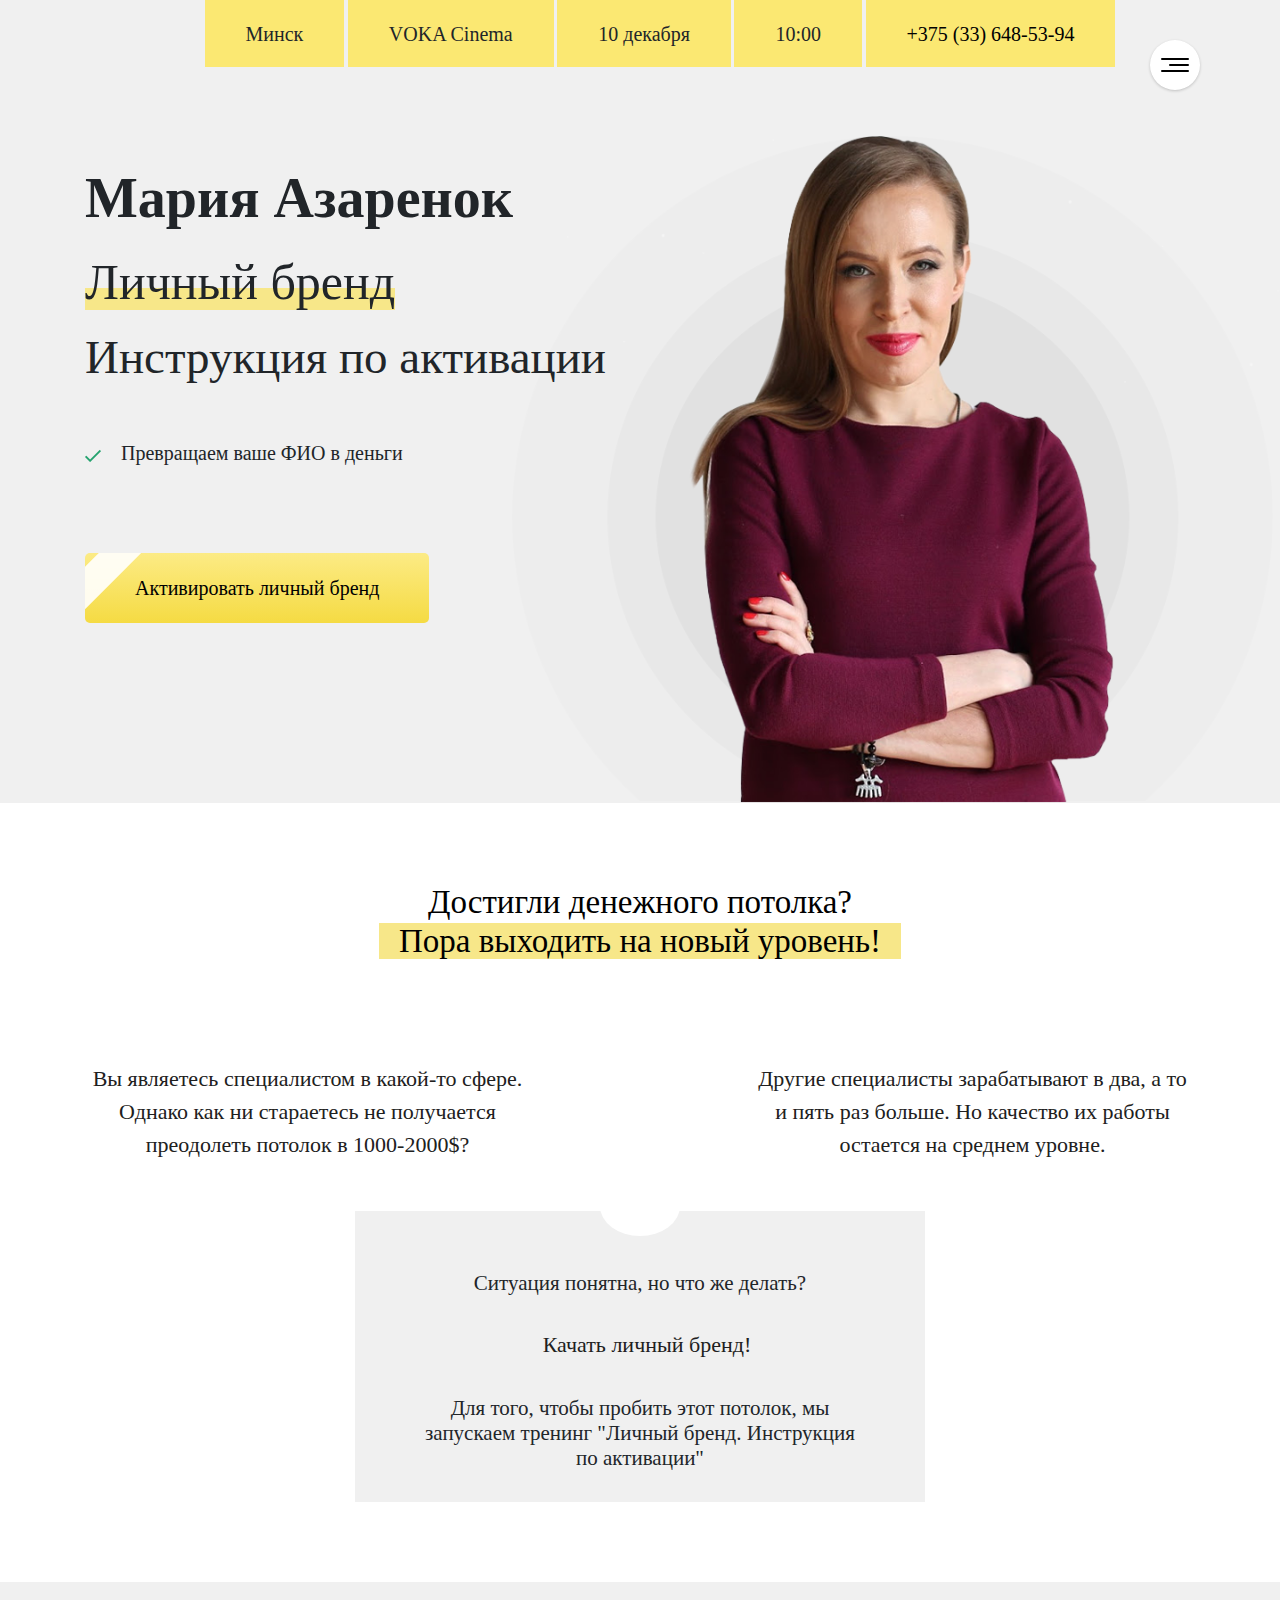
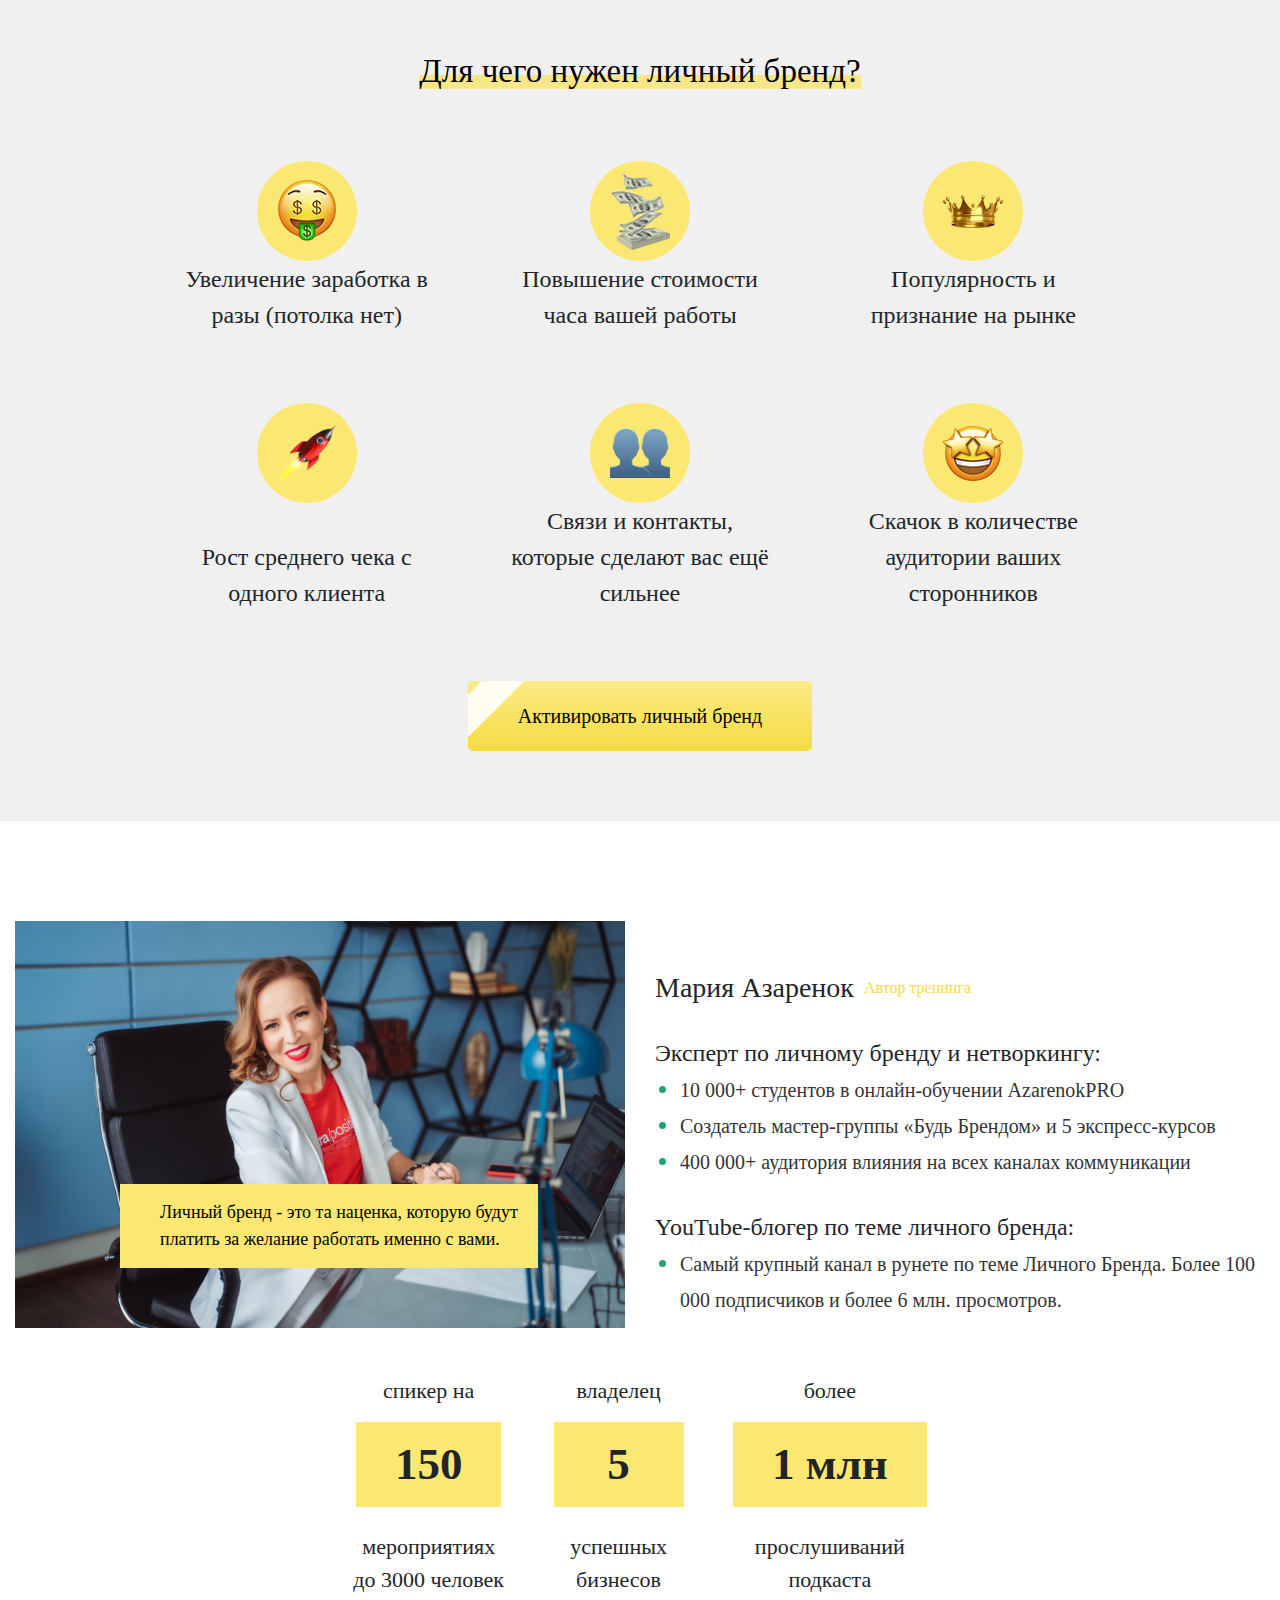
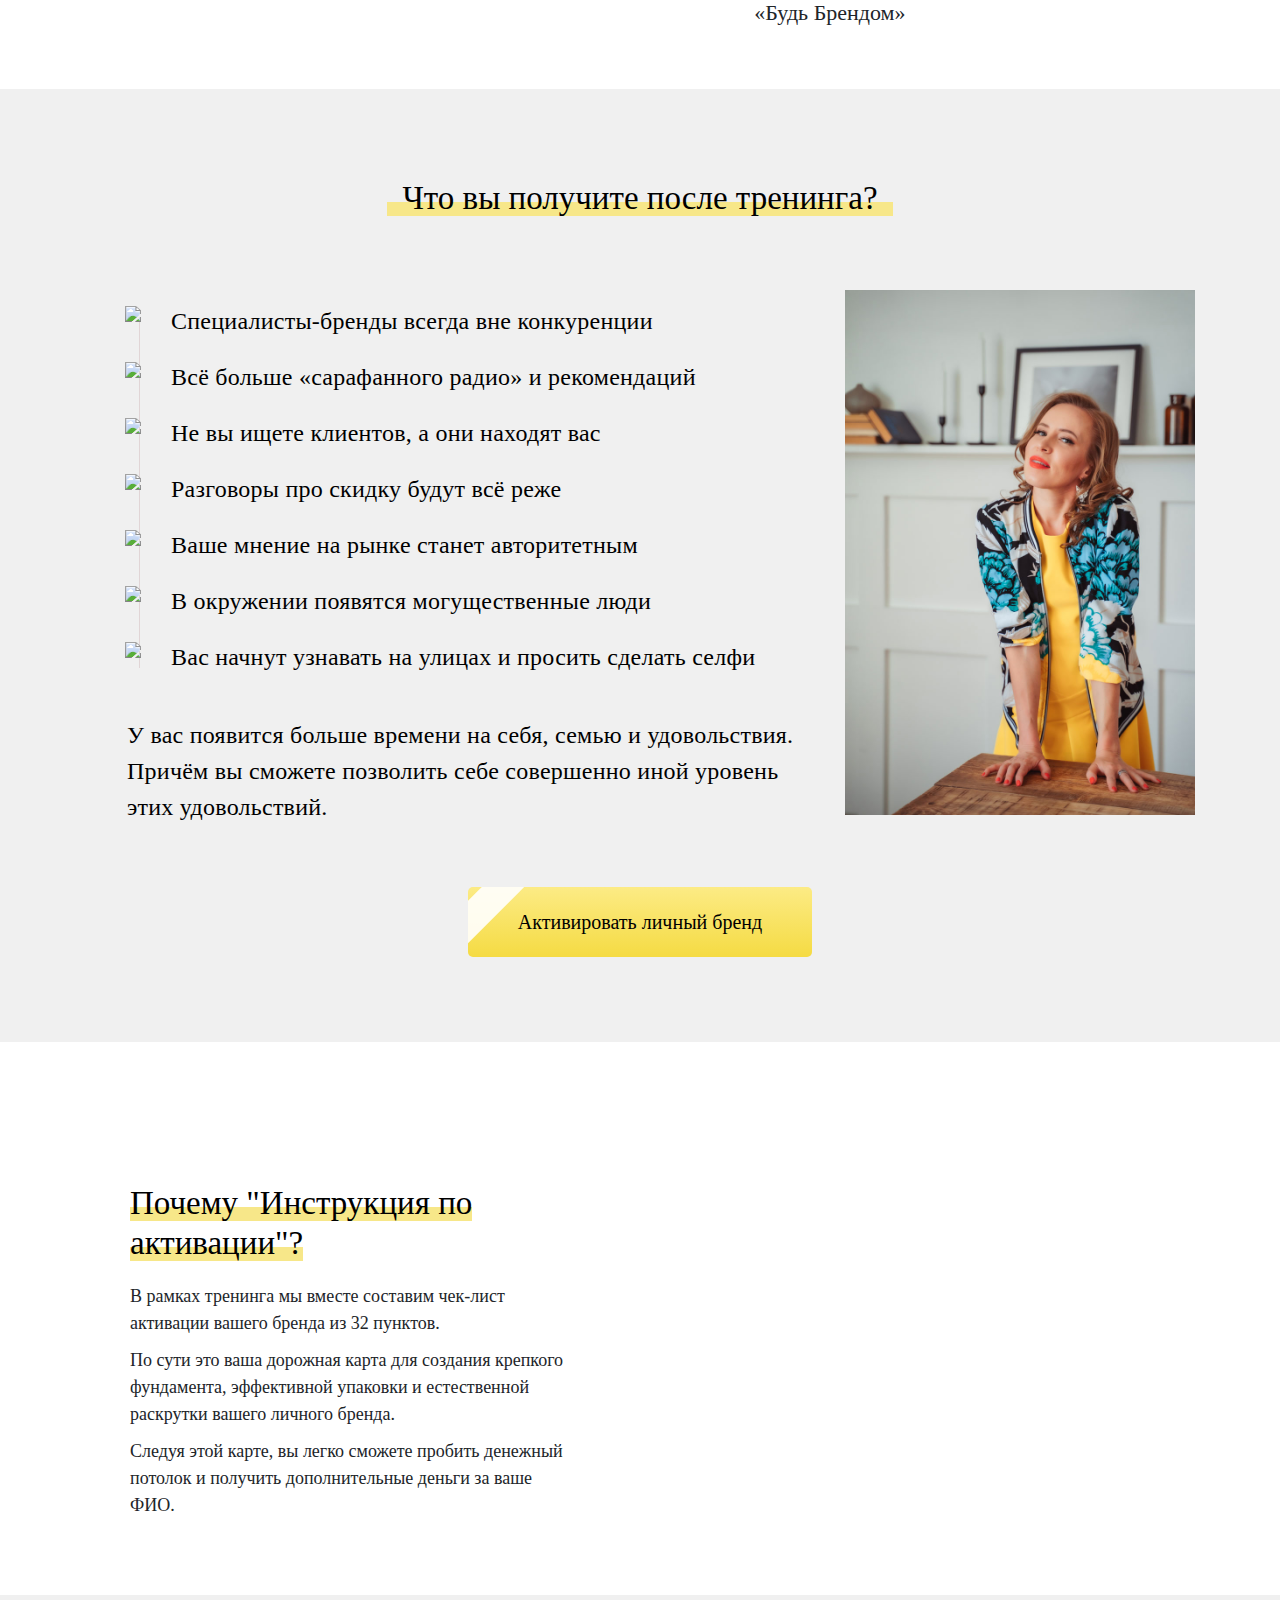
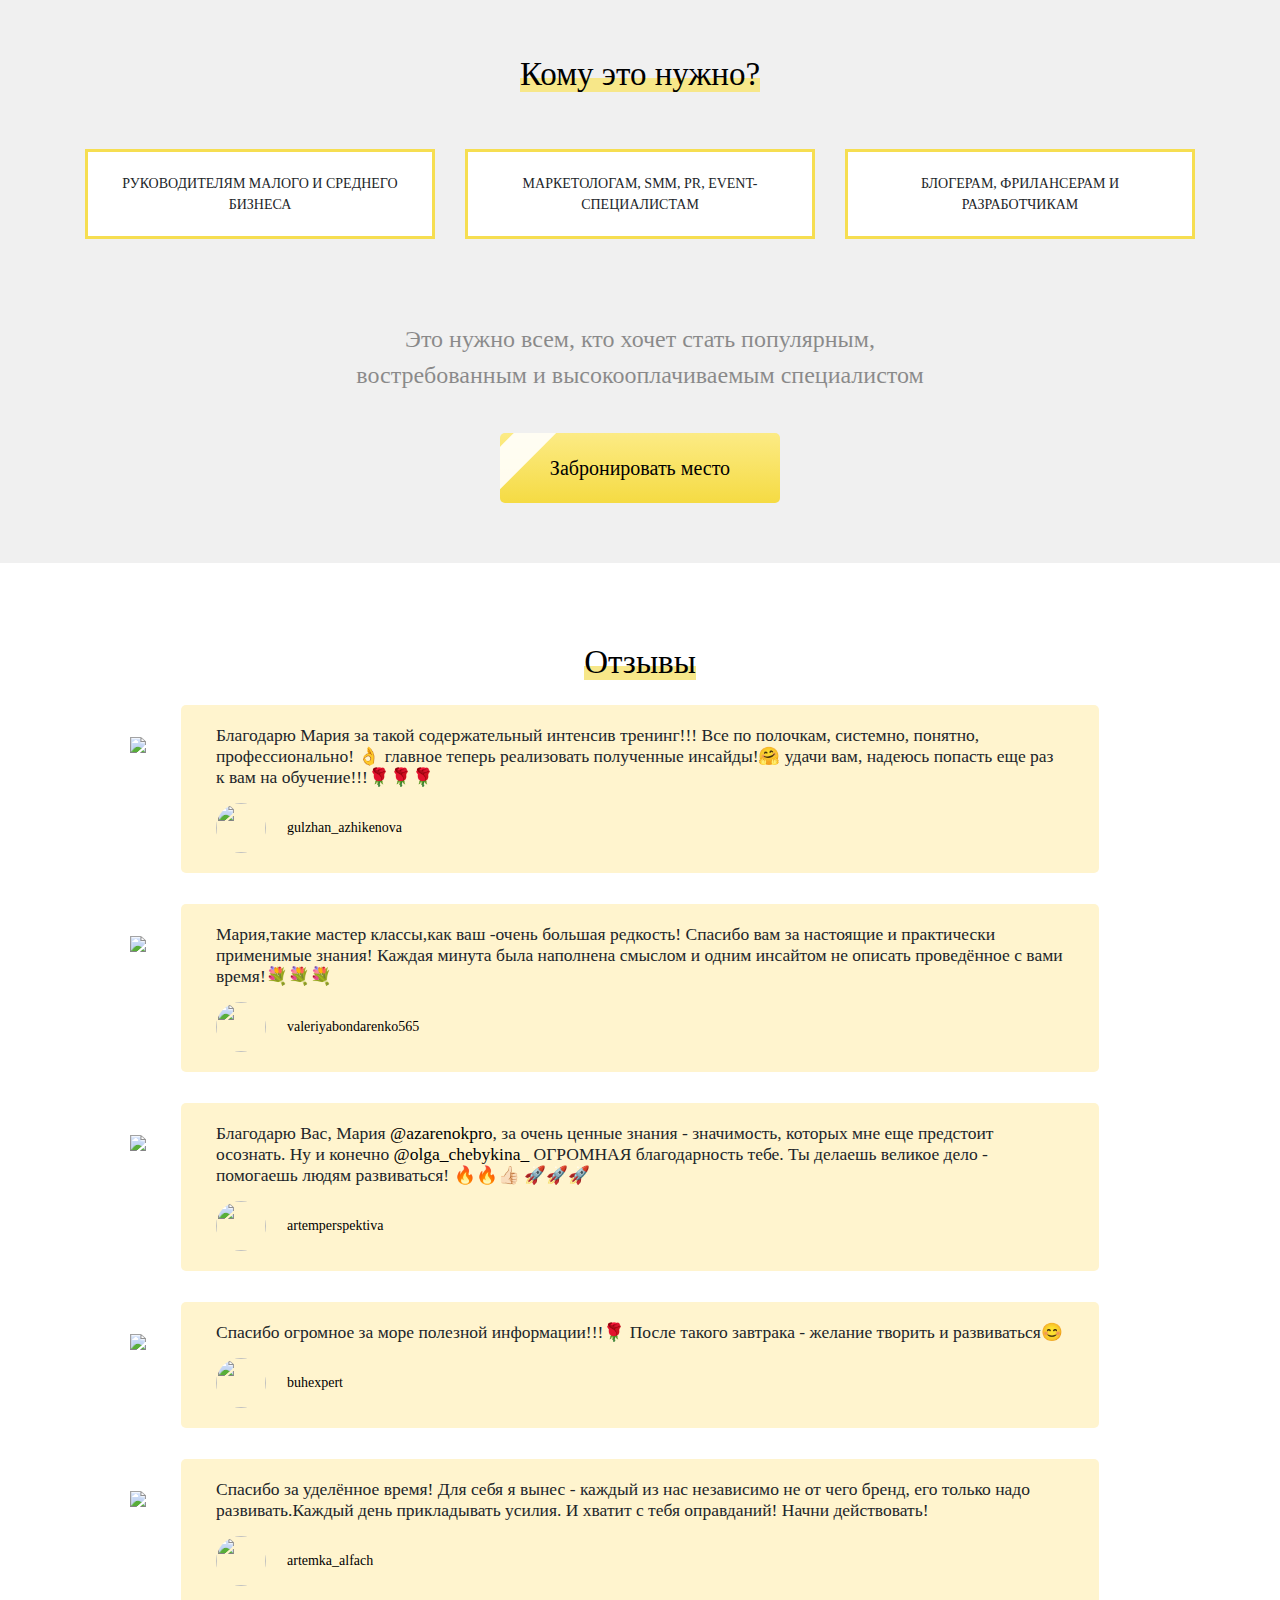
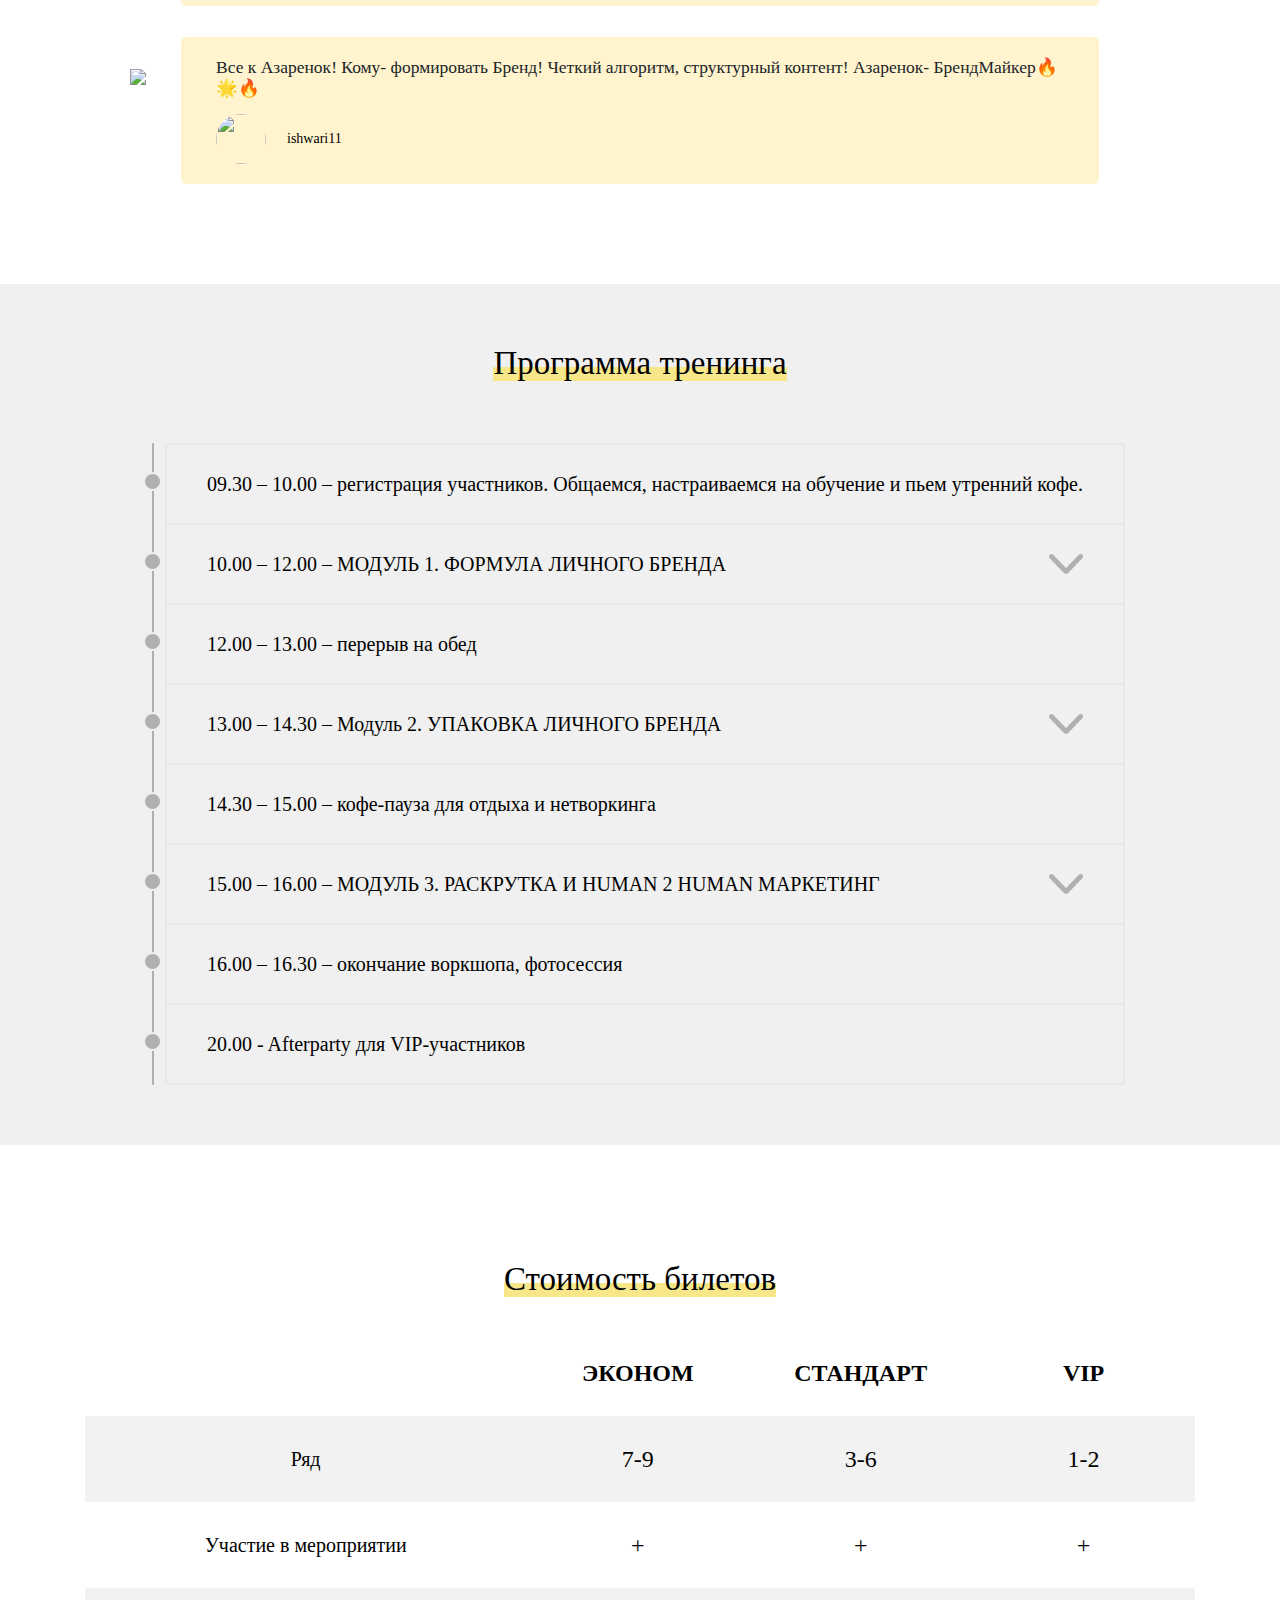
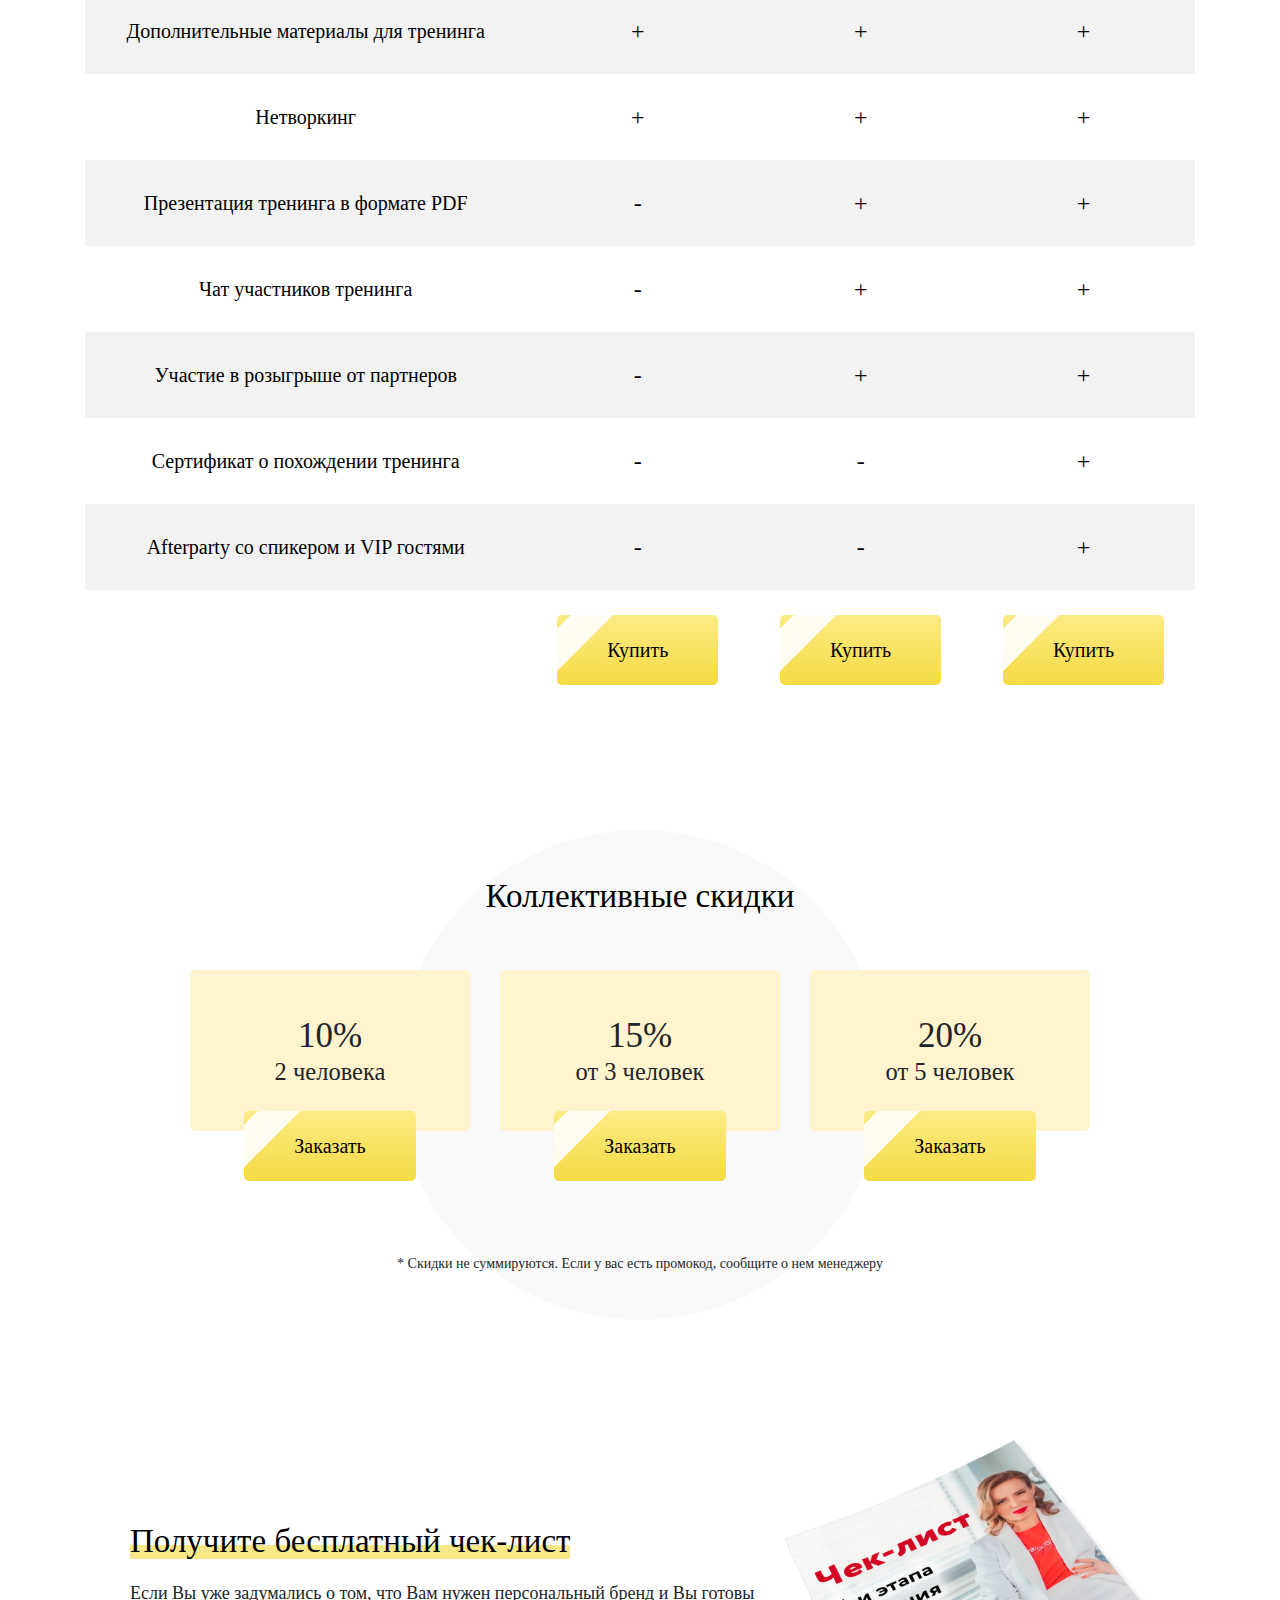
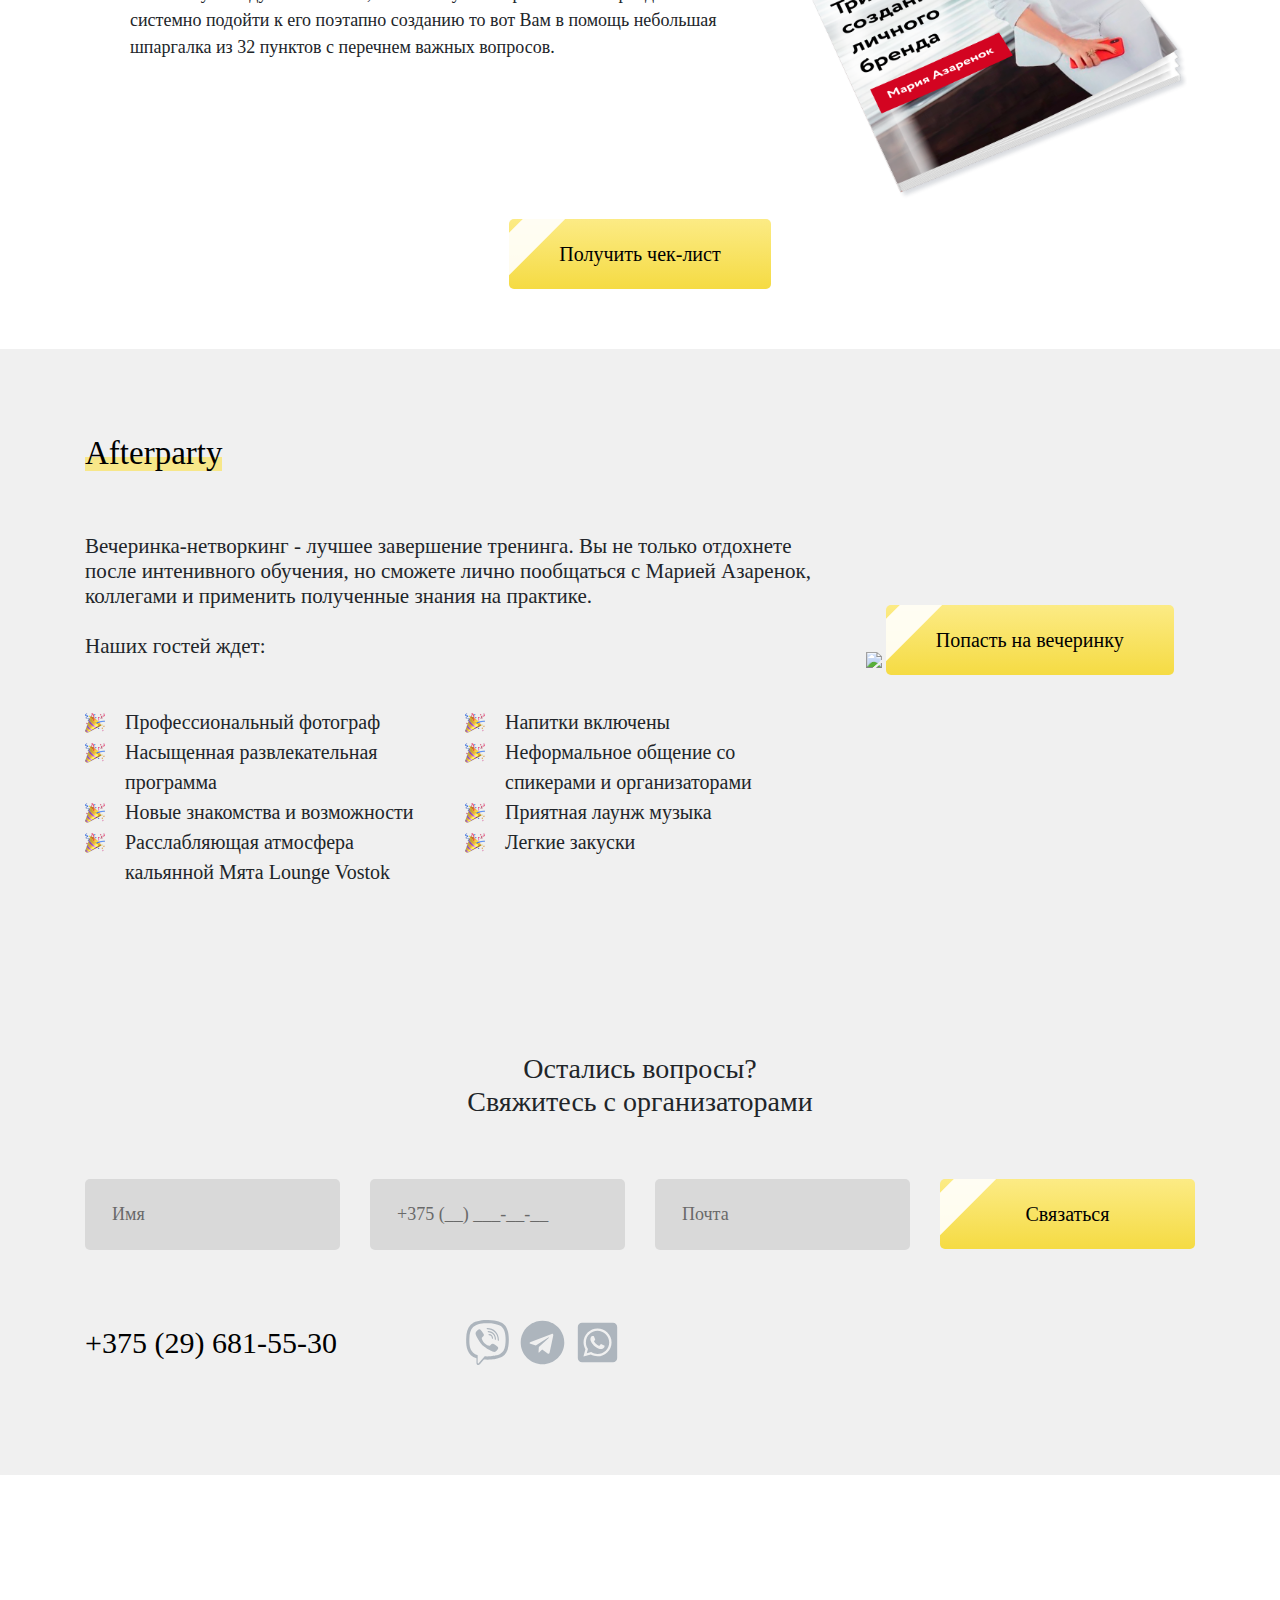
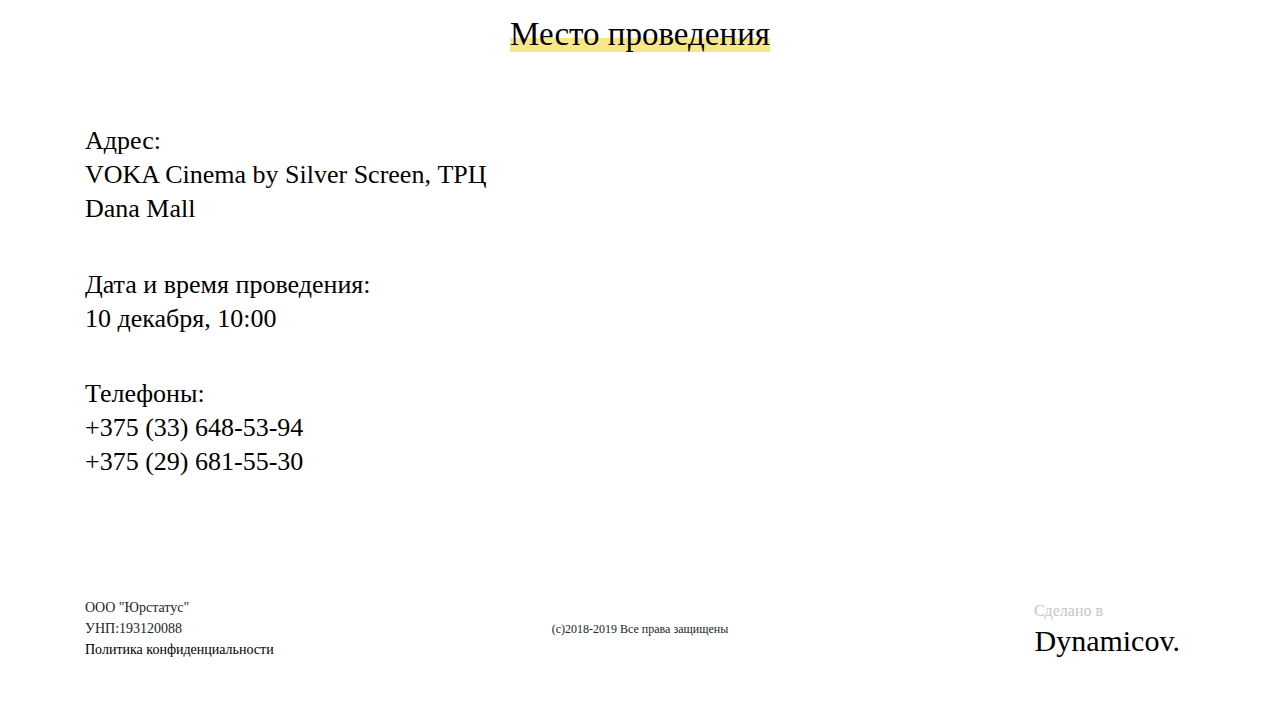
==== commit 9360a7e5: "g" ====
--- a/index.html
+++ b/index.html
@@ -1,1002 +1,1074 @@
-<!DOCTYPE html>
-<html lang="en">
-    <head>
-        <meta charset="UTF-8">
-        <meta name="viewport" content="width=device-width, initial-scale=1.0">
-        <meta http-equiv="X-UA-Compatible" content="ie=edge">
-        <link rel="shortcut icon" href="./assets/img/wherefore/stars.png" type="image/png">
-        <title>Мария Азаренок в Минске: Личный бренд, инструкция по активации</title>
-        <link rel="stylesheet" href="./assets/fonts/stylesheet.css">        
-        <link rel="stylesheet" href="https://stackpath.bootstrapcdn.com/bootstrap/4.3.1/css/bootstrap.min.css" integrity="sha384-ggOyR0iXCbMQv3Xipma34MD+dH/1fQ784/j6cY/iJTQUOhcWr7x9JvoRxT2MZw1T" crossorigin="anonymous">
-        <link rel="stylesheet" type="text/css" href="vendor/slick/slick.css">
-        <link rel="stylesheet" type="text/css" href="vendor/slick/slick-theme.css">
-        <link rel="stylesheet" href="./assets/css/style.css">
-        <script
-            src="https://code.jquery.com/jquery-3.4.1.min.js"
-            integrity="sha256-CSXorXvZcTkaix6Yvo6HppcZGetbYMGWSFlBw8HfCJo="
-            crossorigin="anonymous">
-        </script>
-        <script src="https://cdnjs.cloudflare.com/ajax/libs/popper.js/1.14.7/umd/popper.min.js" integrity="sha384-UO2eT0CpHqdSJQ6hJty5KVphtPhzWj9WO1clHTMGa3JDZwrnQq4sF86dIHNDz0W1" crossorigin="anonymous"></script>
-        <script src="https://stackpath.bootstrapcdn.com/bootstrap/4.3.1/js/bootstrap.min.js" integrity="sha384-JjSmVgyd0p3pXB1rRibZUAYoIIy6OrQ6VrjIEaFf/nJGzIxFDsf4x0xIM+B07jRM" crossorigin="anonymous"></script>
-        <script type="text/javascript" src='vendor/slick/slick.js'></script>
-
-    </head>
-    <body>
-        <div class="page_wrapper">
-        <div class="menu_btn menu_btn-mobile">
-            <div class="burger-wrapper">
-                <div class="burger-1"></div>
-                <div class="burger-2"></div>
-                <div class="burger-3"></div>
-            </div>
-        </div>
-
-        <nav class="map_wrapper row">
-            <div class="substrate col-xl-8 col-lg-7 col-sm-6"></div>
-            <div class="map col-xl-4 col-lg-5 col-sm-6">
-                <div class="col-xl-8 col-11 flex-column d-flex align-items-end">
-                    <div class="row align-items-center">
-                        <div class="map_close"></div>
-                    </div>	
-                    <div class="map_container flex-column d-flex align-items-end justify-content-between">
-                        <a href="#wherefore" class="map_item">Для чего нужен личный бренд?</a>
-                        <a href="#author" class="map_item">Кто автор тренинга?</a>
-                        <a href="#what" class="map_item">Что вы получите после тренинга?</a>
-                        <a href="#why" class="map_item">Почему "Инструкция по активации"?</a>
-                        <a href="#who" class="map_item">Кому это нужно?</a>
-                        <a href="#reviews" class="map_item">Отзывы</a>
-                        <a href="#program" class="map_item">Программа тренинга</a>
-                        <a href="#cost" class="map_item">Стоимость билетов</a>
-                        <a href="#discount" class="map_item">Коллективные скидки</a>
-                        <a href="#afterparty" class="map_item">Afterparty</a>
-                        <a href="#partners" class="map_item">Партнеры</a>
-                        <a href="#q_form" class="map_item">Обратная связь</a>
-                        <a href="#contacts" class="map_item">Место проведения</a>
-                        <a href="tel://+375296815530" class="phone">+375 (29) 681-55-30</a>
-                    </div>	
-                    
-                    
-                </div>
-            </div>
-        </nav>
-
-
-        <section class="main">
-            <div class="bg-gray">
-                    <div class="container">
-                            <header>
-                                    <ul>
-                                        <li data-wow-delay=".1s" class="wow fadeInDown">Минск</li>
-                                        <li data-wow-delay=".2s" class="wow fadeInDown">VOKA Cinema</li>
-                                        <li data-wow-delay=".3s" class="wow fadeInDown">10 декабря</li>
-                                        <li data-wow-delay=".4s" class="wow fadeInDown">10:00</li>
-                                        <li data-wow-delay=".5s" class="wow fadeInDown"><a href="tel://+375336485394">+375 (33) 648-53-94</a></li>
-                                    </ul>
-                                    <div class="ul-mobile">
-                                        <p>Минск <br>VOKA Cinema<br>ТРЦ Dana Mall </p>
-                                        <p>10 декабря <br> 10:00<br> <a href="tel://+375336485394">+375 (33) 648-53-94</a></p>
-                                    </div>
-                                </header>
-                            <div class="row">
-                                <div class="col">
-                                    <h1 class="main_name">Мария Азаренок</h1>
-                                    <div class="main_title-wrapper">
-                                        <h2 class="main_title underlined">Личный бренд</h2>
-                                    </div>
-                                    <p class="main_subtitle">Инструкция по активации</p>
-                                    <div class="main_text list_item">
-                                        <img src="./assets/img/icons/check.png" alt="">
-                                        <p>Превращаем ваше ФИО в деньги</p>
-                                    </div>
-                                    <a href="" class="btn btn-primary" data-toggle="modal" data-target="#book">Активировать личный бренд</a>
-                                </div>
-                                <img class="main_img img-fluid" src="./assets/img/main/photo.png" alt="">
-                            </div>
-                        </div>
-            </div>
-            <img src="./assets/img/brush/1.png" alt="" id="br_1">
-            <img src="./assets/img/brush/2.png" alt="" id="br_2">
-        </section>
-
-        
-        <section class="level">
-            <div class="container">
-                <div class="title_wrapper">
-                    <h1 class="section_title">Достигли денежного потолка?<br>
-                    <span>Пора выходить на новый уровень!</span></h1>
-                </div>
-
-                <div class="row">
-                    <div class="level_item col-sm-8 offset-sm-2 offset-lg-0 col-lg-5">
-                        <p>Вы являетесь специалистом в какой-то сфере.
-                                Однако как ни стараетесь не получается
-                                преодолеть потолок в 1000-2000$?</p>
-                    </div>
-                    <div class="col-lg-2 my-lg-0 my-4 d-flex align-items-start justify-content-center"><img src="./assets/img/level/emoji.png" alt=""></div>
-                    <div class="level_item col-sm-8 offset-sm-2 offset-lg-0 col-lg-5">
-                        <p>Другие специалисты зарабатывают в
-                                два, а то и пять раз больше. Но качество
-                                их работы остается на среднем уровне.
-                                
-                                </p>
-                    </div>
-                </div>
-                <div class="row">
-                    <div class="level_item level_highlighted col-lg-6 offset-lg-3 container">
-                        <h4 class="level_item-subtitle">
-                                Ситуация понятна, но что же делать?
-                        </h4>
-                        <div class="row justify-content-center">
-                            <img class="align-self-start mr-3" src="./assets/img/level/bicepc.png" alt="">
-                            <p class="level_item-title">
-                                    Качать личный бренд!
-    
-                            </p>
-                        </div>
-                        <h4>Для того, чтобы пробить этот потолок, мы запускаем
-                                тренинг "Личный бренд. Инструкция по активации"</h4>
-                    </div>
-                </div>
-            </div>
-        </section>
-
-
-        <section id="wherefore" class="wherefore text-center">
-            <div class="bg-gray">
-                    <div class="container">
-                            <div class="title_wrapper">
-                                <h1 class="section_title underlined">Для чего нужен личный бренд?</h1>
-                            </div>
-            
-                            <div class="row">
-                                <div class="col-md-4 wherefore_item">
-                                    <div class="wherefore_img-wrapper">
-                                            <img class="img-fluid" src="./assets/img/wherefore/dollar.png" alt="">
-                                    </div>
-
-                                    <p>Увеличение заработка
-                                            в разы (потолка нет)</p>
-                                </div>
-                                <div class="col-md-4 wherefore_item">
-                                    <div class="wherefore_img-wrapper">
-                                            <img class="img-fluid" src="./assets/img/wherefore/money.png" alt="">
-                                    </div>
-
-                                    <p>Повышение стоимости часа
-                                            вашей работы</p>
-                                </div>
-                                <div class="col-md-4 wherefore_item">
-                                    <div class="wherefore_img-wrapper">
-                                            <img class="img-fluid" src="./assets/img/wherefore/crown.png" alt="">
-                                    </div>
-
-                                    <p>Популярность и признание
-                                            на рынке</p>
-                                </div>
-                                <div class="col-md-4 wherefore_item">
-                                    <div class="wherefore_img-wrapper">
-                                            <img class="img-fluid" src="./assets/img/wherefore/rocket.png" alt="">
-                                    </div>
-
-                                    <p>Рост среднего чека
-                                            с одного клиента</p>
-                                </div>
-                                <div class="col-md-4 wherefore_item">
-                                    <div class="wherefore_img-wrapper">
-                                            <img class="img-fluid" src="./assets/img/wherefore/people.png" alt="">
-                                    </div>
-
-                                    <p>Связи и контакты, которые
-                                            сделают вас ещё сильнее</p>
-                                </div>
-                                <div class="col-md-4 wherefore_item">
-                                    <div class="wherefore_img-wrapper">
-                                            <img class="img-fluid" src="./assets/img/wherefore/stars.png" alt="">
-                                    </div>
-
-                                    <p>Скачок в количестве
-                                            аудитории ваших сторонников</p>
-                                </div>
-                            </div>
-
-                            <a href="" class="btn btn-primary" data-toggle="modal" data-target="#book">Активировать личный бренд</a>
-                        </div>
-            </div>
-            <img src="./assets/img/brush/3.png" alt="" id="br_3">
-            <img src="./assets/img/brush/4.png" alt="" id="br_4">
-        </section>
-
-        <section id="author" class="author">
-                <div>
-                        <div class="container">
-                                <div class="row">
-                                    <div class="col-lg-6 d-flex align-items-center justify-content-center">
-                                        <img class="img-fluid author_img" src="assets/img/photo/author.jpg" alt="">
-                                        <div class="quote">
-                                                <img class="quote_img" src="./assets/img/quote/quote.png" alt="">
-                                                <p><span>Личный бренд</span> - это та наценка, которую будут<br>
-                                                        платить за желание работать именно с вами.</p>
-                                        </div>                                        
-                                    </div>
-                                    <div class="col-lg-6">
-                                        <h2 class="author_name d-flex align-items-center justify-content-start">Мария Азаренок <span>Автор тренинга</span></h2>
-                                        <ul class="author_pluces-container">
-                                            <p>Эксперт по личному бренду и нетворкингу:</p>
-                                            <li><span>10 000+ студентов в онлайн-обучении AzarenokPRO</span></li>
-                                            <li><span>Создатель мастер-группы «Будь Брендом» и 5 экспресс-курсов</span></li>
-                                            <li><span>400 000+ аудитория влияния на всех каналах коммуникации</span></li>
-                                        </ul>
-                                        <ul class="author_pluces-container">
-                                            <p>YouTube-блогер по теме личного бренда:</p>
-                                            <li><span>Самый крупный канал в рунете по теме Личного Бренда. Более 100 000 подписчиков и более 6 млн. просмотров.</span></li>
-                                        </ul>
-                                    </div>
-                                </div>
-                            </div>
-                </div>
-    
-    
-                <img src="./assets/img/brush/7.png" alt="" id="br_7">
-                <img src="./assets/img/brush/8.png" alt="" id="br_8">
-            </section>
-
-            <div class="statistic">
-                    <div class="container">
-                        <div class="statistic-wrap cf">
-                            <div class="statistic-item wow fadeIn">
-                                <p>cпикер на</p>
-                                <div class="number">150</div>
-                                <p>мероприятиях<br> до 3000 человек</p>
-                            </div>
-                            <div class="statistic-item wow fadeIn">
-                                <p>владелец</p>
-                                <div class="number">5</div>
-                                <p>успешных<br>бизнесов</p>
-                            </div>
-                            <div class="statistic-item wow fadeIn">
-                                <p>более</p>
-                                <div class="number">1 млн</div>
-                                <p>прослушиваний<br> подкаста <br>«Будь Брендом</p>
-                            </div>				
-                        </div>
-                    </div>
-                </div>               
-
-                <section id="what" class="how bg-gray">
-                    <div class="container">
-                        <div class="title_wrapper">
-                            <h1 class="section_title underlined col-lg-6">Что вы получите после тренинга?</h1>
-                        </div>
-                        <div class="row">
-                            <div class="col-lg-8">
-                                <ul class="how_container">
-                                    <li class="how_item row flex-nowrap"><img class="how_bullet" src="./assets/img/what/check.png"><p>Специалисты-бренды всегда вне конкуренции</p></li>
-                                    <li class="how_item row flex-nowrap"><img class="how_bullet" src="./assets/img/what/check.png"><p>Всё больше «сарафанного радио» и рекомендаций</p></li>
-                                    <li class="how_item row flex-nowrap"><img class="how_bullet" src="./assets/img/what/check.png"><p>Не вы ищете клиентов, а они находят вас</p></li>
-                                    <li class="how_item row flex-nowrap"><img class="how_bullet" src="./assets/img/what/check.png"><p>Разговоры про скидку будут всё реже</p></li>
-                                    <li class="how_item row flex-nowrap"><img class="how_bullet" src="./assets/img/what/check.png"><p>Ваше мнение на рынке станет авторитетным</p></li>
-                                    <li class="how_item row flex-nowrap"><img class="how_bullet" src="./assets/img/what/check.png"><p>В окружении появятся могущественные люди</p></li>
-                                    <li class="how_item row flex-nowrap"><img class="how_bullet" src="./assets/img/what/check.png"><p>Вас начнут узнавать на улицах и просить сделать селфи</p></li>
-                                </ul>
-                                <p class="how_item mt-5 ml-5">У вас появится больше времени на себя, семью и удовольствия.<br>Причём вы сможете позволить себе совершенно иной уровень этих удовольствий.</p>
-                                <p class="how_item"></p>
-                            </div>
-                            <div class="col-lg-4 d-flex justify-content-center align-items-center">
-                                <!--<img class="how_ticket d-none d-lg-inline" src="./assets/img/what/1.jpg">-->
-                                <img class="img-fluid author_img mt-lg-5" src="./assets/img/what/1.jpg">
-                            </div>
-                            <div class="col-12 text-center">
-                                <a href="" class="btn btn-primary mt-5" data-toggle="modal" data-target="#book">Активировать личный бренд</a>
-                            </div>
-                        </div>
-                    </div>
-                </section>
-
-
-        <section id="why" class="video">
-                <div class="container">
-                    <div class="video-wrap cf">
-                        <div class="left">
-                            <div class="title_wrapper mb-3">
-                                <h1 class="section_title underlined">Почему "Инструкция по активации"?</h1>   
-                            </div> 
-                            <p>В рамках тренинга мы вместе составим чек-лист активации вашего
-                                    бренда из 32 пунктов.</p>
-                            <p>По сути это ваша дорожная карта для создания крепкого фундамента, эффективной упаковки и естественной раскрутки вашего личного бренда.</p>
-                            <p>Следуя этой карте, вы легко сможете пробить денежный потолок и получить дополнительные деньги за ваше ФИО.</p>
-                        </div>
-                        <div class="right">
-                            <img src="assets/img/why/image.png">
-                            <!--<iframe width="609" height="447" src="https://www.youtube.com/embed/CKGjs2xGaWA" frameborder="0" allow="accelerometer; autoplay; encrypted-media; gyroscope; picture-in-picture" allowfullscreen></iframe>-->
-                        </div>
-                    </div>
-                </div>
-            </section>
-
-                
-            <section class="who text-center" id="who">
-                    <div class="bg-gray">
-                            <div class="container">
-                                    <div class="title_wrapper">
-                                        <h1 class="section_title underlined">Кому это нужно?</h1>
-                                    </div>
-                                    <div class="row mt-5">
-                                        <div class="col-lg-4 col-md-6">
-                                            <div class="who_item list_item">
-                                                <img src="assets/img/icons/check.png" alt="">
-                                                <p>Фрилансерам</p>
-                                            </div>
-                                        </div>
-                                        <div class="col-lg-4 col-md-6">
-                                            <div class="who_item list_item">
-                                                <img src="assets/img/icons/check.png" alt="">
-                                                <p>Фотографам</p>
-                                            </div>
-                                        </div>
-                                        <div class="col-lg-4 col-md-6">
-                                            <div class="who_item list_item">
-                                                <img src="assets/img/icons/check.png" alt="">
-                                                <p>Коучам</p>
-                                            </div>
-                                        </div>
-                                        <div class="col-lg-4 col-md-6">
-                                            <div class="who_item list_item">
-                                                <img src="assets/img/icons/check.png" alt="">
-                                                <p>Бизнес-тренерам</p>
-                                            </div>
-                                        </div>
-                                        <div class="col-lg-4 col-md-6">
-                                            <div class="who_item list_item">
-                                                <img src="assets/img/icons/check.png" alt="">
-                                                <p>Художникам</p>
-                                            </div>
-                                        </div>
-                                        <div class="col-lg-4 col-md-6">
-                                            <div class="who_item list_item">
-                                                <img src="assets/img/icons/check.png" alt="">
-                                                <p>Врачам</p>
-                                            </div>
-                                        </div>
-                                        <div class="col-lg-4 col-md-6">
-                                            <div class="who_item list_item">
-                                                <img src="assets/img/icons/check.png" alt="">
-                                                <p>Блогерам</p>
-                                            </div>
-                                        </div>
-                                        <div class="col-lg-4 col-md-6">
-                                            <div class="who_item list_item">
-                                                <img src="assets/img/icons/check.png" alt="">
-                                                <p>Консультантам</p>
-                                            </div>
-                                        </div>
-                                        <div class="col-lg-4 col-md-6">
-                                            <div class="who_item list_item">
-                                                <img src="assets/img/icons/check.png" alt="">
-                                                <p>Юристам</p>
-                                            </div>
-                                        </div>
-                                        <div class="col-lg-4 col-md-6">
-                                            <div class="who_item list_item">
-                                                <img src="assets/img/icons/check.png" alt="">
-                                                <p>Стилистам</p>
-                                            </div>
-                                        </div>
-                                        <div class="col-lg-4 col-md-6">
-                                            <div class="who_item list_item">
-                                                <img src="assets/img/icons/check.png" alt="">
-                                                <p>Ведущим</p>
-                                            </div>
-                                        </div>
-                                        <div class="col-lg-4 col-md-6">
-                                            <div class="who_item list_item">
-                                                <img src="assets/img/icons/check.png" alt="">
-                                                <p>Бухгалтерам</p>
-                                            </div>
-                                        </div>
-                                    </div>
-                                    <p class="who_afterword">Это нужно всем, кто хочет стать популярным,  востребованным и высокооплачиваемым специалистом</p>
-
-                                    <a href="" class="btn btn-primary" data-toggle="modal" data-target="#book">Забронировать место</a>
-                                </div>
-                    </div>
-                    <img src="./assets/img/brush/5.png" alt="" id="br_5">
-                    <img src="./assets/img/brush/6.png" alt="" id="br_6">
-                </section> 
-
-                <section id="reviews" class="slider">
-                    <div class="container">
-                        <div class="title_wrapper mb-4">
-                            <h1 class="section_title underlined">Отзывы</h1>
-                        </div>
-                        <div class="slider_container">
-                            <article class="slide">
-                                <img class="img-fluid mx-auto" src="https://instagram.fmsq4-1.fna.fbcdn.net/vp/47229e3fa1f09fe201aa02391af7918a/5E21B2CA/t51.2885-15/sh0.08/e35/s750x750/50646856_322696031703659_2815020731081794424_n.jpg?_nc_ht=instagram.fmsq4-1.fna.fbcdn.net&_nc_cat=111">
-                                <div class="slide_text">
-                                    <h5>Благодарю Вас, Мария <a href="https://www.instagram.com/azarenokpro/">@azarenokpro</a>, за очень ценные знания - значимость, которых мне еще предстоит осознать. Ну и конечно <a href="https://www.instagram.com/olga_chebykina_/">@olga_chebykina_</a> ОГРОМНАЯ благодарность тебе. Ты делаешь великое дело - помогаешь людям развиваться! 🔥🔥👍🏻 🚀🚀🚀</h5>
-                                    <div class="d-flex justify-content-start align-items-center slide_link" href="">
-                                        <img src="https://instagram.fmsq4-1.fna.fbcdn.net/vp/424f6f19ad0b01297650e8605350707a/5E28F808/t51.2885-19/s320x320/67159657_402429080622451_5540386113941667840_n.jpg?_nc_ht=instagram.fmsq4-1.fna.fbcdn.net">
-                                        <a  href="https://www.instagram.com/artemperspektiva/" class="ml-4">artemperspektiva</a>
-                                    </div>
-                                </div>
-                            </article>
-                            <article class="slide">
-                                <img class="img-fluid mx-auto" src="https://instagram.fmsq4-1.fna.fbcdn.net/vp/a4add46dc65d39eed8ac8a28692806d3/5E29B742/t51.2885-15/e35/52715676_399073427552371_6223920406954923234_n.jpg?_nc_ht=instagram.fmsq4-1.fna.fbcdn.net&_nc_cat=107">
-                                <div class="slide_text">
-                                    <h5>Спасибо огромное за море полезной информации!!!🌹 После такого завтрака - желание творить и развиваться😊</h5>
-                                    <div class="d-flex justify-content-start align-items-center slide_link" href="">
-                                        <img src="https://instagram.fmsq4-1.fna.fbcdn.net/vp/5481abe34f6ace21d5da8d725b070388/5E17DDDA/t51.2885-19/s320x320/64988399_712121499237743_118579571686637568_n.jpg?_nc_ht=instagram.fmsq4-1.fna.fbcdn.net">
-                                        <a  href="https://www.instagram.com/buhexpert/" class="ml-4">buhexpert</a>
-                                    </div>
-                                </div>
-                            </article>
-                            <article class="slide">
-                                <img class="img-fluid mx-auto" src="https://instagram.fmsq4-1.fna.fbcdn.net/vp/0782b2489d268ec7f5e4cebb59041457/5E2430B7/t51.2885-15/e35/s1080x1080/59475074_652394005185178_1882446808831597947_n.jpg?_nc_ht=instagram.fmsq4-1.fna.fbcdn.net&_nc_cat=110">
-                                <div class="slide_text">
-                                    <h5>Благодарю Мария за такой содержательный интенсив тренинг!!! Все по полочкам, системно, понятно, профессионально! 👌 главное теперь реализовать полученные инсайды!🤗 удачи вам, надеюсь попасть еще раз к вам на обучение!!!🌹🌹🌹</h5>
-                                    <div class="d-flex justify-content-start align-items-center slide_link" href="">
-                                        <img src="https://instagram.fmsq4-1.fna.fbcdn.net/vp/1f13701749e0dca724bab84cdeb07e73/5E1EFDBA/t51.2885-19/s320x320/58409581_972450986290458_6886884663617388544_n.jpg?_nc_ht=instagram.fmsq4-1.fna.fbcdn.net">
-                                        <a  href="https://www.instagram.com/gulzhan_azhikenova/" class="ml-4">gulzhan_azhikenova</a>
-                                    </div>
-                                </div>
-                            </article>
-                            <article class="slide">
-                                <img class="img-fluid mx-auto" src="https://instagram.fmsq4-1.fna.fbcdn.net/vp/28941d5214b1b9c4f9832623aaba743a/5E1D7693/t51.2885-15/sh0.08/e35/s750x750/59684748_371546250135872_8943808057176771660_n.jpg?_nc_ht=instagram.fmsq4-1.fna.fbcdn.net&_nc_cat=108">
-                                <div class="slide_text">
-                                    <h5>Мария,такие мастер классы,как ваш -очень большая редкость! Спасибо вам за настоящие и практически применимые знания! Каждая минута была наполнена смыслом и одним инсайтом не описать проведённое с вами время!💐💐💐</h5>
-                                    <div class="d-flex justify-content-start align-items-center slide_link" href="">
-                                        <img src="https://instagram.fmsq4-1.fna.fbcdn.net/vp/d40432952826c50b6897f16991e39ed0/5E36D53E/t51.2885-19/s320x320/68728047_355356862082157_8339902134560489472_n.jpg?_nc_ht=instagram.fmsq4-1.fna.fbcdn.net">
-                                        <a  href="https://www.instagram.com/valeriyabondarenko565/" class="ml-4">valeriyabondarenko565</a>
-                                    </div>
-                                </div>
-                            </article>
-                            <article class="slide">
-                                <img class="img-fluid mx-auto" src="https://instagram.fmsq4-1.fna.fbcdn.net/vp/867db72ec57e5d018cf03d5072fce428/5E1D2E23/t51.2885-15/e35/s1080x1080/60752448_363530824280620_7033506890499567103_n.jpg?_nc_ht=instagram.fmsq4-1.fna.fbcdn.net&_nc_cat=104">
-                                <div class="slide_text">
-                                    <h5>Спасибо за уделённое время! Для себя я вынес - каждый из нас независимо не от чего бренд, его только надо развивать.Каждый день прикладывать усилия. И хватит с тебя оправданий! Начни действовать!</h5>
-                                    <div class="d-flex justify-content-start align-items-center slide_link" href="">
-                                        <img src="https://instagram.fmsq4-1.fna.fbcdn.net/vp/e31ed03556f38a676939f6f1b336d794/5E31BFBE/t51.2885-19/s320x320/67264443_335218610696798_3514925562017611776_n.jpg?_nc_ht=instagram.fmsq4-1.fna.fbcdn.net">
-                                        <a  href="https://www.instagram.com/artemka_alfach/" class="ml-4">artemka_alfach</a>
-                                    </div>
-                                </div>
-                            </article>
-                            <article class="slide">
-                                <img class="img-fluid mx-auto" src="https://instagram.fmsq4-1.fna.fbcdn.net/vp/b49d6d0973b36106051f6c0418bb3828/5E39CD39/t51.2885-15/sh0.08/e35/s640x640/66406745_188720095468950_1432676221463292019_n.jpg?_nc_ht=instagram.fmsq4-1.fna.fbcdn.net&_nc_cat=106">
-                                <div class="slide_text">
-                                    <h5>Все к Азаренок! Кому- формировать Бренд! Четкий алгоритм, структурный контент! Азаренок- БрендМайкер🔥🌟🔥</h5>
-                                    <div class="d-flex justify-content-start align-items-center slide_link" href="">
-                                        <img src="https://instagram.fmsq4-1.fna.fbcdn.net/vp/774a49590fdfd84a5de0285e154cfdc6/5E331B01/t51.2885-19/s320x320/51474948_2204604156458946_3833255511361323008_n.jpg?_nc_ht=instagram.fmsq4-1.fna.fbcdn.net">
-                                        <a  href=" https://www.instagram.com/ishwari11/" class="ml-4">ishwari11</a>
-                                    </div>
-                                </div>
-                            </article>
-                        </div>
-                    </div>
-                </section>          
-
-                <section id="program" class="questions">
-                    <div class="bg-gray">
-                        <div class="container">
-                            <div class="title_wrapper">
-                                <h1 class="section_title underlined">Программа тренинга</h1>
-                            </div>
-                          <div class="row">
-                            <div class="col-lg-12">
-                              <div class="questions_card">
-                                <div class="questions_card-container">
-                                  <h6>09.00 – 10.00 – регистрация участников (кофе)</h6>
-                                </div>
-                                <div class="questions_card-text">
-                                  <p>Уголовное дело за уклонение от призыва путем неявки по повестке заводится в следующих случаях:
-                                    <br>
-                                    1. Если лично расписался в повестке.
-                                    <br>
-                                    2. Расписался в уведомлении на получение заказного письма.
-                                    <br>
-                                    3. Отказался получать повестку при личном вручении и это зафиксировано при свидетелях.</p>
-                                </div>
-                              </div>
-                            </div>
-                            <div class="col-lg-12">
-                              <div class="questions_card questions_card1">
-                                <div class="questions_card-container">
-                                  <h6>10.00 – 12.00 – МОДУЛЬ 1. ФОРМУЛА ЛИЧНОГО БРЕНДА</h6>
-                                  <img class="questions_card-img" src="./assets/img/questions/arrow.png">
-                                </div>
-                                <div class="questions_card-text">
-                                  <p>Точка Мастерства <br>
-1. Видение и глубина понимания дела через 3 уровня смыслов <br>
-2. Формула бренда и критерии правильной формулы<br>
-4. Роль в нише. Как выбрать ведущую роль<br>
-5. Результаты вашего бренда и ценный конечный продукт<br>
-6. Компетенции человека-бренда <br>
-7. Ценности <br>
-8. Качества <br>
-9. Грани бренда <br>
-10. Отстройка<br>
-11. Где рождается Уникальность?<br>
-12. Легенда бренда<br>
-13. Твердые факты <br>
-14. Могу ли я быть ролевой моделью?<br>
-15. Ядро аудитории и Окружение человека-бренда<br>
-16. Бенчмарк. Прямые и косвенные конкуренты<br>
-17. Формулы позиционирования<br>
-18. Монетизация. 7 типов</p>
-                                </div>
-                              </div>
-                            </div>
-                            <div class="col-lg-12">
-                              <div class="questions_card">
-                                <div class="questions_card-container">
-                                  <h6>12.00 – 13.00 – перерыв на обед</h6>
-                                </div>
-                                <div class="questions_card-text">
-                                  <p></p>
-                                </div>
-                              </div>
-                            </div>
-                            <div class="col-lg-12">
-                              <div class="questions_card questions_card1">
-                                <div class="questions_card-container">
-                                  <h6>13.00 – 14.30 – Модуль 2. УПАКОВКА ЛИЧНОГО БРЕНДА</h6>
-                                  <img class="questions_card-img" src="./assets/img/questions/arrow.png">
-                                </div>
-                                <div class="questions_card-text">
-                                  <p>1. Контент-маркетинг, формирование доверительных отношений и использования триггеров для усиления продаж<br>
-2. этап Упаковка. Основные задачи и особенности<br>
-3. Форматы контента. Суть контент- маркетинга <br>
-4. Критерии выбора точек контакта для человека- бренда<br>
-Триггеры. Искусство продавать не продавая. Триггер «Взаимная Благодарность», 
-5. «Высокая причина почему» <br>
-6. 4 причины почему у вас не покупают<br>
-7. Отправка сигнала соответствия через упаковку. Триггер «Вовлечение в обладание» <br>
-8. Доверительный маркетинг. Что это такое? <br>
-9. Первый фактор. Триггер «Авторитет» <br>
-10. Что делать, если я не эксперт? Техника «Паровозик»<br>
-11. Второй фактор. Триггер «Детали», «Динамика»<br>
-12. Третий фактор. Триггер «Доступный герой» <br>
-13. Четвертый фактор. Триггер «Сопричастность» <br>
-Обработка возражений через контент. Триггер «Я знаю, что вы думаете», «Демонстрация недостатков», «Гарантия возврата» , «Шаг за шагом» 
-Фишки контент- маркетинга. <br>14. Триггер «Открытая петля» <br>
-15. Инстаграм: С чего начать? Надо ли вести 2 аккаунта?<br>
-16. Оформление инстапрофиля для человека- бренда <br>
-17. Где брать идеи для постов<br>
-18. Сториз - смысл, возможности, стиль<br>
-19. Прямые эфиры. О чем и с чего начать? </p>
-                                </div>
-                              </div>
-                            </div>
-                            <div class="col-lg-12">
-                              <div class="questions_card">
-                                <div class="questions_card-container">
-                                  <h6>14.30 – 15.00 – кофе-пауза</h6>
-                                </div>
-                                <div class="questions_card-text">
-                                  <p></p>
-                                </div>
-                              </div>
-                            </div>
-                            <div class="col-lg-12">
-                              <div class="questions_card questions_card1">
-                                <div class="questions_card-container">
-                                  <h6>15.00 – 16.00 – МОДУЛЬ 3. РАСКРУТКА И HUMAN 2 HUMAN </h6>
-                                  <img class="questions_card-img" src="./assets/img/questions/arrow.png">
-                                </div>
-                                <div class="questions_card-text">
-                                  <p>1. МАРКЕТИНГ
-Вовлечение в Инстаграм- как сделать так, чтобы аудитория реагировала на ваши посты<br>
-2. Органический трафик. 15 способов как бесплатно приводить новый трафик.<br>
-3. Нетворкинг. Что это такое? Как использовать события? <br>
-4. Искусство светской беседы. Техника «Морской бой» <br>
-5. Follow up. Как переводить знакомства в партнерства.<br>
-6. Адвокаты бренда <br>
-7. Как собирать отзывы <br>
-8. Продвижение через экспертный статус: консалтинг, спикерство, собственные события<br>
-9. Партнерские программы, кросс-промо и коллаборации <br>
-10. Марафоны, найти или создать свой? 
-</p>
-                                </div>
-                              </div>
-                            </div>
-                            <div class="col-lg-12">
-                              <div class="questions_card">
-                                <div class="questions_card-container">
-                                  <h6>16.00 – 16.30 – окончание воркшопа, фотосессия</h6>
-                                </div>
-                                <div class="questions_card-text">
-                                  <p></p>
-                                </div>
-                              </div>
-                            </div>
-                          </div>
-                        </div>
-                    </div>    
-                  </section>
-
-            <!--<section class="meet">
-                    <div class="container">
-                            <div class="title_wrapper">
-                                    <h1 class="section_title">Достигли денежного потолка?<br>
-                                    <span>Пора выходить на новый уровень!</span></h1>
-                                </div>
-                        
-                        <div class="meet-wrap cf">
-                            <div class="meet-item wow fadeInLeft">
-                                <div class="img"><img src="./assets/img/level/meet-1.png"/></div>
-                                <p>Вы являетесь специалистом в какой-то сфере.
-                                        Однако как ни стараетесь не получается
-                                        преодолеть потолок в 1000-2000$?</p>
-                            </div>
-                            <div class="meet-item wow zoomIn">
-                                <div class="img"><img src="./assets/img/level/meet-1.png"></div>
-                                <p>Другие специалисты зарабатывают в
-                                        два, а то и пять раз больше. Но качество
-                                        их работы остается на среднем уровне.
-                                        
-                                        </p>
-                            </div>
-                            <div class="meet-item wow fadeInRight">
-                                <div class="img"><img src="./assets/img/level/meet-1.png"/></div>
-                                <p>Для того, чтобы пробить этот потолок, мы запускаем
-                                        тренинг "Личный бренд. Инструкция по активации</p>
-                            </div>				
-                        </div>
-                        <div class="arrow"><img src="./assets/img/level/bicepc.png"></div>
-                        <div class="title_wrapper">
-                                <h3 class="underlined d-inline">Качай личный бренд!</h3>
-                        </div>
-
-                        <a href="" class="btn btn-primary" data-toggle="modal" data-target="#book">Забронировать место</a>
-                    </div>
-                </section>-->
-    
-        <section class="cost" id="cost">
-            <div class="container">
-                <div class="title_wrapper">
-                    <h1 class="section_title underlined">Стоимость билетов</h1>
-                </div>
-                <table class="table table-striped table-borderless d-none d-lg-block">
-                    <thead>
-                        <tr>
-                            <th scope="col"></th>
-                            <th scope="col">Онлайн
-                                участие</th>
-                            <th scope="col">Офлайн
-                                2 дня</th>
-                            <th scope="col">Офлайн
-                                2 дня + обеды</th>
-                            <th scope="col">Офлайн
-                                2 дня + воркшопы</th>
-                        </tr>
-                    </thead>
-                    <tbody>
-                        <tr class="table_content">
-                            <th scope="row">Онлайн-трансляция</th>
-                            <td>+</td>
-                            <td>-</td>
-                            <td>+</td>
-                            <td>-</td>
-                        </tr>
-                        <tr class="table_content">
-                            <th scope="row">Видеозаписи конференции</th>
-                            <td>+</td>
-                            <td>-</td>
-                            <td>+</td>
-                            <td>-</td>
-                        </tr>
-                        <tr class="table_content">
-                            <th scope="row">Презентации спикеров</th>
-                            <td>+</td>
-                            <td>-</td>
-                            <td>+</td>
-                            <td>-</td>
-                        </tr>
-                        <tr class="table_cost">
-                            <th scope="row"></th>
-                            <td>6&nbsp;900&nbsp;руб.</td>
-                            <td>6&nbsp;900&nbsp;руб.</td>
-                            <td>6&nbsp;900&nbsp;руб.</td>
-                            <td>6&nbsp;900&nbsp;руб.</td>
-                        </tr>
-                        <tr>
-                            <th scope="row"></th>
-                            <td><a href="" class="btn btn-primary" data-toggle="modal" data-target="#book">Купить</a></td>
-                            <td><a href="" class="btn btn-primary" data-toggle="modal" data-target="#book">Купить</a></td>
-                            <td><a href="" class="btn btn-primary" data-toggle="modal" data-target="#book">Купить</a></td>
-                            <td><a href="" class="btn btn-primary" data-toggle="modal" data-target="#book">Купить</a></td>
-                        </tr>
-                    </tbody>
-                </table>
-
-                <div class="cost_mobile d-block d-lg-none">
-                    <div class="cost_mobile-item">
-                        <h2>Онлайн
-                            участие</h2>
-                        <div>
-                            <p class="enabled">Онлайн-трансляция</p>
-                        </div>
-                        <div>
-                            <p class="enabled">Видеозаписи конференции</p>
-                        </div>
-                        <div>
-                            <p class="enabled">Презентации спикеров</p>
-                        </div>
-                        <p class="cost_price">6&nbsp;900&nbsp;руб.</p>
-                        <a href="" class="btn btn-primary" data-toggle="modal" data-target="#book">Купить</a>
-                    </div>
-                    <div class="cost_mobile-item">
-                        <h2>Офлайн
-                            2 дня</h2>
-                        <div>
-                            <p class="disabled">Онлайн-трансляция</p>
-                        </div>
-                        <div>
-                            <p class="disabled">Видеозаписи конференции</p>
-                        </div>
-                        <div>
-                            <p class="disabled">Презентации спикеров</p>
-                        </div>
-                        <p class="cost_price">6&nbsp;900&nbsp;руб.</p>
-                        <a href="" class="btn btn-primary" data-toggle="modal" data-target="#book">Купить</a>
-                    </div>
-                    <div class="cost_mobile-item">
-                        <h2>Офлайн
-                            2 дня + обеды</h2>
-                        <div>
-                            <p class="enabled">Онлайн-трансляция</p>
-                        </div>
-                        <div>
-                            <p class="enabled">Видеозаписи конференции</p>
-                        </div>
-                        <div>
-                            <p class="enabled">Презентации спикеров</p>
-                        </div>
-                        <p class="cost_price">6&nbsp;900&nbsp;руб.</p>
-                        <a href="" class="btn btn-primary" data-toggle="modal" data-target="#book">Купить</a>
-                    </div>
-                    <div class="cost_mobile-item">
-                        <h2>Офлайн
-                            2 дня + воркшопы</h2>
-                        <div>
-                            <p class="disabled">Онлайн-трансляция</p>
-                        </div>
-                        <div>
-                            <p class="disabled">Видеозаписи конференции</p>
-                        </div>
-                        <div>
-                            <p class="disabled">Презентации спикеров</p>
-                        </div>
-                        <p class="cost_price">6&nbsp;900&nbsp;руб.</p>
-                        <a href="" class="btn btn-primary" data-toggle="modal" data-target="#book">Купить</a>
-                    </div>
-                </div>
-
-            </div>
-        </section>
-
-        <section class="discounts bg_circle" id="discount"> 
-            <div class="container">
-                <div class="title_wrapper">
-                    <h1 class="section_title">Коллективные скидки</h1>
-                </div>
-                <div class="row">
-                    <div class="col-lg-4 text-center">
-                        <div class="discounts_container">
-                            <h1>10%</h1>
-                            <h3>2 человека</h3>
-                        </div>     
-                        <a class="btn btn-primary" href="" data-toggle="modal" data-target="#book">Заказать</a>               
-                    </div>
-                    <div class="col-lg-4 text-center">
-                        <div class="discounts_container">
-                            <h1>15%</h1>
-                            <h3>от 3 человек</h3>
-                        </div>     
-                        <a class="btn btn-primary" href="" data-toggle="modal" data-target="#book">Заказать</a>  
-                    </div>
-                    <div class="col-lg-4 text-center">
-                        <div class="discounts_container">
-                            <h1>20%</h1>
-                            <h3>от 5 человека</h3>
-                        </div>     
-                        <a class="btn btn-primary" href="" data-toggle="modal" data-target="#book">Заказать</a>  
-                    </div>
-                </div>
-                <h6 class="text-center discounts_afterword mt-4">* Скидки не суммируются. Если у вас есть промокод, сообщите о нем менеджеру</h6>
-            </div>
-        </section>
-
-        <section class="afterparty" id="afterparty">
-            <div class="bg-gray">
-                    <div class="container">
-                            <div class="row">
-                                <div class="col-lg-8">
-                                    <div class="title_wrapper">
-                                        <h1 class="underlined section_title">Afterparty</h1>
-                                    </div>
-            
-                                    <h4>Громкая музыка и крутой движ. Сперва пообщаемся о работе, а потом шумно от нее отдохнем в формате вечеринки!</h4>
-                                        <div class="row">
-                                            <div class="col-lg-6">
-                                                <div class="list_item">
-                                                    <img src="assets/img/icons/check.png">
-                                                    <p>Новые знакомства и возможности</p>
-                                                </div>
-                                            </div>
-                                            <div class="col-lg-6">
-                                                <div class="list_item">
-                                                    <img src="assets/img/icons/check.png">
-                                                    <p>Напитки включены</p>
-                                                </div>
-                                            </div>
-                                            <div class="col-lg-6">
-                                                <div class="list_item">
-                                                    <img src="assets/img/icons/check.png">
-                                                    <p>Насыщенная развлекательная программа</p>
-                                                </div>
-                                            </div>
-                                            <div class="col-lg-6">
-                                                <div class="list_item">
-                                                    <img src="assets/img/icons/check.png">
-                                                    <p>Профессиональный фотограф</p>
-                                                </div>
-                                            </div>
-                                            <div class="col-lg-6">
-                                                <div class="list_item">
-                                                    <img src="assets/img/icons/check.png">
-                                                    <p>Неформальное общение со спикерами и организаторами</p>
-                                                </div>
-                                            </div>
-                                        </div>
-                                </div>
-                                <div class="col-lg-4 d-flex align-items-center justify-content-center">
-                                    <div class="afterparty_container text-center">
-                                        <img class="img-fluid" src="assets/img/party.jpg">
-                                        <a class="btn btn-primary" href="" data-toggle="modal" data-target="#book">Попасть на вечеринку</a>
-                                    </div>
-                                </div>
-                            </div>
-                        </div>
-            
-            </div>
-            <img src="./assets/img/brush/9.png" alt="" id="br_9">
-            <img src="./assets/img/brush/10.png" alt="" id="br_10">
-        </section>
-
-        <section class="partners" id="partners">
-            <div class="container">
-                <div class="title_wrapper">
-                    <h1 class="section_title underlined">Партнеры</h1>
-                </div>
-                <div class="row">
-                    <div class="col-lg-3 col-6">
-                        <a href="" class="partners_link"><img class="img-fluid" src="assets/img/author.png" alt=""></a>
-                    </div>
-                    <div class="col-lg-3 col-6">
-                        <a href="" class="partners_link"><img class="img-fluid" src="assets/img/author.png" alt=""></a>
-                    </div>
-                    <div class="col-lg-3 col-6">
-                        <a href="" class="partners_link"><img class="img-fluid" src="assets/img/author.png" alt=""></a>
-                    </div>
-                    <div class="col-lg-3 col-6">
-                        <a href="" class="partners_link"><img class="img-fluid" src="assets/img/author.png" alt=""></a>
-                    </div>
-                </div>
-            </div>
-        </section>
-
-        
-        <section class="q_form" id="q_form">
-            <div class="container">
-                <h2 class="text-center">Остались вопросы?</h2>
-                <h2 class="text-center">Свяжитесь с организаторами</h2>
-                <form id="form" class="row">
-                    <div class="col-lg-3 my-3 my-lg-0">
-                        <input type="" name="name" placeholder="Имя">
-                    </div>
-                    <div class="col-lg-3 my-3 my-lg-0">
-                        <input type="" name="phone" placeholder="+375 (__) ___-__-__">
-                    </div>
-                    <div class="col-lg-3 my-3 my-lg-0">
-                        <input type="" name="main" placeholder="Почта">
-                    </div>
-                    <div class="col-lg-3 my-3 my-lg-0 d-lg-flex align-items-lg-center">
-                        <a id="submit" href="" class="btn btn-primary">Связаться</a>
-                    </div>
-                </form>
-                <div class="row">
-                    <div class="col-lg-4 col-md-6 justify-content-center justify-content-md-start my-3 my-md-0 d-flex align-items-center">
-                        <a class="q_tel" href="tel://+375296815530">+375 (29) 681-55-30</a>
-                    </div>
-                    <div class="col-lg-4 col-md-6 justify-content-center justify-content-md-start d-flex flex-row">
-                        <a class="social_link" href="">
-                            <svg aria-hidden="true" class="social_img" focusable="false" data-prefix="fab" data-icon="viber" role="img" xmlns="http://www.w3.org/2000/svg" viewBox="0 0 512 512" class="svg-inline--fa fa-viber fa-w-16 fa-3x"><path fill="currentColor" d="M444 49.9C431.3 38.2 379.9.9 265.3.4c0 0-135.1-8.1-200.9 52.3C27.8 89.3 14.9 143 13.5 209.5c-1.4 66.5-3.1 191.1 117 224.9h.1l-.1 51.6s-.8 20.9 13 25.1c16.6 5.2 26.4-10.7 42.3-27.8 8.7-9.4 20.7-23.2 29.8-33.7 82.2 6.9 145.3-8.9 152.5-11.2 16.6-5.4 110.5-17.4 125.7-142 15.8-128.6-7.6-209.8-49.8-246.5zM457.9 287c-12.9 104-89 110.6-103 115.1-6 1.9-61.5 15.7-131.2 11.2 0 0-52 62.7-68.2 79-5.3 5.3-11.1 4.8-11-5.7 0-6.9.4-85.7.4-85.7-.1 0-.1 0 0 0-101.8-28.2-95.8-134.3-94.7-189.8 1.1-55.5 11.6-101 42.6-131.6 55.7-50.5 170.4-43 170.4-43 96.9.4 143.3 29.6 154.1 39.4 35.7 30.6 53.9 103.8 40.6 211.1zm-139-80.8c.4 8.6-12.5 9.2-12.9.6-1.1-22-11.4-32.7-32.6-33.9-8.6-.5-7.8-13.4.7-12.9 27.9 1.5 43.4 17.5 44.8 46.2zm20.3 11.3c1-42.4-25.5-75.6-75.8-79.3-8.5-.6-7.6-13.5.9-12.9 58 4.2 88.9 44.1 87.8 92.5-.1 8.6-13.1 8.2-12.9-.3zm47 13.4c.1 8.6-12.9 8.7-12.9.1-.6-81.5-54.9-125.9-120.8-126.4-8.5-.1-8.5-12.9 0-12.9 73.7.5 133 51.4 133.7 139.2zM374.9 329v.2c-10.8 19-31 40-51.8 33.3l-.2-.3c-21.1-5.9-70.8-31.5-102.2-56.5-16.2-12.8-31-27.9-42.4-42.4-10.3-12.9-20.7-28.2-30.8-46.6-21.3-38.5-26-55.7-26-55.7-6.7-20.8 14.2-41 33.3-51.8h.2c9.2-4.8 18-3.2 23.9 3.9 0 0 12.4 14.8 17.7 22.1 5 6.8 11.7 17.7 15.2 23.8 6.1 10.9 2.3 22-3.7 26.6l-12 9.6c-6.1 4.9-5.3 14-5.3 14s17.8 67.3 84.3 84.3c0 0 9.1.8 14-5.3l9.6-12c4.6-6 15.7-9.8 26.6-3.7 14.7 8.3 33.4 21.2 45.8 32.9 7 5.7 8.6 14.4 3.8 23.6z" class=""></path></svg>
-                        </a>
-                        <a class="social_link" href="">
-                            <svg class="social_img" aria-hidden="true" focusable="false" data-prefix="fab" data-icon="telegram" role="img" xmlns="http://www.w3.org/2000/svg" viewBox="0 0 496 512" class="svg-inline--fa fa-telegram fa-w-16 fa-3x"><path fill="currentColor" d="M248 8C111 8 0 119 0 256s111 248 248 248 248-111 248-248S385 8 248 8zm121.8 169.9l-40.7 191.8c-3 13.6-11.1 16.9-22.4 10.5l-62-45.7-29.9 28.8c-3.3 3.3-6.1 6.1-12.5 6.1l4.4-63.1 114.9-103.8c5-4.4-1.1-6.9-7.7-2.5l-142 89.4-61.2-19.1c-13.3-4.2-13.6-13.3 2.8-19.7l239.1-92.2c11.1-4 20.8 2.7 17.2 19.5z" class=""></path></svg>
-                        </a>
-                        <a class="social_link" href="">
-                            <svg aria-hidden="true" class="social_img" focusable="false" data-prefix="fab" data-icon="whatsapp-square" role="img" xmlns="http://www.w3.org/2000/svg" viewBox="0 0 448 512" class="svg-inline--fa fa-whatsapp-square fa-w-14 fa-3x"><path fill="currentColor" d="M224 122.8c-72.7 0-131.8 59.1-131.9 131.8 0 24.9 7 49.2 20.2 70.1l3.1 5-13.3 48.6 49.9-13.1 4.8 2.9c20.2 12 43.4 18.4 67.1 18.4h.1c72.6 0 133.3-59.1 133.3-131.8 0-35.2-15.2-68.3-40.1-93.2-25-25-58-38.7-93.2-38.7zm77.5 188.4c-3.3 9.3-19.1 17.7-26.7 18.8-12.6 1.9-22.4.9-47.5-9.9-39.7-17.2-65.7-57.2-67.7-59.8-2-2.6-16.2-21.5-16.2-41s10.2-29.1 13.9-33.1c3.6-4 7.9-5 10.6-5 2.6 0 5.3 0 7.6.1 2.4.1 5.7-.9 8.9 6.8 3.3 7.9 11.2 27.4 12.2 29.4s1.7 4.3.3 6.9c-7.6 15.2-15.7 14.6-11.6 21.6 15.3 26.3 30.6 35.4 53.9 47.1 4 2 6.3 1.7 8.6-1 2.3-2.6 9.9-11.6 12.5-15.5 2.6-4 5.3-3.3 8.9-2 3.6 1.3 23.1 10.9 27.1 12.9s6.6 3 7.6 4.6c.9 1.9.9 9.9-2.4 19.1zM400 32H48C21.5 32 0 53.5 0 80v352c0 26.5 21.5 48 48 48h352c26.5 0 48-21.5 48-48V80c0-26.5-21.5-48-48-48zM223.9 413.2c-26.6 0-52.7-6.7-75.8-19.3L64 416l22.5-82.2c-13.9-24-21.2-51.3-21.2-79.3C65.4 167.1 136.5 96 223.9 96c42.4 0 82.2 16.5 112.2 46.5 29.9 30 47.9 69.8 47.9 112.2 0 87.4-72.7 158.5-160.1 158.5z" class=""></path></svg>
-                        </a>
-                    </div>
-                </div>
-            </div>
-        </section>
-
-        <section class="contacts" id="contacts"> 
-            <div class="container">
-                <div class="title_wrapper">
-                    <h1 class="section_title underlined">Место проведения</h1>
-                </div>
-
-                <div class="row">
-                    <div class="col-lg-5">
-                        <!-- <a class="link d-flex flex-column align-items-left mb-5" href=""> -->
-                            <h3 class="mr-2 mb-5">Адрес:<br> VOKA Cinema by Silver Screen, ТРЦ Dana Mall</h3>
-                        <!-- </a> -->
-                        <h3>Дата и время проведения:</h3>
-                        <h3>10 декабря, 10:00</h3>
-                        <div class="numbers d-flex flex-column mt-5">
-                            <h3>Телефоны:</h3>
-                            <a class="link" href="tel://+375336485394">+375 (33) 648-53-94</a>
-                            <a class="link" href="tel://+375296815530">+375 (29) 681-55-30</a>
-                        </div>
-                    </div>
-                
-                    <div class="col-lg-7">
-                        <img src="./assets/img/brush/11.png" alt="" id="br_11">
-                        <div class="ymap-container">
-                            <div class="loader loader-default"></div>
-                            <div id="map-yandex"></div>
-                        </div>                        
-                    </div>
-                </div>
-            </div>
-        </section>
-
-        <footer>
-			<div class="container">
-				<div class="row align-items-center">
-					<div class="col-md-4 left-footer-block">
-						ООО "Юрстатус"<br>УНП:193120088<br>
-						<a href="https://dynamicov.ru/p.pdf" target="_blank">Политика конфиденциальности</a>
-					</div>
-					<div class="col-md-4 d-flex align-items-center flex-column center-footer-block">
-						<p>(с)2018-2019 Все права защищены</p>
-					</div>
-					<div class="col-md-4 right-footer-block">
-						<p>Сделано в</p>
-						<a href="https://dynamicov.ru/" target="_blank" class="container right-footer-block-content">
-							<img src="assets/img/logo2.svg" alt="">
-							<p>Dynamicov.</p>
-						</a>
-					</div>
-				</div>
-			</div>
-        </footer>
-    </div>
-            <div class="modal fade" id="book" tabindex="-1" role="dialog" aria-labelledby="bookTicket" aria-hidden="true">
-                <img src="./assets/img/brush/11.png" alt="" id="br_12" onclick="hide()">
-                <div class="modal-dialog modal-dialog-centered" role="document">
-                    <div class="modal-content container py-4 py-sm-5">
-                        <div class="modal-header text-center row">
-                            <h5 class="modal-title col" id="bookTicket">Забронировать билет</h5>
-                            <!-- <button type="button" class="close col-1" data-dismiss="modal" aria-label="Close">
-                                <span aria-hidden="true">&times;</span>
-                            </button> -->
-                        </div>
-                        <div class="modal-body p-4 p-sm-5">
-                            <form id="modalForm" class="text-center" action="">
-                                <input name="name" class="modal_input" type="text" placeholder="Имя">
-                                <input name="phone" class="modal_input" type="text" placeholder="+375 (__) ___-__-__">
-                                <a id="modalSubmit" href="" class="btn btn-primary mt-4 w-100">Забронировать</a>
-                            </form>
-                        </div>
-                    </div>
-                </div>
-            </div>   
-        
-        <script src="./vendor/mask/jquery.maskedinput.min.js"></script>
-        <script src="./assets/js/main.js"></script>
-
-    </body>
+<!DOCTYPE html>
+<html lang="en">
+    <head>
+        <meta charset="UTF-8">
+        <meta name="viewport" content="width=device-width, initial-scale=1.0">
+        <meta http-equiv="X-UA-Compatible" content="ie=edge">
+        <link rel="shortcut icon" href="./assets/img/wherefore/stars.png" type="image/png">
+        <title>Мария Азаренок в Минске: Личный бренд, инструкция по активации</title>
+        <link rel="stylesheet" href="./assets/fonts/stylesheet.css">        
+        <link rel="stylesheet" href="https://stackpath.bootstrapcdn.com/bootstrap/4.3.1/css/bootstrap.min.css" integrity="sha384-ggOyR0iXCbMQv3Xipma34MD+dH/1fQ784/j6cY/iJTQUOhcWr7x9JvoRxT2MZw1T" crossorigin="anonymous">
+        <link rel="stylesheet" type="text/css" href="vendor/slick/slick.css">
+        <link rel="stylesheet" type="text/css" href="vendor/slick/slick-theme.css">
+        <link rel="stylesheet" href="./assets/css/style.css">
+        <script
+            src="https://code.jquery.com/jquery-3.4.1.min.js"
+            integrity="sha256-CSXorXvZcTkaix6Yvo6HppcZGetbYMGWSFlBw8HfCJo="
+            crossorigin="anonymous">
+        </script>
+        <script src="https://cdnjs.cloudflare.com/ajax/libs/popper.js/1.14.7/umd/popper.min.js" integrity="sha384-UO2eT0CpHqdSJQ6hJty5KVphtPhzWj9WO1clHTMGa3JDZwrnQq4sF86dIHNDz0W1" crossorigin="anonymous"></script>
+        <script src="https://stackpath.bootstrapcdn.com/bootstrap/4.3.1/js/bootstrap.min.js" integrity="sha384-JjSmVgyd0p3pXB1rRibZUAYoIIy6OrQ6VrjIEaFf/nJGzIxFDsf4x0xIM+B07jRM" crossorigin="anonymous"></script>
+        <script type="text/javascript" src='vendor/slick/slick.js'></script>
+
+    </head>
+    <body>
+                    <?php
+                       ini_set('log_errors','Off');
+                       $utm_medium = $_GET["utm_medium"];
+                       $utm_source = $_GET["utm_source"];
+                       $utm_campaign = $_GET["utm_campaign"];
+                       $utm_term = $_GET["utm_term"];
+                       $utm_content = $_GET["utm_content"];
+                    ?>
+        
+        <div class="page_wrapper">
+        <div class="menu_btn menu_btn-mobile">
+            <div class="burger-wrapper">
+                <div class="burger-1"></div>
+                <div class="burger-2"></div>
+                <div class="burger-3"></div>
+            </div>
+        </div>
+
+        <nav class="map_wrapper row">
+            <div class="substrate col-xl-8 col-lg-7 col-sm-6"></div>
+            <div class="map col-xl-4 col-lg-5 col-sm-6">
+                <div class="col-xl-8 col-11 flex-column d-flex align-items-end">
+                    <div class="row align-items-center">
+                        <div class="map_close"></div>
+                    </div>	
+                    <div class="map_container flex-column d-flex align-items-end justify-content-between">
+                        <a href="#wherefore" class="map_item">Для чего нужен личный бренд?</a>
+                        <a href="#author" class="map_item">Кто автор тренинга?</a>
+                        <a href="#what" class="map_item">Что вы получите после тренинга?</a>
+                        <a href="#why" class="map_item">Почему "Инструкция по активации"?</a>
+                        <a href="#who" class="map_item">Кому это нужно?</a>
+                        <a href="#reviews" class="map_item">Отзывы</a>
+                        <a href="#program" class="map_item">Программа тренинга</a>
+                        <a href="#cost" class="map_item">Стоимость билетов</a>
+                        <a href="#discount" class="map_item">Коллективные скидки</a>
+                        <a href="#afterparty" class="map_item">Afterparty</a>
+                        <a href="#partners" class="map_item">Партнеры</a>
+                        <a href="#q_form" class="map_item">Обратная связь</a>
+                        <a href="#contacts" class="map_item">Место проведения</a>
+                        <a href="tel://+375296815530" class="phone">+375 (29) 681-55-30</a>
+                    </div>	
+                    
+                    
+                </div>
+            </div>
+        </nav>
+
+
+        <section class="main">
+            <div class="bg-gray">
+                    <div class="container">
+                            <header>
+                                    <ul>
+                                        <li data-wow-delay=".1s" class="wow fadeInDown">Минск</li>
+                                        <li data-wow-delay=".2s" class="wow fadeInDown">VOKA Cinema</li>
+                                        <li data-wow-delay=".3s" class="wow fadeInDown">10 декабря</li>
+                                        <li data-wow-delay=".4s" class="wow fadeInDown">10:00</li>
+                                        <li data-wow-delay=".5s" class="wow fadeInDown"><a href="tel://+375336485394">+375 (33) 648-53-94</a></li>
+                                    </ul>
+                                    <div class="ul-mobile">
+                                        <p>Минск <br>VOKA Cinema<br>ТРЦ Dana Mall </p>
+                                        <p>10 декабря <br> 10:00<br> <a href="tel://+375336485394">+375 (33) 648-53-94</a></p>
+                                    </div>
+                                </header>
+                            <div class="row">
+                                <div class="col">
+                                    <h1 class="main_name">Мария Азаренок</h1>
+                                    <div class="main_title-wrapper">
+                                        <h2 class="main_title underlined">Личный бренд</h2>
+                                    </div>
+                                    <p class="main_subtitle">Инструкция по активации</p>
+                                    <div class="main_text list_item">
+                                        <img src="./assets/img/icons/check.png" alt="">
+                                        <p>Превращаем ваше ФИО в деньги</p>
+                                    </div>
+                                    <a href="" class="btn btn-primary" data-type="Форма бронирования" data-toggle="modal" data-target="#book">Активировать личный бренд</a>
+                                </div>
+                                <img class="main_img img-fluid" src="./assets/img/main/photo.png" alt="">
+                            </div>
+                        </div>
+            </div>
+            <img src="./assets/img/brush/1.png" alt="" id="br_1">
+            <img src="./assets/img/brush/2.png" alt="" id="br_2">
+        </section>
+
+        
+        <section class="level">
+            <div class="container">
+                <div class="title_wrapper">
+                    <h1 class="section_title">Достигли денежного потолка?<br>
+                    <span>Пора выходить на новый уровень!</span></h1>
+                </div>
+
+                <div class="row">
+                    <div class="level_item col-sm-8 offset-sm-2 offset-lg-0 col-lg-5">
+                        <p>Вы являетесь специалистом в какой-то сфере.
+                                Однако как ни стараетесь не получается
+                                преодолеть потолок в 1000-2000$?</p>
+                    </div>
+                    <div class="col-lg-2 my-lg-0 my-4 d-flex align-items-start justify-content-center"><img src="./assets/img/level/emoji.png" alt=""></div>
+                    <div class="level_item col-sm-8 offset-sm-2 offset-lg-0 col-lg-5">
+                        <p>Другие специалисты зарабатывают в
+                                два, а то и пять раз больше. Но качество
+                                их работы остается на среднем уровне.
+                                
+                                </p>
+                    </div>
+                </div>
+                <div class="row">
+                    <div class="level_item level_highlighted col-lg-6 offset-lg-3 container">
+                        <h4 class="level_item-subtitle">
+                                Ситуация понятна, но что же делать?
+                        </h4>
+                        <div class="row justify-content-center">
+                            <img class="align-self-start mr-3" src="./assets/img/level/bicepc.png" alt="">
+                            <p class="level_item-title">
+                                    Качать личный бренд!
+    
+                            </p>
+                        </div>
+                        <h4>Для того, чтобы пробить этот потолок, мы запускаем
+                                тренинг "Личный бренд. Инструкция по активации"</h4>
+                    </div>
+                </div>
+            </div>
+        </section>
+
+
+        <section id="wherefore" class="wherefore text-center">
+            <div class="bg-gray">
+                    <div class="container">
+                            <div class="title_wrapper">
+                                <h1 class="section_title underlined">Для чего нужен личный бренд?</h1>
+                            </div>
+            
+                            <div class="row">
+                                <div class="col-md-4 wherefore_item">
+                                    <div class="wherefore_img-wrapper">
+                                            <img class="img-fluid" src="./assets/img/wherefore/dollar.png" alt="">
+                                    </div>
+
+                                    <p>Увеличение заработка
+                                            в разы (потолка нет)</p>
+                                </div>
+                                <div class="col-md-4 wherefore_item">
+                                    <div class="wherefore_img-wrapper">
+                                            <img class="img-fluid" src="./assets/img/wherefore/money.png" alt="">
+                                    </div>
+
+                                    <p>Повышение стоимости часа
+                                            вашей работы</p>
+                                </div>
+                                <div class="col-md-4 wherefore_item">
+                                    <div class="wherefore_img-wrapper">
+                                            <img class="img-fluid" src="./assets/img/wherefore/crown.png" alt="">
+                                    </div>
+
+                                    <p>Популярность и признание
+                                            на рынке</p>
+                                </div>
+                                <div class="col-md-4 wherefore_item">
+                                    <div class="wherefore_img-wrapper">
+                                            <img class="img-fluid" src="./assets/img/wherefore/rocket.png" alt="">
+                                    </div>
+
+                                    <p>Рост среднего чека
+                                            с одного клиента</p>
+                                </div>
+                                <div class="col-md-4 wherefore_item">
+                                    <div class="wherefore_img-wrapper">
+                                            <img class="img-fluid" src="./assets/img/wherefore/people.png" alt="">
+                                    </div>
+
+                                    <p>Связи и контакты, которые
+                                            сделают вас ещё сильнее</p>
+                                </div>
+                                <div class="col-md-4 wherefore_item">
+                                    <div class="wherefore_img-wrapper">
+                                            <img class="img-fluid" src="./assets/img/wherefore/stars.png" alt="">
+                                    </div>
+
+                                    <p>Скачок в количестве
+                                            аудитории ваших сторонников</p>
+                                </div>
+                            </div>
+
+                            <a href="" class="btn btn-primary" data-type="Форма бронирования" data-toggle="modal" data-target="#book">Активировать личный бренд</a>
+                        </div>
+            </div>
+            <img src="./assets/img/brush/3.png" alt="" id="br_3">
+            <img src="./assets/img/brush/4.png" alt="" id="br_4">
+        </section>
+
+        <section id="author" class="author">
+                <div>
+                        <div class="container">
+                                <div class="row">
+                                    <div class="col-lg-6 d-flex align-items-center justify-content-center">
+                                        <img class="img-fluid author_img" src="assets/img/photo/author.jpg" alt="">
+                                        <div class="quote">
+                                                <img class="quote_img" src="./assets/img/quote/quote.png" alt="">
+                                                <p><span>Личный бренд</span> - это та наценка, которую будут<br>
+                                                        платить за желание работать именно с вами.</p>
+                                        </div>                                        
+                                    </div>
+                                    <div class="col-lg-6">
+                                        <h2 class="author_name d-flex align-items-center justify-content-start">Мария Азаренок <span>Автор тренинга</span></h2>
+                                        <ul class="author_pluces-container">
+                                            <p>Эксперт по личному бренду и нетворкингу:</p>
+                                            <li><span>10 000+ студентов в онлайн-обучении AzarenokPRO</span></li>
+                                            <li><span>Создатель мастер-группы «Будь Брендом» и 5 экспресс-курсов</span></li>
+                                            <li><span>400 000+ аудитория влияния на всех каналах коммуникации</span></li>
+                                        </ul>
+                                        <ul class="author_pluces-container">
+                                            <p>YouTube-блогер по теме личного бренда:</p>
+                                            <li><span>Самый крупный канал в рунете по теме Личного Бренда. Более 100 000 подписчиков и более 6 млн. просмотров.</span></li>
+                                        </ul>
+                                    </div>
+                                </div>
+                            </div>
+                </div>
+    
+    
+                <img src="./assets/img/brush/7.png" alt="" id="br_7">
+                <img src="./assets/img/brush/8.png" alt="" id="br_8">
+            </section>
+
+            <div class="statistic">
+                    <div class="container">
+                        <div class="statistic-wrap cf">
+                            <div class="statistic-item wow fadeIn">
+                                <p>cпикер на</p>
+                                <div class="number">150</div>
+                                <p>мероприятиях<br> до 3000 человек</p>
+                            </div>
+                            <div class="statistic-item wow fadeIn">
+                                <p>владелец</p>
+                                <div class="number">5</div>
+                                <p>успешных<br>бизнесов</p>
+                            </div>
+                            <div class="statistic-item wow fadeIn">
+                                <p>более</p>
+                                <div class="number">1 млн</div>
+                                <p>прослушиваний<br> подкаста <br>«Будь Брендом»</p>
+                            </div>				
+                        </div>
+                    </div>
+                </div>               
+
+                <section id="what" class="how bg-gray">
+                    <div class="container">
+                        <div class="title_wrapper">
+                            <h1 class="section_title underlined col-lg-6">Что вы получите после тренинга?</h1>
+                        </div>
+                        <div class="row">
+                            <div class="col-lg-8">
+                                <ul class="how_container">
+                                    <li class="how_item row flex-nowrap"><img class="how_bullet" src="./assets/img/what/check.png"><p>Специалисты-бренды всегда вне конкуренции</p></li>
+                                    <li class="how_item row flex-nowrap"><img class="how_bullet" src="./assets/img/what/check.png"><p>Всё больше «сарафанного радио» и рекомендаций</p></li>
+                                    <li class="how_item row flex-nowrap"><img class="how_bullet" src="./assets/img/what/check.png"><p>Не вы ищете клиентов, а они находят вас</p></li>
+                                    <li class="how_item row flex-nowrap"><img class="how_bullet" src="./assets/img/what/check.png"><p>Разговоры про скидку будут всё реже</p></li>
+                                    <li class="how_item row flex-nowrap"><img class="how_bullet" src="./assets/img/what/check.png"><p>Ваше мнение на рынке станет авторитетным</p></li>
+                                    <li class="how_item row flex-nowrap"><img class="how_bullet" src="./assets/img/what/check.png"><p>В окружении появятся могущественные люди</p></li>
+                                    <li class="how_item row flex-nowrap"><img class="how_bullet" src="./assets/img/what/check.png"><p>Вас начнут узнавать на улицах и просить сделать селфи</p></li>
+                                </ul>
+                                <p class="how_item mt-5 ml-5">У вас появится больше времени на себя, семью и удовольствия.<br>Причём вы сможете позволить себе совершенно иной уровень этих удовольствий.</p>
+                                <p class="how_item"></p>
+                            </div>
+                            <div class="col-lg-4 d-flex justify-content-center align-items-center">
+                                <img class="img-fluid author_img mt-lg-5" src="./assets/img/what/1.jpg">
+                            </div>
+                            <div class="col-12 text-center">
+                                <a href="" class="btn btn-primary mt-5" data-type="Форма бронирования" data-toggle="modal" data-target="#book">Активировать личный бренд</a>
+                            </div>
+                        </div>
+                    </div>
+                </section>
+
+
+        <section id="why" class="video">
+                <div class="container">
+                    <div class="video-wrap cf">
+                        <div class="left">
+                            <div class="title_wrapper mb-3">
+                                <h1 class="section_title underlined">Почему "Инструкция по активации"?</h1>   
+                            </div> 
+                            <p>В рамках тренинга мы вместе составим чек-лист активации вашего
+                                    бренда из 32 пунктов.</p>
+                            <p>По сути это ваша дорожная карта для создания крепкого фундамента, эффективной упаковки и естественной раскрутки вашего личного бренда.</p>
+                            <p>Следуя этой карте, вы легко сможете пробить денежный потолок и получить дополнительные деньги за ваше ФИО.</p>
+                        </div>
+                        <div class="right">
+                            <iframe width="609" height="447" src="https://www.youtube.com/embed/bRuSmxJo_iA" frameborder="0" allow="accelerometer; autoplay; encrypted-media; gyroscope; picture-in-picture" allowfullscreen></iframe>
+                        </div>
+                    </div>
+                </div>
+            </section>
+
+                
+            <section class="who text-center" id="who">
+                    <div class="bg-gray">
+                            <div class="container">
+                                    <div class="title_wrapper">
+                                        <h1 class="section_title underlined">Кому это нужно?</h1>
+                                    </div>
+                                    <div class="row mt-5">
+                                        <!-- <div class="col-lg-4 col-md-6">
+                                            <div class="who_item list_item">
+                                                <img src="assets/img/icons/check.png" alt="">
+                                                <p>Фрилансерам</p>
+                                            </div>
+                                        </div>
+                                        <div class="col-lg-4 col-md-6">
+                                            <div class="who_item list_item">
+                                                <img src="assets/img/icons/check.png" alt="">
+                                                <p>Фотографам</p>
+                                            </div>
+                                        </div>
+                                        <div class="col-lg-4 col-md-6">
+                                            <div class="who_item list_item">
+                                                <img src="assets/img/icons/check.png" alt="">
+                                                <p>Коучам</p>
+                                            </div>
+                                        </div>
+                                        <div class="col-lg-4 col-md-6">
+                                            <div class="who_item list_item">
+                                                <img src="assets/img/icons/check.png" alt="">
+                                                <p>Бизнес-тренерам</p>
+                                            </div>
+                                        </div>
+                                        <div class="col-lg-4 col-md-6">
+                                            <div class="who_item list_item">
+                                                <img src="assets/img/icons/check.png" alt="">
+                                                <p>Художникам</p>
+                                            </div>
+                                        </div>
+                                        <div class="col-lg-4 col-md-6">
+                                            <div class="who_item list_item">
+                                                <img src="assets/img/icons/check.png" alt="">
+                                                <p>Врачам</p>
+                                            </div>
+                                        </div>
+                                        <div class="col-lg-4 col-md-6">
+                                            <div class="who_item list_item">
+                                                <img src="assets/img/icons/check.png" alt="">
+                                                <p>Блогерам</p>
+                                            </div>
+                                        </div>
+                                        <div class="col-lg-4 col-md-6">
+                                            <div class="who_item list_item">
+                                                <img src="assets/img/icons/check.png" alt="">
+                                                <p>Консультантам</p>
+                                            </div>
+                                        </div>
+                                        <div class="col-lg-4 col-md-6">
+                                            <div class="who_item list_item">
+                                                <img src="assets/img/icons/check.png" alt="">
+                                                <p>Юристам</p>
+                                            </div>
+                                        </div>
+                                        <div class="col-lg-4 col-md-6">
+                                            <div class="who_item list_item">
+                                                <img src="assets/img/icons/check.png" alt="">
+                                                <p>Стилистам</p>
+                                            </div>
+                                        </div>
+                                        <div class="col-lg-4 col-md-6">
+                                            <div class="who_item list_item">
+                                                <img src="assets/img/icons/check.png" alt="">
+                                                <p>Ведущим</p>
+                                            </div>
+                                        </div>
+                                        <div class="col-lg-4 col-md-6">
+                                            <div class="who_item list_item">
+                                                <img src="assets/img/icons/check.png" alt="">
+                                                <p>Бухгалтерам</p>
+                                            </div>
+                                        </div> -->
+                                        <div class="col-lg-4">
+                                            <div class="who_item">РУКОВОДИТЕЛЯМ
+                                                МАЛОГО И СРЕДНЕГО
+                                                БИЗНЕСА</div>
+                                        </div>
+                                        <div class="col-lg-4">
+                                            <div class="who_item">МАРКЕТОЛОГАМ,
+                                                SMM, PR, EVENT-
+                                                СПЕЦИАЛИСТАМ</div>
+                                        </div>
+                                        <div class="col-lg-4">
+                                            <div class="who_item">БЛОГЕРАМ,
+                                                ФРИЛАНСЕРАМ
+                                                И РАЗРАБОТЧИКАМ</div>
+                                        </div>
+                                    </div>
+                                    <p class="who_afterword">Это нужно всем, кто хочет стать популярным,  востребованным и высокооплачиваемым специалистом</p>
+
+                                    <a href="" class="btn btn-primary" data-type="Форма бронирования" data-toggle="modal" data-target="#book">Забронировать место</a>
+                                </div>
+                    </div>
+                    <img src="./assets/img/brush/5.png" alt="" id="br_5">
+                    <img src="./assets/img/brush/6.png" alt="" id="br_6">
+                </section> 
+
+                <section id="reviews" class="slider">
+                    <div class="container">
+                        <div class="title_wrapper mb-4">
+                            <h1 class="section_title underlined">Отзывы</h1>
+                        </div>
+                        <div class="slider_container">
+                            <article class="slide">
+                                <img class="img-fluid mx-auto" src="https://instagram.fmsq4-1.fna.fbcdn.net/vp/0782b2489d268ec7f5e4cebb59041457/5E2430B7/t51.2885-15/e35/s1080x1080/59475074_652394005185178_1882446808831597947_n.jpg?_nc_ht=instagram.fmsq4-1.fna.fbcdn.net&_nc_cat=110">
+                                <div class="slide_text">
+                                    <h5>Благодарю Мария за такой содержательный интенсив тренинг!!! Все по полочкам, системно, понятно, профессионально! 👌 главное теперь реализовать полученные инсайды!🤗 удачи вам, надеюсь попасть еще раз к вам на обучение!!!🌹🌹🌹</h5>
+                                    <div class="d-flex justify-content-start align-items-center slide_link" href="">
+                                        <img src="https://instagram.fmsq4-1.fna.fbcdn.net/vp/1f13701749e0dca724bab84cdeb07e73/5E1EFDBA/t51.2885-19/s320x320/58409581_972450986290458_6886884663617388544_n.jpg?_nc_ht=instagram.fmsq4-1.fna.fbcdn.net">
+                                        <a target="_blank" href="https://www.instagram.com/gulzhan_azhikenova/" class="ml-4">gulzhan_azhikenova</a>
+                                    </div>
+                                </div>
+                            </article>
+                            <article class="slide">
+                                <img class="img-fluid mx-auto" src="https://instagram.fmsq4-1.fna.fbcdn.net/vp/28941d5214b1b9c4f9832623aaba743a/5E1D7693/t51.2885-15/sh0.08/e35/s750x750/59684748_371546250135872_8943808057176771660_n.jpg?_nc_ht=instagram.fmsq4-1.fna.fbcdn.net&_nc_cat=108">
+                                <div class="slide_text">
+                                    <h5>Мария,такие мастер классы,как ваш -очень большая редкость! Спасибо вам за настоящие и практически применимые знания! Каждая минута была наполнена смыслом и одним инсайтом не описать проведённое с вами время!💐💐💐</h5>
+                                    <div class="d-flex justify-content-start align-items-center slide_link" href="">
+                                        <img src="https://instagram.fmsq4-1.fna.fbcdn.net/vp/d40432952826c50b6897f16991e39ed0/5E36D53E/t51.2885-19/s320x320/68728047_355356862082157_8339902134560489472_n.jpg?_nc_ht=instagram.fmsq4-1.fna.fbcdn.net">
+                                        <a target="_blank" href="https://www.instagram.com/valeriyabondarenko565/" class="ml-4">valeriyabondarenko565</a>
+                                    </div>
+                                </div>
+                            </article>
+                            <article class="slide">
+                                <img class="img-fluid mx-auto" src="https://instagram.fmsq4-1.fna.fbcdn.net/vp/47229e3fa1f09fe201aa02391af7918a/5E21B2CA/t51.2885-15/sh0.08/e35/s750x750/50646856_322696031703659_2815020731081794424_n.jpg?_nc_ht=instagram.fmsq4-1.fna.fbcdn.net&_nc_cat=111">
+                                <div class="slide_text">
+                                    <h5>Благодарю Вас, Мария <a href="https://www.instagram.com/azarenokpro/">@azarenokpro</a>, за очень ценные знания - значимость, которых мне еще предстоит осознать. Ну и конечно <a href="https://www.instagram.com/olga_chebykina_/">@olga_chebykina_</a> ОГРОМНАЯ благодарность тебе. Ты делаешь великое дело - помогаешь людям развиваться! 🔥🔥👍🏻 🚀🚀🚀</h5>
+                                    <div class="d-flex justify-content-start align-items-center slide_link" href="">
+                                        <img src="https://instagram.fmsq4-1.fna.fbcdn.net/vp/424f6f19ad0b01297650e8605350707a/5E28F808/t51.2885-19/s320x320/67159657_402429080622451_5540386113941667840_n.jpg?_nc_ht=instagram.fmsq4-1.fna.fbcdn.net">
+                                        <a target="_blank" href="https://www.instagram.com/artemperspektiva/" class="ml-4">artemperspektiva</a>
+                                    </div>
+                                </div>
+                            </article>
+                            <article class="slide">
+                                <img class="img-fluid mx-auto" src="https://instagram.fmsq4-1.fna.fbcdn.net/vp/a4add46dc65d39eed8ac8a28692806d3/5E29B742/t51.2885-15/e35/52715676_399073427552371_6223920406954923234_n.jpg?_nc_ht=instagram.fmsq4-1.fna.fbcdn.net&_nc_cat=107">
+                                <div class="slide_text">
+                                    <h5>Спасибо огромное за море полезной информации!!!🌹 После такого завтрака - желание творить и развиваться😊</h5>
+                                    <div class="d-flex justify-content-start align-items-center slide_link" href="">
+                                        <img src="https://instagram.fmsq4-1.fna.fbcdn.net/vp/5481abe34f6ace21d5da8d725b070388/5E17DDDA/t51.2885-19/s320x320/64988399_712121499237743_118579571686637568_n.jpg?_nc_ht=instagram.fmsq4-1.fna.fbcdn.net">
+                                        <a target="_blank" href="https://www.instagram.com/buhexpert/" class="ml-4">buhexpert</a>
+                                    </div>
+                                </div>
+                            </article>
+                            <article class="slide">
+                                <img class="img-fluid mx-auto" src="https://instagram.fmsq4-1.fna.fbcdn.net/vp/867db72ec57e5d018cf03d5072fce428/5E1D2E23/t51.2885-15/e35/s1080x1080/60752448_363530824280620_7033506890499567103_n.jpg?_nc_ht=instagram.fmsq4-1.fna.fbcdn.net&_nc_cat=104">
+                                <div class="slide_text">
+                                    <h5>Спасибо за уделённое время! Для себя я вынес - каждый из нас независимо не от чего бренд, его только надо развивать.Каждый день прикладывать усилия. И хватит с тебя оправданий! Начни действовать!</h5>
+                                    <div class="d-flex justify-content-start align-items-center slide_link" href="">
+                                        <img src="https://instagram.fmsq4-1.fna.fbcdn.net/vp/e31ed03556f38a676939f6f1b336d794/5E31BFBE/t51.2885-19/s320x320/67264443_335218610696798_3514925562017611776_n.jpg?_nc_ht=instagram.fmsq4-1.fna.fbcdn.net">
+                                        <a target="_blank" href="https://www.instagram.com/artemka_alfach/" class="ml-4">artemka_alfach</a>
+                                    </div>
+                                </div>
+                            </article>
+                            <article class="slide">
+                                <img class="img-fluid mx-auto" src="https://instagram.fmsq4-1.fna.fbcdn.net/vp/b49d6d0973b36106051f6c0418bb3828/5E39CD39/t51.2885-15/sh0.08/e35/s640x640/66406745_188720095468950_1432676221463292019_n.jpg?_nc_ht=instagram.fmsq4-1.fna.fbcdn.net&_nc_cat=106">
+                                <div class="slide_text">
+                                    <h5>Все к Азаренок! Кому- формировать Бренд! Четкий алгоритм, структурный контент! Азаренок- БрендМайкер🔥🌟🔥</h5>
+                                    <div class="d-flex justify-content-start align-items-center slide_link" href="">
+                                        <img src="https://instagram.fmsq4-1.fna.fbcdn.net/vp/774a49590fdfd84a5de0285e154cfdc6/5E331B01/t51.2885-19/s320x320/51474948_2204604156458946_3833255511361323008_n.jpg?_nc_ht=instagram.fmsq4-1.fna.fbcdn.net">
+                                        <a target="_blank" href=" https://www.instagram.com/ishwari11/" class="ml-4">ishwari11</a>
+                                    </div>
+                                </div>
+                            </article>
+                        </div>
+                    </div>
+                </section>          
+
+                <section id="program" class="questions">
+                    <div class="bg-gray">
+                        <div class="container">
+                            <div class="title_wrapper">
+                                <h1 class="section_title underlined">Программа тренинга</h1>
+                            </div>
+                          <div class="row">
+                            <div class="col-lg-12">
+                              <div class="questions_card">
+                                <div class="questions_card-container">
+                                  <h6>09.30 – 10.00 – регистрация участников. Общаемся, настраиваемся на обучение и пьем утренний кофе.</h6>
+                                </div>
+                                <div class="questions_card-text">
+                                  <p>Уголовное дело за уклонение от призыва путем неявки по повестке заводится в следующих случаях:
+                                    <br>
+                                    1. Если лично расписался в повестке.
+                                    <br>
+                                    2. Расписался в уведомлении на получение заказного письма.
+                                    <br>
+                                    3. Отказался получать повестку при личном вручении и это зафиксировано при свидетелях.</p>
+                                </div>
+                              </div>
+                            </div>
+                            <div class="col-lg-12">
+                              <div class="questions_card questions_card1">
+                                <div class="questions_card-container">
+                                  <h6>10.00 – 12.00 – МОДУЛЬ 1. ФОРМУЛА ЛИЧНОГО БРЕНДА</h6>
+                                  <img class="questions_card-img" src="./assets/img/questions/arrow.png">
+                                </div>
+                                <div class="questions_card-text">
+                                  <p>
+1. Формула бренда и критерии правильной формулы<br>
+2. Роль в нише. Как выбрать ведущую роль<br>
+4. Результаты вашего бренда и ценный конечный продукт<br>
+5. Компетенции человека-бренда <br>
+6. Где рождается Уникальность?<br>
+7. Бенчмарк. Прямые и косвенные конкуренты<br>
+8. Формулы позиционирования<br>
+</p>
+                                </div>
+                              </div>
+                            </div>
+                            <div class="col-lg-12">
+                              <div class="questions_card">
+                                <div class="questions_card-container">
+                                  <h6>12.00 – 13.00 – перерыв на обед</h6>
+                                </div>
+                                <div class="questions_card-text">
+                                  <p></p>
+                                </div>
+                              </div>
+                            </div>
+                            <div class="col-lg-12">
+                              <div class="questions_card questions_card1">
+                                <div class="questions_card-container">
+                                  <h6>13.00 – 14.30 – Модуль 2. УПАКОВКА ЛИЧНОГО БРЕНДА</h6>
+                                  <img class="questions_card-img" src="./assets/img/questions/arrow.png">
+                                </div>
+                                <div class="questions_card-text">
+                                  <p>1. Контент-маркетинг, формирование доверительных отношений и использования триггеров для усиления продаж<br>
+2. 4 причины почему у вас не покупают<br>
+3. Что делать, если я не эксперт? Техника «Паровозик»<br>
+4. Обработка возражений через контент.  <br>
+5. Фишки контент- маркетинга. Триггер «Открытая петля»  <br>
+6. Инстаграм: С чего начать? Надо ли вести 2 аккаунта?<br>
+7. Оформление инстапрофиля для человека- бренда <br>
+8. Где брать идеи для постов<br>
+9. Сториз - смысл, возможности, стиль<br>
+10. Прямые эфиры. О чем и с чего начать? <br>
+</p>
+                                </div>
+                              </div>
+                            </div>
+                            <div class="col-lg-12">
+                              <div class="questions_card">
+                                <div class="questions_card-container">
+                                  <h6>14.30 – 15.00 – кофе-пауза для отдыха и нетворкинга</h6>
+                                </div>
+                                <div class="questions_card-text">
+                                  <p></p>
+                                </div>
+                              </div>
+                            </div>
+                            <div class="col-lg-12">
+                              <div class="questions_card questions_card1">
+                                <div class="questions_card-container">
+                                  <h6>15.00 – 16.00 – МОДУЛЬ 3. РАСКРУТКА И HUMAN 2 HUMAN МАРКЕТИНГ</h6>
+                                  <img class="questions_card-img" src="./assets/img/questions/arrow.png">
+                                </div>
+                                <div class="questions_card-text">
+                                  <p>1. Вовлечение в Инстаграм- как сделать так, чтобы аудитория реагировала на ваши посты<br>
+2. Органический трафик. 15 способов как бесплатно приводить новый трафик.<br>
+3. Нетворкинг. Что это такое? Как использовать события? <br>
+4. Искусство светской беседы. Техника «Морской бой» <br>
+5. Follow up. Как переводить знакомства в партнерства.<br>
+6. Как собирать отзывы <br>
+7.Партнерские программы, кросс-промо и коллаборации <br>
+</p>
+                                </div>
+                              </div>
+                            </div>
+                            <div class="col-lg-12">
+                              <div class="questions_card">
+                                <div class="questions_card-container">
+                                  <h6>16.00 – 16.30 – окончание воркшопа, фотосессия</h6>
+                                </div>
+                                <div class="questions_card-text">
+                                  <p></p>
+                                </div>
+                              </div>
+                            </div>
+                            <div class="col-lg-12">
+                              <div class="questions_card">
+                                <div class="questions_card-container">
+                                  <h6>20.00 - Afterparty для VIP-участников</h6>
+                                </div>
+                                <div class="questions_card-text">
+                                  <p></p>
+                                </div>
+                              </div>
+                            </div>
+                          </div>
+                        </div>
+                    </div>    
+                  </section>
+    
+        <section class="cost" id="cost">
+            <div class="container">
+                <div class="title_wrapper">
+                    <h1 class="section_title underlined">Стоимость билетов</h1>
+                </div>
+                <table class="table table-striped table-borderless d-none d-lg-table">
+                    <thead>
+                        <tr>
+                            <th scope="col"></th>
+                            <th scope="col">Эконом</th>
+                            <th scope="col">Стандарт</th>
+                            <th scope="col">VIP</th>
+                        </tr>
+                    </thead>
+                    <tbody>
+                        <tr class="table_content">
+                            <th scope="row">Ряд</th>
+                            <td>7-9</td>
+                            <td>3-6</td>
+                            <td>1-2</td>
+                        </tr>
+                        <tr class="table_content">
+                            <th scope="row">Участие в мероприятии</th>
+                            <td>+</td>
+                            <td>+</td>
+                            <td>+</td>
+                        </tr>
+                        <tr class="table_content">
+                            <th scope="row">Дополнительные материалы для тренинга</th>
+                            <td>+</td>
+                            <td>+</td>
+                            <td>+</td>
+                        </tr>
+                        <tr class="table_content">
+                            <th scope="row">Нетворкинг</th>
+                            <td>+</td>
+                            <td>+</td>
+                            <td>+</td>
+                        </tr>
+                        <tr class="table_content">
+                            <th scope="row">Презентация тренинга в формате PDF</th>
+                            <td>-</td>
+                            <td>+</td>
+                            <td>+</td>
+                        </tr>
+                        <tr class="table_content">
+                            <th scope="row">Чат участников тренинга</th>
+                            <td>-</td>
+                            <td>+</td>
+                            <td>+</td>
+                        </tr>
+                        <tr class="table_content">
+                            <th scope="row">Участие в розыгрыше от партнеров</th>
+                            <td>-</td>
+                            <td>+</td>
+                            <td>+</td>
+                        </tr>
+                        <tr class="table_content">
+                            <th scope="row">Сертификат о похождении тренинга</th>
+                            <td>-</td>
+                            <td>-</td>
+                            <td>+</td>
+                        </tr>
+                        <tr class="table_content">
+                            <th scope="row">Afterparty со спикером и VIP гостями</th>
+                            <td>-</td>
+                            <td>-</td>
+                            <td>+</td>
+                        </tr>
+                        <tr>
+                            <th scope="row"></th>
+                            <td><a href="" class="btn btn-primary" data-toggle="modal" data-type="Билет эконом" data-toggle="modal" data-target="#book">Купить</a></td>
+                            <td><a href="" class="btn btn-primary" data-toggle="modal" data-type="Билет стандарт" data-target="#book">Купить</a></td>
+                            <td><a href="" class="btn btn-primary" data-toggle="modal" data-type="Билет VIP" data-target="#book">Купить</a></td>
+                        </tr>
+                    </tbody>
+                </table>
+
+                <div class="cost_mobile d-block d-lg-none">
+                    <div class="cost_mobile-item">
+                        <h2>Эконом</h2>
+                        <div>
+                            <p class="enabled">Места 7-9 ряды</p>
+                        </div>
+                        <div>
+                            <p class="enabled">Участие в мероприятии</p>
+                        </div>
+                        <div>
+                            <p class="enabled">Дополнительные материалы для тренинга</p>
+                        </div>
+                        <div>
+                            <p class="enabled">Нетворкинг</p>
+                        </div>
+                        <div>
+                            <p class="disabled">Презентация тренинга в формате PDF</p>
+                        </div>
+                        <div>
+                            <p class="disabled">Чат участников тренинга</p>
+                        </div>
+                        <div>
+                            <p class="disabled">Участие в розыгрыше от партнеров</p>
+                        </div>
+                        <div>
+                            <p class="disabled">Сертификат о похождении тренинга</p>
+                        </div>
+                        <div>
+                            <p class="disabled">Afterparty со спикером и VIP гостями</p>
+                        </div>                                                                        
+                        <a href="" class="btn btn-primary" data-type="Билет эконом" data-toggle="modal" data-target="#book">Купить</a>
+                    </div>
+                    <div class="cost_mobile-item">
+                        <h2>Стандарт</h2>
+                        <div>
+                            <p class="enabled">Участие в мероприятии</p>
+                        </div>
+                        <div>
+                            <p class="enabled">Дополнительные материалы для тренинга</p>
+                        </div>
+                        <div>
+                            <p class="enabled">Нетворкинг</p>
+                        </div>
+                        <div>
+                            <p class="enabled">Презентация тренинга в формате PDF</p>
+                        </div>
+                        <div>
+                            <p class="enabled">Чат участников тренинга</p>
+                        </div>
+                        <div>
+                            <p class="enabled">Участие в розыгрыше от партнеров</p>
+                        </div>
+                        <div>
+                            <p class="disabled">Сертификат о похождении тренинга</p>
+                        </div>
+                        <div>
+                            <p class="disabled">Afterparty со спикером и VIP гостями</p>
+                        </div>                                                                        
+                        <a href="" class="btn btn-primary" data-type="Билет стандарт" data-toggle="modal" data-target="#book">Купить</a>
+                    </div>
+                    <div class="cost_mobile-item">
+                        <h2>VIP</h2>
+                        <div>
+                            <p class="enabled">Участие в мероприятии</p>
+                        </div>
+                        <div>
+                            <p class="enabled">Дополнительные материалы для тренинга</p>
+                        </div>
+                        <div>
+                            <p class="enabled">Нетворкинг</p>
+                        </div>
+                        <div>
+                            <p class="enabled">Презентация тренинга в формате PDF</p>
+                        </div>
+                        <div>
+                            <p class="enabled">Чат участников тренинга</p>
+                        </div>
+                        <div>
+                            <p class="enabled">Участие в розыгрыше от партнеров</p>
+                        </div>
+                        <div>
+                            <p class="enabled">Сертификат о похождении тренинга</p>
+                        </div>
+                        <div>
+                            <p class="enabled">Afterparty со спикером и VIP гостями</p>
+                        </div>                                                                        
+                        <a href="" class="btn btn-primary" data-type="Билет VIP" data-toggle="modal" data-target="#book">Купить</a>
+                    </div>
+                </div>
+
+            </div>
+        </section>
+
+        <section class="discounts bg_circle" id="discount"> 
+            <div class="container">
+                <div class="title_wrapper">
+                    <h1 class="section_title">Коллективные скидки</h1>
+                </div>
+                <div class="row">
+                    <div class="col-lg-4 text-center">
+                        <div class="discounts_container">
+                            <h1>10%</h1>
+                            <h3>2 человека</h3>
+                        </div>     
+                        <a class="btn btn-primary" data-type="Скидка 2 человека" href="" data-toggle="modal" data-target="#book">Заказать</a>               
+                    </div>
+                    <div class="col-lg-4 text-center">
+                        <div class="discounts_container">
+                            <h1>15%</h1>
+                            <h3>от 3 человек</h3>
+                        </div>     
+                        <a class="btn btn-primary" data-type="Скидка от 3 человек" href="" data-toggle="modal" data-target="#book">Заказать</a>  
+                    </div>
+                    <div class="col-lg-4 text-center">
+                        <div class="discounts_container">
+                            <h1>20%</h1>
+                            <h3>от 5 человек</h3>
+                        </div>     
+                        <a class="btn btn-primary" data-type="Скидка от 5 человек" href="" data-toggle="modal" data-target="#book">Заказать</a>  
+                    </div>
+                </div>
+                <h6 class="text-center discounts_afterword mt-4">* Скидки не суммируются. Если у вас есть промокод, сообщите о нем менеджеру</h6>
+            </div>
+        </section>
+
+        <section id="checklist" class="checklist">
+            <div class="container text-center">
+                <div class="checklist-wrap cf">
+                    <div class="left text-left">
+                        <div class="title_wrapper mb-3">
+                            <h1 class="section_title underlined">Получите бесплатный чек-лист</h1>   
+                        </div> 
+                        <p>Если Вы уже задумались о том, что Вам нужен персональный бренд и Вы готовы системно подойти к его поэтапно созданию то вот Вам в помощь небольшая шпаргалка из 32 пунктов с перечнем важных вопросов.</p>
+                    </div>
+                    <div class="right">
+                        <img class="img-fluid" src="assets/img/check-list.png">
+                    </div>
+                </div>
+                <a href="" class="btn btn-primary mt-3">Получить чек-лист</a>
+            </div>
+        </section>
+
+        <section class="afterparty" id="afterparty">
+            <div class="bg-gray">
+                    <div class="container">
+                            <div class="row">
+                                <div class="col-lg-8">
+                                    <div class="title_wrapper">
+                                        <h1 class="underlined section_title">Afterparty</h1>
+                                    </div>
+            
+                                    <h4>Вечеринка-нетворкинг - лучшее завершение тренинга. Вы не только отдохнете после интенивного обучения, но сможете лично пообщаться с Марией Азаренок, коллегами и применить полученные знания на практике.<br><br>
+
+Наших гостей ждет: </h4>
+                                        <div class="row">
+                                            <div class="col-lg-6">
+                                                <div class="list_item">
+                                                    <img src="assets/img/icons/tada.png">
+                                                    <p>Профессиональный&nbsp;фотограф</p>
+                                                </div>
+                                                <div class="list_item">
+                                                    <img src="assets/img/icons/tada.png">
+                                                    <p>Насыщенная&nbsp;развлекательная программа</p>
+                                                </div>
+                                                <div class="list_item">
+                                                    <img src="assets/img/icons/tada.png">
+                                                    <p>Новые&nbsp;знакомства&nbsp;и&nbsp;возможности</p>
+                                                </div>
+                                                <div class="list_item">
+                                                    <img src="assets/img/icons/tada.png">
+                                                    <p>Расслабляющая атмосфера кальянной&nbsp;Мята&nbsp;Lounge&nbsp;Vostok</p>
+                                                </div>
+                                            </div>
+                                            <div class="col-lg-6">
+                                                <div class="list_item">
+                                                    <img src="assets/img/icons/tada.png">
+                                                    <p>Напитки включены</p>
+                                                </div>
+                                                <div class="list_item">
+                                                    <img src="assets/img/icons/tada.png">
+                                                    <p>Неформальное общение со спикерами и организаторами</p>
+                                                </div>
+                                                <div class="list_item">
+                                                    <img src="assets/img/icons/tada.png">
+                                                    <p>Приятная лаунж музыка</p>
+                                                </div>
+                                                <div class="list_item">
+                                                    <img src="assets/img/icons/tada.png">
+                                                    <p>Легкие закуски</p>
+                                                </div>
+                                            </div>
+                                        </div>
+                                </div>
+                                <div class="col-lg-4 d-flex align-items-center justify-content-center">
+                                    <div class="afterparty_container text-center">
+                                        <img class="img-fluid" src="assets/img/party.jpg">
+                                        <a class="btn btn-primary" href="" data-toggle="modal" data-target="#book">Попасть на вечеринку</a>
+                                    </div>
+                                </div>
+                            </div>
+                        </div>
+            
+            </div>
+            <img src="./assets/img/brush/9.png" alt="" id="br_9">
+            <img src="./assets/img/brush/10.png" alt="" id="br_10">
+        </section>
+
+        <!-- <section class="partners" id="partners">
+            <div class="container">
+                <div class="title_wrapper">
+                    <h1 class="section_title underlined">Партнеры</h1>
+                </div>
+                <div class="row">
+                    <div class="col-lg-3 col-6">
+                        <a href="" class="partners_link"><img class="img-fluid" src="assets/img/author.png" alt=""></a>
+                    </div>
+                    <div class="col-lg-3 col-6">
+                        <a href="" class="partners_link"><img class="img-fluid" src="assets/img/author.png" alt=""></a>
+                    </div>
+                    <div class="col-lg-3 col-6">
+                        <a href="" class="partners_link"><img class="img-fluid" src="assets/img/author.png" alt=""></a>
+                    </div>
+                    <div class="col-lg-3 col-6">
+                        <a href="" class="partners_link"><img class="img-fluid" src="assets/img/author.png" alt=""></a>
+                    </div>
+                </div>
+            </div>
+        </section> -->
+
+        
+        <section class="q_form" id="q_form">
+            <div class="container">
+                <h2 class="text-center">Остались вопросы?</h2>
+                <h2 class="text-center">Свяжитесь с организаторами</h2>
+                <form id="form" class="row">
+                        <input  name="utm_medium" value="<?=$utm_medium;?>" type="hidden">
+                        <input  name="utm_source" value="<?=$utm_source;?>" type="hidden">
+                        <input  name="utm_campaign" value="<?=$utm_campaign;?>" type="hidden">
+                        <input  name="utm_term" value="<?=$utm_term;?>" type="hidden">
+                        <input  name="utm_content" value="<?=$utm_content;?>" type="hidden">
+                      <input type="hidden" name="form" value="Форма связи с организаторами">
+                    <div class="col-lg-3 my-3 my-lg-0">
+                        <input type="" name="name" placeholder="Имя">
+                    </div>
+                    <div class="col-lg-3 my-3 my-lg-0">
+                        <input type="" name="phone" placeholder="+375 (__) ___-__-__">
+                    </div>
+                    <div class="col-lg-3 my-3 my-lg-0">
+                        <input type="" name="mail" placeholder="Почта">
+                    </div>
+                    <div class="col-lg-3 my-3 my-lg-0 d-lg-flex align-items-lg-center">
+                        <a id="submit" href="" class="btn btn-primary">Связаться</a>
+                    </div>
+                </form>
+                <div class="row">
+                    <div class="col-lg-4 col-md-6 justify-content-center justify-content-md-start my-3 my-md-0 d-flex align-items-center">
+                        <a class="q_tel" href="tel://+375296815530">+375 (29) 681-55-30</a>
+                    </div>
+                    <div class="col-lg-4 col-md-6 justify-content-center justify-content-md-start d-flex flex-row">
+                        <a class="social_link" href="">
+                            <svg aria-hidden="true" class="social_img" focusable="false" data-prefix="fab" data-icon="viber" role="img" xmlns="http://www.w3.org/2000/svg" viewBox="0 0 512 512" class="svg-inline--fa fa-viber fa-w-16 fa-3x"><path fill="currentColor" d="M444 49.9C431.3 38.2 379.9.9 265.3.4c0 0-135.1-8.1-200.9 52.3C27.8 89.3 14.9 143 13.5 209.5c-1.4 66.5-3.1 191.1 117 224.9h.1l-.1 51.6s-.8 20.9 13 25.1c16.6 5.2 26.4-10.7 42.3-27.8 8.7-9.4 20.7-23.2 29.8-33.7 82.2 6.9 145.3-8.9 152.5-11.2 16.6-5.4 110.5-17.4 125.7-142 15.8-128.6-7.6-209.8-49.8-246.5zM457.9 287c-12.9 104-89 110.6-103 115.1-6 1.9-61.5 15.7-131.2 11.2 0 0-52 62.7-68.2 79-5.3 5.3-11.1 4.8-11-5.7 0-6.9.4-85.7.4-85.7-.1 0-.1 0 0 0-101.8-28.2-95.8-134.3-94.7-189.8 1.1-55.5 11.6-101 42.6-131.6 55.7-50.5 170.4-43 170.4-43 96.9.4 143.3 29.6 154.1 39.4 35.7 30.6 53.9 103.8 40.6 211.1zm-139-80.8c.4 8.6-12.5 9.2-12.9.6-1.1-22-11.4-32.7-32.6-33.9-8.6-.5-7.8-13.4.7-12.9 27.9 1.5 43.4 17.5 44.8 46.2zm20.3 11.3c1-42.4-25.5-75.6-75.8-79.3-8.5-.6-7.6-13.5.9-12.9 58 4.2 88.9 44.1 87.8 92.5-.1 8.6-13.1 8.2-12.9-.3zm47 13.4c.1 8.6-12.9 8.7-12.9.1-.6-81.5-54.9-125.9-120.8-126.4-8.5-.1-8.5-12.9 0-12.9 73.7.5 133 51.4 133.7 139.2zM374.9 329v.2c-10.8 19-31 40-51.8 33.3l-.2-.3c-21.1-5.9-70.8-31.5-102.2-56.5-16.2-12.8-31-27.9-42.4-42.4-10.3-12.9-20.7-28.2-30.8-46.6-21.3-38.5-26-55.7-26-55.7-6.7-20.8 14.2-41 33.3-51.8h.2c9.2-4.8 18-3.2 23.9 3.9 0 0 12.4 14.8 17.7 22.1 5 6.8 11.7 17.7 15.2 23.8 6.1 10.9 2.3 22-3.7 26.6l-12 9.6c-6.1 4.9-5.3 14-5.3 14s17.8 67.3 84.3 84.3c0 0 9.1.8 14-5.3l9.6-12c4.6-6 15.7-9.8 26.6-3.7 14.7 8.3 33.4 21.2 45.8 32.9 7 5.7 8.6 14.4 3.8 23.6z" class=""></path></svg>
+                        </a>
+                        <a class="social_link" href="">
+                            <svg class="social_img" aria-hidden="true" focusable="false" data-prefix="fab" data-icon="telegram" role="img" xmlns="http://www.w3.org/2000/svg" viewBox="0 0 496 512" class="svg-inline--fa fa-telegram fa-w-16 fa-3x"><path fill="currentColor" d="M248 8C111 8 0 119 0 256s111 248 248 248 248-111 248-248S385 8 248 8zm121.8 169.9l-40.7 191.8c-3 13.6-11.1 16.9-22.4 10.5l-62-45.7-29.9 28.8c-3.3 3.3-6.1 6.1-12.5 6.1l4.4-63.1 114.9-103.8c5-4.4-1.1-6.9-7.7-2.5l-142 89.4-61.2-19.1c-13.3-4.2-13.6-13.3 2.8-19.7l239.1-92.2c11.1-4 20.8 2.7 17.2 19.5z" class=""></path></svg>
+                        </a>
+                        <a class="social_link" href="">
+                            <svg aria-hidden="true" class="social_img" focusable="false" data-prefix="fab" data-icon="whatsapp-square" role="img" xmlns="http://www.w3.org/2000/svg" viewBox="0 0 448 512" class="svg-inline--fa fa-whatsapp-square fa-w-14 fa-3x"><path fill="currentColor" d="M224 122.8c-72.7 0-131.8 59.1-131.9 131.8 0 24.9 7 49.2 20.2 70.1l3.1 5-13.3 48.6 49.9-13.1 4.8 2.9c20.2 12 43.4 18.4 67.1 18.4h.1c72.6 0 133.3-59.1 133.3-131.8 0-35.2-15.2-68.3-40.1-93.2-25-25-58-38.7-93.2-38.7zm77.5 188.4c-3.3 9.3-19.1 17.7-26.7 18.8-12.6 1.9-22.4.9-47.5-9.9-39.7-17.2-65.7-57.2-67.7-59.8-2-2.6-16.2-21.5-16.2-41s10.2-29.1 13.9-33.1c3.6-4 7.9-5 10.6-5 2.6 0 5.3 0 7.6.1 2.4.1 5.7-.9 8.9 6.8 3.3 7.9 11.2 27.4 12.2 29.4s1.7 4.3.3 6.9c-7.6 15.2-15.7 14.6-11.6 21.6 15.3 26.3 30.6 35.4 53.9 47.1 4 2 6.3 1.7 8.6-1 2.3-2.6 9.9-11.6 12.5-15.5 2.6-4 5.3-3.3 8.9-2 3.6 1.3 23.1 10.9 27.1 12.9s6.6 3 7.6 4.6c.9 1.9.9 9.9-2.4 19.1zM400 32H48C21.5 32 0 53.5 0 80v352c0 26.5 21.5 48 48 48h352c26.5 0 48-21.5 48-48V80c0-26.5-21.5-48-48-48zM223.9 413.2c-26.6 0-52.7-6.7-75.8-19.3L64 416l22.5-82.2c-13.9-24-21.2-51.3-21.2-79.3C65.4 167.1 136.5 96 223.9 96c42.4 0 82.2 16.5 112.2 46.5 29.9 30 47.9 69.8 47.9 112.2 0 87.4-72.7 158.5-160.1 158.5z" class=""></path></svg>
+                        </a>
+                    </div>
+                </div>
+            </div>
+        </section>
+
+        <section class="contacts" id="contacts"> 
+            <div class="container">
+                <div class="title_wrapper">
+                    <h1 class="section_title underlined">Место проведения</h1>
+                </div>
+
+                <div class="row">
+                    <div class="col-lg-5">
+                        <!-- <a class="link d-flex flex-column align-items-left mb-5" href=""> -->
+                            <h3 class="mr-2 mb-5">Адрес:<br> VOKA Cinema by Silver Screen, ТРЦ Dana Mall</h3>
+                        <!-- </a> -->
+                        <h3>Дата и время проведения:</h3>
+                        <h3>10 декабря, 10:00</h3>
+                        <div class="numbers d-flex flex-column mt-5">
+                            <h3>Телефоны:</h3>
+                            <a class="link" href="tel://+375336485394">+375 (33) 648-53-94</a>
+                            <a class="link" href="tel://+375296815530">+375 (29) 681-55-30</a>
+                        </div>
+                    </div>
+                
+                    <div class="col-lg-7">
+                        <img src="./assets/img/brush/11.png" alt="" id="br_11">
+                        <div class="ymap-container">
+                            <div class="loader loader-default"></div>
+                            <div id="map-yandex"></div>
+                        </div>                        
+                    </div>
+                </div>
+            </div>
+        </section>
+
+        <footer>
+			<div class="container">
+				<div class="row align-items-center">
+					<div class="col-md-4 left-footer-block">
+						ООО "Юрстатус"<br>УНП:193120088<br>
+						<a href="https://dynamicov.ru/p.pdf" target="_blank">Политика конфиденциальности</a>
+					</div>
+					<div class="col-md-4 d-flex align-items-center flex-column center-footer-block">
+						<p>(с)2018-2019 Все права защищены</p>
+					</div>
+					<div class="col-md-4 right-footer-block">
+						<p>Сделано в</p>
+						<a href="https://dynamicov.ru/" target="_blank" class="container right-footer-block-content">
+							<img src="assets/img/logo2.svg" alt="">
+							<p>Dynamicov.</p>
+						</a>
+					</div>
+				</div>
+			</div>
+        </footer>
+    </div>
+            <div class="modal fade" id="book" tabindex="-1" role="dialog" aria-labelledby="bookTicket" aria-hidden="true">
+                <img src="./assets/img/brush/11.png" alt="" id="br_12" onclick="hide()">
+                <div class="modal-dialog modal-dialog-centered" role="document">
+                    <div class="modal-content container py-4 py-sm-5">
+                        <div class="modal-header text-center row">
+                            <h5 class="modal-title col" id="bookTicket">Забронировать билет</h5>
+                            <button type="button" class="close" data-dismiss="modal" aria-label="Close">
+                                <span aria-hidden="true">&times;</span>
+                            </button>
+                        </div>
+                        <div class="modal-body p-4 p-sm-5">
+                            <form id="modalForm" class="text-center" action="">
+                                    <input  name="utm_medium" value="<?=$utm_medium;?>" type="hidden">
+                                    <input  name="utm_source" value="<?=$utm_source;?>" type="hidden">
+                                    <input  name="utm_campaign" value="<?=$utm_campaign;?>" type="hidden">
+                                    <input  name="utm_term" value="<?=$utm_term;?>" type="hidden">
+                                    <input  name="utm_content" value="<?=$utm_content;?>" type="hidden">
+                                  <input id="formtype" type="hidden" name="form" value="">
+                                <input name="name" class="modal_input" type="text" placeholder="Имя">
+                                <input name="phone" class="modal_input" type="text" placeholder="+375 (__) ___-__-__">
+                                <a id="modalSubmit" href="" class="btn btn-primary mt-4 w-100">Забронировать</a>
+                            </form>
+                        </div>
+                    </div>
+                </div>
+            </div>   
+
+            <div id="greeting" class="modal fade" tabindex="-1" role="dialog">
+                <div class="modal-dialog modal-dialog-centered modal-sm" role="document">
+                  <div class="modal-content">
+                    <div class="modal-header">
+                      <h5 class="modal-title">Спасибо!</h5>
+                      <button type="button" class="close" data-dismiss="modal" aria-label="Close">
+                        <span aria-hidden="true">&times;</span>
+                      </button>
+                    </div>
+                    <div class="modal-body">
+                        <p class="greeting_text">Спасибо, ваша заявка отправлена!</p>
+                    </div>
+                  </div>
+                </div>
+              </div>            
+        
+        <script src="./vendor/mask/jquery.maskedinput.min.js"></script>
+        <script src="./assets/js/main.js"></script>
+
+    </body>
 </html>--- a/assets/css/style.css
+++ b/assets/css/style.css
@@ -531,8 +531,7 @@
 /* level */
 
 .level {
-  padding-top: 120px;
-  padding-bottom: 40px;
+  padding-top: 80px;
 }
 
 .level .section_title span {
@@ -541,7 +540,7 @@
 }
 
 .level .title_wrapper {
-  margin-bottom: 140px;
+  margin-bottom: 100px;
 }
 
 .meet .section_title span {
@@ -571,7 +570,7 @@
 .level_highlighted {
   background-color: #f0f0f0;
   padding: 60px 60px 30px 60px;
-  margin-top: 80px;
+  margin-top: 50px;
   position: relative;
 }
 
@@ -604,7 +603,7 @@
 }
 
 .wherefore {
-  padding-top: 100px;
+  padding-top: 80px;
   padding-bottom: 100px;
 }
 
@@ -769,6 +768,7 @@
 
 .video {
   padding-top: 60px;
+  padding-bottom: 40px;
 }
 
 .video .title_wrapper {
@@ -781,17 +781,50 @@
 }
 .video .left {
   float: left;
-  width: calc(100% - 310px);
+  width: calc(100% - 610px);
   padding-left: 45px;
   padding-top: 82px;
   padding-right: 10px
 }
 .video .right {
-  width: 310px;
+  width: 610px;
   float: left;
   text-align: center;
 }
 .video .left p {
+  font-size: 18px;
+  line-height: 1.5;
+  padding: 5px 0;
+}
+
+/* checklist */
+
+.checklist {
+  padding-top: 0px;
+  padding-bottom: 60px;
+}
+
+.checklist .title_wrapper {
+  text-align: left;
+}
+.checklist-wrap {}
+.checklist .y-title {
+  margin-bottom: 26px;
+  font-size: 34px;
+}
+.checklist .left {
+  float: left;
+  width: calc(100% - 410px);
+  padding-left: 45px;
+  padding-top: 82px;
+  padding-right: 10px
+}
+.checklist .right {
+  width: 410px;
+  float: left;
+  text-align: center;
+}
+.checklist .left p {
   font-size: 18px;
   line-height: 1.5;
   padding: 5px 0;
@@ -853,6 +886,20 @@
   padding-bottom: 65px;
 }
 
+.questions .row {
+  position: relative;
+}
+
+.questions .row::before {
+  content: '';
+  display: block;
+  border-left: 2px solid #b0b0b0;
+  position: absolute;
+  height: 100%;
+  top: 0px;
+  left: 12px;
+}
+
 .questions .bg-gray {
   padding: 60px 0;
 }
@@ -868,6 +915,20 @@
 .questions_card {
   border: 2px solid #e8e8e8;
   padding: 27px 40px;
+  margin-left: 10px;
+  position: relative;
+}
+
+.questions_card::before {
+  content: '';
+  display: block;
+  background-color: #b0b0b0;
+  border: 2px solid #f0f0f0;
+  border-radius: 19px;
+  position: absolute;
+  height: 19px;
+  width: 19px;
+  left: -24px;
 }
 
 .questions_card1 {
@@ -976,7 +1037,6 @@
   display: -ms-inline-flexbox;
   display: flex;
   margin: 12px 0;
-  margin-left: 65px;
 }
 
 .who_afterword {
@@ -1160,6 +1220,12 @@
   margin-bottom: 70px;
 }
 
+.table thead th{
+  text-transform: uppercase;
+  font-size: 24px;
+  font-weight: 600;
+}
+
 .cost .title_wrapper {
   margin-bottom: 30px;
 }
@@ -1207,6 +1273,9 @@
 
 .cost_mobile-item h2{
   margin-bottom: 40px;
+  text-transform: uppercase;
+  font-weight: 600;
+
 }
 
 .cost_mobile-item p {
@@ -1306,6 +1375,11 @@
   position: relative;
 }
 
+.afterparty .list_item img  {
+  height: 20px;
+  margin-top: 6px;
+}
+
 .afterparty .bg-gray {
   padding-top: 85px;
   padding-bottom: 85px;
@@ -1789,6 +1863,11 @@
 	.video .left {
 		padding: 0;
 		padding-right: 10px;
+  }
+  
+  .checklist .left {
+		/* padding: 0; */
+		padding-right: 10px;
 	}
 	
   /*  */
@@ -1813,6 +1892,10 @@
   .quote {
     bottom: 10%;
     left: calc(50% - 200px);
+  }
+
+  .afterparty .list_item img {
+    margin-right: 10px;
   }
 
   /* .statistic */
@@ -1950,6 +2033,38 @@
     text-align: center;
   }
 
+  /* .checklist */
+
+  
+  .checklist .left {
+		width: 100%;
+		padding: 0;
+		margin-bottom: 20px;
+		text-align: center;
+		float: none;
+	}
+	
+	.checklist .right {
+		width: 60%;
+    position: relative;
+    margin-left: 20%;
+		padding-bottom: 56.25%; /* 16:9 */
+		height: 0;
+		float: none;
+	}
+	
+	.checklist iframe {
+		position: absolute;
+		top: 0;
+		left: 0;
+		width: 100%;
+		height: 100%;
+	}
+  
+  .checklist .title_wrapper {
+    text-align: center;
+  }
+
   .meet-item {
 		display: flex;
 		align-items: center;
@@ -2009,6 +2124,7 @@
 
 
 @media (max-width: 768px){
+
   .main_img {
     height: auto;
     width: 90%;
@@ -2057,9 +2173,9 @@
     margin-left: 0;
   }
   
-  .video .right {
+  /* .video .right {
     display: none;
-  }
+  } */
 
   .how_container::before {
     height: 350px;
@@ -2177,10 +2293,10 @@
     /* margin: 0 15px; */
   }
 
-  .level {
+  /* .level {
     padding-top: 80px;
     padding-bottom: 0px;
-  }
+  } */
 
   .what_subtitle, .what_afterword, .who_afterword, .level_item p {
       font-size: 18px;
@@ -2339,3 +2455,10 @@
 .right-footer-block-content:hover {
   background-image: none;
 }
+
+
+.close {
+  position: absolute;
+  top: 40px;
+  right: 20px;
+}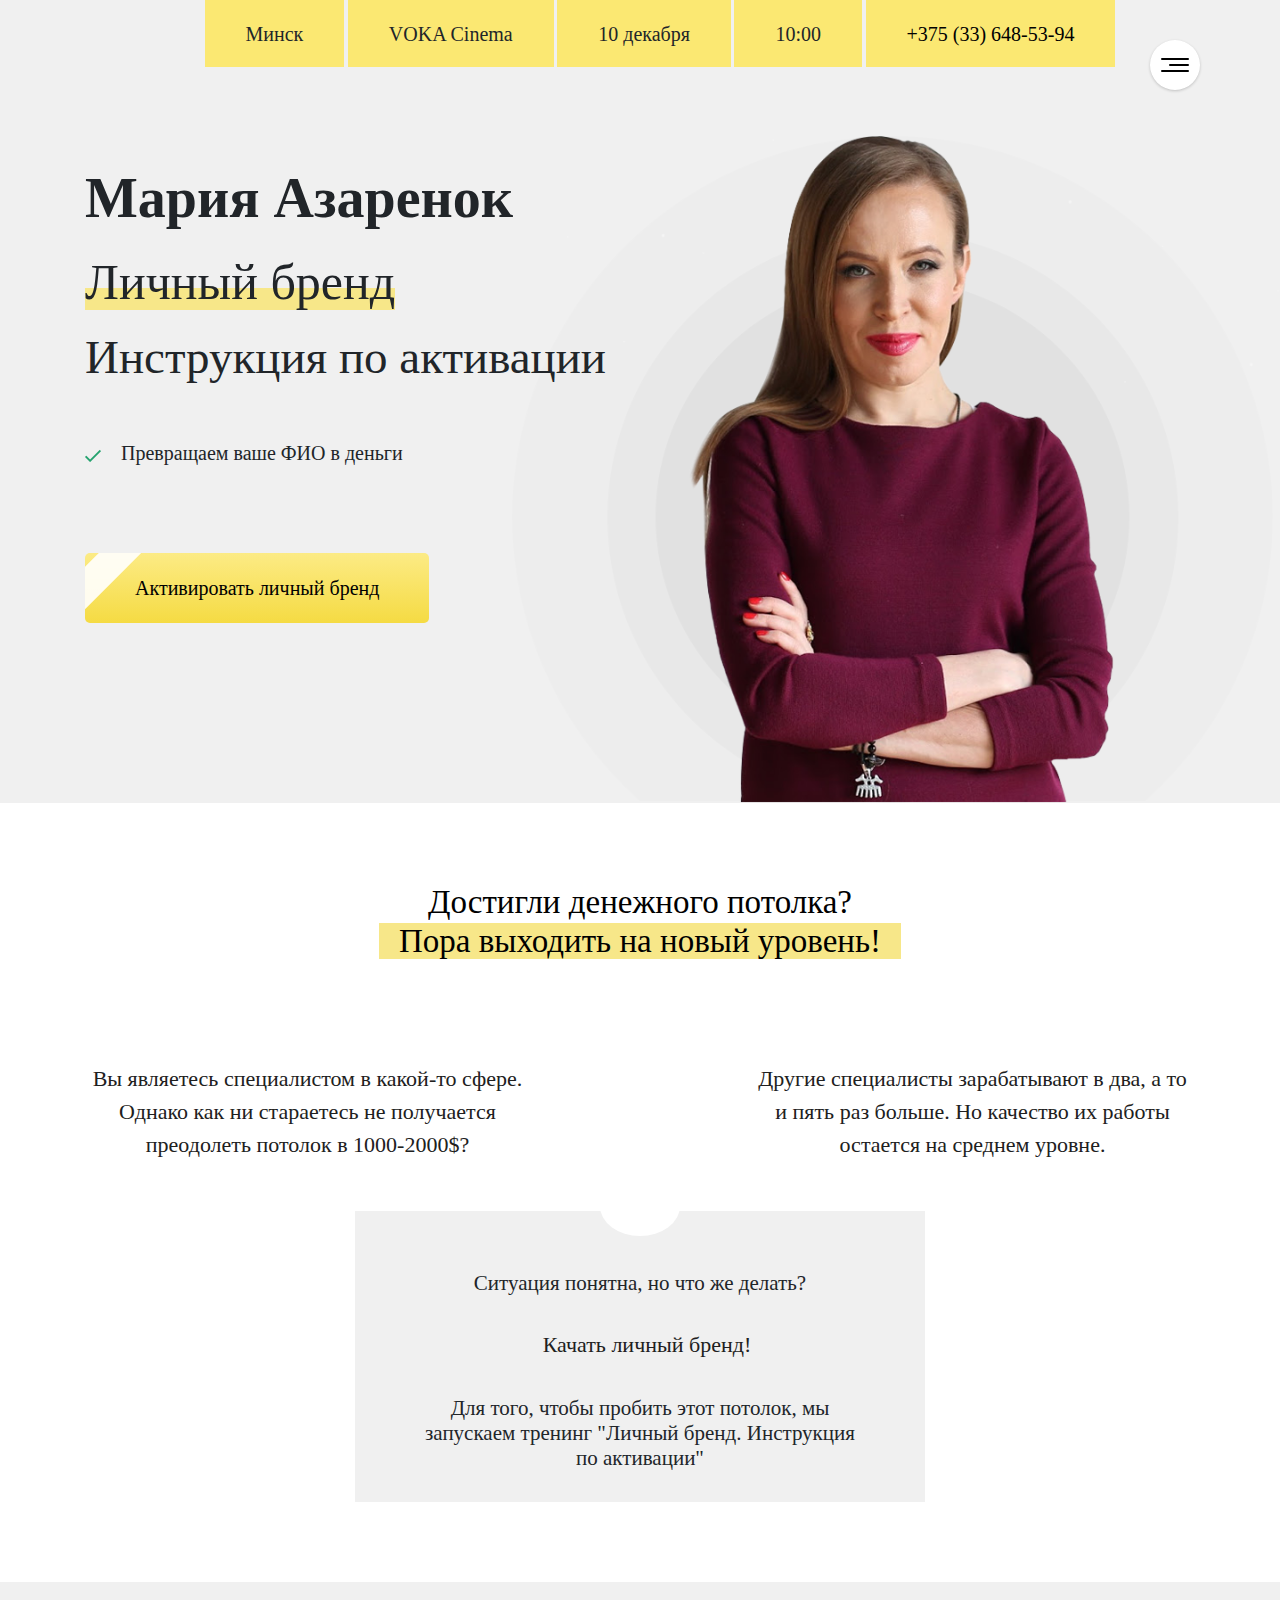
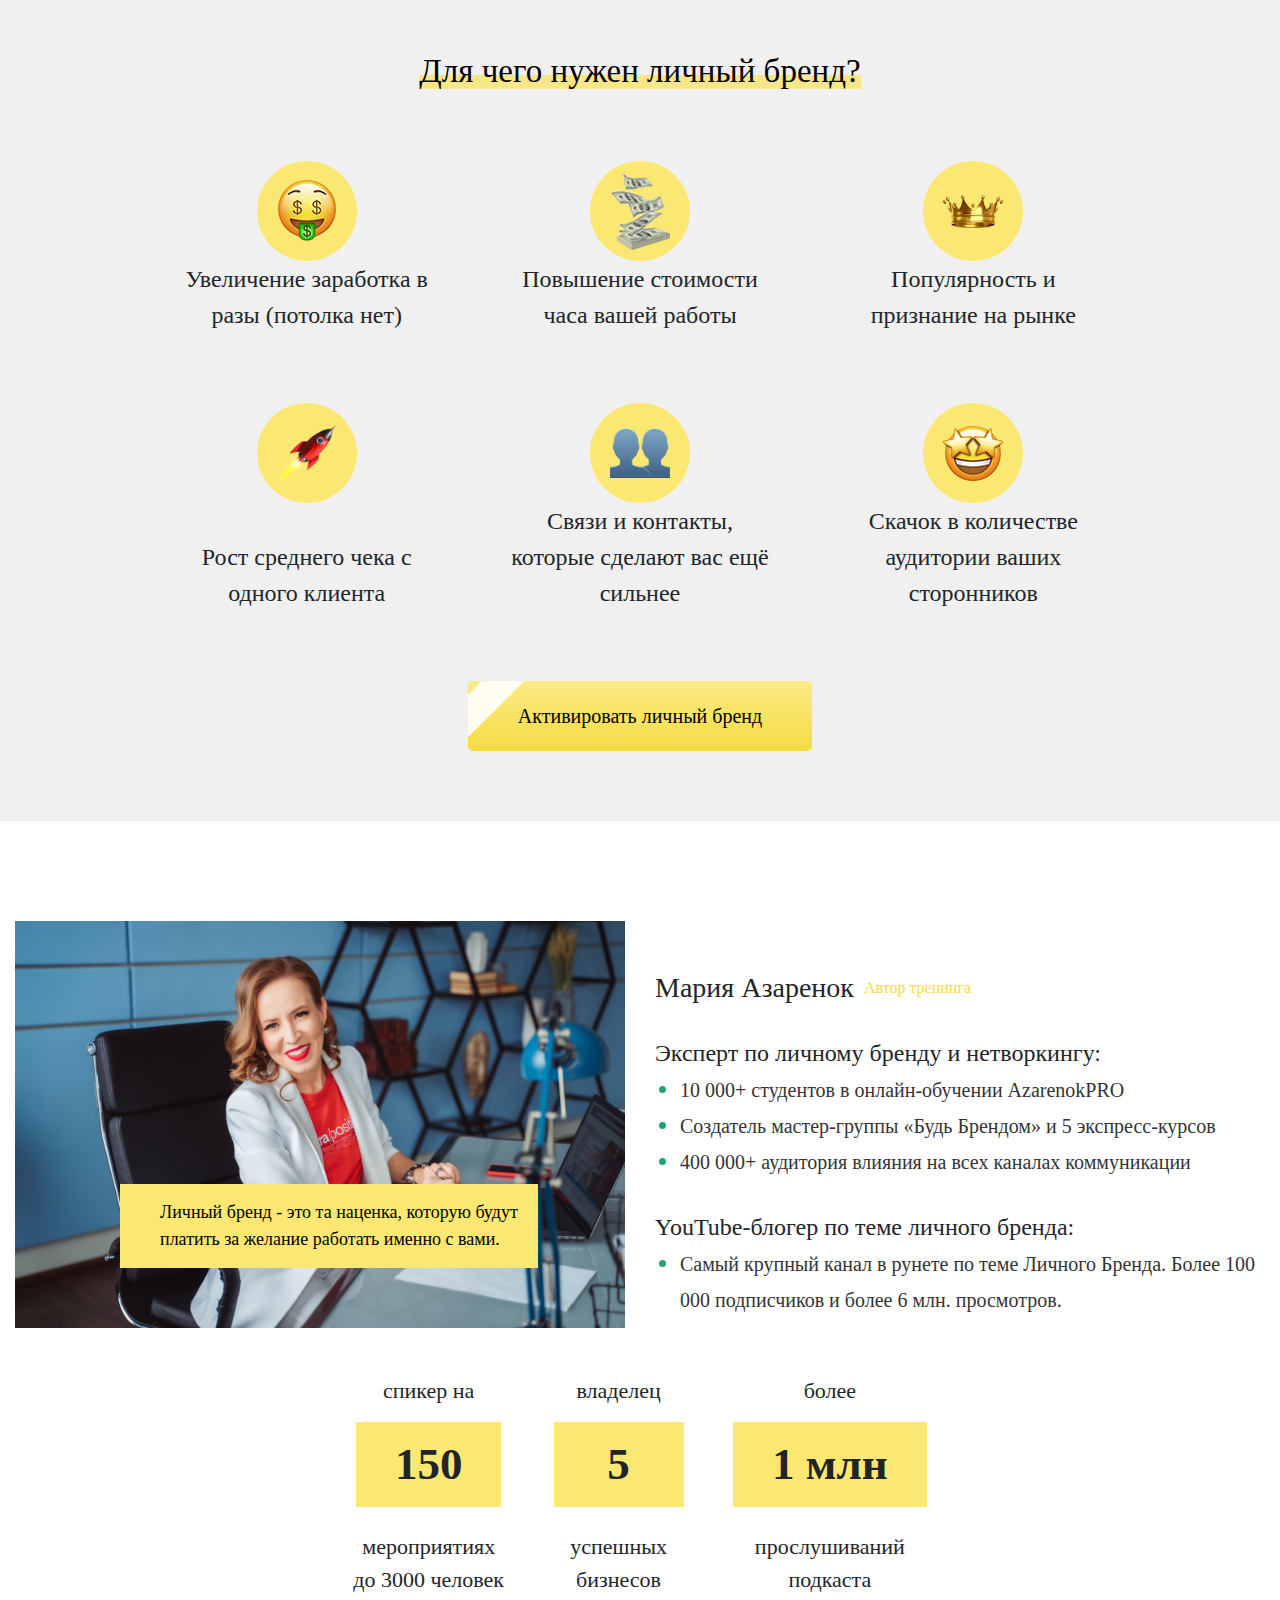
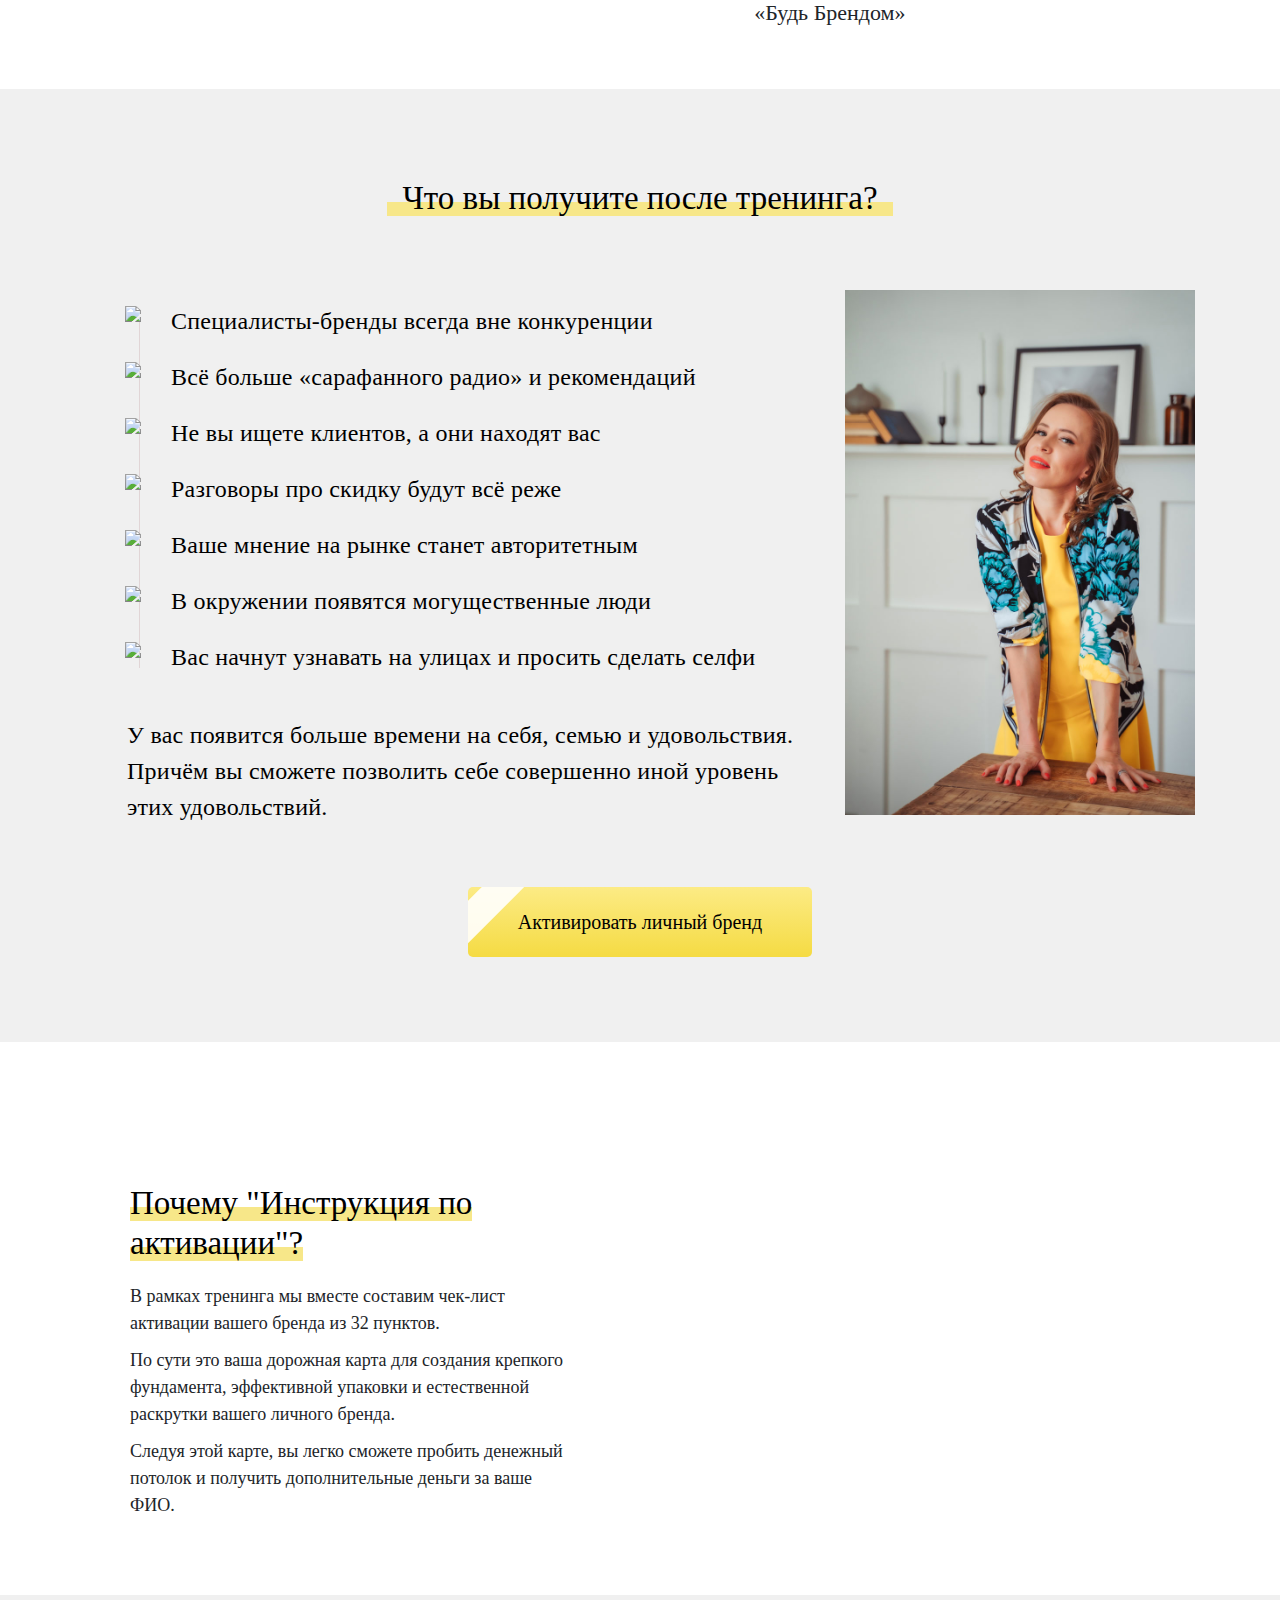
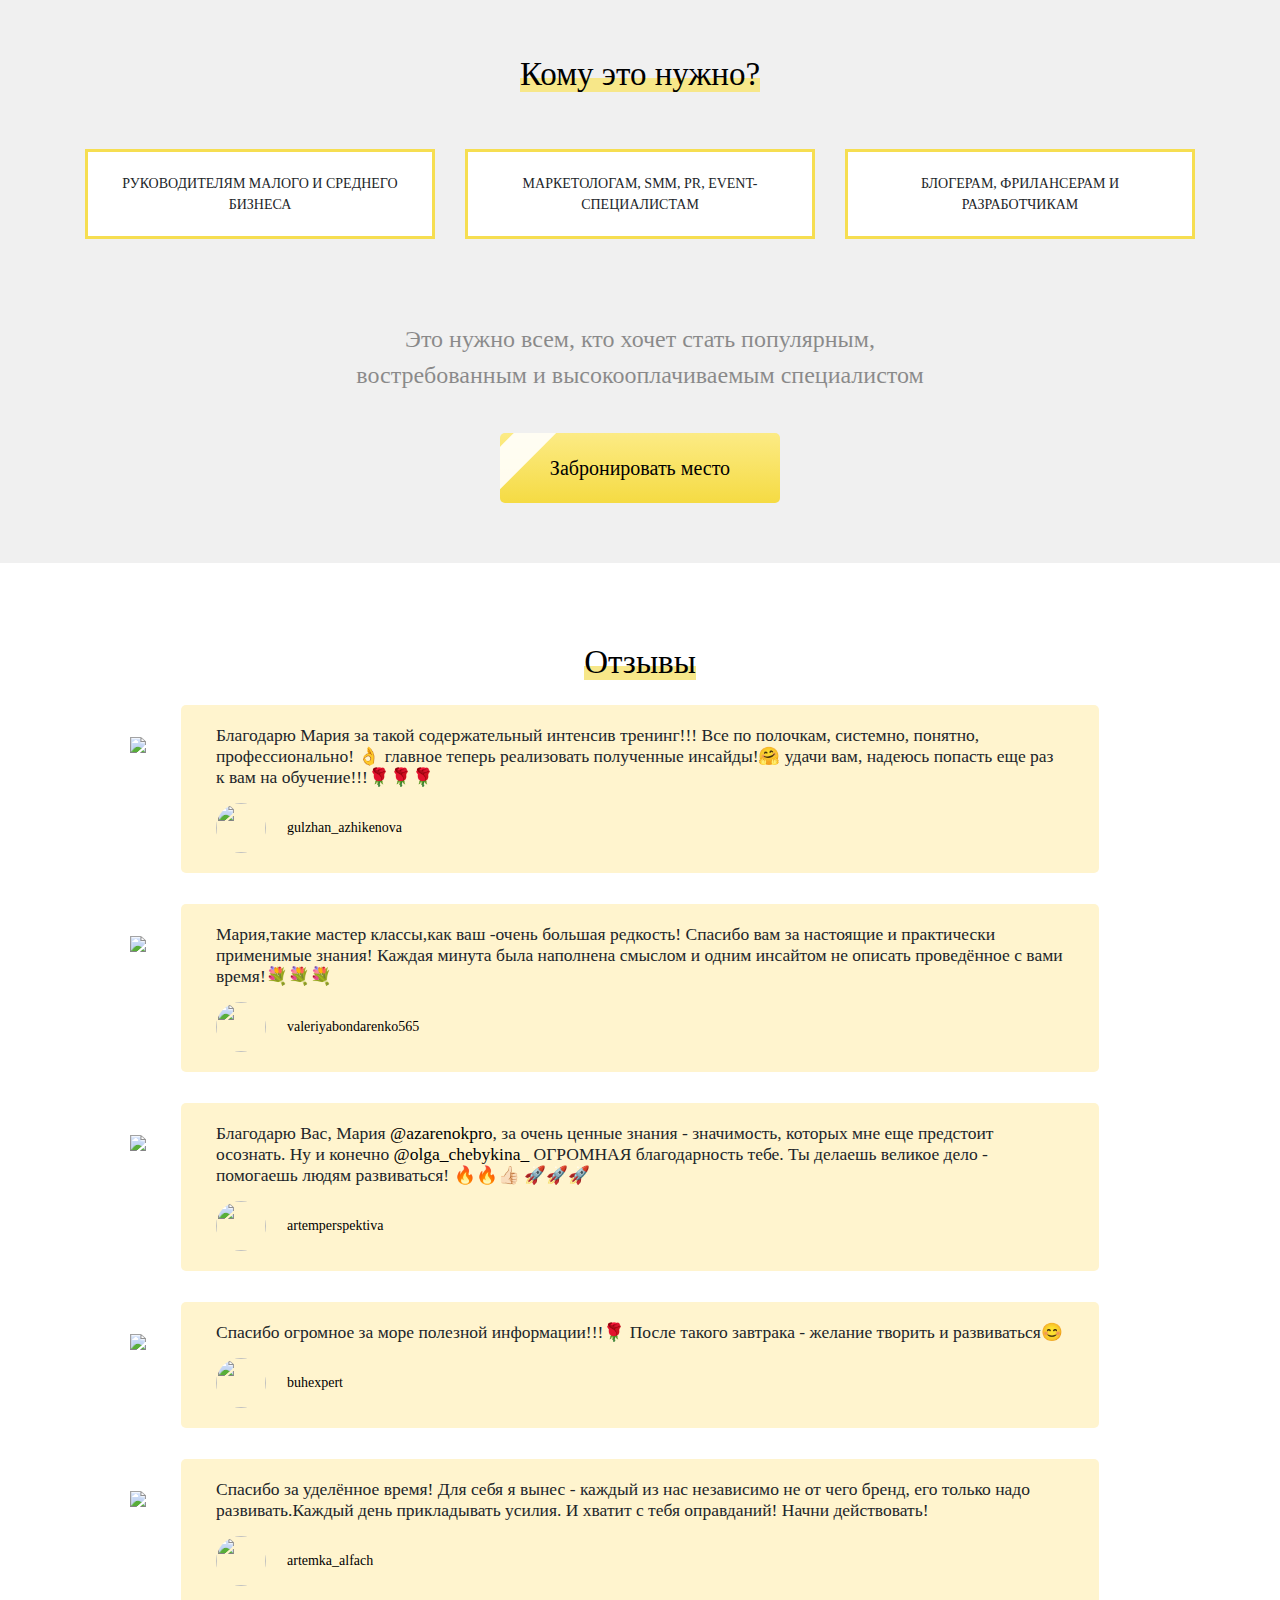
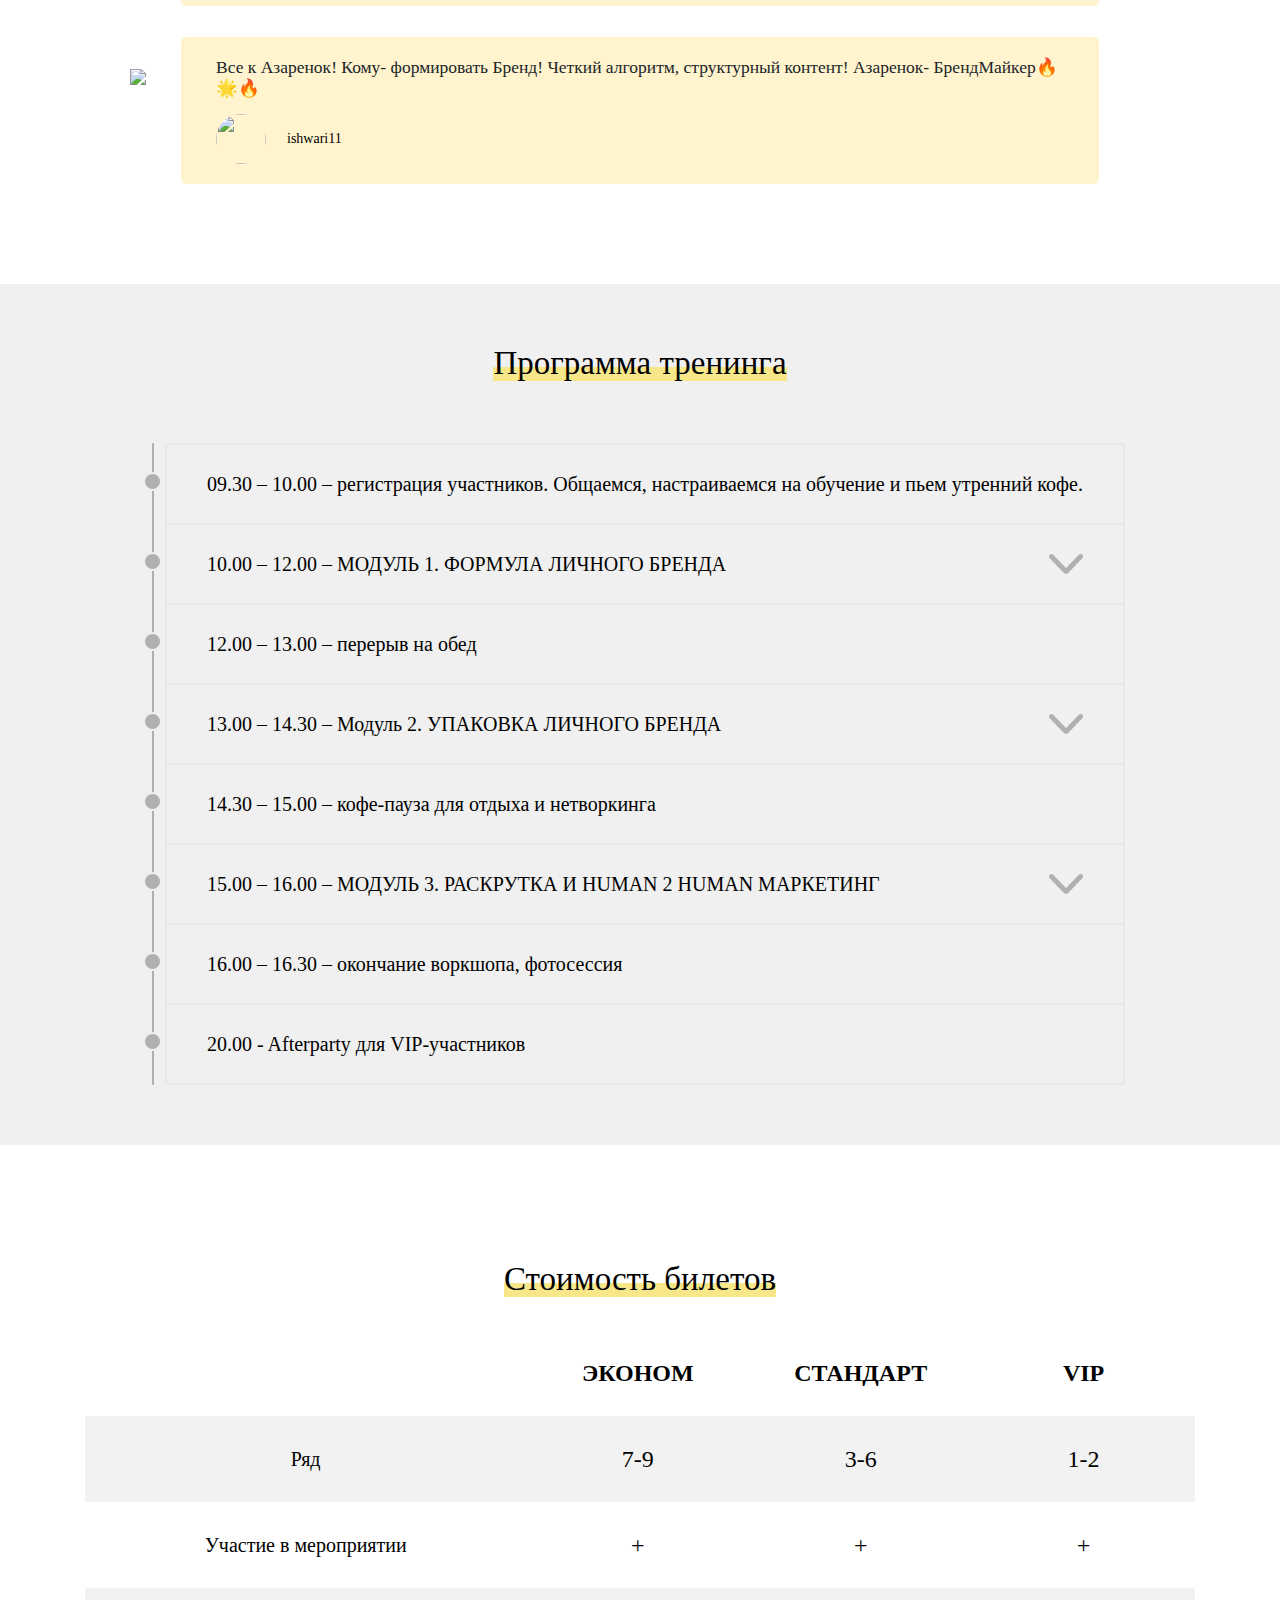
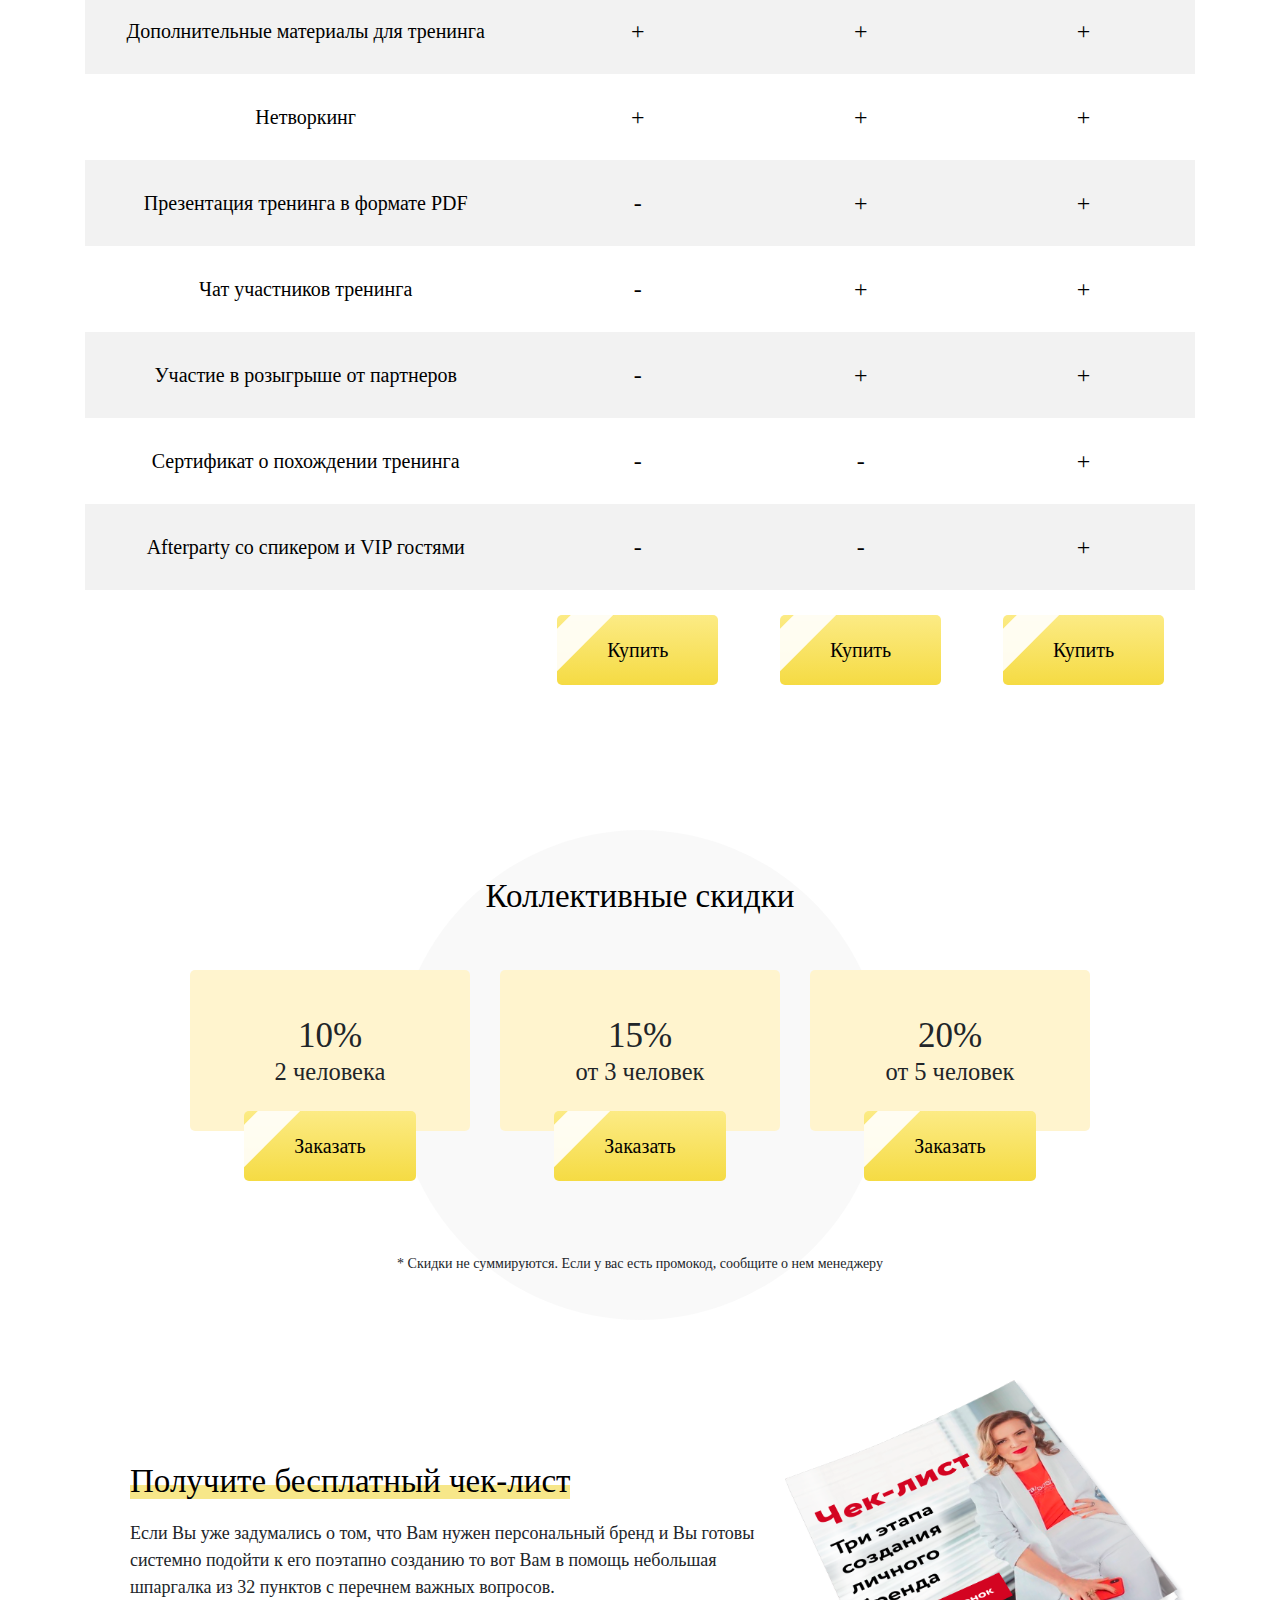
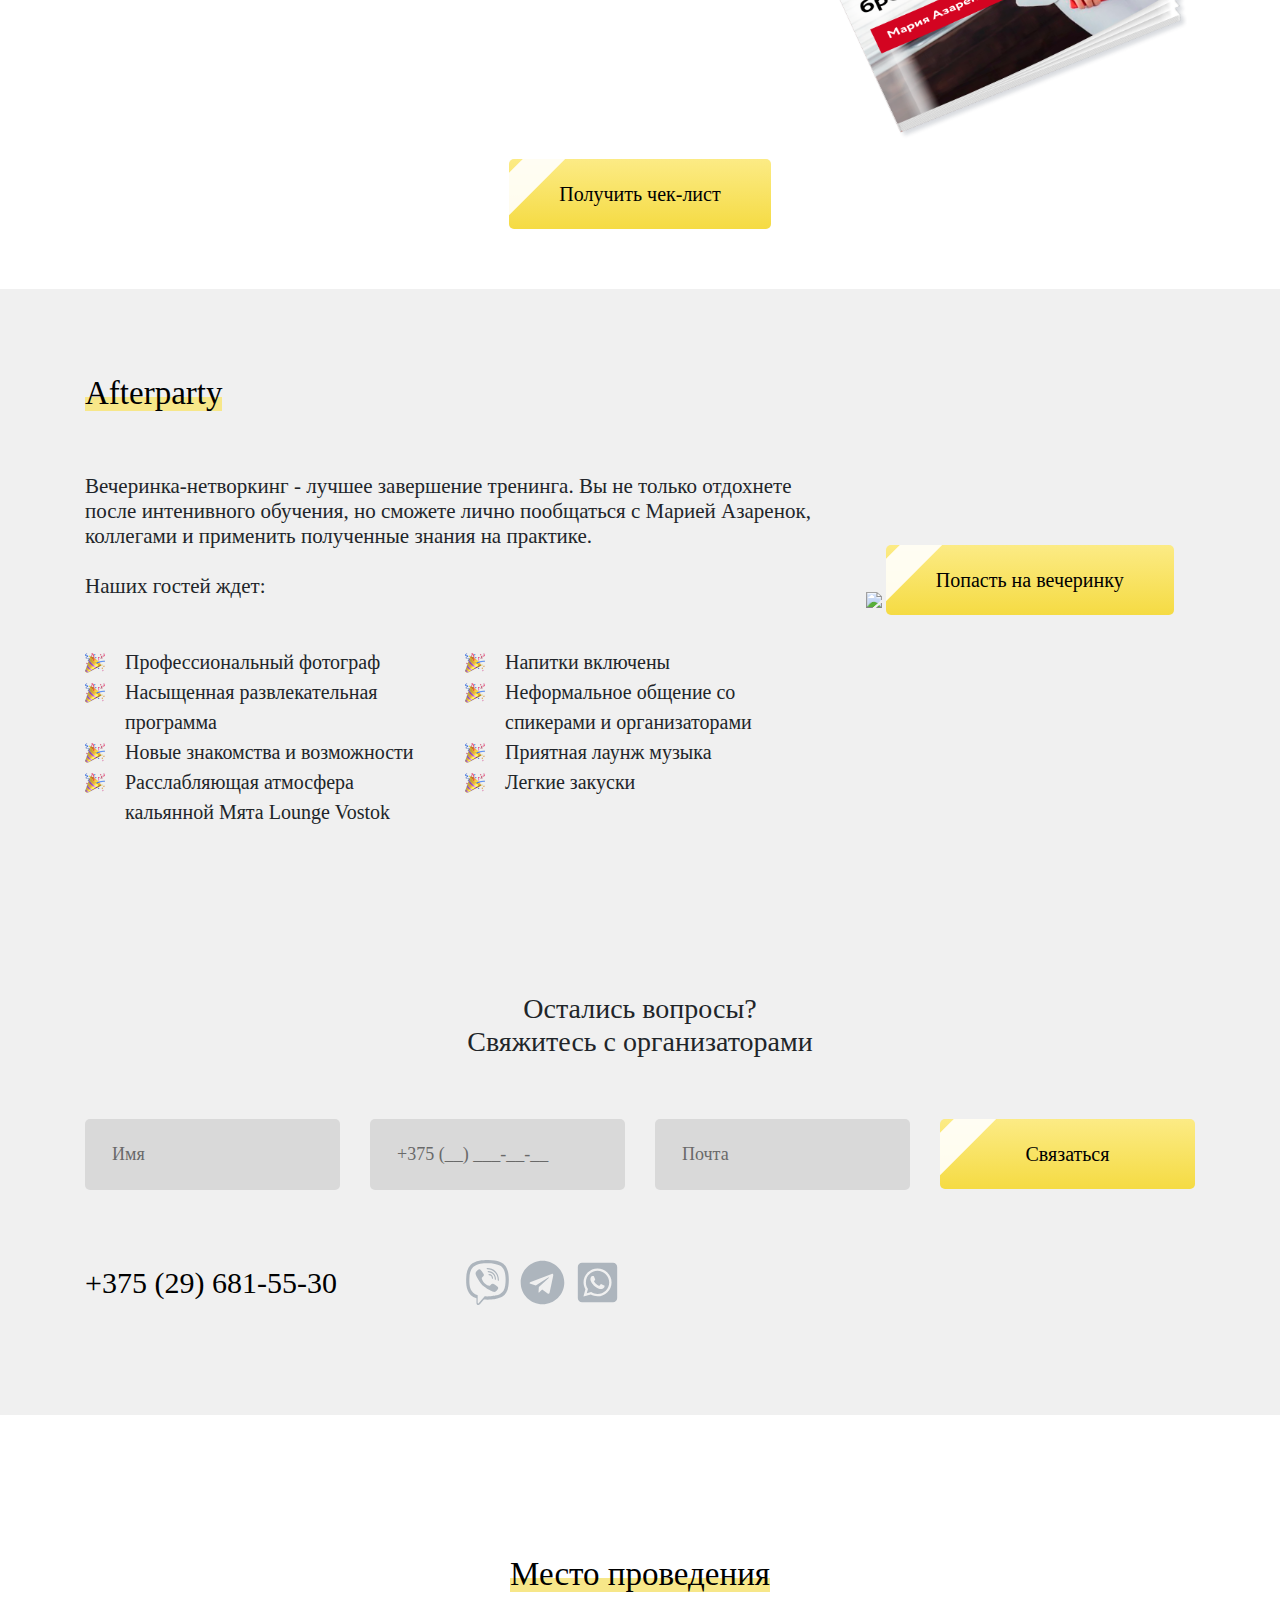
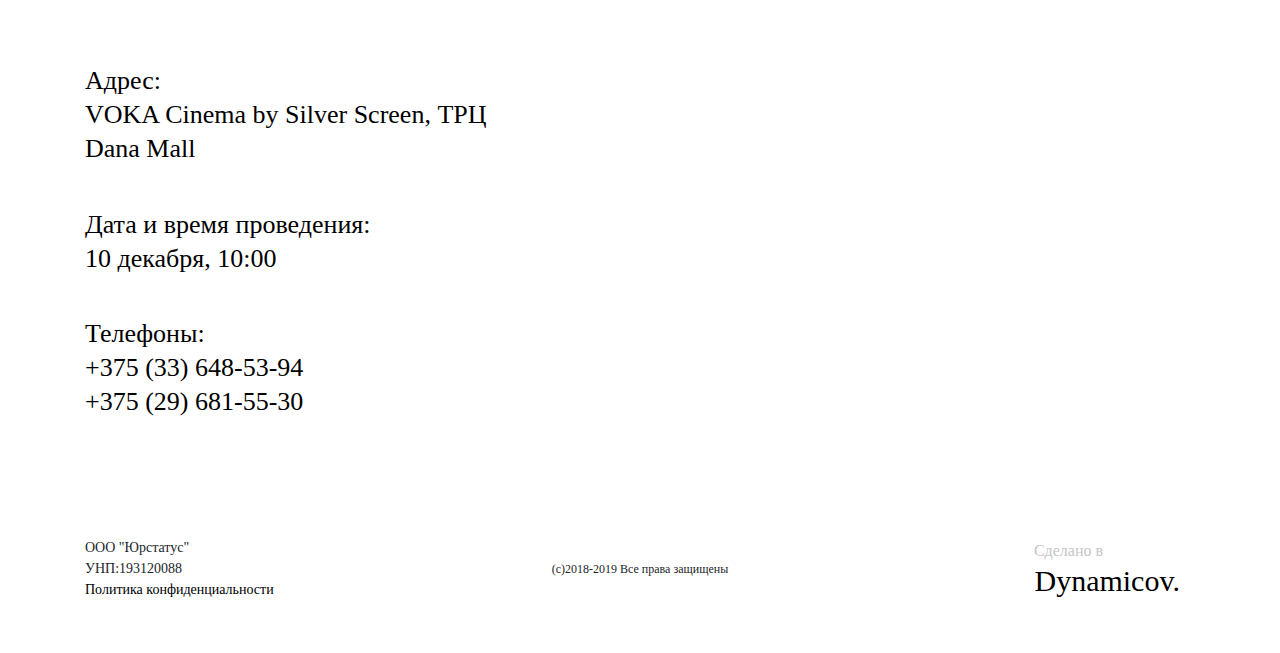
==== commit 0c95dfbf: "f" ====
--- a/index.html
+++ b/index.html
@@ -328,78 +328,6 @@
                                         <h1 class="section_title underlined">Кому это нужно?</h1>
                                     </div>
                                     <div class="row mt-5">
-                                        <!-- <div class="col-lg-4 col-md-6">
-                                            <div class="who_item list_item">
-                                                <img src="assets/img/icons/check.png" alt="">
-                                                <p>Фрилансерам</p>
-                                            </div>
-                                        </div>
-                                        <div class="col-lg-4 col-md-6">
-                                            <div class="who_item list_item">
-                                                <img src="assets/img/icons/check.png" alt="">
-                                                <p>Фотографам</p>
-                                            </div>
-                                        </div>
-                                        <div class="col-lg-4 col-md-6">
-                                            <div class="who_item list_item">
-                                                <img src="assets/img/icons/check.png" alt="">
-                                                <p>Коучам</p>
-                                            </div>
-                                        </div>
-                                        <div class="col-lg-4 col-md-6">
-                                            <div class="who_item list_item">
-                                                <img src="assets/img/icons/check.png" alt="">
-                                                <p>Бизнес-тренерам</p>
-                                            </div>
-                                        </div>
-                                        <div class="col-lg-4 col-md-6">
-                                            <div class="who_item list_item">
-                                                <img src="assets/img/icons/check.png" alt="">
-                                                <p>Художникам</p>
-                                            </div>
-                                        </div>
-                                        <div class="col-lg-4 col-md-6">
-                                            <div class="who_item list_item">
-                                                <img src="assets/img/icons/check.png" alt="">
-                                                <p>Врачам</p>
-                                            </div>
-                                        </div>
-                                        <div class="col-lg-4 col-md-6">
-                                            <div class="who_item list_item">
-                                                <img src="assets/img/icons/check.png" alt="">
-                                                <p>Блогерам</p>
-                                            </div>
-                                        </div>
-                                        <div class="col-lg-4 col-md-6">
-                                            <div class="who_item list_item">
-                                                <img src="assets/img/icons/check.png" alt="">
-                                                <p>Консультантам</p>
-                                            </div>
-                                        </div>
-                                        <div class="col-lg-4 col-md-6">
-                                            <div class="who_item list_item">
-                                                <img src="assets/img/icons/check.png" alt="">
-                                                <p>Юристам</p>
-                                            </div>
-                                        </div>
-                                        <div class="col-lg-4 col-md-6">
-                                            <div class="who_item list_item">
-                                                <img src="assets/img/icons/check.png" alt="">
-                                                <p>Стилистам</p>
-                                            </div>
-                                        </div>
-                                        <div class="col-lg-4 col-md-6">
-                                            <div class="who_item list_item">
-                                                <img src="assets/img/icons/check.png" alt="">
-                                                <p>Ведущим</p>
-                                            </div>
-                                        </div>
-                                        <div class="col-lg-4 col-md-6">
-                                            <div class="who_item list_item">
-                                                <img src="assets/img/icons/check.png" alt="">
-                                                <p>Бухгалтерам</p>
-                                            </div>
-                                        </div> -->
                                         <div class="col-lg-4">
                                             <div class="who_item">РУКОВОДИТЕЛЯМ
                                                 МАЛОГО И СРЕДНЕГО
--- a/assets/css/style.css
+++ b/assets/css/style.css
@@ -1313,7 +1313,8 @@
 /* discounts */
 .discounts {
   position: relative;
-  margin: 120px 0;
+  margin-top: 120px;
+  margin-bottom: 60px;
 }
 
 .discounts_afterword {
